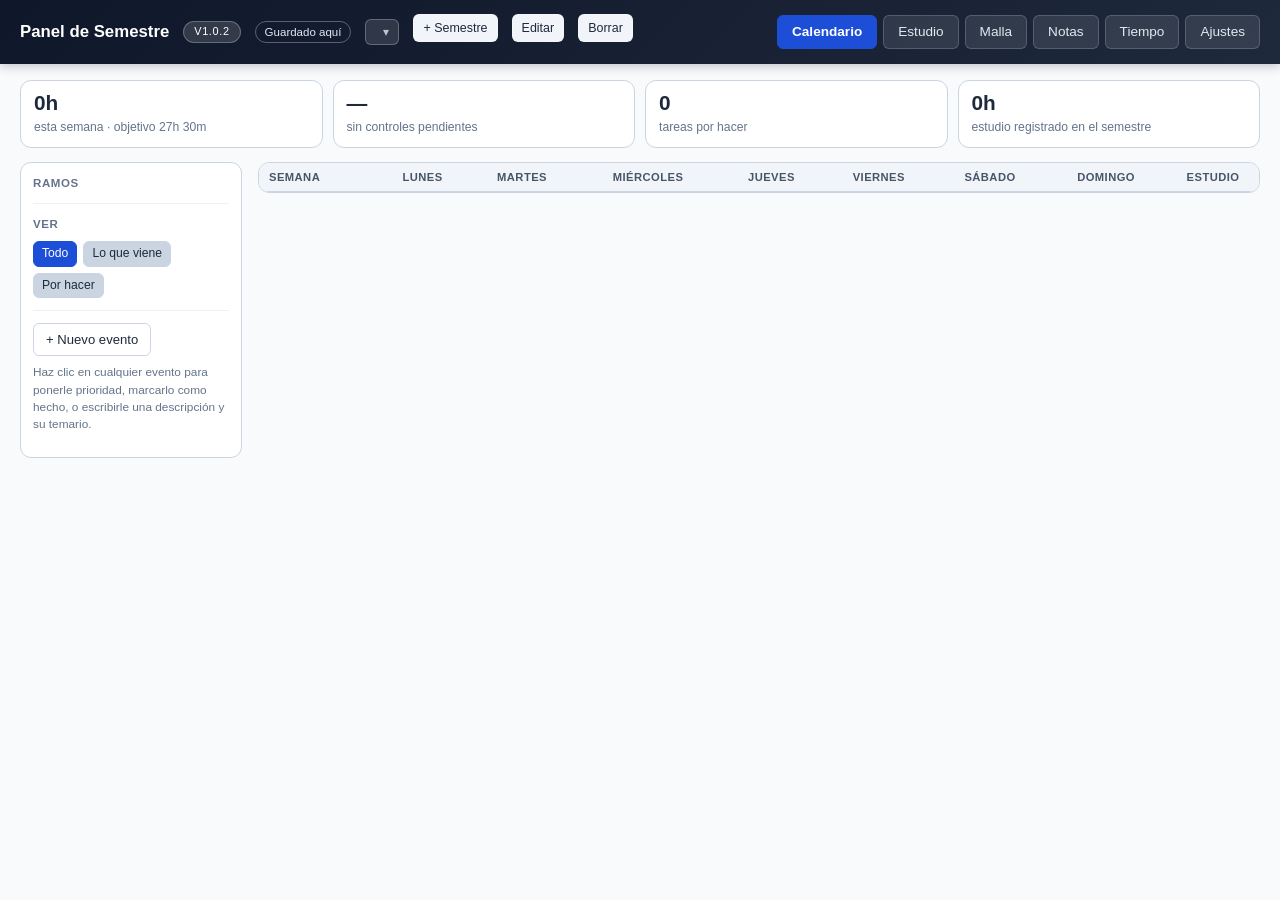
==== index.html @ 249a7498 "Mimo 1.0.2 — panel de semestre universitario App web estatica (HTML/CSS/JS) para malla, notas, calen" ====
<!DOCTYPE html>
<html lang="es">
<head>
<meta charset="utf-8">
<meta name="viewport" content="width=device-width, initial-scale=1">
<title>Panel de Semestre 1.0.2</title>
<!-- El estilo, en dos capas: general.css trae la estructura y la forma (tipografia,
     tamanos, rejillas), y cada tema-*.css trae SOLO la paleta de colores de un tema.
     Se cargan todos los temas y el que manda es la clase que lleva el <body>; asi cambiar
     de tema es instantaneo y no hay que recargar nada. -->
<link rel="stylesheet" href="css/general.css">
<link rel="stylesheet" href="css/tema-clasico.css">
<link rel="stylesheet" href="css/tema-negro.css">
<link rel="stylesheet" href="css/tema-medianoche.css">
<link rel="stylesheet" href="css/tema-deepsea.css">
<!-- Ajustes avanzados: tema, colores de estado, densidad y demas. Lo llena el programa. -->
<style id="av-vars"></style>
</head>
<body>
<noscript>
  <style>.tabs{display:none}main{display:none}</style>
  <div class="sinjs">
    <b>Este panel necesita JavaScript y aquí está bloqueado.</b>
    <p>No es un error del programa: el visor del panel abre los archivos HTML en un marco aislado que no
       ejecuta código, así que nada alcanza a dibujarse.</p>
    <p>Ábrelo en tu navegador y funciona completo:</p>
    <pre>xdg-open panel.html</pre>
    <p>Para verlo acá, usa <b>vista-previa.html</b>: es la misma pantalla ya dibujada, sin los
       controles que se mueven.</p>
  </div>
</noscript>

<header>
  <div class="fila">
    <h1>Panel de Semestre</h1>
    <span class="marca">v1.0.2</span>
    <span class="guardado" id="chip-guardado">Guardado aquí</span>
    <select class="sel" id="sem-activo"></select>
    <button class="btn chico" id="btn-nuevo-sem">+ Semestre</button>
    <button class="btn chico" id="btn-edit-sem" title="Editar semestre activo">Editar</button>
    <button class="btn chico" id="btn-borrar-sem" title="Borrar semestre activo">Borrar</button>
    <div class="tabs">
      <button class="tab on" data-panel="semestre">Calendario</button>
      <button class="tab" data-panel="estudio">Estudio</button>
      <button class="tab" data-panel="malla">Malla</button>
      <button class="tab" data-panel="notas">Notas</button>
      <button class="tab" data-panel="tiempo">Tiempo</button>
      <button class="tab" data-panel="ajustes">Ajustes</button>
    </div>
  </div>
</header>

<div class="banner-remoto" id="banner-remoto">
  <span id="banner-texto"></span>
  <button class="btn chico" id="banner-recargar">Recargar y ver los cambios</button>
  <button class="mini" id="banner-cerrar">Ahora no</button>
</div>

<main>
<!-- ==========================================================================
     semestre.html - la pestana Semestre, entera.

     Es una PIEZA: no se abre sola en el navegador. La mete en su sitio el programa
     construir/index.py, que arma el index.html juntando esta pieza con las demas.
     Para editar esta pestana, edita este archivo y vuelve a armar.
     ========================================================================== -->

<!-- ============ SEMESTRE ============ -->
  <section class="panel on" id="p-semestre">
    <div class="estado" id="estado"></div>
    <div class="layout">
      <aside class="rail">
        <h3>Ramos</h3>
        <div id="f-ramos"></div>
        <hr>
        <h3>Ver</h3>
        <div class="fila" style="gap:6px;flex-wrap:wrap">
          <button class="mini on" id="v-todo">Todo</button>
          <button class="mini" id="v-prox">Lo que viene</button>
          <button class="mini" id="v-pend">Por hacer</button>
        </div>
        <hr>
        <button class="btn" id="nueva-tarea">+ Nuevo evento</button>
        <p class="ayuda">Haz clic en cualquier evento para ponerle prioridad, marcarlo como hecho, o
           escribirle una descripción y su temario.</p>
      </aside>
      <div style="overflow-x:auto">
        <table class="sem">
          <thead><tr><th class="bl">Semana</th>
            <th>Lunes</th><th>Martes</th><th>Miércoles</th><th>Jueves</th><th>Viernes</th>
            <th>Sábado</th><th>Domingo</th><th class="est">Estudio</th></tr></thead>
          <tbody id="cuerpo"></tbody>
        </table>
      </div>
    </div>
  </section>

  <!-- ==========================================================================
     estudio.html - la pestana Estudio, entera.

     Es una PIEZA: no se abre sola en el navegador. La mete en su sitio el programa
     construir/index.py, que arma el index.html juntando esta pieza con las demas.
     Para editar esta pestana, edita este archivo y vuelve a armar.
     ========================================================================== -->

<!-- ============ ESTUDIO ============ -->
  <section class="panel" id="p-estudio">
    <div class="estado" id="estudio-kpis"></div>
    <div id="dedicacion"></div>
    <div class="tarjeta">
      <h2>Tu meta de estudio</h2>
      <div class="sub">La <b>meta base</b> son las horas que quieres estudiar en una semana normal.
        Vale para todas. Y si una semana es distinta —dos pruebas, una entrega, vacaciones—, ponle
        la suya en la columna <b>Meta</b> de la tabla de abajo: <b>esa manda sobre la base</b>, solo
        para esa semana. Déjala en blanco para volver a la base.</div>
      <div class="campo"><span>Meta base (horas por semana)</span>
        <input type="number" id="meta-semanal" min="1" max="120" step="0.5"></div>
      <div class="campo"><label class="llave" style="gap:8px">
        <input type="checkbox" id="meta-maxima"> Mi meta = mi máximo histórico (se actualiza solo)</label>
        <div class="pista">En vez de fijar un número, la meta pasa a ser la semana en la que
        más estudiaste hasta ahora. Si un día superas ese récord, la meta sube sola.</div></div>
      <div id="meta-maxima-info" class="ayuda" style="margin-top:4px"></div>
    </div>
    <div class="tarjeta">
      <h2>Horas de estudio por semana</h2>
      <div class="sub">Cada barra es una semana y cada tramo es un ramo, con las horas que le repartiste.
        Solo se dibuja lo repartido entre ramos, así que ninguna barra queda de relleno. La línea verde
        punteada es la meta que te pusiste.</div>
      <div class="leyenda" id="grafico-leyenda"></div>
      <div class="grafico" id="grafico"></div>
    </div>
    <div class="tarjeta">
      <h2>Lo realizado contra lo objetivo</h2>
      <div class="sub">Los puntos y la línea son las horas que efectivamente estudiaste cada semana; la
        línea verde sólida es tu objetivo semanal.</div>
      <div class="leyenda" id="puntos-leyenda"></div>
      <div id="puntos"></div>
    </div>
    <div class="tarjeta">
      <h2>Horas por ramo, semana a semana</h2>
      <div class="sub">Escribe el tiempo en cada casilla (por ejemplo "2h 30m" o "45m") y el total se
        arma solo. Las horas que registras aquí se suman en las barras y en el calendario.<br>
        <b>¿Estudiaste otro rato del mismo ramo más adelante en la semana?</b> Escribe
        <b>+30m</b> (con el signo <b>+</b> delante) y aprieta <b>Enter</b>: ese rato se
        <b>suma</b> a lo que ya tenías, sin que tengas que calcular el total.
        Si escribes sin el <b>+</b>, se reemplaza lo que había —así puedes corregir un error—.</div>
      <div style="overflow-x:auto"><table class="minutos" id="tabla-minutos"></table></div>
    </div>
  </section>


  <!-- ==========================================================================
     malla.html - la pestana Malla, entera.

     Es una PIEZA: no se abre sola en el navegador. La mete en su sitio el programa
     construir/index.py, que arma el index.html juntando esta pieza con las demas.
     Para editar esta pestana, edita este archivo y vuelve a armar.
     ========================================================================== -->

<!-- ============ MALLA ============ -->
  <section class="panel" id="p-malla">
    <div class="estado" id="malla-kpis"></div>
    <div class="malla-lienzo">
    <aside class="ficha-ramo" id="malla-ficha"></aside>
    <div class="malla-caja">
    <div class="tarjeta">
      <h2>Malla</h2>
      <div id="malla-deshacer"></div>
      <div class="sub"></div>
      <div class="fila malla-tools">
        <input type="text" id="malla-buscar" placeholder="Buscar ramo por código o nombre">
        <label class="llave"><input type="checkbox" id="malla-rapido"> Modo rápido: marcar aprobados con un clic</label>
        <button class="mini" id="malla-limpiar">Quitar selección</button>
        <button class="mini" id="malla-nuevo-ramo">+ Nuevo ramo</button>
        <button class="mini" id="malla-reordenar">Reordenar niveles</button>
        <button class="mini" id="malla-importar">Traer una malla desde un archivo</button>
        <button class="mini" id="malla-simular">Simular toma de ramos</button>
      </div>
      <div class="leyenda-malla" id="malla-leyenda"></div>
      <div class="malla-scroll">
        <div class="malla" id="malla"></div>
      </div>
    </div>
    </div>
    </div>
    <div id="malla-detalle"></div>

    <details class="barra-extraible">
      <summary><span class="izq">Configuración de la malla
        <span class="cuenta">campos de la ficha, colores de los ramos y respaldo</span></span>
        <span class="flecha">&#9654;</span></summary>
      <div class="cuerpo">
        <div class="tarjeta">
          <h2>Campos de la ficha del ramo</h2>
          <div class="sub">La ficha es lo que anotas de cada ramo (de qué se trata, cuánto exige, cómo se
            evalúa). Los campos los defines tú: renómbralos, agrega los que uses o quita los que no. Cada
            campo tiene una clave fija, así que <b>renombrar no pierde lo escrito</b>.</div>
          <div id="aj-malla"></div>
        </div>
        <div class="tarjeta">
          <h2>Colores de los ramos</h2>
          <div class="sub">Mueve el deslizador para recorrer todo el espectro, o usa el selector exacto.
            El color se aplica al instante en el calendario, el gráfico y las notas.</div>
          <div id="colores"></div>
        </div>
        <div class="tarjeta">
          <h2>Respaldo de la malla</h2>
          <div class="sub">Exportar descarga un archivo con la estructura de la malla (ramos, niveles,
            prerrequisitos y créditos), <b>sin nada personal</b>: ni qué ramos tienes aprobados, ni tus
            notas, ni tus horas, ni los alias o colores que elegiste. Sirve para compartir una malla
            corregida con un compañero, o para partir de nuevo sin perder la malla.</div>
          <div class="fila" style="gap:8px">
            <button class="btn" id="malla-exportar">Exportar la malla (.json)</button>
          </div>
        </div>
      </div>
    </details>
  </section>

  <!-- ==========================================================================
     notas.html - la pestana Notas, entera.

     Es una PIEZA: no se abre sola en el navegador. La mete en su sitio el programa
     construir/index.py, que arma el index.html juntando esta pieza con las demas.
     Para editar esta pestana, edita este archivo y vuelve a armar.
     ========================================================================== -->

<!-- ============ NOTAS ============ -->
  <section class="panel" id="p-notas">
    <div class="notas">
      <div class="lista" id="lista-ramos"></div>
      <div id="detalle"></div>
    </div>
  </section>

  <!-- ==========================================================================
     tiempo.html - la pestana Tiempo, entera.

     Es una PIEZA: no se abre sola en el navegador. La mete en su sitio el programa
     construir/index.py, que arma el index.html juntando esta pieza con las demas.
     Para editar esta pestana, edita este archivo y vuelve a armar.
     ========================================================================== -->

<!-- ============ TIEMPO ============ -->
  <section class="panel" id="p-tiempo">
    <div class="tiempo">
      <div class="crono">
        <div class="crono-cab">
          <button class="mini modo on" data-modo="cronometro">Cronómetro</button>
          <button class="mini modo" data-modo="temporizador">Temporizador</button>
        </div>
        <div class="reloj" id="reloj">00:00:00</div>
        <div id="crono-extra"></div>
        <div class="campo"><span>Duración del temporizador (minutos)</span>
          <input type="number" id="crono-objetivo" min="1" max="600" step="1" value="25" style="width:100%"></div>
        <div class="campo"><span>Ramo al que se carga</span><select id="crono-ramo"></select></div>
        <div class="campo"><span>Semana en la que se registra</span><select id="crono-semana"></select></div>
        <div class="fila" style="gap:8px;margin-top:12px">
          <button class="btn primario" id="crono-play">Iniciar</button>
          <button class="btn" id="crono-cero">Poner en cero</button>
          <button class="btn" id="crono-registrar">Registrar en la semana</button>
        </div>
        <p class="ayuda">El cronómetro sigue corriendo aunque cambies de pestaña. Si cierras el archivo,
           al volver a abrirlo el tiempo sigue donde iba.</p>
      </div>
      <div class="sesiones">
        <h3>Sesiones de hoy</h3>
        <div id="lista-sesiones"></div>
      </div>
    </div>
  </section>

  <!-- ==========================================================================
     ajustes.html - la pestana Ajustes, entera.

     Es una PIEZA: no se abre sola en el navegador. La mete en su sitio el programa
     construir/index.py, que arma el index.html juntando esta pieza con las demas.
     Para editar esta pestana, edita este archivo y vuelve a armar.
     ========================================================================== -->

<!-- ============ AJUSTES ============ -->
  <section class="panel" id="p-ajustes">
    <details class="barra-extraible" open>
      <summary><span class="izq">Apariencia
        <span class="cuenta">cómo se ve el panel · se acepta al final de este bloque</span></span>
        <span class="flecha">&#9654;</span></summary>
      <div class="cuerpo">
        <div class="tarjeta">
          <h2>Ajustes avanzados</h2>
          <div class="sub">Cambia cómo <b>se ve</b> el panel: el tema, los colores de los estados de la malla,
            el relleno, la densidad y los detalles de las tarjetas. Nada de esto toca tus datos: son los
            mismos ramos, las mismas notas y las mismas horas, con otra ropa.</div>
          <div id="avanzado"></div>
        </div>
        <div class="tarjeta">
          <h2>Cómo se abrevian los títulos</h2>
          <div class="sub">En la tabla de horas los nombres de los ramos comparten columna con su casilla
            de tiempo, y uno largo no cabe. Elige qué hacer cuando no cabe: el nombre completo está
            siempre en el globito al pasar el mouse por encima.</div>
          <div id="titulos-modo"></div>
        </div>
      </div>
    </details>

    <details class="barra-extraible">
      <summary><span class="izq">Estudio
        <span class="cuenta">cuánto quieres estudiar y para qué · se guarda al escribir</span></span>
        <span class="flecha">&#9654;</span></summary>
      <div class="cuerpo">
        <div class="tarjeta">
          <h2>Vista "Por hacer"</h2>
          <div class="sub">Qué se ve en la lista de tareas del semestre.</div>
          <div class="campo"><span>Mostrar tareas ya realizadas en la vista "Por hacer"</span>
            <input type="checkbox" id="aj-ver-hechas" style="justify-self:end"></div>
        </div>
        <div class="tarjeta">
          <h2>Cómo se muestran las horas</h2>
          <div class="sub">Elige en qué forma quieres ver las horas en los gráficos, la tabla y el
            calendario. Puedes encender más de una: se muestran juntas, separadas por un punto.</div>
          <div id="formatos-hora"></div>
          <div class="campo"><span>Avisar con un sonido cuando el temporizador llegue a cero</span>
            <input type="checkbox" id="aj-sonido" style="justify-self:end"></div>
        </div>
        <div class="tarjeta">
          <h2>Metas por ramo</h2>
          <div class="sub">Horas que quieres dedicarle a cada ramo en una semana, la nota a la que apuntas y
            si lo tienes en curso o ya aprobado.</div>
          <table class="comp" id="tabla-metas-ramo"></table>
        </div>
      </div>
    </details>

    <details class="barra-extraible">
      <summary><span class="izq">Semestres
        <span class="cuenta">cada semestre guarda sus ramos, notas y horas por separado</span></span>
        <span class="flecha">&#9654;</span></summary>
      <div class="cuerpo">
        <div class="tarjeta">
          <p class="ayuda">Cada semestre guarda sus propios ramos, calendario, notas y horas. <b>Para agregar o quitar ramos</b>, anda a la pestaña <b>Malla</b>: haz clic en el ramo y elígelo desde ahí. Al agregarlo queda con sus categorías y componentes en blanco, listo para que le pongas las notas.</p>
          <div id="lista-semestres"></div>
        </div>
      </div>
    </details>

    <details class="barra-extraible">
      <summary><span class="izq">Mis datos
        <span class="cuenta">llevarte todo a otro navegador o a otro computador</span></span>
        <span class="flecha">&#9654;</span></summary>
      <div class="cuerpo">
        <div class="tarjeta">
          <p class="ayuda">Todo lo que edites se guarda en este navegador, no en un servidor. Usa estos
            botones para respaldar o para llevar tus datos a otro computador.</p>
          <div class="fila" style="gap:8px">
            <button class="btn" id="exportar">Descargar mis datos (.json)</button>
            <button class="btn" id="importar">Cargar un archivo</button>
            <button class="btn peligro" id="restablecer">Restablecer todo</button>
          </div>
          <input type="file" id="archivo" accept=".json" style="display:none">
          <p class="ayuda" id="estado-guardado"></p>
        </div>
      </div>
    </details>
    <details class="barra-extraible">
      <summary><span class="izq">Actualización
        <span class="cuenta">comprobar si hay una versión más nueva</span></span>
        <span class="flecha">&#9654;</span></summary>
      <div class="cuerpo">
        <div class="tarjeta">
          <p class="ayuda">La aplicación se actualiza desde GitHub. Si hay una versión más nueva,
            te avisa y te lleva a la página donde bajas el archivo.</p>
          <div class="fila" style="gap:8px;align-items:center">
            <button class="btn" id="btn-actualizar">Buscar actualización</button>
            <a id="enlace-actualizar" href="#" target="_blank" rel="noopener"
               style="display:none" class="btn">Descargar versión nueva</a>
          </div>
          <p class="ayuda" id="caja-actualizar"></p>
        </div>
      </div>
    </details>
  </section>

  <!-- Barra global de cambios sin guardar: aparece al pie de cualquier pestana cuando
       hay ajustes o colores pendientes, para aceptarlos o descartarlos. -->
  <div id="aj-bar" class="aj-bar"></div>
</main>

<div class="modal" id="modal"><div class="modal-caja" id="modal-caja"></div></div>
<div class="modal" id="ayuda"><div class="modal-caja ayuda-caja" id="ayuda-caja"></div></div>
<div class="flotante" id="aviso"></div>

<script id="datos" type="application/json">{
 "catalogo": {},
 "niveles": [],
 "carrera": "",
 "plan": [],
 "equivalentes": {},
 "semestres": [],
 "horario": {
  "franjas": [],
  "bloques": []
 },
 "grafo_resumen": {},
 "limpio": true
}</script>

<!-- La aplicacion, un archivo por tema. El orden esta en js/orden.txt y lo respeta el
     ensamblador: todo el codigo comparte un mismo espacio de nombres, asi que el orden importa.
     pdf.js NO se enlaza aqui: lo carga js/malla/04-pdf.js la primera vez que se importa un PDF,
     porque pesa 700 KB y la mayoria de las veces no hace falta. -->
<script src="js/comun/00-cabecera.js"></script>
<script src="js/ajustes/01-borrador.js"></script>
<script src="js/comun/01-utilidades.js"></script>
<script src="js/comun/02-estado.js"></script>
<script src="js/comun/03-catalogo.js"></script>
<script src="js/comun/04-almacen.js"></script>
<script src="js/notas/01-motor.js"></script>
<script src="js/comun/05-avisos.js"></script>
<script src="js/semestre/01-calendario.js"></script>
<script src="js/estudio/01-estudio.js"></script>
<script src="js/notas/02-notas.js"></script>
<script src="js/ajustes/02-avanzados.js"></script>
<script src="js/tiempo/01-tiempo.js"></script>
<script src="js/ajustes/03-panel.js"></script>
<script src="js/ajustes/05-ayuda.js"></script>
<script src="js/malla/01-importar.js"></script>
<script src="js/ajustes/05-semestres.js"></script>
<script src="js/malla/02-editor-ramos.js"></script>
<script src="js/semestre/02-editor-evento.js"></script>
<script src="js/malla/03-dibujo.js"></script>
<script src="js/malla/04-pdf.js"></script>
<script src="js/malla/05-ficha.js"></script>
<script src="js/malla/06-simulador.js"></script>
<script src="js/comun/07-select.js"></script>
<script src="js/ajustes/06-actualizar.js"></script>
<script src="js/comun/06-arranque.js"></script>
</body>
</html>
---- css/general.css ----
/* ============================================================================
   general.css - Lo que hace que el panel se vea como se ve, en cualquier tema.

   Aqui va la ESTRUCTURA y la FORMA: tipografia, tamanos, margenes, rejillas, botones,
   tarjetas, y las variables de forma (radio, relleno de las tarjetas de la malla, alto de
   linea). Tambien quedan aqui los colores de base escritos dentro de las reglas: son el
   punto de partida, y cada tema los pisa desde su propio archivo.

   Ningun COLOR DE TEMA se define aqui. Para cambiar como se ve el panel usa los
   css/tema-*.css: cada uno trae la paleta completa de su tema.
   ============================================================================ */

:root{
  --radio:9px; --nodo-pad:7px 9px; --nodo-fuente:.78rem; --malla-gap:40px; --col-gap:8px;
  --linea:1.6;

  /* ---- C3: escala de radios con nombre -----------------------------------------------------
     Antes habia 16 valores de radio sueltos y --radio se usaba una sola vez. Con tres nombres
     deja de ser un numero al azar y pasa a ser una decision: el control, la tarjeta y el
     contenedor grande. --radio se conserva como alias de --r-md para no romper lo que lo usa. */
  --r-sm:6px;   /* controles chicos: pastillas, botones de barra, etiquetas */
  --r-md:9px;   /* la tarjeta y el boton de siempre: el valor que ya usaba --radio */
  --r-lg:14px;  /* contenedores grandes: modales, paneles */

  /* ---- C2: anillo de foco ---------------------------------------------------------------
     Dos capas: una del color del fondo y otra del acento. Asi el borde se despega igual sobre
     un tema claro y sobre uno oscuro. */
  --foco:0 0 0 2px var(--sup), 0 0 0 4px var(--ac);

  /* ---- C1: ritmo de las transiciones ----------------------------------------------------
     Una sola duracion y una sola curva para toda la aplicacion. Corta a proposito: esto se usa
     muchas veces por minuto y una animacion larga cansa. */
  --t:.12s;
  --curva:cubic-bezier(.4,0,.2,1);
}
*{box-sizing:border-box}
body{margin:0;font-family:-apple-system,BlinkMacSystemFont,'Segoe UI',Roboto,Helvetica,Arial,sans-serif;
     color:var(--fg);background:var(--bg);line-height:1.45;font-size:14px}
.sinjs{max-width:900px;margin:40px auto;padding:22px 26px;border:2px solid #fcd34d;background:#fffbeb;
       border-radius:12px;color:#78350f;line-height:1.6}
.sinjs pre{background:#fff;border:1px solid #fcd34d;border-radius:var(--r-sm);padding:10px;font-size:.85rem;
           overflow-x:auto}
header{background:linear-gradient(135deg,#0f172a,#1e293b);color:#fff;padding:14px 20px;
       position:sticky;top:0;z-index:30;box-shadow:0 2px 10px rgba(15,23,42,.25)}
.fila{display:flex;align-items:center;gap:14px;flex-wrap:wrap}
h1{margin:0;font-size:1.05rem;font-weight:700}
.marca{background:rgba(255,255,255,.14);border:1px solid rgba(255,255,255,.25);border-radius:999px;
       padding:2px 10px;font-size:.68rem;letter-spacing:.06em;text-transform:uppercase}
.tabs{display:flex;gap:6px;margin-left:auto;flex-wrap:wrap}
.tab{background:rgba(255,255,255,.1);border:1px solid rgba(255,255,255,.18);color:#e2e8f0;
     border-radius:var(--r-sm);padding:6px 14px;font:inherit;font-size:.85rem;cursor:pointer}
.tab.on{background:var(--sup);color:#0f172a;border-color:#fff;font-weight:700}
.periodo{font-size:.85rem;color:#cbd5e1}
main{padding:16px 20px 70px;max-width:1500px;margin:0 auto}
.muestra{background:var(--info-bg);border:1px solid #93c5fd;border-radius:11px;padding:11px 15px;
         font-size:.85rem;margin-bottom:14px}
.panel{display:none}
.panel.on{display:block}
.estado{display:grid;grid-template-columns:repeat(auto-fit,minmax(185px,1fr));gap:10px;margin-bottom:14px}
.kpi{background:var(--sup);border:1px solid var(--line);border-radius:11px;padding:10px 13px}
.kpi b{display:block;font-size:1.3rem;line-height:1.2}
.kpi span{color:var(--muted);font-size:.76rem}
.layout{display:grid;grid-template-columns:222px 1fr;gap:16px;align-items:start}
.rail{background:var(--sup);border:1px solid var(--line);border-radius:11px;padding:12px;position:sticky;top:76px}
.rail h3{margin:0 0 8px;font-size:.72rem;text-transform:uppercase;letter-spacing:.05em;color:var(--muted)}
.rail label{display:flex;align-items:center;gap:7px;font-size:.83rem;padding:3px 0;cursor:pointer}
.rail .cuadro{width:11px;height:11px;border-radius:3px;flex:none}
.rail hr{border:0;border-top:1px solid var(--line2);margin:12px 0}
.mini{background:var(--sup2);border:1px solid var(--line);border-radius:var(--r-sm);padding:3px 8px;font:inherit;
      font-size:.76rem;cursor:pointer}
.mini.on{background:var(--ac);color:#fff;border-color:var(--ac)}
.btn{background:var(--sup);border:1px solid var(--line);border-radius:var(--r-sm);padding:6px 12px;font:inherit;
     font-size:.82rem;cursor:pointer}
.btn.peligro{color:var(--bad);border-color:#fecaca}
.btn.peligro:hover{background:var(--pill-bad-bg)}
.btn.primario{background:var(--ac);color:#fff;border-color:var(--ac)}
table.sem{width:100%;border-collapse:separate;border-spacing:0;background:var(--sup);
          border:1px solid var(--line);border-radius:11px;overflow:hidden}
table.sem th{background:var(--sup2);font-size:.7rem;text-transform:uppercase;letter-spacing:.04em;
             color:var(--muted2);padding:6px;text-align:center;border-bottom:1px solid var(--line)}
table.sem th.bl{width:118px;text-align:left;padding-left:10px}
table.sem th.est{width:92px}
table.sem td{border-bottom:1px solid var(--line2);vertical-align:top;padding:4px}
table.sem td.bl{border-right:1px solid var(--line2);background:var(--sup);padding:6px 8px}
table.sem td.est{border-left:1px solid var(--line2);background:var(--sup);padding:6px 8px}
table.sem tr.actual td.bl{box-shadow:inset 4px 0 0 var(--ac)}
table.sem tr.actual td.bl b{color:var(--ac)}
table.sem tr.pasada{opacity:.5}
table.sem tr.oculta{display:none}
.sm{font-size:.68rem;color:var(--muted);display:block}
.chip{border-radius:var(--r-sm);padding:3px 6px;margin:2px 0;font-size:.72rem;line-height:1.25;cursor:pointer;
      position:relative}
.chip:hover{filter:brightness(.96)}
.chip .tipo{display:block;font-size:.58rem;letter-spacing:.05em;color:var(--muted2)}
.chip.hecha{opacity:.45}
.chip.hecha .txt{text-decoration:line-through}
.chip .pri{font-weight:700;font-size:.62rem;border-radius:4px;padding:0 4px;margin-right:4px;
           display:inline-block;vertical-align:1px}
.pri-alta{background:var(--pri-alta-bg);color:var(--bad)}
.pri-media{background:var(--pri-media-bg);color:var(--warn)}
.pri-baja{background:var(--pri-baja-bg);color:var(--pri-baja-fg)}
.chip .marca-ok{float:right;color:var(--ok);font-weight:700}
.barra{height:6px;background:transparent;border-radius:99px;overflow:hidden;margin-top:3px;display:flex}
.barra i{display:block;height:100%}
.tarjeta{background:var(--sup);border:1px solid var(--line);border-radius:12px;padding:16px;margin-bottom:14px}
.tarjeta h2{margin:0 0 2px;font-size:1.05rem;display:flex;align-items:center;gap:8px}
.sub{color:var(--muted);font-size:.8rem;margin-bottom:12px}
.leyenda{display:flex;gap:14px;flex-wrap:wrap;font-size:.78rem;margin-bottom:10px}
.lg{display:inline-flex;align-items:center;gap:5px}
.lg i{width:10px;height:10px;border-radius:3px;display:inline-block}
.grafico{position:relative;height:360px;padding:18px 0 26px 44px;border-left:1px solid var(--line2);
         border-bottom:1px solid #e2e8f0;overflow-x:auto}
.grafico-in{position:relative;height:100%;display:flex;align-items:flex-end;gap:6px;min-width:max-content}
.grafico .ln{position:absolute;left:0;right:0;border-top:1px dashed #86efac;z-index:2;pointer-events:none}
.grafico .ln span{background:var(--sup);position:absolute;left:2px;top:-9px;font-size:.62rem;background:var(--sup);padding:0 3px;
                  color:var(--pill-ok-fg)}
.semana-col{flex:0 0 46px;display:flex;flex-direction:column;justify-content:flex-end;align-items:center;
            height:100%;position:relative}
.semana-col .pila{width:26px;display:flex;flex-direction:column-reverse;border-radius:3px 3px 0 0;
                  overflow:hidden;background:transparent}
.grafico-vacio{display:flex;align-items:center;justify-content:center;height:100%;padding:0 24px;
               text-align:center;color:var(--muted);font-size:.85rem;line-height:1.5;max-width:520px;margin:0 auto}
.semana-col .seg{width:100%}
.semana-col .etq{position:absolute;bottom:-22px;font-size:.62rem;color:var(--muted);white-space:nowrap}
.semana-col .tot{position:absolute;top:-16px;font-size:.62rem;font-weight:700;color:var(--fg)}
.semana-col.excedida .tot{color:var(--bad)}
/* La tabla de horas por semana.
   table-layout:fixed es lo que hace que las columnas de los ramos midan TODAS LO MISMO: sin el,
   el navegador reparte el ancho segun lo que le entra en cada celda, y quedan columnas anchas
   junto a otras apretadas, con las lineas separadoras a distancias distintas. Se veia descuidado
   y costaba leer de arriba abajo. Con anchos iguales, la vista se recorre de un golpe.
   La primera columna (la semana) si lleva ancho fijo, porque su texto no varia. */
table.minutos{width:100%;table-layout:fixed;border-collapse:collapse;background:var(--sup);
              font-size:.8rem;border:1px solid var(--line);border-radius:10px;overflow:hidden}
table.minutos th{background:var(--sup2);font-size:.7rem;text-transform:uppercase;color:var(--muted2);
                 padding:7px 6px;border-bottom:1px solid var(--line);text-align:center;
                 vertical-align:bottom;line-height:1.25;overflow-wrap:anywhere}
table.minutos th:first-child{text-align:left;width:92px}
table.minutos td{padding:3px 5px;border-bottom:1px solid var(--line2);text-align:right;
                 vertical-align:middle}
table.minutos td:first-child{padding-left:8px;text-align:left;white-space:nowrap}
/* La casilla ocupa su columna entera: asi ninguna se desborda ni queda mas corta que su hueco.
   El ancho se aplica a TODAS las casillas de la tabla; el resto del aspecto solo a las de tiempo
   y a la de la meta, para no pisarle a la nota libre su letra pequena ni su borde punteado. */
table.minutos input{width:100%;box-sizing:border-box;min-width:0}
table.minutos input[data-ramo],
table.minutos input[data-meta]{padding:4px 6px;border:1px solid var(--line2);border-radius:var(--r-sm);
                               font:inherit;font-size:.78rem;text-align:right;background:var(--sup)}
/* El nombre largo se abrevia con puntos suspensivos segun lo que se elija en Ajustes. */
table.minutos th .abrev{display:block;overflow:hidden;text-overflow:ellipsis}
table.minutos th .meta-ramo{display:block;font-weight:400;text-transform:none;color:var(--muted);
                            font-size:.68rem;margin-top:2px}
table.minutos input:focus{outline:2px solid var(--ac);outline-offset:-1px;background:var(--sup)}
table.minutos tr.hoy td{background:var(--info-bg)}
table.minutos td.tot{font-weight:700}
table.minutos td.cero{color:#cbd5e1}
.notas{display:grid;grid-template-columns:250px 1fr;gap:16px;align-items:start}
.lista{background:var(--sup);border:1px solid var(--line);border-radius:11px;overflow:hidden}
.item{display:flex;align-items:center;gap:9px;padding:10px 12px;border-bottom:1px solid var(--line2);cursor:pointer}
.item:last-child{border-bottom:0}
.item.on{background:var(--info-bg)}
.item .pt{width:10px;height:10px;border-radius:3px;flex:none}
.item .nm{flex:1;min-width:0}
.item .nm b{display:block;font-size:.86rem;white-space:nowrap;overflow:hidden;text-overflow:ellipsis}
.item .nm span{font-size:.7rem;color:var(--muted)}
.item .nf{font-weight:700;font-size:.9rem}
table.comp{width:100%;border-collapse:collapse;font-size:.85rem;margin:8px 0}
table.comp th{background:var(--sup3);font-size:.72rem;text-transform:uppercase;color:var(--muted2);
              padding:6px 8px;text-align:left;border-bottom:1px solid var(--line)}
table.comp td{padding:6px 8px;border-bottom:1px solid var(--line2)}
table.comp td.num,
table.comp th.num{text-align:right;font-variant-numeric:tabular-nums}
table.comp input{width:64px;padding:3px 6px;border:1px solid var(--line);border-radius:var(--r-sm);font:inherit;
                 font-size:.82rem;text-align:right}
.reemplazo{color:var(--q);font-size:.72rem}
.grueso{display:grid;grid-template-columns:1fr 1fr;gap:12px;margin-top:10px}
.caja{background:var(--sup3);border:1px solid var(--line);border-radius:10px;padding:10px 12px}
.caja b{display:block;font-size:1.5rem;line-height:1.15}
.caja span{font-size:.75rem;color:var(--muted)}
.pill{display:inline-block;border-radius:999px;padding:1px 9px;font-size:.72rem;font-weight:700}
.pill.ok{background:var(--pill-ok-bg);color:var(--ok);border:1px solid #86efac}
.pill.warn{background:var(--pill-warn-bg);color:var(--warn);border:1px solid #fcd34d}
.pill.bad{background:var(--pill-bad-bg);color:var(--bad);border:1px solid #fecaca}
.pill.n{background:var(--sup2);color:var(--muted2);border:1px solid var(--line)}
.sim{background:var(--sim-bg);border:1px solid #c4b5fd;border-radius:12px;padding:14px 16px;margin-bottom:14px}
.sim h3{margin:0 0 4px;font-size:.95rem;color:var(--q)}
.sim input[type=range]{width:100%;accent-color:var(--q)}
.sim .res{display:grid;grid-template-columns:1fr auto;gap:4px 12px;margin-top:8px;font-size:.88rem}
.sim .res b{font-variant-numeric:tabular-nums}
.conf{background:var(--sup);border:1px solid var(--line);border-radius:12px;padding:14px 16px}
.conf h3{margin:0 0 8px;font-size:.95rem}
.campo{display:grid;grid-template-columns:1fr 120px;gap:10px;align-items:center;
       padding:6px 0;border-bottom:1px solid var(--line2);font-size:.85rem}
.campo:last-child{border-bottom:0}
.campo input[type=number],
.campo input[type=text],
.campo input[type=date],
.campo select{width:100%;
       padding:4px 7px;border:1px solid var(--line);border-radius:var(--r-sm);font:inherit;font-size:.85rem}
.campo input[type=number]{text-align:right}
.ayuda{font-size:.74rem;color:var(--muted);margin-top:8px}
.color-fila{display:grid;grid-template-columns:150px 1fr 74px 54px;gap:12px;align-items:center;
            padding:9px 0;border-bottom:1px solid var(--line2)}
.color-fila:last-child{border-bottom:0}
.color-fila .nm{font-size:.86rem;font-weight:600;display:flex;align-items:center;gap:7px}
.color-fila .pt{width:11px;height:11px;border-radius:3px}
.tono{width:100%;height:20px;border-radius:var(--r-sm);appearance:none;cursor:pointer;
      background:linear-gradient(to right,#ff0000 0%,#ffff00 17%,#00ff00 33%,#00ffff 50%,#0000ff 67%,
      #ff00ff 83%,#ff0000 100%)}
.tono::-webkit-slider-thumb{appearance:none;width:14px;height:20px;border-radius:4px;background:var(--sup);
      border:2px solid #334155;cursor:pointer}
.muestra-color{width:100%;height:30px;border-radius:7px;border:1px solid var(--line)}
.atajos{display:flex;gap:4px}
.atajos button{width:20px;height:20px;border-radius:5px;border:1px solid var(--line);cursor:pointer;padding:0}
.modal{position:fixed;inset:0;background:rgba(15,23,42,.45);display:none;z-index:50;
       align-items:flex-start;justify-content:center;padding:40px 16px;overflow-y:auto}
.modal.on{display:flex}
.modal-caja{background:var(--sup);border-radius:var(--r-lg);max-width:620px;width:100%;padding:20px 22px;
            box-shadow:0 18px 50px rgba(15,23,42,.3)}
.modal-caja h2{margin:0 0 4px;font-size:1.1rem}
.modal-caja .cerrar{float:right;border:0;background:var(--sup2);border-radius:var(--r-sm);padding:4px 10px;
                    cursor:pointer;font:inherit}
textarea{width:100%;min-height:74px;padding:8px 10px;border:1px solid var(--line);border-radius:var(--r-sm);
         font:inherit;font-size:.85rem;resize:vertical}
.prioridades{display:flex;gap:6px}
.prioridades button{flex:1;padding:6px;border:1px solid var(--line);background:var(--sup);border-radius:var(--r-sm);
                    cursor:pointer;font:inherit;font-size:.8rem}
.prioridades button.on{background:var(--fg);color:var(--sup);border-color:var(--fg)}
.flotante{position:fixed;left:50%;bottom:22px;transform:translateX(-50%);background:#0f172a;color:#fff;
          border-radius:999px;padding:8px 18px;font-size:.82rem;opacity:0;transition:opacity .25s;z-index:60}
.flotante.on{opacity:.95}
.mono{font-family:ui-monospace,SFMono-Regular,Menlo,Consolas,monospace;font-size:.8rem}
.sel{background:rgba(255,255,255,.12);color:#fff;border:1px solid rgba(255,255,255,.25);border-radius:var(--r-sm);
     padding:5px 9px;font:inherit;font-size:.85rem}
.sel option{color:var(--fg)}
.btn.chico{padding:4px 9px;font-size:.78rem;background:var(--sup2);color:var(--fg);
           border-color:rgba(255,255,255,.25)}
.btn.chico:hover{filter:brightness(1.12)}
.puntos{position:relative;padding:14px 8px 26px 8px}
.puntos svg{display:block;width:100%;height:250px;overflow:visible}
.puntos .ejex{display:flex;margin-top:2px}
.puntos .ejex span{flex:1;text-align:center;font-size:.6rem;color:var(--muted);white-space:nowrap}
table.cat{width:100%;border-collapse:collapse;font-size:.84rem;margin:6px 0 2px}
table.cat th{background:var(--sup3);font-size:.7rem;text-transform:uppercase;color:var(--muted);padding:5px 8px;
             text-align:left;border-bottom:1px solid var(--line)}
table.cat td{padding:5px 8px;border-bottom:1px solid var(--line2);vertical-align:middle}
table.cat td.num{text-align:right;font-variant-numeric:tabular-nums}
table.cat input[type=text]{width:100%;padding:6px 9px;border:1px solid var(--line);border-radius:var(--r-sm);font:inherit;
                           font-size:.82rem;background:var(--sup);color:var(--fg);
                           transition:border-color var(--t) var(--curva),box-shadow var(--t) var(--curva)}
table.cat input[type=text]:hover{border-color:var(--muted)}
table.cat input[type=text]:focus{outline:none;border-color:var(--ac);box-shadow:0 0 0 3px var(--info-bg)}
table.cat input[type=number]{width:70px;padding:6px 8px;border:1px solid var(--line);border-radius:var(--r-sm);
                             font:inherit;font-size:.82rem;text-align:right;background:var(--sup);color:var(--fg);
                             transition:border-color var(--t) var(--curva),box-shadow var(--t) var(--curva)}
table.cat input[type=number]:hover{border-color:var(--muted)}
table.cat input[type=number]:focus{outline:none;border-color:var(--ac);box-shadow:0 0 0 3px var(--info-bg)}
table.cat input[type=date]{width:auto;padding:5px 8px;border:1px solid var(--line);border-radius:var(--r-sm);font:inherit;
                           font-size:.82rem;background:var(--sup);color:var(--fg);
                           transition:border-color var(--t) var(--curva),box-shadow var(--t) var(--curva)}
table.cat input[type=date]:hover{border-color:var(--muted)}
table.cat input[type=date]:focus{outline:none;border-color:var(--ac);box-shadow:0 0 0 3px var(--info-bg)}
table.cat select{padding:6px 8px;border:1px solid var(--line);border-radius:var(--r-sm);font:inherit;font-size:.82rem;
                 background:var(--sup);color:var(--fg);cursor:pointer;
                 transition:border-color var(--t) var(--curva),box-shadow var(--t) var(--curva)}
table.cat select:hover{border-color:var(--muted)}
table.cat select:focus{outline:none;border-color:var(--ac);box-shadow:0 0 0 3px var(--info-bg)}
.barra-peso{height:7px;border-radius:99px;background:var(--pista);overflow:hidden;margin-top:5px;display:flex}
.barra-peso i{display:block;height:100%}
.cond{display:grid;grid-template-columns:150px 1fr 74px 90px 30px;gap:8px;align-items:center;padding:5px 0;
      border-bottom:1px solid var(--line2)}
.cond select,
.cond input{padding:6px 8px;border:1px solid var(--line);border-radius:var(--r-sm);font:inherit;
                         font-size:.82rem;width:100%;background:var(--sup);color:var(--fg);
                         transition:border-color var(--t) var(--curva),box-shadow var(--t) var(--curva)}
.cond input:hover,.cond select:hover{border-color:var(--muted)}
.cond input:focus,.cond select:focus{outline:none;border-color:var(--ac);box-shadow:0 0 0 3px var(--info-bg)}
.cond input[type=number]{text-align:right}
.quitar{border:0;background:var(--pill-bad-bg);color:var(--bad);border-radius:var(--r-sm);cursor:pointer;font:inherit;
        font-size:.8rem;padding:4px 9px;transition:background-color var(--t) var(--curva),color var(--t) var(--curva)}
.quitar:hover{background:var(--bad);color:#fff}
.vacio{color:var(--muted);font-size:.8rem;padding:6px 0}
.uno-de{display:flex;align-items:center;flex-wrap:wrap;gap:4px;margin-top:6px;
  font-size:.74rem;color:var(--muted)}
.uno-de .o{font-weight:700;padding:0 2px}
.alta{display:flex;gap:8px;align-items:center;flex-wrap:wrap;margin-bottom:8px}
.alta input[type=number]{width:74px;text-align:right;padding:6px 8px;border:1px solid var(--line);
  border-radius:var(--r-sm);font:inherit;font-size:.82rem;background:var(--sup);color:var(--fg);
  transition:border-color var(--t) var(--curva),box-shadow var(--t) var(--curva)}
.alta input[type=number]:hover{border-color:var(--muted)}
.alta input[type=number]:focus{outline:none;border-color:var(--ac);box-shadow:0 0 0 3px var(--info-bg)}
.alta select{flex:1;min-width:130px;padding:6px 8px;border:1px solid var(--line);
  border-radius:var(--r-sm);font:inherit;font-size:.82rem;background:var(--sup);color:var(--fg);
  transition:border-color var(--t) var(--curva),box-shadow var(--t) var(--curva)}
.alta select:hover{border-color:var(--muted)}
.alta select:focus{outline:none;border-color:var(--ac);box-shadow:0 0 0 3px var(--info-bg)}
.chico{display:flex;align-items:center;gap:6px;font-size:.76rem;color:var(--muted);
  margin:0 0 8px;cursor:pointer}
.punto-cat{display:inline-block;width:8px;height:8px;border-radius:2px;margin-right:6px;vertical-align:middle}
table.cat input[type=color]{width:36px;height:26px;padding:0;border:1px solid var(--line);
  border-radius:var(--r-sm);background:none;cursor:pointer;vertical-align:middle;
  transition:border-color var(--t) var(--curva),box-shadow var(--t) var(--curva)}
table.cat input[type=color]:hover{border-color:var(--muted)}
table.cat input[type=color]:focus{outline:none;border-color:var(--ac);box-shadow:0 0 0 3px var(--info-bg)}
.exim{background:var(--pill-ok-bg);border:1px solid #86efac;border-radius:10px;padding:10px 12px;margin:10px 0;
      font-size:.84rem}
.celda-otros{text-align:right;background:var(--sup2)}
/* El numero de "Sin asignar" solo ocupa linea cuando la semana tiene tiempo sin repartir. Sin
   reservarle ese alto, esas filas quedaban 16px mas bajas que las demas y la tabla se veia
   desprolija, con las lineas a alturas distintas. */
.h-otros{display:block;line-height:1.25;min-height:1.25em}
.nota-otros{width:100%;margin-top:3px;font-size:.68rem;border:1px dashed var(--line);
  border-radius:5px;background:transparent;color:var(--muted);padding:1px 4px}
.nota-otros:focus{color:var(--fg);border-style:solid}
.nota-chip{font-size:.66rem;font-weight:700;background:var(--fg);color:var(--bg);
  border-radius:var(--r-sm);padding:0 5px;margin-right:4px;white-space:nowrap}
.grupo-tit{display:flex;align-items:baseline;gap:9px;margin:22px 2px 9px;font-weight:700;font-size:1rem}
.grupo-tit:first-child{margin-top:4px}
.grupo-tit .num{background:var(--ac);color:#fff;border-radius:7px;min-width:21px;height:21px;
  display:inline-flex;align-items:center;justify-content:center;font-size:.75rem;font-weight:700}
.grupo-tit .sm{font-weight:400;font-size:.79rem;color:var(--muted)}
.aj-bar{position:sticky;bottom:10px;z-index:6}
.aj-bar.on .aj-caja{background:var(--sup);border:2px solid var(--ac);border-radius:12px;
  padding:12px 15px;box-shadow:0 10px 30px rgba(0,0,0,.28)}
.aj-caja .aj-tit{display:flex;flex-direction:column;gap:3px;margin-bottom:4px}
.aj-caja .aj-tit b{font-size:.98rem}
.aj-caja .sm{font-weight:400;font-size:.78rem;color:var(--muted)}
.aj-caja ul{margin:7px 0 11px;padding-left:20px;font-size:.83rem;max-height:132px;overflow:auto}
.aj-caja li{margin-bottom:2px}
.exim.no{background:var(--pill-warn-bg);border-color:#fcd34d}
.bloque{border:1px solid var(--line);border-radius:10px;padding:12px 14px;margin-top:12px}
.bloque h4{margin:0 0 8px;font-size:.86rem;text-transform:uppercase;letter-spacing:.04em;color:var(--muted2)}
.tiempo{display:grid;grid-template-columns:1fr 300px;gap:16px;align-items:start}
.crono,
.sesiones{background:var(--sup);border:1px solid var(--line);border-radius:12px;padding:18px 20px}
.crono-cab{display:flex;gap:6px;margin-bottom:12px}
.reloj{font-family:ui-monospace,SFMono-Regular,Menlo,Consolas,monospace;font-size:3.2rem;font-weight:700;
       text-align:center;letter-spacing:.04em;font-variant-numeric:tabular-nums;color:var(--fg)}
.reloj.corriendo{color:var(--ac)}
.reloj.modo-temporizador{color:var(--q)}
/* Los digitos del reloj son editables: se pinchan y se escribe la hora como en Google */
.reloj .rlj{width:1.3em;font-family:inherit;font-size:inherit;font-weight:inherit;
            text-align:center;border:0;border-bottom:2px dashed transparent;background:transparent;
            color:inherit;letter-spacing:.04em;font-variant-numeric:tabular-nums;padding:0;-moz-appearance:textfield}
.reloj .rlj::-webkit-outer-spin-button,.reloj .rlj::-webkit-inner-spin-button{-webkit-appearance:none;margin:0}
.reloj .rlj:hover,.reloj .rlj:focus{border-bottom-color:var(--line);background:var(--sup2);border-radius:6px;outline:none}
.sesiones h3{margin:0 0 10px;font-size:.95rem}
.sesion{display:flex;justify-content:space-between;gap:8px;padding:7px 0;border-bottom:1px solid var(--line2);
        font-size:.83rem}
.sesion:last-child{border-bottom:0}
.sesion .h{font-variant-numeric:tabular-nums;font-weight:700}
.destino{background:var(--info-bg);border:1px solid #93c5fd;border-radius:var(--r-md);padding:8px 11px;font-size:.8rem;
         margin-bottom:10px}
.mini.peligro{color:var(--bad);border-color:#fecaca}
@media(max-width:1000px){.tiempo{grid-template-columns:1fr}}
.lista-ramos{max-height:290px;overflow-y:auto;border:1px solid var(--line);border-radius:var(--r-md);background:var(--sup)}
/* Reordenar malla: filas de columnas y de ramos, con flechas arriba/abajo */
.lista-ord{max-height:320px;overflow-y:auto;border:1px solid var(--line);border-radius:var(--r-md);background:var(--sup)}
.fila-ord{display:flex;align-items:center;gap:9px;padding:7px 11px;border-bottom:1px solid var(--line2);font-size:.82rem}
.fila-ord:last-child{border-bottom:0}
.fila-ord .mono{font-family:ui-monospace,Menlo,Consolas,monospace;font-size:.78rem;min-width:70px}
.fila-ord .nm2{flex:1;white-space:nowrap;overflow:hidden;text-overflow:ellipsis}
.fila-ord .sm{margin:0;color:var(--muted)}
.ord-acciones{display:flex;gap:4px}
.ord-acciones .btn{padding:2px 8px;font-size:.8rem;line-height:1.3}
.opcion{display:grid;grid-template-columns:26px 82px 1fr auto;gap:9px;align-items:center;padding:6px 10px;
        border-bottom:1px solid var(--line2);cursor:pointer;font-size:.83rem}
.opcion:last-child{border-bottom:0}
.opcion:hover{background:var(--sup3)}
.opcion input{margin:0}
.opcion .nm2{white-space:nowrap;overflow:hidden;text-overflow:ellipsis}
.opcion .sm{margin:0}
.malla-tools{margin:10px 0;gap:14px;align-items:center;flex-wrap:wrap}
.malla-tools input[type=text]{padding:6px 10px;border:1px solid var(--line);border-radius:var(--r-sm);font:inherit;
                              font-size:.84rem;min-width:250px}
.llave{display:flex;align-items:center;gap:6px;font-size:.82rem;color:var(--muted2);cursor:pointer}
.leyenda-malla{display:flex;flex-wrap:wrap;gap:14px;margin:8px 0 12px;font-size:.76rem;color:var(--muted2)}
.leyenda-malla i{display:inline-block;width:11px;height:11px;border-radius:3px;margin-right:5px;
                 vertical-align:-1px;border:1px solid rgba(15,23,42,.15)}
.malla-lienzo{display:flex;gap:14px;align-items:flex-start}
.malla-caja{flex:1 1 auto;min-width:0}
.ficha-ramo{flex:0 0 290px;position:sticky;top:76px;display:none;
            background:var(--sup);border:1px solid var(--malla-ficha-bd);
            border-radius:12px;padding:14px 15px}
.ficha-ramo.on{display:block}
body.sin-ficha .ficha-ramo{display:none!important}
.ficha-ramo .ficha-cab{display:flex;align-items:center;justify-content:space-between;gap:8px;margin-bottom:3px}
.ficha-ramo .bloque{margin-top:11px}
.ficha-ramo .bloque h4{margin:0 0 3px;font-size:.68rem;text-transform:uppercase;
                       letter-spacing:.05em;color:var(--muted2);font-weight:700}
.ficha-texto{margin:0;font-size:.83rem;white-space:pre-wrap;word-break:break-word}
.ficha-ramo .vacio{font-size:.82rem;color:var(--muted)}
.ficha-ramo .btn{margin-top:14px}
@media(max-width:1000px){
  .malla-lienzo{display:block}
  .ficha-ramo{position:static;width:auto;margin-bottom:12px}
}
.malla-scroll{position:relative;overflow-x:auto;overflow-y:hidden;padding-bottom:6px}
.malla{display:flex;gap:var(--malla-gap);position:relative;z-index:1;min-width:max-content;padding:4px 2px 10px}
.malla svg{position:absolute;top:0;left:0;pointer-events:none;z-index:0}
.malla-col{display:flex;flex-direction:column;gap:var(--col-gap);width:186px;flex:0 0 186px}
.malla-col .col-tit{font-size:.7rem;text-transform:uppercase;letter-spacing:.05em;color:var(--muted);
                    font-weight:700;padding:2px 0 4px;border-bottom:2px solid var(--line);margin-bottom:4px}
.malla-col .col-cred{font-size:.68rem;color:var(--muted);font-weight:400;text-transform:none;letter-spacing:0}
/* ---- C1: los controles responden, no saltan ---------------------------------------------
   Solo se animan las propiedades que se pintan (fondo, borde, color). No se anima nada que
   obligue al navegador a recalcular la pagina: la app tiene mallas grandes y eso se sentiria. */
.btn,.mini,button,input,select,textarea,.tab,.modo,.pill,.chip{
  transition:background-color var(--t) var(--curva),
             border-color var(--t) var(--curva),
             color var(--t) var(--curva);
}

/* ---- C2: el foco del teclado ------------------------------------------------------------
   :focus-visible es el foco que se llega con TAB, no con el mouse: al hacer clic NO aparece
   el anillo. Asi se arregla la regla que borraba el contorno sin poner nada en su lugar. */
:focus-visible{outline:2px solid var(--ac);outline-offset:2px;box-shadow:var(--foco);border-radius:inherit}

/* ---- C4: si el sistema pide menos movimiento, se le hace caso ---------------------------
   15 de las 20 referencias ya lo respetan. Son cuatro lineas y evita marear a quien lo tiene
   activado por salud. */
@media (prefers-reduced-motion: reduce){
  *,*::before,*::after{
    animation-duration:.01ms !important;animation-iteration-count:1 !important;
    transition-duration:.01ms !important;scroll-behavior:auto !important;
  }
}

.nodo{border-radius:var(--r-md);padding:var(--nodo-pad);font-size:var(--nodo-fuente);line-height:1.25;cursor:pointer;
      border:1px solid;position:relative;background:var(--sup);transition:transform .1s}
.nodo:hover{transform:translateX(2px)}
.nodo b{font-family:ui-monospace,SFMono-Regular,Menlo,Consolas,monospace;font-size:.72rem;display:block;
        opacity:.75;font-weight:600}
.nodo .nm{display:block;margin-top:1px}
.nodo em{font-style:normal;font-size:.68rem;opacity:.7}
.nodo .candado{position:absolute;right:7px;top:6px;font-size:.7rem;opacity:.6}
.nodo.aprobado{background:var(--ap-bg);border-color:var(--ap-bd);color:var(--ap-fg)}
.nodo.curso{background:var(--cu-bg);border-color:var(--cu-bd);color:var(--cu-fg)}
.nodo.disponible{background:var(--di-bg);border-color:var(--di-bd);color:var(--di-fg)}
.nodo.bloqueado{background:var(--bl-bg);border-color:var(--bl-bd);color:var(--bl-fg)}
.nodo.sel{outline:2px solid var(--fg);outline-offset:1px}
.nodo.apagado{opacity:.6}
.nodo.oculto{display:none}
.nodo-h{font-weight:700}
@media(max-width:900px){.malla-col{width:170px;flex:0 0 170px}.malla{gap:34px}}
.nodo.anual{width:calc(200% + var(--malla-gap));max-width:none;z-index:2;
            background:var(--malla-anual-bg);border-color:var(--malla-anual-bd);color:var(--malla-anual-fg)}
.anual-tag{font-size:.6rem;text-transform:uppercase;letter-spacing:.06em;border:1px solid currentColor;
           border-radius:999px;padding:0 5px;margin-left:6px;opacity:.8;font-weight:400}
.nodo.cupo{border-style:dashed}
.nodo.compacto{display:flex;align-items:center;justify-content:space-between;gap:6px;padding:3px 7px;
               font-size:.72rem;line-height:1.2}
.nodo.compacto b{display:inline;font-size:.7rem}
.leyenda-malla i.cupo{background:var(--sup);border-style:dashed;border-color:var(--muted)}
.leyenda-malla i.aprobado{background:var(--ap);border-color:var(--ap)}
.leyenda-malla i.curso{background:var(--cu);border-color:var(--cu)}
.leyenda-malla i.disponible{background:var(--di);border-color:var(--di)}
.leyenda-malla i.bloqueado{background:var(--bl);border-color:var(--bl)}
.kpi,
.rail,
.btn,
table.sem,
.tarjeta,
table.minutos,
.lista,
.conf,
.modal-caja,
.prioridades button,
.nodo,
.item,
.destino,
.muestra,
.caja,
.pill{background:var(--sup)}
.mini{background:var(--line)}
.btn:hover,
table.sem th,
table.minutos th,
.pill.n,
.modal-caja .cerrar,
table.comp th{background:var(--sup2)}
table.sem td.bl,
table.sem td.est,
table.minutos input{background:var(--sup)}
.muestra,
.destino{background:var(--info-bg)}
table.minutos tr.hoy td,
.item.on{background:var(--hoy-bg)}
.pill.ok{background:var(--pill-ok-bg);color:var(--pill-ok-fg)}
.pill.warn{background:var(--pill-warn-bg);color:var(--pill-warn-fg)}
.pill.bad{background:var(--pill-bad-bg);color:var(--pill-bad-fg)}
.tab.on,
.mini.on,
.btn.primario,
.seg button.on,
.btn.acento{background:var(--ac-fuerte);color:#fff;border-color:var(--ac-fuerte)}
.mini.on,
.btn.primario,
.seg button.on{color:var(--ac-txt)}
body.relleno-solido .nodo.aprobado{background:var(--ap);border-color:var(--ap);color:var(--ap-sol)}
body.relleno-solido .nodo.curso{background:var(--cu);border-color:var(--cu);color:var(--cu-sol)}
body.relleno-solido .nodo.disponible{background:var(--di);border-color:var(--di);color:var(--di-sol)}
body.relleno-solido .nodo.bloqueado{background:var(--bl);border-color:var(--bl);color:var(--bl-sol)}
body.relleno-solido .nodo em{opacity:.85}
body.relleno-solido .nodo.sel{outline-color:var(--fg)}
.nodo .mas{position:absolute;right:5px;bottom:4px;width:17px;height:17px;padding:0;border-radius:50%;
  border:1px solid var(--line);background:var(--sup);color:var(--fg);font-size:12px;line-height:1;
  cursor:pointer;opacity:.5;transition:opacity .1s}
.nodo:hover .mas{opacity:1}
.nodo .mas:hover{background:var(--ac);border-color:var(--ac);color:#fff}
.nodo .mas.quitar:hover{background:var(--bad);border-color:var(--bad)}
.nodo .mas:hover::after{content:attr(data-globo);position:absolute;right:20px;bottom:-3px;white-space:nowrap;
  background:#0f172a;color:#fff;font-size:.66rem;padding:3px 7px;border-radius:var(--r-sm);z-index:9}
/* Todos los campos llevan su propio color de letra Y su propio fondo.
   El fondo parece de mas en el tema claro, donde el del navegador ya es blanco, pero las reglas
   de mas abajo (tablas de notas, ajustes, buscador de la malla) solo ponian borde y letra: en los
   temas oscuros el texto salia claro sobre el blanco del navegador y el cuadro quedaba ilegible.
   Va con var(--sup), que es la superficie de cada tema, para no tener que repetir el color en
   cada tema-*.css.
   Los type=color, checkbox, radio y range quedan fuera a proposito: su aspecto nativo (el
   cuadradito de color, el tick) se pierde si se les pinta el fondo. */
button,
input:not([type=color]):not([type=checkbox]):not([type=radio]):not([type=range]),
select,
textarea{color:var(--fg);background:var(--sup)}
.pri-alta{background:var(--pri-alta-bg);color:var(--bad)}
.pri-media{background:var(--pri-media-bg);color:var(--warn)}
.pri-baja{background:var(--pri-baja-bg);color:var(--pri-baja-fg)}
.guardado{font-size:.72rem;border-radius:999px;padding:2px 9px;border:1px solid rgba(255,255,255,.3);
  color:#e2e8f0;white-space:nowrap}
.guardado.bien{background:rgba(74,222,128,.18);border-color:rgba(134,239,172,.5);color:#dcfce7}
.guardado.mal{background:rgba(248,113,113,.2);border-color:rgba(252,165,165,.6);color:#fee2e2}
.banner-remoto{display:none;align-items:center;gap:12px;flex-wrap:wrap;max-width:1500px;margin:12px auto -4px;
  padding:9px 14px;border-radius:10px;background:var(--pill-warn-bg);border:1px solid var(--warn);
  color:var(--pill-warn-fg);font-size:.85rem}
.banner-remoto.on{display:flex}
.av-fila{display:flex;align-items:center;gap:12px;flex-wrap:wrap;padding:8px 0;
  border-bottom:1px dashed var(--line2)}
.aviso-dedicacion{border-left:4px solid var(--warn);margin-bottom:14px}
.aviso-dedicacion h3{margin:0 0 4px;font-size:1rem}
.aviso-fila{display:flex;align-items:center;gap:14px;flex-wrap:wrap;padding:8px 0;
            border-bottom:1px dashed var(--line2)}
.aviso-fila:last-child{border-bottom:0}
.aviso-fila .sm{color:var(--muted)}
.aviso-acciones{margin-left:auto;display:flex;gap:8px;align-items:center;flex-wrap:wrap}
.aviso-acciones input{padding:4px 7px;border:1px solid var(--line);border-radius:7px;font:inherit}
.av-fila:last-child{border-bottom:0}
.av-fila .eti{flex:0 0 185px;font-size:.85rem}
.av-fila .pista{font-size:.74rem;color:var(--muted);flex:1 1 200px;min-width:140px}
.seg{display:inline-flex;border:1px solid var(--line);border-radius:var(--r-sm);overflow:hidden;flex:0 0 auto}
.seg button{border:0;background:transparent;padding:4px 12px;font:inherit;font-size:.79rem;
  cursor:pointer;color:var(--muted)}
.seg button+button{border-left:1px solid var(--line)}
.seg button.on{background:var(--ac);color:var(--ac-txt);font-weight:600}
.av-color{display:inline-flex;align-items:center;gap:6px;font-size:.79rem;color:var(--muted)}
.av-color input[type=color]{width:32px;height:24px;border:1px solid var(--line);border-radius:var(--r-sm);
  padding:0;background:none;cursor:pointer}
.av-muestra{border:1px solid var(--line);border-radius:var(--r-sm);padding:7px 10px;display:flex;gap:8px;
  align-items:center;flex-wrap:wrap;font-size:.76rem;color:var(--muted)}
.av-muestra i{width:52px;height:20px;border-radius:5px;border:1px solid var(--line);display:inline-block}
.tab.on,
.mini.on,
.btn.primario,
.seg button.on,
.btn.acento{
  background:var(--ac-fuerte);color:#fff;border-color:var(--ac-fuerte)}
.ayuda-btn{border:1px solid var(--line);background:var(--sup2);color:var(--muted2);
  width:18px;height:18px;border-radius:50%;font:inherit;font-size:.7rem;font-weight:700;
  line-height:1;cursor:pointer;padding:0;margin-left:6px;vertical-align:1px}
.ayuda-btn:hover{background:var(--ac-fuerte);color:#fff;border-color:var(--ac-fuerte)}
.ayuda-caja{max-width:560px}
.modal-caja .ayuda{color:var(--fg);margin:8px 0 0;max-width:none}
.ayuda-ejemplo{background:var(--info-bg);border:1px solid var(--line);border-radius:var(--r-md);
  padding:10px 12px;margin-top:12px;font-size:.86rem;color:var(--fg)}
.formato{display:flex;align-items:center;gap:9px;padding:5px 0;font-size:.86rem}
.formato .nom{flex:1}
.formato .vale{font-family:ui-monospace,Menlo,Consolas,monospace;color:var(--muted2);
  min-width:52px;text-align:right}

/* Menu que se abre con el boton derecho sobre una casilla de tiempo, para sumar de un clic. */
.menu-suma{position:fixed;z-index:95;min-width:168px;padding:6px;border:1px solid var(--line2);
           border-radius:11px;background:var(--sup);box-shadow:0 12px 32px rgba(0,0,0,.22)}
.menu-suma .ms-titulo{padding:3px 9px 7px;margin-bottom:4px;border-bottom:1px solid var(--line2);
                      font-size:.68rem;text-transform:uppercase;letter-spacing:.05em;color:var(--muted2)}
.menu-suma .ms-op{display:block;width:100%;padding:7px 10px;border:0;border-radius:7px;
                  background:transparent;color:var(--fg);font:inherit;font-size:.82rem;
                  text-align:left;cursor:pointer}
.menu-suma .ms-op:hover,.menu-suma .ms-op:focus{background:var(--sup2);outline:none}

/* La columna Meta de la tabla: la meta de esa semana en concreto.
   En blanco = se usa la meta base, y se ve en gris para que no parezca un dato olvidado. Cuando la
   semana lleva la suya, se marca: asi se distingue de un descuido al mirar la tabla. */
table.minutos td.celda-meta input.meta-casilla{text-align:center;color:var(--muted)}
table.minutos td.celda-meta input.meta-casilla.propia{color:var(--fg);font-weight:700;
  border-color:var(--ac);background:var(--info-bg)}
/* Marca de la meta propia dentro del grafico, para verla sin bajar a la tabla. */
.semana-col .ln-propia{position:absolute;left:0;right:0;height:0;
  border-top:2px solid var(--ac);opacity:.7}

/* ---- Campos de formulario atractivos (un solo estilo en toda la app) ----
   Antes cada input heredaba el borde chato de 1px y quedaba poco acogedor. Ahora todos los
   campos de texto, numero, fecha y select comparten: borde suave, padding generoso, esquinas
   consistentes, una sombra sutil al apuntar y un anillo de foco en el color de acento. */
.campo input[type=text],
.campo input[type=number],
.campo input[type=date],
.campo select,
.ficha-campo input[type=text],
.etiqueta-campo,
.modal-caja input[type=text],
.modal-caja input[type=number],
.modal-caja input[type=date],
.modal-caja select,
.modal-caja textarea{
  width:100%;padding:8px 11px;border:1px solid var(--line);border-radius:var(--r-sm);
  font:inherit;font-size:.86rem;color:var(--fg);background:var(--sup);
  transition:border-color .14s, box-shadow .14s;
}
.campo input[type=number],
.modal-caja input[type=number]{text-align:right}
.campo input:hover,.campo select:hover,
.ficha-campo input:hover,.modal-caja input:hover,.modal-caja select:hover,.modal-caja textarea:hover{
  border-color:var(--muted)
}
.campo input:focus,.campo select:focus,
.ficha-campo input:focus,.modal-caja input:focus,.modal-caja select:focus,.modal-caja textarea:focus{
  outline:none;border-color:var(--ac);box-shadow:0 0 0 3px var(--info-bg)
}
.modal-caja textarea{min-height:84px;resize:vertical}

/* ---- Los campos de la ficha del ramo (renombrar/agregar/quitar) ----
   Cada fila es: flecha de reordenar + campo de texto + boton quitar. El campo es el foco. */
.ficha-campo{display:flex;align-items:center;gap:7px;padding:6px 0;border-bottom:1px solid var(--line2)}
.ficha-campo:last-child{border-bottom:0}
.etiqueta-campo{flex:1}
.ficha-lista{margin-top:4px}

/* ---- Modal de edicion de ramo mas ancho y comodo ----
   El editor de ramos tiene muchos campos; darle mas aire evita que se lea apretado. */
.modal-caja.m-campo{max-width:720px}

/* ---- Barra extraible: el despliegue unico de toda la aplicacion ----
   Hasta ahora cada lista y cada bloque del modal se veian planos, sin un lenguaje comun para
   "esto se abre". Aqui vive el UNICO patron: se usa en el modal de Evento, en la lista de
   semestres, en Ajustes, en Malla y en la ficha. Si aparece otro lugar que despliegue, usa
   este, no uno propio.

   Va sobre <details>/<summary> NATIVO a proposito: el navegador trae la apertura, el foco por
   teclado y el anuncio a lectores de pantalla; no hay que reimplementarlos ni se rompen si el
   JS falla. El estilo solo le pone la ropa de mimo.

   Los colores salen de variables del tema (--sup, --sup2, --info-bg, --ac, --line, --line2),
   asi que funciona en los cuatro temas sin tocar ningun tema-*.css. Nada de color fijo: un
   borde azul escrito a mano desaparece sobre el tema oscuro. */
.barra-extraible{border:1px solid var(--line);border-radius:var(--r-md);background:var(--sup);
  margin-bottom:7px;overflow:hidden;transition:border-color .16s cubic-bezier(.4,0,.2,1),
  box-shadow .16s cubic-bezier(.4,0,.2,1)}
.barra-extraible>summary{list-style:none;cursor:pointer;padding:10px 13px;font-size:.86rem;
  display:flex;align-items:center;justify-content:space-between;gap:9px;
  transition:background-color .16s cubic-bezier(.4,0,.2,1),color .16s cubic-bezier(.4,0,.2,1)}
.barra-extraible>summary::-webkit-details-marker{display:none}
/* el tinte al pasar el mouse: aqui se "siente" que la barra se puede abrir */
.barra-extraible>summary:hover{background:var(--sup2)}
/* abierta: un paso mas marcado, con el acento del tema */
.barra-extraible.abierta{border-color:var(--ac);box-shadow:0 0 0 3px color-mix(in srgb,var(--ac) 12%,transparent)}
.barra-extraible.abierta>summary{background:var(--info-bg);color:var(--ac);font-weight:600;
  border-bottom:1px solid var(--line2)}
.barra-extraible>summary:focus-visible{outline:2px solid var(--ac);outline-offset:-2px}
/* la flecha gira al abrir; es el "baja" que se lee sin explicarlo */
.barra-extraible .flecha{color:var(--muted);font-size:.72rem;flex:none;
  transition:transform .16s cubic-bezier(.4,0,.2,1)}
.barra-extraible.abierta>summary .flecha{transform:rotate(90deg)}
/* El cuerpo entra y sale deslizandose, con la MISMA curva en los dos sentidos.
   Un <details> no anima el cierre: al quitarle 'open' el navegador esconde el contenido en el mismo
   cuadro. Por eso el estado visible NO es 'open' sino la clase .abierta (la pone el JS de
   06-arranque.js), y el alto se anima aqui con max-height, que si transiciona en ambos sentidos.
   El envoltorio cuelga DIRECTO de la barra: colgando del .cuerpo, el alto que reparte el <details>
   impedia que el recorte se viera. */
.barra-extraible > .cuerpo{padding:0 13px;transition:padding .18s cubic-bezier(.4,0,.2,1)}
.barra-extraible.abierta > .cuerpo{padding:11px 13px 13px}
.barra-extraible > .cuerpo-env{overflow:hidden;max-height:0;
  transition:max-height .18s cubic-bezier(.4,0,.2,1)}
.barra-extraible.abierta > .cuerpo-env{max-height:2000px}
/* quien pidio menos movimiento en su sistema, no lo ve moverse */
@media(prefers-reduced-motion:reduce){
  .barra-extraible > .cuerpo,.barra-extraible > .cuerpo-env,
  .barra-extraible>summary,.barra-extraible .flecha{animation:none;transition:none}
}
.barra-extraible .cuerpo .campo{display:grid;grid-template-columns:1fr auto;gap:10px;align-items:center;
  padding:5px 0;border-bottom:1px solid var(--line2);font-size:.85rem;color:var(--fg)}
.barra-extraible .cuerpo .campo:last-child{border-bottom:0}
/* el contador que acompana al titulo: "20 semanas · 5 ramos" */
.barra-extraible .cuenta{color:var(--muted);font-size:.78rem;font-weight:400}
.barra-extraible .izq{display:flex;align-items:center;gap:9px;min-width:0}

/* ---- Select propio: el desplegable con la estetica del proyecto --------------------------
   Reemplaza el menu nativo del <select> (que el navegador dibuja feo y no respeta el tema). El
   select nativo queda oculto dentro y es la fuente de verdad; esto es solo la capa de arriba.
   Un solo patron para toda la app: se cambia aqui y afecta a todos los selects. */
.sel-propio{position:relative;display:block;cursor:pointer;max-width:100%}
.campo .sel-propio,.cond .sel-propio,.alta .sel-propio{width:100%;flex:1}
table.cat .sel-propio{display:inline-block;min-width:120px}
.sel-cara{display:flex;align-items:center;justify-content:space-between;gap:8px;width:100%;
  padding:6px 9px;border:1px solid var(--line);border-radius:var(--r-sm);font:inherit;font-size:.82rem;
  color:var(--fg);background:var(--sup);cursor:pointer;text-align:left;
  transition:border-color var(--t) var(--curva),box-shadow var(--t) var(--curva)}
.sel-cara:hover{border-color:var(--muted)}
.sel-cara:focus-visible{outline:2px solid var(--ac);outline-offset:2px}
.sel-propio.abierto .sel-cara{border-color:var(--ac);box-shadow:0 0 0 3px var(--info-bg)}
.sel-valor{flex:1;min-width:0;overflow:hidden;text-overflow:ellipsis;white-space:nowrap}
.sel-flecha{color:var(--muted);font-size:.78rem;line-height:1;
  transition:transform var(--t) var(--curva)}
.sel-propio.abierto .sel-flecha{transform:rotate(180deg)}
.sel-panel{position:absolute;z-index:9999;
  background:var(--sup);border:1px solid var(--line);border-radius:var(--r-md);
  box-shadow:0 8px 24px rgba(0,0,0,.18);padding:4px;max-height:230px;overflow:auto;
  opacity:0;transform:translateY(-4px);pointer-events:none;
  transition:opacity var(--t) var(--curva),transform var(--t) var(--curva)}
.sel-propio.abierto .sel-panel{opacity:1;transform:translateY(0);pointer-events:auto}
.sel-opcion{padding:6px 9px;border-radius:var(--r-sm);font-size:.82rem;color:var(--fg);cursor:pointer;
  white-space:nowrap}
.sel-opcion:hover{background:var(--sup2)}
.sel-opcion.on{background:var(--info-bg);color:var(--ac-fuerte)}
/* el select del encabezado (cambiar semestre activo) vive sobre el fondo oscuro del header:
   hereda el estilo translucido del .sel original en vez del blanco de los demas */
.sel-propio .sel-cara.sel-cabecera{background:rgba(255,255,255,.12);color:#fff;
  border:1px solid rgba(255,255,255,.25)}
.sel-propio .sel-cara.sel-cabecera .sel-flecha{color:rgba(255,255,255,.7)}
.sel-propio .sel-cara.sel-cabecera:hover{background:rgba(255,255,255,.2);border-color:rgba(255,255,255,.4)}

/* aviso del boton "Buscar actualizacion" (Ajustes > Actualizacion) */
.aviso-act{padding:8px 12px;border-radius:var(--r-sm);font-size:.82rem;margin-top:8px;
  border:1px solid var(--line);background:var(--sup2);color:var(--muted)}
.aviso-act.ok{background:var(--pill-ok-bg);color:var(--pill-ok-fg);border-color:#86efac}
.aviso-act.mal{background:#fef2f2;color:#991b1b;border-color:#fecaca}
.aviso-act.cargando{color:var(--muted)}
---- css/tema-clasico.css ----
/* ============================================================================
   tema-clasico.css - Tema Clasico.

   El de fabrica: fondo claro, azul de acento. Es el que se ve si no se elige ningun otro.

   Solo COLORES. La estructura y la forma estan en general.css; este archivo las viste.
   ============================================================================ */

:root{
  --fg:#1e293b; --muted:#64748b; --line:#cbd5e1; --bg:#f8fafc;
  --ac:#2563eb; --ok:#16a34a; --warn:#b45309; --bad:#b91c1c; --q:#7c3aed;
  --sup:#fff; --sup2:#f1f5f9; --sup3:#f8fafc; --line2:#eef2f7; --pista:#e2e8f0;
  --muted2:#475569; --ac-txt:#fff;
  --info-bg:#eff6ff; --hoy-bg:#eff6ff;
  --pri-alta-bg:#fee2e2; --pri-media-bg:#fef3c7; --pri-baja-bg:#e0e7ff;
  --sim-bg:#f5f3ff; --pri-baja-fg:#3730a3;
  /* Azul de los botones con letra blanca. Tiene que ser mas oscuro que el azul de
     acento: con el acento a secas, la letra blanca queda en 3.77 y no se lee. */
  --ac-fuerte:#1d4ed8;
  --pill-ok-bg:#f0fdf4; --pill-ok-fg:#166534;
  --pill-warn-bg:#fffbeb; --pill-warn-fg:#92400e;
  --pill-bad-bg:#fef2f2; --pill-bad-fg:#991b1b;
  /* Estados de la malla: fuerte (relleno solido), suave (fondo), borde, texto y texto sobre solido.
     Los calcula y los puede cambiar Ajustes avanzados. */
  --ap:#16a34a; --ap-bg:#dcfce7; --ap-bd:#86efac; --ap-fg:#14532d; --ap-sol:#fff;
  --cu:#eab308; --cu-bg:#fefce8; --cu-bd:#fde047; --cu-fg:#713f12; --cu-sol:#101828;
  --di:#2563eb; --di-bg:#dbeafe; --di-bd:#93c5fd; --di-fg:#1e3a8a; --di-sol:#fff;
  --bl:#94a3b8; --bl-bg:#f1f5f9; --bl-bd:#cbd5e1; --bl-fg:#64748b; --bl-sol:#101828;
  /* ---- Lo que pinta la malla --------------------------------------------------------------
     Las lineas de prerrequisito, los recuadros de ramo anual y los bordes de la ficha salen de
     aqui. Estaban escritos a mano DENTRO del JS, y por eso el tema oscuro los dejaba invisibles:
     las lineas fijas en #cbd5e1 desaparecen sobre un fondo #1e1e1e. Un color de la malla no se
     escribe nunca en el JS; se escribe aqui, y aqui se repite en cada tema.
     OJO: van con valor literal en cada tema a proposito. Poniendo --malla-linea:var(--line) se
     resolveria sobre <html> (que es donde vive :root) y ahi --line vale el color claro: el tema
     oscuro no lo cambiaria. */
  --malla-linea:#cbd5e1;      /* linea suelta, sin nada elegido */
  --malla-linea-req:#2563eb;  /* lo que el ramo elegido NECESITA */
  --malla-linea-des:#ea580c;  /* lo que el ramo elegido DESBLOQUEA */
  --malla-anual-bg:#eef2ff;   /* recuadro de un ramo anual, que ocupa dos semestres */
  --malla-anual-bd:#6366f1;
  --malla-anual-fg:#312e81;
  --malla-ficha-bd:#dfe5ec;   /* borde de la ficha lateral y de las cajas suaves */
  --malla-codigo-bg:#f1f5f9;  /* fondo de los bloques de codigo de los modales */
}
---- css/tema-negro.css ----
/* ============================================================================
   tema-negro.css - Tema Negro.

   Paleta de GNOME Adwaita oscuro: fondo de ventana #242424, vista #1e1e1e, acento azul #3584e4.

   Solo COLORES. La estructura y la forma estan en general.css; este archivo las viste.
   ============================================================================ */

body.tema-negro{
  /* Paleta de GNOME Adwaita oscuro: fondo de ventana #242424, vista #1e1e1e, acento azul #3584e4. */
  --fg:#ffffff; --muted:#adaba7; --line:#4d4d4d; --bg:#1e1e1e;
  --sup:#2e2e2e; --sup2:#383838; --sup3:#242424; --line2:#3d3d3d; --pista:#3d3d3d;

  /* ---- C3/C1/C2: radio, ritmo y foco, con el color de ESTE tema ---------------------------
     Van aqui y no en :root a proposito: el anillo de foco se dibuja con el fondo de este
     tema, y heredarlo del :root lo dejaria con el color del tema claro. */
  --r-sm:6px; --r-md:9px; --r-lg:14px;
  --foco:0 0 0 2px #2e2e2e, 0 0 0 4px #3584e4;
  --t:.12s; --curva:cubic-bezier(.4,0,.2,1);
  --muted2:#c0bfbc; --ac-txt:#ffffff;
  --info-bg:#1c2a3a; --hoy-bg:#1c2a3a;
  --pill-ok-bg:#0e2e1e; --pill-ok-fg:#8ff0a4;
  --pill-warn-bg:#3a2c0f; --pill-warn-fg:#f6d32d;
  --pill-bad-bg:#3a1418; --pill-bad-fg:#ff8fa3;
  --ac:#3584e4; --ok:#8ff0a4; --warn:#f6d32d; --bad:#ff8fa3; --q:#dc8add;
  --pri-alta-bg:#3a1418; --pri-media-bg:#3a2c0f; --pri-baja-bg:#1e2350;
  --sim-bg:#2a2438; --pri-baja-fg:#a5b4fc; --ac-fuerte:#1c5aa8;
  --malla-linea:#5c5c5c;
  --malla-linea-req:#62a0ea;
  --malla-linea-des:#ffa348;
  --malla-anual-bg:#26243d;
  --malla-anual-bd:#8b7cf0;
  --malla-anual-fg:#d6d0ff;
  --malla-ficha-bd:#4d4d4d;
  --malla-codigo-bg:#383838;
}
body.tema-negro .celda-otros{background:var(--sup3)}
body.tema-negro header{background:#303030}
body.tema-negro .flotante{background:#383838;border-color:#4d4d4d}
body.tema-negro .tab.on{background:var(--ac-fuerte);color:#fff;border-color:var(--ac-fuerte)}
body.tema-negro input,
body.tema-negro select,
body.tema-negro textarea{color:var(--fg)}
body.tema-negro .nodo.compacto{background:var(--sup2)}
body.tema-negro .nodo .mas.quitar:hover{color:#1e1e1e}
body.tema-negro .btn.peligro{border-color:#5b2529}
body.tema-negro .quitar{background:#3a1418}
body.tema-negro .atajos button,
body.tema-negro .muestra-color{border-color:var(--line)}
---- css/tema-medianoche.css ----
/* ============================================================================
   tema-medianoche.css - Tema Medianoche.

   Fondos casi negros, superficies apenas mas claras y un acento azul claro, mas suave que el azul saturado del tema Negro.

   Solo COLORES. La estructura y la forma estan en general.css; este archivo las viste.
   ============================================================================ */

body.tema-medianoche{
  /* Medianoche: fondos casi negros, superficies apenas mas claras y un acento azul claro, mas
     suave que el azul saturado del tema Negro. */
  --fg:#e3e3e3; --muted:#b0b6bc; --line:#444746; --bg:#131314;
  --sup:#1e1f20; --sup2:#282a2c; --sup3:#1b1c1d; --line2:#303336; --pista:#3c4043;

  /* ---- C3/C1/C2: radio, ritmo y foco, con el color de ESTE tema ---------------------------
     Van aqui y no en :root a proposito: el anillo de foco se dibuja con el fondo de este
     tema, y heredarlo del :root lo dejaria con el color del tema claro. */
  --r-sm:6px; --r-md:9px; --r-lg:14px;
  --foco:0 0 0 2px #1e1f20, 0 0 0 4px #8ab4f8;
  --t:.12s; --curva:cubic-bezier(.4,0,.2,1);
  --muted2:#bdc1c6; --ac-txt:#202124;
  --info-bg:#1f2b3d; --hoy-bg:#1f2b3d;
  --pill-ok-bg:#0f2a1c; --pill-ok-fg:#81c995;
  --pill-warn-bg:#3a2f14; --pill-warn-fg:#fdd663;
  --pill-bad-bg:#3c1f22; --pill-bad-fg:#f28b82;
  --ac:#8ab4f8; --ok:#81c995; --warn:#fdd663; --bad:#f28b82; --q:#c58af9;
  --pri-alta-bg:#3c1f22; --pri-media-bg:#3a2f14; --pri-baja-bg:#1f2b3d;
  --sim-bg:#262a3a; --pri-baja-fg:#a8c7fa; --ac-fuerte:#0b4fa8;
  --malla-linea:#4a4d51;
  --malla-linea-req:#8ab4f8;
  --malla-linea-des:#fcad70;
  --malla-anual-bg:#23253a;
  --malla-anual-bd:#9a8cf5;
  --malla-anual-fg:#d2ccff;
  --malla-ficha-bd:#444746;
  --malla-codigo-bg:#282a2c;
}
body.tema-medianoche .celda-otros{background:var(--sup3)}
body.tema-medianoche header{background:#1e1f20}
body.tema-medianoche .flotante{background:#282a2c;border-color:#444746}
body.tema-medianoche .tab.on{background:var(--ac-fuerte);color:#fff;border-color:var(--ac-fuerte)}
body.tema-medianoche input,
body.tema-medianoche select,
body.tema-medianoche textarea{color:var(--fg)}
body.tema-medianoche .nodo.compacto{background:var(--sup2)}
body.tema-medianoche .nodo .mas.quitar:hover{color:#131314}
body.tema-medianoche .btn.peligro{border-color:#5c2b2f}
body.tema-medianoche .quitar{background:#3c1f22}
body.tema-medianoche .atajos button,
body.tema-medianoche .muestra-color{border-color:var(--line)}
---- css/tema-deepsea.css ----
/* ============================================================================
   tema-deepsea.css - Tema DeepSea.

   Mar profundo: azules muy oscuros con un acento cian. Es el mas frio de los cuatro
   y el de mayor contraste entre el fondo y las tarjetas, para pantallas con mucha luz.

   Solo COLORES. La estructura y la forma estan en general.css; este archivo las viste.

   Para anadir un tema nuevo: copia este archivo, cambia la paleta, y sumalo a la lista
   de TEMAS en js/ajustes/02-avanzados.js. No hay que tocar nada mas.
   ============================================================================ */

body.tema-deepsea{
  --fg:#d6e4f0;
  --muted:#8ba3ba;
  --line:#1e3a52;
  --bg:#071a2b;
  --sup:#0f2a40;

  /* ---- C3/C1/C2: radio, ritmo y foco, con el color de ESTE tema ---------------------------
     Van aqui y no en :root a proposito: el anillo de foco se dibuja con el fondo de este
     tema, y heredarlo del :root lo dejaria con el color del tema claro. */
  --r-sm:6px; --r-md:9px; --r-lg:14px;
  --foco:0 0 0 2px #0f2a40, 0 0 0 4px #22d3ee;
  --t:.12s; --curva:cubic-bezier(.4,0,.2,1);
  --sup2:#16384f;
  --sup3:#0b2135;
  --line2:#17334a;
  --pista:#23455c;
  --muted2:#a8c0d4;
  --ac-txt:#04121e;
  --info-bg:#103650;
  --hoy-bg:#103650;
  --pill-ok-bg:#0b3028;
  --pill-ok-fg:#6ee7c8;
  --pill-warn-bg:#33290f;
  --pill-warn-fg:#fcd34d;
  --pill-bad-bg:#3a1a22;
  --pill-bad-fg:#fca5a5;
  --ac:#22d3ee;
  --ok:#34d399;
  --warn:#fbbf24;
  --bad:#f87171;
  --q:#a78bfa;
  --pri-alta-bg:#3a1a22;
  --pri-media-bg:#33290f;
  --pri-baja-bg:#123a52;
  --sim-bg:#1b2f47;
  --pri-baja-fg:#7dd3fc;
  --ac-fuerte:#0e7490;
  --malla-linea:#2a4a63;
  --malla-linea-req:#38bdf8;
  --malla-linea-des:#fb923c;
  --malla-anual-bg:#14324a;
  --malla-anual-bd:#2dd4bf;
  --malla-anual-fg:#ccfbf1;
  --malla-ficha-bd:#1e3a52;
  --malla-codigo-bg:#16384f;
}
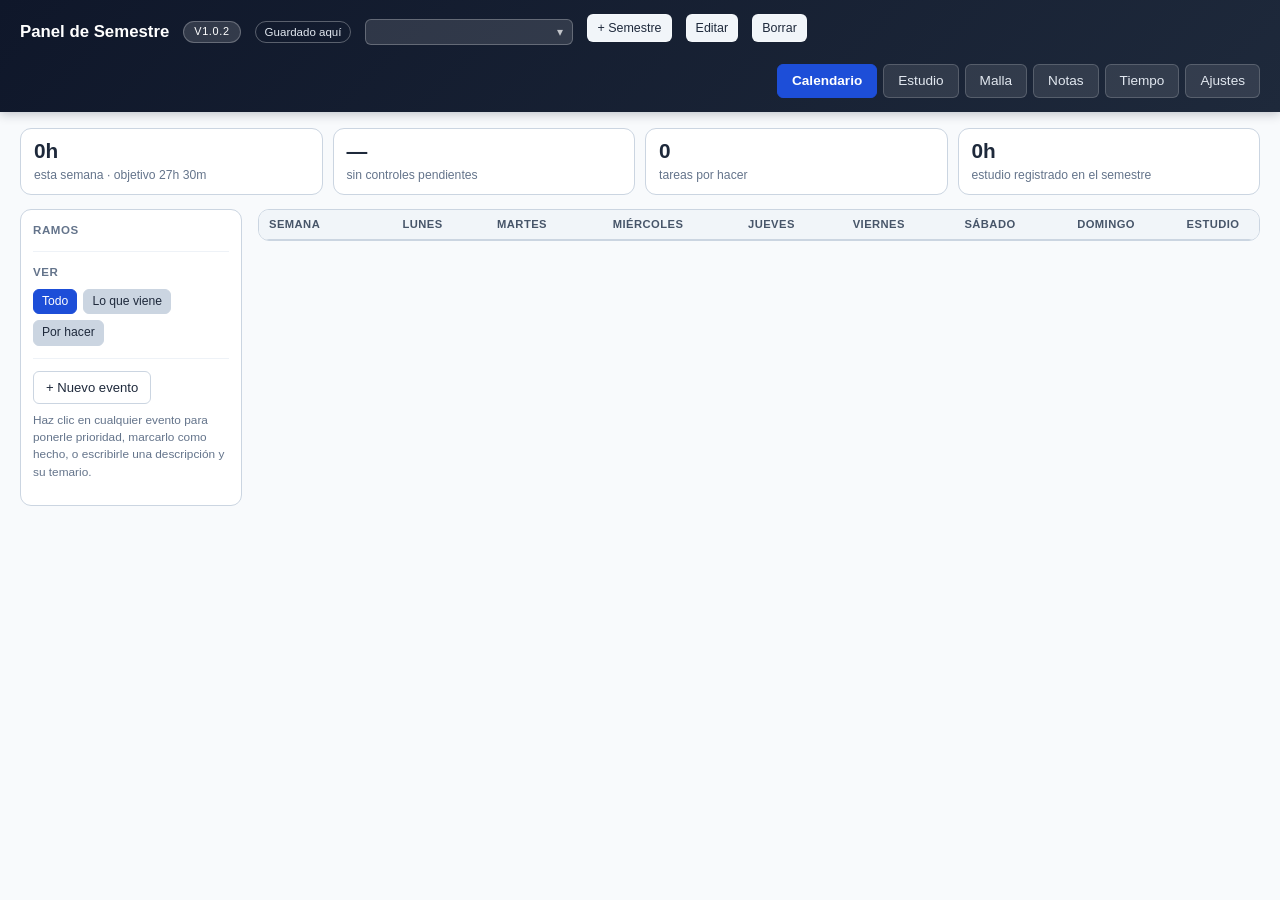
==== commit c923ee6d: "mimo: arreglar importación de respaldo, calendario y permisos" ====
--- a/index.html
+++ b/index.html
@@ -255,6 +255,7 @@
           <input type="number" id="crono-objetivo" min="1" max="600" step="1" value="25" style="width:100%"></div>
         <div class="campo"><span>Ramo al que se carga</span><select id="crono-ramo"></select></div>
         <div class="campo"><span>Semana en la que se registra</span><select id="crono-semana"></select></div>
+        <div class="campo"><span>Día en el que se registra</span><select id="crono-dia"></select></div>
         <div class="fila" style="gap:8px;margin-top:12px">
           <button class="btn primario" id="crono-play">Iniciar</button>
           <button class="btn" id="crono-cero">Poner en cero</button>
@@ -264,7 +265,7 @@
            al volver a abrirlo el tiempo sigue donde iba.</p>
       </div>
       <div class="sesiones">
-        <h3>Sesiones de hoy</h3>
+        <h3>Sesiones por día</h3>
         <div id="lista-sesiones"></div>
       </div>
     </div>
@@ -357,6 +358,23 @@
           </div>
           <input type="file" id="archivo" accept=".json" style="display:none">
           <p class="ayuda" id="estado-guardado"></p>
+        </div>
+      </div>
+    </details>
+    <details class="barra-extraible">
+      <summary><span class="izq">Calendario
+        <span class="cuenta">llevar tus eventos a Google o Apple Calendar</span></span>
+        <span class="flecha">&#9654;</span></summary>
+      <div class="cuerpo">
+        <div class="tarjeta">
+          <p class="ayuda">Exporta tus eventos en formato .ics (iCalendar) e impórtalos en Google
+            Calendar o Apple Calendar, o trae a mimo un calendario .ics que ya tengas.</p>
+          <div class="fila" style="gap:8px">
+            <button class="btn" id="exportar-ical">Exportar calendario (.ics)</button>
+            <button class="btn" id="importar-ical">Importar calendario (.ics)</button>
+          </div>
+          <input type="file" id="archivo-ical" accept=".ics" style="display:none">
+          <p class="ayuda" id="estado-ical"></p>
         </div>
       </div>
     </details>
@@ -432,6 +450,7 @@
 <script src="js/malla/06-simulador.js"></script>
 <script src="js/comun/07-select.js"></script>
 <script src="js/ajustes/06-actualizar.js"></script>
+<script src="js/ajustes/07-ical.js"></script>
 <script src="js/comun/06-arranque.js"></script>
 </body>
 </html>
--- a/css/general.css
+++ b/css/general.css
@@ -233,6 +233,9 @@
 .sel{background:rgba(255,255,255,.12);color:#fff;border:1px solid rgba(255,255,255,.25);border-radius:var(--r-sm);
      padding:5px 9px;font:inherit;font-size:.85rem}
 .sel option{color:var(--fg)}
+/* El selector de semestre activo de la cabecera: un ancho minimo fijo para que no se encoja
+   al ancho del nombre mas corto (quedaba diminuto junto a "+Semestre"). */
+#sem-activo, #sem-activo.sel, .sel-cara.sel-cabecera{min-width:13rem}
 .btn.chico{padding:4px 9px;font-size:.78rem;background:var(--sup2);color:var(--fg);
            border-color:rgba(255,255,255,.25)}
 .btn.chico:hover{filter:brightness(1.12)}
@@ -349,6 +352,12 @@
         font-size:.83rem}
 .sesion:last-child{border-bottom:0}
 .sesion .h{font-variant-numeric:tabular-nums;font-weight:700}
+/* Encabezado de cada dia en "Sesiones por dia" */
+.dia-titulo{margin:10px 0 2px;padding-top:8px;font-size:.78rem;font-weight:700;color:var(--ac-fuerte);
+  text-transform:uppercase;letter-spacing:.05em;border-top:1px solid var(--line2)}
+.dia-titulo:first-of-type{border-top:0;margin-top:0}
+.sesion.total{border-bottom:0;color:var(--muted);font-size:.8rem}
+.sesion.total .h{color:var(--fg)}
 .destino{background:var(--info-bg);border:1px solid #93c5fd;border-radius:var(--r-md);padding:8px 11px;font-size:.8rem;
          margin-bottom:10px}
 .mini.peligro{color:var(--bad);border-color:#fecaca}
@@ -637,7 +646,20 @@
 
 /* ---- Modal de edicion de ramo mas ancho y comodo ----
    El editor de ramos tiene muchos campos; darle mas aire evita que se lea apretado. */
-.modal-caja.m-campo{max-width:720px}
+.modal-caja.m-campo{max-width:960px}
+
+/* Los campos del editor se reparten en dos columnas en pantallas anchas para no formar una
+   columna delgada y vertical. Solo si el modal es el editor de ramos (lleva el boton r-guardar),
+   no el simulador. Los campos anchos cruzan las dos columnas. */
+.modal-caja.m-campo:has(#r-guardar){display:grid;
+  grid-template-columns:repeat(auto-fill,minmax(280px,1fr));gap:8px 18px;align-items:start}
+.modal-caja.m-campo:has(#r-guardar)>h2,
+.modal-caja.m-campo:has(#r-guardar)>.cerrar,
+.modal-caja.m-campo:has(#r-guardar)>.ayuda,
+.modal-caja.m-campo:has(#r-guardar)>#r-error,
+.modal-caja.m-campo:has(#r-guardar)>.campo:has(.pista),
+.modal-caja.m-campo:has(#r-guardar)>.campo:has(select[multiple]),
+.modal-caja.m-campo:has(#r-guardar)>.fila{grid-column:1/-1}
 
 /* ---- Barra extraible: el despliegue unico de toda la aplicacion ----
    Hasta ahora cada lista y cada bloque del modal se veian planos, sin un lenguaje comun para
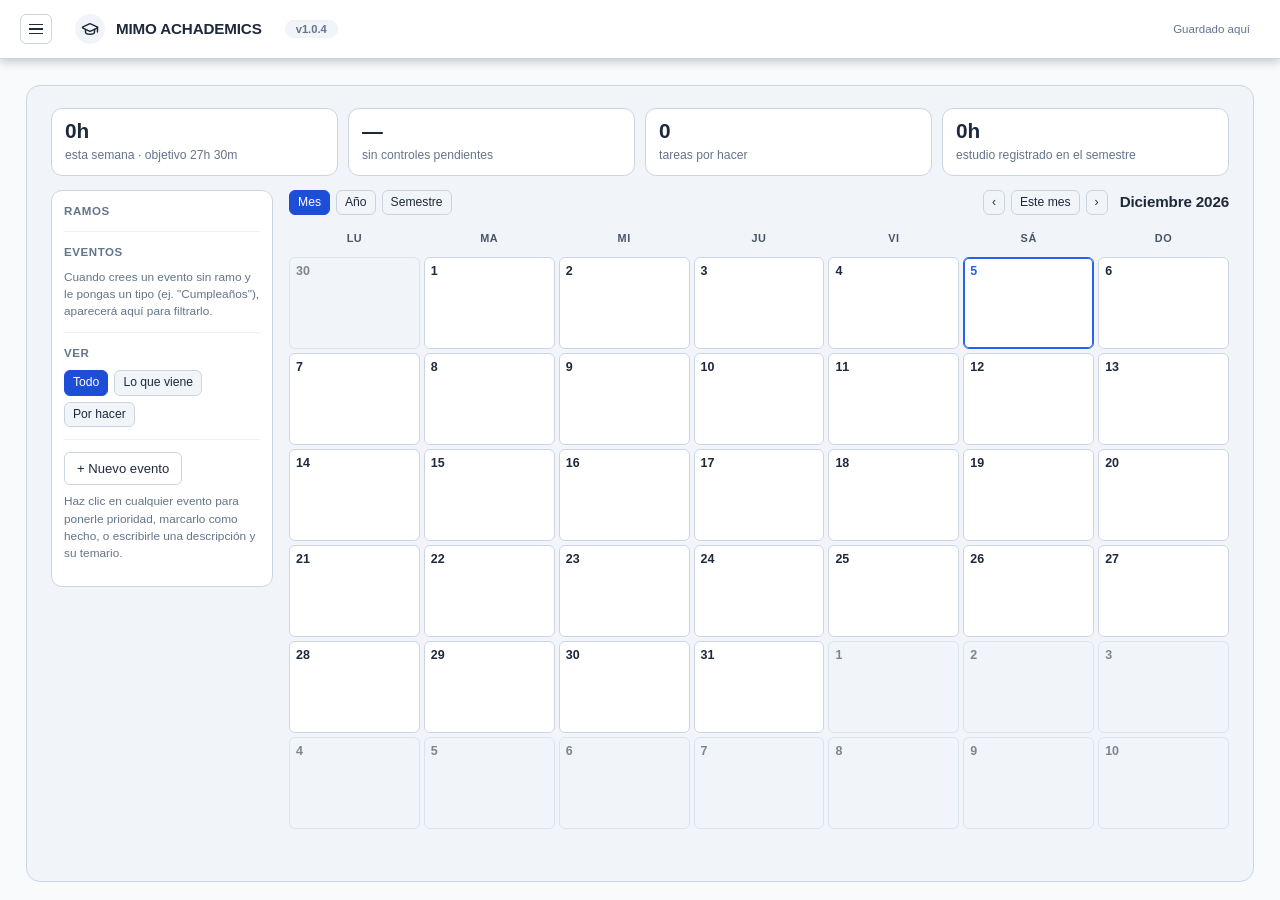
==== commit b6f55227: "Mimo 1.0.4: app limpia (solo lo fundamental) + calendario, tareas y estudio Actualiza el panel de se" ====
--- a/index.html
+++ b/index.html
@@ -3,7 +3,7 @@
 <head>
 <meta charset="utf-8">
 <meta name="viewport" content="width=device-width, initial-scale=1">
-<title>Panel de Semestre 1.0.2</title>
+<title>Panel de Semestre 1.0.4</title>
 <!-- El estilo, en dos capas: general.css trae la estructura y la forma (tipografia,
      tamanos, rejillas), y cada tema-*.css trae SOLO la paleta de colores de un tema.
      Se cargan todos los temas y el que manda es la clase que lleva el <body>; asi cambiar
@@ -13,12 +13,1127 @@
 <link rel="stylesheet" href="css/tema-negro.css">
 <link rel="stylesheet" href="css/tema-medianoche.css">
 <link rel="stylesheet" href="css/tema-deepsea.css">
+<link rel="stylesheet" href="css/tema-bosque.css">
+<link rel="stylesheet" href="css/tema-sepia.css">
+<link rel="stylesheet" href="css/tema-vino.css">
+<link rel="stylesheet" href="css/tema-alto-contraste.css">
 <!-- Ajustes avanzados: tema, colores de estado, densidad y demas. Lo llena el programa. -->
 <style id="av-vars"></style>
 </head>
-<body>
+<body class="tema-clasico">
+<svg xmlns="http://www.w3.org/2000/svg" style="display:none" aria-hidden="true"><symbol id="ACC-01" data-nombre="pencil" viewBox="0 0 24 24" fill="none" stroke="currentColor" stroke-width="2" stroke-linecap="round" stroke-linejoin="round"><path d="M21.174 6.812a1 1 0 0 0-3.986-3.987L3.842 16.174a2 2 0 0 0-.5.83l-1.321 4.352a.5.5 0 0 0 .623.622l4.353-1.32a2 2 0 0 0 .83-.497z" /> <path d="m15 5 4 4" /></symbol>
+<symbol id="ACC-02" data-nombre="copy" viewBox="0 0 24 24" fill="none" stroke="currentColor" stroke-width="2" stroke-linecap="round" stroke-linejoin="round"><rect x="8" y="8" rx="2" ry="2" /> <path d="M4 16c-1.1 0-2-.9-2-2V4c0-1.1.9-2 2-2h10c1.1 0 2 .9 2 2" /></symbol>
+<symbol id="ACC-03" data-nombre="settings" viewBox="0 0 24 24" fill="none" stroke="currentColor" stroke-width="2" stroke-linecap="round" stroke-linejoin="round"><path d="M9.671 4.136a2.34 2.34 0 0 1 4.659 0 2.34 2.34 0 0 0 3.319 1.915 2.34 2.34 0 0 1 2.33 4.033 2.34 2.34 0 0 0 0 3.831 2.34 2.34 0 0 1-2.33 4.033 2.34 2.34 0 0 0-3.319 1.915 2.34 2.34 0 0 1-4.659 0 2.34 2.34 0 0 0-3.32-1.915 2.34 2.34 0 0 1-2.33-4.033 2.34 2.34 0 0 0 0-3.831A2.34 2.34 0 0 1 6.35 6.051a2.34 2.34 0 0 0 3.319-1.915" /> <circle cx="12" cy="12" r="3" /></symbol>
+<symbol id="ACC-04" data-nombre="funnel" viewBox="0 0 24 24" fill="none" stroke="currentColor" stroke-width="2" stroke-linecap="round" stroke-linejoin="round"><path d="M10 20a1 1 0 0 0 .553.895l2 1A1 1 0 0 0 14 21v-7a2 2 0 0 1 .517-1.341L21.74 4.67A1 1 0 0 0 21 3H3a1 1 0 0 0-.742 1.67l7.225 7.989A2 2 0 0 1 10 14z" /></symbol>
+<symbol id="ACC-05" data-nombre="plus" viewBox="0 0 24 24" fill="none" stroke="currentColor" stroke-width="2" stroke-linecap="round" stroke-linejoin="round"><path d="M5 12h14" /> <path d="M12 5v14" /></symbol>
+<symbol id="ACC-06" data-nombre="minus" viewBox="0 0 24 24" fill="none" stroke="currentColor" stroke-width="2" stroke-linecap="round" stroke-linejoin="round"><path d="M5 12h14" /></symbol>
+<symbol id="ACC-07" data-nombre="refresh-cw" viewBox="0 0 24 24" fill="none" stroke="currentColor" stroke-width="2" stroke-linecap="round" stroke-linejoin="round"><path d="M3 12a9 9 0 0 1 9-9 9.75 9.75 0 0 1 6.74 2.74L21 8" /> <path d="M21 3v5h-5" /> <path d="M21 12a9 9 0 0 1-9 9 9.75 9.75 0 0 1-6.74-2.74L3 16" /> <path d="M8 16H3v5" /></symbol>
+<symbol id="ACC-08" data-nombre="share-2" viewBox="0 0 24 24" fill="none" stroke="currentColor" stroke-width="2" stroke-linecap="round" stroke-linejoin="round"><circle cx="18" cy="5" r="3" /> <circle cx="6" cy="12" r="3" /> <circle cx="18" cy="19" r="3" /> <line x1="8.59" x2="15.42" y1="13.51" y2="17.49" /> <line x1="15.41" x2="8.59" y1="6.51" y2="10.49" /></symbol>
+<symbol id="ACC-09" data-nombre="printer" viewBox="0 0 24 24" fill="none" stroke="currentColor" stroke-width="2" stroke-linecap="round" stroke-linejoin="round"><path d="M6 18H4a2 2 0 0 1-2-2v-5a2 2 0 0 1 2-2h16a2 2 0 0 1 2 2v5a2 2 0 0 1-2 2h-2" /> <path d="M6 9V3a1 1 0 0 1 1-1h10a1 1 0 0 1 1 1v6" /> <rect x="6" y="14" rx="1" /></symbol>
+<symbol id="ACC-10" data-nombre="clipboard" viewBox="0 0 24 24" fill="none" stroke="currentColor" stroke-width="2" stroke-linecap="round" stroke-linejoin="round"><rect x="8" y="2" rx="1" ry="1" /> <path d="M16 4h2a2 2 0 0 1 2 2v14a2 2 0 0 1-2 2H6a2 2 0 0 1-2-2V6a2 2 0 0 1 2-2h2" /></symbol>
+<symbol id="ACC-11" data-nombre="scissors" viewBox="0 0 24 24" fill="none" stroke="currentColor" stroke-width="2" stroke-linecap="round" stroke-linejoin="round"><circle cx="6" cy="6" r="3" /> <path d="M8.12 8.12 12 12" /> <path d="M20 4 8.12 15.88" /> <circle cx="6" cy="18" r="3" /> <path d="M14.8 14.8 20 20" /></symbol>
+<symbol id="ACC-12" data-nombre="undo" viewBox="0 0 24 24" fill="none" stroke="currentColor" stroke-width="2" stroke-linecap="round" stroke-linejoin="round"><path d="M3 7v6h6" /> <path d="M21 17a9 9 0 0 0-9-9 9 9 0 0 0-6 2.3L3 13" /></symbol>
+<symbol id="ACC-13" data-nombre="redo" viewBox="0 0 24 24" fill="none" stroke="currentColor" stroke-width="2" stroke-linecap="round" stroke-linejoin="round"><path d="M21 7v6h-6" /> <path d="M3 17a9 9 0 0 1 9-9 9 9 0 0 1 6 2.3l3 2.7" /></symbol>
+<symbol id="ACC-14" data-nombre="lock" viewBox="0 0 24 24" fill="none" stroke="currentColor" stroke-width="2" stroke-linecap="round" stroke-linejoin="round"><rect x="3" y="11" rx="2" ry="2" /> <path d="M7 11V7a5 5 0 0 1 10 0v4" /></symbol>
+<symbol id="ACC-15" data-nombre="lock-open" viewBox="0 0 24 24" fill="none" stroke="currentColor" stroke-width="2" stroke-linecap="round" stroke-linejoin="round"><rect x="3" y="11" rx="2" ry="2" /> <path d="M7 11V7a5 5 0 0 1 9.9-1" /></symbol>
+<symbol id="ARQ-01" data-nombre="folder" viewBox="0 0 24 24" fill="none" stroke="currentColor" stroke-width="2" stroke-linecap="round" stroke-linejoin="round"><path d="M20 20a2 2 0 0 0 2-2V8a2 2 0 0 0-2-2h-7.9a2 2 0 0 1-1.69-.9L9.6 3.9A2 2 0 0 0 7.93 3H4a2 2 0 0 0-2 2v13a2 2 0 0 0 2 2Z" /></symbol>
+<symbol id="ARQ-02" data-nombre="folder-open" viewBox="0 0 24 24" fill="none" stroke="currentColor" stroke-width="2" stroke-linecap="round" stroke-linejoin="round"><path d="m6 14 1.5-2.9A2 2 0 0 1 9.24 10H20a2 2 0 0 1 1.94 2.5l-1.54 6a2 2 0 0 1-1.95 1.5H4a2 2 0 0 1-2-2V5a2 2 0 0 1 2-2h3.9a2 2 0 0 1 1.69.9l.81 1.2a2 2 0 0 0 1.67.9H18a2 2 0 0 1 2 2v2" /></symbol>
+<symbol id="ARQ-03" data-nombre="file-text" viewBox="0 0 24 24" fill="none" stroke="currentColor" stroke-width="2" stroke-linecap="round" stroke-linejoin="round"><path d="M6 22a2 2 0 0 1-2-2V4a2 2 0 0 1 2-2h8a2.4 2.4 0 0 1 1.704.706l3.588 3.588A2.4 2.4 0 0 1 20 8v12a2 2 0 0 1-2 2z" /> <path d="M14 2v5a1 1 0 0 0 1 1h5" /> <path d="M10 9H8" /> <path d="M16 13H8" /> <path d="M16 17H8" /></symbol>
+<symbol id="ARQ-04" data-nombre="image" viewBox="0 0 24 24" fill="none" stroke="currentColor" stroke-width="2" stroke-linecap="round" stroke-linejoin="round"><rect x="3" y="3" rx="2" ry="2" /> <circle cx="9" cy="9" r="2" /> <path d="m21 15-3.086-3.086a2 2 0 0 0-2.828 0L6 21" /></symbol>
+<symbol id="ARQ-05" data-nombre="video" viewBox="0 0 24 24" fill="none" stroke="currentColor" stroke-width="2" stroke-linecap="round" stroke-linejoin="round"><path d="m16 13 5.223 3.482a.5.5 0 0 0 .777-.416V7.87a.5.5 0 0 0-.752-.432L16 10.5" /> <rect x="2" y="6" rx="2" /></symbol>
+<symbol id="ARQ-06" data-nombre="music" viewBox="0 0 24 24" fill="none" stroke="currentColor" stroke-width="2" stroke-linecap="round" stroke-linejoin="round"><path d="M9 18V5l12-2v13" /> <circle cx="6" cy="18" r="3" /> <circle cx="18" cy="16" r="3" /></symbol>
+<symbol id="ARQ-07" data-nombre="download" viewBox="0 0 24 24" fill="none" stroke="currentColor" stroke-width="2" stroke-linecap="round" stroke-linejoin="round"><path d="M12 15V3" /> <path d="M21 15v4a2 2 0 0 1-2 2H5a2 2 0 0 1-2-2v-4" /> <path d="m7 10 5 5 5-5" /></symbol>
+<symbol id="ARQ-08" data-nombre="upload" viewBox="0 0 24 24" fill="none" stroke="currentColor" stroke-width="2" stroke-linecap="round" stroke-linejoin="round"><path d="M12 3v12" /> <path d="m17 8-5-5-5 5" /> <path d="M21 15v4a2 2 0 0 1-2 2H5a2 2 0 0 1-2-2v-4" /></symbol>
+<symbol id="ARQ-09" data-nombre="trash" viewBox="0 0 24 24" fill="none" stroke="currentColor" stroke-width="2" stroke-linecap="round" stroke-linejoin="round"><path d="M10 11v6" /> <path d="M14 11v6" /> <path d="M19 6v14a2 2 0 0 1-2 2H7a2 2 0 0 1-2-2V6" /> <path d="M3 6h18" /> <path d="M8 6V4a2 2 0 0 1 2-2h4a2 2 0 0 1 2 2v2" /></symbol>
+<symbol id="ARQ-10" data-nombre="save" viewBox="0 0 24 24" fill="none" stroke="currentColor" stroke-width="2" stroke-linecap="round" stroke-linejoin="round"><path d="M15.2 3a2 2 0 0 1 1.4.6l3.8 3.8a2 2 0 0 1 .6 1.4V19a2 2 0 0 1-2 2H5a2 2 0 0 1-2-2V5a2 2 0 0 1 2-2z" /> <path d="M17 21v-7a1 1 0 0 0-1-1H8a1 1 0 0 0-1 1v7" /> <path d="M7 3v4a1 1 0 0 0 1 1h7" /></symbol>
+<symbol id="ARQ-11" data-nombre="file-archive" viewBox="0 0 24 24" fill="none" stroke="currentColor" stroke-width="2" stroke-linecap="round" stroke-linejoin="round"><path d="M13.659 22H18a2 2 0 0 0 2-2V8a2.4 2.4 0 0 0-.706-1.706l-3.588-3.588A2.4 2.4 0 0 0 14 2H6a2 2 0 0 0-2 2v11.5" /> <path d="M14 2v5a1 1 0 0 0 1 1h5" /> <path d="M8 12v-1" /> <path d="M8 18v-2" /> <path d="M8 7V6" /> <circle cx="8" cy="20" r="2" /></symbol>
+<symbol id="ARQ-12" data-nombre="table" viewBox="0 0 24 24" fill="none" stroke="currentColor" stroke-width="2" stroke-linecap="round" stroke-linejoin="round"><path d="M12 3v18" /> <rect x="3" y="3" rx="2" /> <path d="M3 9h18" /> <path d="M3 15h18" /></symbol>
+<symbol id="ARQ-13" data-nombre="file" viewBox="0 0 24 24" fill="none" stroke="currentColor" stroke-width="2" stroke-linecap="round" stroke-linejoin="round"><path d="M6 22a2 2 0 0 1-2-2V4a2 2 0 0 1 2-2h8a2.4 2.4 0 0 1 1.704.706l3.588 3.588A2.4 2.4 0 0 1 20 8v12a2 2 0 0 1-2 2z" />
+  <path d="M14 2v5a1 1 0 0 0 1 1h5" /></symbol>
+<symbol id="ARQ-14" data-nombre="files" viewBox="0 0 24 24" fill="none" stroke="currentColor" stroke-width="2" stroke-linecap="round" stroke-linejoin="round"><path d="M15 2h-4a2 2 0 0 0-2 2v11a2 2 0 0 0 2 2h8a2 2 0 0 0 2-2V8" />
+  <path d="M16.706 2.706A2.4 2.4 0 0 0 15 2v5a1 1 0 0 0 1 1h5a2.4 2.4 0 0 0-.706-1.706z" />
+  <path d="M5 7a2 2 0 0 0-2 2v11a2 2 0 0 0 2 2h8a2 2 0 0 0 1.732-1" /></symbol>
+<symbol id="ARQ-15" data-nombre="file-plus" viewBox="0 0 24 24" fill="none" stroke="currentColor" stroke-width="2" stroke-linecap="round" stroke-linejoin="round"><path d="M6 22a2 2 0 0 1-2-2V4a2 2 0 0 1 2-2h8a2.4 2.4 0 0 1 1.704.706l3.588 3.588A2.4 2.4 0 0 1 20 8v12a2 2 0 0 1-2 2z" />
+  <path d="M14 2v5a1 1 0 0 0 1 1h5" />
+  <path d="M9 15h6" />
+  <path d="M12 18v-6" /></symbol>
+<symbol id="ARQ-16" data-nombre="file-check" viewBox="0 0 24 24" fill="none" stroke="currentColor" stroke-width="2" stroke-linecap="round" stroke-linejoin="round"><path d="M6 22a2 2 0 0 1-2-2V4a2 2 0 0 1 2-2h8a2.4 2.4 0 0 1 1.704.706l3.588 3.588A2.4 2.4 0 0 1 20 8v12a2 2 0 0 1-2 2z" />
+  <path d="M14 2v5a1 1 0 0 0 1 1h5" />
+  <path d="m9 15 2 2 4-4" /></symbol>
+<symbol id="ARQ-17" data-nombre="file-x" viewBox="0 0 24 24" fill="none" stroke="currentColor" stroke-width="2" stroke-linecap="round" stroke-linejoin="round"><path d="M6 22a2 2 0 0 1-2-2V4a2 2 0 0 1 2-2h8a2.4 2.4 0 0 1 1.704.706l3.588 3.588A2.4 2.4 0 0 1 20 8v12a2 2 0 0 1-2 2z" />
+  <path d="M14 2v5a1 1 0 0 0 1 1h5" />
+  <path d="m14.5 12.5-5 5" />
+  <path d="m9.5 12.5 5 5" /></symbol>
+<symbol id="ARQ-18" data-nombre="file-clock" viewBox="0 0 24 24" fill="none" stroke="currentColor" stroke-width="2" stroke-linecap="round" stroke-linejoin="round"><path d="M16 22h2a2 2 0 0 0 2-2V8a2.4 2.4 0 0 0-.706-1.706l-3.588-3.588A2.4 2.4 0 0 0 14 2H6a2 2 0 0 0-2 2v2.85" />
+  <path d="M14 2v5a1 1 0 0 0 1 1h5" />
+  <path d="M8 14v2.2l1.6 1" />
+  <circle cx="8" cy="16" r="6" /></symbol>
+<symbol id="ARQ-19" data-nombre="file-search" viewBox="0 0 24 24" fill="none" stroke="currentColor" stroke-width="2" stroke-linecap="round" stroke-linejoin="round"><path d="M6 22a2 2 0 0 1-2-2V4a2 2 0 0 1 2-2h8a2.4 2.4 0 0 1 1.704.706l3.588 3.588A2.4 2.4 0 0 1 20 8v12a2 2 0 0 1-2 2z" />
+  <path d="M14 2v5a1 1 0 0 0 1 1h5" />
+  <circle cx="11.5" cy="14.5" r="2.5" />
+  <path d="M13.3 16.3 15 18" /></symbol>
+<symbol id="ARQ-20" data-nombre="folder-plus" viewBox="0 0 24 24" fill="none" stroke="currentColor" stroke-width="2" stroke-linecap="round" stroke-linejoin="round"><path d="M12 10v6" />
+  <path d="M9 13h6" />
+  <path d="M20 20a2 2 0 0 0 2-2V8a2 2 0 0 0-2-2h-7.9a2 2 0 0 1-1.69-.9L9.6 3.9A2 2 0 0 0 7.93 3H4a2 2 0 0 0-2 2v13a2 2 0 0 0 2 2Z" /></symbol>
+<symbol id="ARQ-21" data-nombre="folder-check" viewBox="0 0 24 24" fill="none" stroke="currentColor" stroke-width="2" stroke-linecap="round" stroke-linejoin="round"><path d="M20 20a2 2 0 0 0 2-2V8a2 2 0 0 0-2-2h-7.9a2 2 0 0 1-1.69-.9L9.6 3.9A2 2 0 0 0 7.93 3H4a2 2 0 0 0-2 2v13a2 2 0 0 0 2 2Z" />
+  <path d="m9 13 2 2 4-4" /></symbol>
+<symbol id="ARQ-22" data-nombre="archive" viewBox="0 0 24 24" fill="none" stroke="currentColor" stroke-width="2" stroke-linecap="round" stroke-linejoin="round"><rect width="20" height="5" x="2" y="3" rx="1" />
+  <path d="M4 8v11a2 2 0 0 0 2 2h12a2 2 0 0 0 2-2V8" />
+  <path d="M10 12h4" /></symbol>
+<symbol id="ARQ-23" data-nombre="copy" viewBox="0 0 24 24" fill="none" stroke="currentColor" stroke-width="2" stroke-linecap="round" stroke-linejoin="round"><rect width="14" height="14" x="8" y="8" rx="2" ry="2" />
+  <path d="M4 16c-1.1 0-2-.9-2-2V4c0-1.1.9-2 2-2h10c1.1 0 2 .9 2 2" /></symbol>
+<symbol id="ARQ-24" data-nombre="clipboard" viewBox="0 0 24 24" fill="none" stroke="currentColor" stroke-width="2" stroke-linecap="round" stroke-linejoin="round"><rect width="8" height="4" x="8" y="2" rx="1" ry="1" />
+  <path d="M16 4h2a2 2 0 0 1 2 2v14a2 2 0 0 1-2 2H6a2 2 0 0 1-2-2V6a2 2 0 0 1 2-2h2" /></symbol>
+<symbol id="ARQ-25" data-nombre="clipboard-list" viewBox="0 0 24 24" fill="none" stroke="currentColor" stroke-width="2" stroke-linecap="round" stroke-linejoin="round"><rect width="8" height="4" x="8" y="2" rx="1" ry="1" />
+  <path d="M16 4h2a2 2 0 0 1 2 2v14a2 2 0 0 1-2 2H6a2 2 0 0 1-2-2V6a2 2 0 0 1 2-2h2" />
+  <path d="M12 11h4" />
+  <path d="M12 16h4" />
+  <path d="M8 11h.01" />
+  <path d="M8 16h.01" /></symbol>
+<symbol id="ARQ-26" data-nombre="clipboard-check" viewBox="0 0 24 24" fill="none" stroke="currentColor" stroke-width="2" stroke-linecap="round" stroke-linejoin="round"><rect width="8" height="4" x="8" y="2" rx="1" ry="1" />
+  <path d="M16 4h2a2 2 0 0 1 2 2v14a2 2 0 0 1-2 2H6a2 2 0 0 1-2-2V6a2 2 0 0 1 2-2h2" />
+  <path d="m9 14 2 2 4-4" /></symbol>
+<symbol id="ARQ-27" data-nombre="printer" viewBox="0 0 24 24" fill="none" stroke="currentColor" stroke-width="2" stroke-linecap="round" stroke-linejoin="round"><path d="M6 18H4a2 2 0 0 1-2-2v-5a2 2 0 0 1 2-2h16a2 2 0 0 1 2 2v5a2 2 0 0 1-2 2h-2" />
+  <path d="M6 9V3a1 1 0 0 1 1-1h10a1 1 0 0 1 1 1v6" />
+  <rect x="6" y="14" width="12" height="8" rx="1" /></symbol>
+<symbol id="BAN-01" data-nombre="flag-triangle-right" viewBox="0 0 24 24" fill="none" stroke="currentColor" stroke-width="2" stroke-linecap="round" stroke-linejoin="round"><path d="M6 22V2.8a.8.8 0 0 1 1.17-.71l11.38 5.69a.8.8 0 0 1 0 1.44L6 15.5" /></symbol>
+<symbol id="BAN-02" data-nombre="flag-off" viewBox="0 0 24 24" fill="none" stroke="currentColor" stroke-width="2" stroke-linecap="round" stroke-linejoin="round"><path d="M16 16c-3 0-5-2-8-2a6 6 0 0 0-4 1.528" />
+  <path d="m2 2 20 20" />
+  <path d="M4 22V4" />
+  <path d="M7.656 2H8c3 0 5 2 7.333 2q2 0 3.067-.8A1 1 0 0 1 20 4v10.347" /></symbol>
+<symbol id="BAN-03" data-nombre="flag-triangle-left" viewBox="0 0 24 24" fill="none" stroke="currentColor" stroke-width="2" stroke-linecap="round" stroke-linejoin="round"><path d="M18 22V2.8a.8.8 0 0 0-1.17-.71L5.45 7.78a.8.8 0 0 0 0 1.44L18 15.5" /></symbol>
+<symbol id="CLI-01" data-nombre="cloud-snow" viewBox="0 0 24 24" fill="none" stroke="currentColor" stroke-width="2" stroke-linecap="round" stroke-linejoin="round"><path d="M4 14.899A7 7 0 1 1 15.71 8h1.79a4.5 4.5 0 0 1 2.5 8.242" />
+  <path d="M8 15h.01" />
+  <path d="M8 19h.01" />
+  <path d="M12 17h.01" />
+  <path d="M12 21h.01" />
+  <path d="M16 15h.01" />
+  <path d="M16 19h.01" /></symbol>
+<symbol id="CLI-02" data-nombre="cloud-lightning" viewBox="0 0 24 24" fill="none" stroke="currentColor" stroke-width="2" stroke-linecap="round" stroke-linejoin="round"><path d="M6 16.326A7 7 0 1 1 15.71 8h1.79a4.5 4.5 0 0 1 .5 8.973" />
+  <path d="m13 12-3 5h4l-3 5" /></symbol>
+<symbol id="CLI-03" data-nombre="cloud-drizzle" viewBox="0 0 24 24" fill="none" stroke="currentColor" stroke-width="2" stroke-linecap="round" stroke-linejoin="round"><path d="M4 14.899A7 7 0 1 1 15.71 8h1.79a4.5 4.5 0 0 1 2.5 8.242" />
+  <path d="M8 19v1" />
+  <path d="M8 14v1" />
+  <path d="M16 19v1" />
+  <path d="M16 14v1" />
+  <path d="M12 21v1" />
+  <path d="M12 16v1" /></symbol>
+<symbol id="CLI-04" data-nombre="cloud-fog" viewBox="0 0 24 24" fill="none" stroke="currentColor" stroke-width="2" stroke-linecap="round" stroke-linejoin="round"><path d="M4 14.899A7 7 0 1 1 15.71 8h1.79a4.5 4.5 0 0 1 2.5 8.242" />
+  <path d="M16 17H7" />
+  <path d="M17 21H9" /></symbol>
+<symbol id="CLI-05" data-nombre="cloud-sun" viewBox="0 0 24 24" fill="none" stroke="currentColor" stroke-width="2" stroke-linecap="round" stroke-linejoin="round"><path d="M12 2v2" />
+  <path d="m4.93 4.93 1.41 1.41" />
+  <path d="M20 12h2" />
+  <path d="m19.07 4.93-1.41 1.41" />
+  <path d="M15.947 12.65a4 4 0 0 0-5.925-4.128" />
+  <path d="M13 22H7a5 5 0 1 1 4.9-6H13a3 3 0 0 1 0 6Z" /></symbol>
+<symbol id="CLI-06" data-nombre="cloud-moon" viewBox="0 0 24 24" fill="none" stroke="currentColor" stroke-width="2" stroke-linecap="round" stroke-linejoin="round"><path d="M13 16a3 3 0 0 1 0 6H7a5 5 0 1 1 4.9-6z" />
+  <path d="M18.376 14.512a6 6 0 0 0 3.461-4.127c.148-.625-.659-.97-1.248-.714a4 4 0 0 1-5.259-5.26c.255-.589-.09-1.395-.716-1.248a6 6 0 0 0-4.594 5.36" /></symbol>
+<symbol id="CLI-07" data-nombre="cloudy" viewBox="0 0 24 24" fill="none" stroke="currentColor" stroke-width="2" stroke-linecap="round" stroke-linejoin="round"><path d="M17.5 12a1 1 0 1 1 0 9H9.006a7 7 0 1 1 6.702-9z" />
+  <path d="M21.832 9A3 3 0 0 0 19 7h-2.207a5.5 5.5 0 0 0-10.72.61" /></symbol>
+<symbol id="CLI-08" data-nombre="thermometer" viewBox="0 0 24 24" fill="none" stroke="currentColor" stroke-width="2" stroke-linecap="round" stroke-linejoin="round"><path d="M14 4v10.54a4 4 0 1 1-4 0V4a2 2 0 0 1 4 0Z" /></symbol>
+<symbol id="CLI-09" data-nombre="thermometer-sun" viewBox="0 0 24 24" fill="none" stroke="currentColor" stroke-width="2" stroke-linecap="round" stroke-linejoin="round"><path d="M12 2v2" />
+  <path d="M12 8a4 4 0 0 0-1.645 7.647" />
+  <path d="M2 12h2" />
+  <path d="M20 14.54a4 4 0 1 1-4 0V4a2 2 0 0 1 4 0z" />
+  <path d="m4.93 4.93 1.41 1.41" />
+  <path d="m6.34 17.66-1.41 1.41" /></symbol>
+<symbol id="CLI-10" data-nombre="thermometer-snowflake" viewBox="0 0 24 24" fill="none" stroke="currentColor" stroke-width="2" stroke-linecap="round" stroke-linejoin="round"><path d="m10 20-1.25-2.5L6 18" />
+  <path d="M10 4 8.75 6.5 6 6" />
+  <path d="M10.585 15H10" />
+  <path d="M2 12h6.5L10 9" />
+  <path d="M20 14.54a4 4 0 1 1-4 0V4a2 2 0 0 1 4 0z" />
+  <path d="m4 10 1.5 2L4 14" />
+  <path d="m7 21 3-6-1.5-3" />
+  <path d="m7 3 3 6h2" /></symbol>
+<symbol id="CLI-11" data-nombre="droplets" viewBox="0 0 24 24" fill="none" stroke="currentColor" stroke-width="2" stroke-linecap="round" stroke-linejoin="round"><path d="M7 16.3c2.2 0 4-1.83 4-4.05 0-1.16-.57-2.26-1.71-3.19S7.29 6.75 7 5.3c-.29 1.45-1.14 2.84-2.29 3.76S3 11.1 3 12.25c0 2.22 1.8 4.05 4 4.05z" />
+  <path d="M12.56 6.6A10.97 10.97 0 0 0 14 3.02c.5 2.5 2 4.9 4 6.5s3 3.5 3 5.5a6.98 6.98 0 0 1-11.91 4.97" /></symbol>
+<symbol id="CLI-12" data-nombre="umbrella" viewBox="0 0 24 24" fill="none" stroke="currentColor" stroke-width="2" stroke-linecap="round" stroke-linejoin="round"><path d="M12 13v7a2 2 0 0 0 4 0" />
+  <path d="M12 2v2" />
+  <path d="M20.992 13a1 1 0 0 0 .97-1.274 10.284 10.284 0 0 0-19.923 0A1 1 0 0 0 3 13z" /></symbol>
+<symbol id="CLI-13" data-nombre="rainbow" viewBox="0 0 24 24" fill="none" stroke="currentColor" stroke-width="2" stroke-linecap="round" stroke-linejoin="round"><path d="M22 17a10 10 0 0 0-20 0" />
+  <path d="M6 17a6 6 0 0 1 12 0" />
+  <path d="M10 17a2 2 0 0 1 4 0" /></symbol>
+<symbol id="CLI-14" data-nombre="tornado" viewBox="0 0 24 24" fill="none" stroke="currentColor" stroke-width="2" stroke-linecap="round" stroke-linejoin="round"><path d="M21 4H3" />
+  <path d="M18 8H6" />
+  <path d="M19 12H9" />
+  <path d="M16 16h-6" />
+  <path d="M11 20H9" /></symbol>
+<symbol id="CLI-15" data-nombre="sun-dim" viewBox="0 0 24 24" fill="none" stroke="currentColor" stroke-width="2" stroke-linecap="round" stroke-linejoin="round"><circle cx="12" cy="12" r="4" />
+  <path d="M12 4h.01" />
+  <path d="M20 12h.01" />
+  <path d="M12 20h.01" />
+  <path d="M4 12h.01" />
+  <path d="M17.657 6.343h.01" />
+  <path d="M17.657 17.657h.01" />
+  <path d="M6.343 17.657h.01" />
+  <path d="M6.343 6.343h.01" /></symbol>
+<symbol id="CLI-16" data-nombre="sun-medium" viewBox="0 0 24 24" fill="none" stroke="currentColor" stroke-width="2" stroke-linecap="round" stroke-linejoin="round"><circle cx="12" cy="12" r="4" />
+  <path d="M12 3v1" />
+  <path d="M12 20v1" />
+  <path d="M3 12h1" />
+  <path d="M20 12h1" />
+  <path d="m18.364 5.636-.707.707" />
+  <path d="m6.343 17.657-.707.707" />
+  <path d="m5.636 5.636.707.707" />
+  <path d="m17.657 17.657.707.707" /></symbol>
+<symbol id="COM-01" data-nombre="shopping-cart" viewBox="0 0 24 24" fill="none" stroke="currentColor" stroke-width="2" stroke-linecap="round" stroke-linejoin="round"><path d="m2.05 2.05 1.099-.028a1 1 0 0 1 1.008.815l2.69 14.347A1 1 0 0 0 7.83 18H18" /> <path d="M4.563 5h16.435a1 1 0 0 1 .981 1.204l-1.026 6.226A2 2 0 0 1 18.962 14H6.25" /> <circle cx="18" cy="20" r="2" /> <circle cx="8" cy="20" r="2" /></symbol>
+<symbol id="COM-02" data-nombre="shopping-bag" viewBox="0 0 24 24" fill="none" stroke="currentColor" stroke-width="2" stroke-linecap="round" stroke-linejoin="round"><path d="M16 10a4 4 0 0 1-8 0" /> <path d="M3.103 6.034h17.794" /> <path d="M3.4 5.467a2 2 0 0 0-.4 1.2V20a2 2 0 0 0 2 2h14a2 2 0 0 0 2-2V6.667a2 2 0 0 0-.4-1.2l-2-2.667A2 2 0 0 0 17 2H7a2 2 0 0 0-1.6.8z" /></symbol>
+<symbol id="COM-03" data-nombre="tag" viewBox="0 0 24 24" fill="none" stroke="currentColor" stroke-width="2" stroke-linecap="round" stroke-linejoin="round"><path d="M12.586 2.586A2 2 0 0 0 11.172 2H4a2 2 0 0 0-2 2v7.172a2 2 0 0 0 .586 1.414l8.704 8.704a2.426 2.426 0 0 0 3.42 0l6.58-6.58a2.426 2.426 0 0 0 0-3.42z" /> <circle cx="7.5" cy="7.5" r=".5" fill="currentColor" /></symbol>
+<symbol id="COM-04" data-nombre="gift" viewBox="0 0 24 24" fill="none" stroke="currentColor" stroke-width="2" stroke-linecap="round" stroke-linejoin="round"><path d="M12 7v14" /> <path d="M20 11v8a2 2 0 0 1-2 2H6a2 2 0 0 1-2-2v-8" /> <path d="M7.5 7a1 1 0 0 1 0-5A4.8 8 0 0 1 12 7a4.8 8 0 0 1 4.5-5 1 1 0 0 1 0 5" /> <rect x="3" y="7" rx="1" /></symbol>
+<symbol id="COM-05" data-nombre="credit-card" viewBox="0 0 24 24" fill="none" stroke="currentColor" stroke-width="2" stroke-linecap="round" stroke-linejoin="round"><rect x="2" y="5" rx="2" /> <line x1="2" x2="22" y1="10" y2="10" /> <path d="M6 14h2" /></symbol>
+<symbol id="COM-06" data-nombre="wallet" viewBox="0 0 24 24" fill="none" stroke="currentColor" stroke-width="2" stroke-linecap="round" stroke-linejoin="round"><path d="M19 7V4a1 1 0 0 0-1-1H5a2 2 0 0 0 0 4h15a1 1 0 0 1 1 1v4h-3a2 2 0 0 0 0 4h3a1 1 0 0 0 1-1v-2a1 1 0 0 0-1-1" /> <path d="M3 5v14a2 2 0 0 0 2 2h15a1 1 0 0 0 1-1v-4" /></symbol>
+<symbol id="COM-07" data-nombre="coins" viewBox="0 0 24 24" fill="none" stroke="currentColor" stroke-width="2" stroke-linecap="round" stroke-linejoin="round"><path d="M13.744 17.736a6 6 0 1 1-7.48-7.48" /> <path d="M15 6h1v4" /> <path d="m6.134 14.768.866-.5 2 3.464" /> <circle cx="16" cy="8" r="6" /></symbol>
+<symbol id="COM-08" data-nombre="dollar-sign" viewBox="0 0 24 24" fill="none" stroke="currentColor" stroke-width="2" stroke-linecap="round" stroke-linejoin="round"><line x1="12" x2="12" y1="2" y2="22" /> <path d="M17 5H9.5a3.5 3.5 0 0 0 0 7h5a3.5 3.5 0 0 1 0 7H6" /></symbol>
+<symbol id="COM-09" data-nombre="receipt" viewBox="0 0 24 24" fill="none" stroke="currentColor" stroke-width="2" stroke-linecap="round" stroke-linejoin="round"><path d="M12 17V7" /> <path d="M16 8h-6a2 2 0 0 0 0 4h4a2 2 0 0 1 0 4H8" /> <path d="M4 3a1 1 0 0 1 1-1 1.3 1.3 0 0 1 .7.2l.933.6a1.3 1.3 0 0 0 1.4 0l.934-.6a1.3 1.3 0 0 1 1.4 0l.933.6a1.3 1.3 0 0 0 1.4 0l.933-.6a1.3 1.3 0 0 1 1.4 0l.934.6a1.3 1.3 0 0 0 1.4 0l.933-.6A1.3 1.3 0 0 1 19 2a1 1 0 0 1 1 1v18a1 1 0 0 1-1 1 1.3 1.3 0 0 1-.7-.2l-.933-.6a1.3 1.3 0 0 0-1.4 0l-.934.6a1.3 1.3 0 0 1-1.4 0l-.933-.6a1.3 1.3 0 0 0-1.4 0l-.933.6a1.3 1.3 0 0 1-1.4 0l-.934-.6a1.3 1.3 0 0 0-1.4 0l-.933.6a1.3 1.3 0 0 1-.7.2 1 1 0 0 1-1-1z" /></symbol>
+<symbol id="COM-10" data-nombre="percent" viewBox="0 0 24 24" fill="none" stroke="currentColor" stroke-width="2" stroke-linecap="round" stroke-linejoin="round"><line x1="19" x2="5" y1="5" y2="19" /> <circle cx="6.5" cy="6.5" r="2.5" /> <circle cx="17.5" cy="17.5" r="2.5" /></symbol>
+<symbol id="COM-11" data-nombre="truck" viewBox="0 0 24 24" fill="none" stroke="currentColor" stroke-width="2" stroke-linecap="round" stroke-linejoin="round"><path d="M14 18V6a2 2 0 0 0-2-2H4a2 2 0 0 0-2 2v11a1 1 0 0 0 1 1h2" /> <path d="M15 18H9" /> <path d="M19 18h2a1 1 0 0 0 1-1v-3.65a1 1 0 0 0-.22-.624l-3.48-4.35A1 1 0 0 0 17.52 8H14" /> <circle cx="17" cy="18" r="2" /> <circle cx="7" cy="18" r="2" /></symbol>
+<symbol id="COM-12" data-nombre="package" viewBox="0 0 24 24" fill="none" stroke="currentColor" stroke-width="2" stroke-linecap="round" stroke-linejoin="round"><path d="M11 21.73a2 2 0 0 0 2 0l7-4A2 2 0 0 0 21 16V8a2 2 0 0 0-1-1.73l-7-4a2 2 0 0 0-2 0l-7 4A2 2 0 0 0 3 8v8a2 2 0 0 0 1 1.73z" /> <path d="M12 22V12" /> <polyline points="3.29 7 12 12 20.71 7" /> <path d="m7.5 4.27 9 5.15" /></symbol>
+<symbol id="COM-13" data-nombre="shopping-basket" viewBox="0 0 24 24" fill="none" stroke="currentColor" stroke-width="2" stroke-linecap="round" stroke-linejoin="round"><path d="m15 11-1 9" />
+  <path d="m19 11-4-7" />
+  <path d="M2 11h20" />
+  <path d="m3.5 11 1.6 7.4a2 2 0 0 0 2 1.6h9.8a2 2 0 0 0 2-1.6l1.7-7.4" />
+  <path d="M4.5 15.5h15" />
+  <path d="m5 11 4-7" />
+  <path d="m9 11 1 9" /></symbol>
+<symbol id="COM-14" data-nombre="tags" viewBox="0 0 24 24" fill="none" stroke="currentColor" stroke-width="2" stroke-linecap="round" stroke-linejoin="round"><path d="M13.172 2a2 2 0 0 1 1.414.586l6.71 6.71a2.4 2.4 0 0 1 0 3.408l-4.592 4.592a2.4 2.4 0 0 1-3.408 0l-6.71-6.71A2 2 0 0 1 6 9.172V3a1 1 0 0 1 1-1z" />
+  <path d="M2 7v6.172a2 2 0 0 0 .586 1.414l6.71 6.71a2.4 2.4 0 0 0 3.191.193" />
+  <circle cx="10.5" cy="6.5" r=".5" fill="currentColor" /></symbol>
+<symbol id="COM-15" data-nombre="package-check" viewBox="0 0 24 24" fill="none" stroke="currentColor" stroke-width="2" stroke-linecap="round" stroke-linejoin="round"><path d="M12 22V12" />
+  <path d="m16 17 2 2 4-4" />
+  <path d="M21 11.127V8a2 2 0 0 0-1-1.73l-7-4a2 2 0 0 0-2 0l-7 4A2 2 0 0 0 3 8v8a2 2 0 0 0 1 1.729l7 4a2 2 0 0 0 2 .001l1.32-.753" />
+  <path d="M3.29 7 12 12l8.71-5" />
+  <path d="m7.5 4.27 8.997 5.148" /></symbol>
+<symbol id="COM-16" data-nombre="package-x" viewBox="0 0 24 24" fill="none" stroke="currentColor" stroke-width="2" stroke-linecap="round" stroke-linejoin="round"><path d="M12 22V12" />
+  <path d="m16.5 14.5 5 5" />
+  <path d="m16.5 19.5 5-5" />
+  <path d="M21 10.5V8a2 2 0 0 0-1-1.73l-7-4a2 2 0 0 0-2 0l-7 4A2 2 0 0 0 3 8v8a2 2 0 0 0 1 1.729l7 4a2 2 0 0 0 2 .001l.13-.074" />
+  <path d="M3.29 7 12 12l8.71-5" />
+  <path d="m7.5 4.27 8.997 5.148" /></symbol>
+<symbol id="COM-17" data-nombre="package-plus" viewBox="0 0 24 24" fill="none" stroke="currentColor" stroke-width="2" stroke-linecap="round" stroke-linejoin="round"><path d="M12 22V12" />
+  <path d="M16 17h6" />
+  <path d="M19 14v6" />
+  <path d="M21 10.535V8a2 2 0 0 0-1-1.73l-7-4a2 2 0 0 0-2 0l-7 4A2 2 0 0 0 3 8v8a2 2 0 0 0 1 1.729l7 4a2 2 0 0 0 2 .001l1.675-.955" />
+  <path d="M3.29 7 12 12l8.71-5" />
+  <path d="m7.5 4.27 8.997 5.148" /></symbol>
+<symbol id="DES-01" data-nombre="key" viewBox="0 0 24 24" fill="none" stroke="currentColor" stroke-width="2" stroke-linecap="round" stroke-linejoin="round"><path d="m2 21 9.6-9.6" /> <path d="m7.5 15.5 2.3 2.3a1 1 0 0 1 0 1.4l-2.1 2.1a1 1 0 0 1-1.4 0L4 19" /> <circle cx="15.5" cy="7.5" r="5.5" /></symbol>
+<symbol id="DES-02" data-nombre="database" viewBox="0 0 24 24" fill="none" stroke="currentColor" stroke-width="2" stroke-linecap="round" stroke-linejoin="round"><ellipse cx="12" cy="5" rx="9" ry="3" /> <path d="M3 5V19A9 3 0 0 0 21 19V5" /> <path d="M3 12A9 3 0 0 0 21 12" /></symbol>
+<symbol id="DES-03" data-nombre="server" viewBox="0 0 24 24" fill="none" stroke="currentColor" stroke-width="2" stroke-linecap="round" stroke-linejoin="round"><rect x="2" y="2" rx="2" ry="2" /> <rect x="2" y="14" rx="2" ry="2" /> <line x1="6" x2="6.01" y1="6" y2="6" /> <line x1="6" x2="6.01" y1="18" y2="18" /></symbol>
+<symbol id="DES-04" data-nombre="cloud-upload" viewBox="0 0 24 24" fill="none" stroke="currentColor" stroke-width="2" stroke-linecap="round" stroke-linejoin="round"><path d="M12 13v8" /> <path d="M4 14.899A7 7 0 1 1 15.71 8h1.79a4.5 4.5 0 0 1 2.5 8.242" /> <path d="m8 17 4-4 4 4" /></symbol>
+<symbol id="DES-05" data-nombre="cloud-download" viewBox="0 0 24 24" fill="none" stroke="currentColor" stroke-width="2" stroke-linecap="round" stroke-linejoin="round"><path d="M12 13v8l-4-4" /> <path d="m12 21 4-4" /> <path d="M4.393 15.269A7 7 0 1 1 15.71 8h1.79a4.5 4.5 0 0 1 2.436 8.284" /></symbol>
+<symbol id="DES-06" data-nombre="git-branch" viewBox="0 0 24 24" fill="none" stroke="currentColor" stroke-width="2" stroke-linecap="round" stroke-linejoin="round"><path d="M15 6a9 9 0 0 0-9 9V3" /> <circle cx="18" cy="6" r="3" /> <circle cx="6" cy="18" r="3" /></symbol>
+<symbol id="DES-07" data-nombre="git-merge" viewBox="0 0 24 24" fill="none" stroke="currentColor" stroke-width="2" stroke-linecap="round" stroke-linejoin="round"><circle cx="18" cy="18" r="3" /> <circle cx="6" cy="6" r="3" /> <path d="M6 21V9a9 9 0 0 0 9 9" /></symbol>
+<symbol id="DES-08" data-nombre="bug" viewBox="0 0 24 24" fill="none" stroke="currentColor" stroke-width="2" stroke-linecap="round" stroke-linejoin="round"><path d="M12 20v-9" /> <path d="M14 7a4 4 0 0 1 4 4v3a6 6 0 0 1-12 0v-3a4 4 0 0 1 4-4z" /> <path d="M14.12 3.88 16 2" /> <path d="M21 21a4 4 0 0 0-3.81-4" /> <path d="M21 5a4 4 0 0 1-3.55 3.97" /> <path d="M22 13h-4" /> <path d="M3 21a4 4 0 0 1 3.81-4" /> <path d="M3 5a4 4 0 0 0 3.55 3.97" /> <path d="M6 13H2" /> <path d="m8 2 1.88 1.88" /> <path d="M9 7.13V6a3 3 0 1 1 6 0v1.13" /></symbol>
+<symbol id="DES-09" data-nombre="wrench" viewBox="0 0 24 24" fill="none" stroke="currentColor" stroke-width="2" stroke-linecap="round" stroke-linejoin="round"><path d="M14.7 6.3a1 1 0 0 0 0 1.4l1.6 1.6a1 1 0 0 0 1.4 0l3.106-3.105c.32-.322.863-.22.983.218a6 6 0 0 1-8.259 7.057l-7.91 7.91a1 1 0 0 1-2.999-3l7.91-7.91a6 6 0 0 1 7.057-8.259c.438.12.54.662.219.984z" /></symbol>
+<symbol id="DES-10" data-nombre="cpu" viewBox="0 0 24 24" fill="none" stroke="currentColor" stroke-width="2" stroke-linecap="round" stroke-linejoin="round"><path d="M12 20v2" /> <path d="M12 2v2" /> <path d="M17 20v2" /> <path d="M17 2v2" /> <path d="M2 12h2" /> <path d="M2 17h2" /> <path d="M2 7h2" /> <path d="M20 12h2" /> <path d="M20 17h2" /> <path d="M20 7h2" /> <path d="M7 20v2" /> <path d="M7 2v2" /> <rect x="4" y="4" rx="2" /> <rect x="8" y="8" rx="1" /></symbol>
+<symbol id="DES-11" data-nombre="hard-drive" viewBox="0 0 24 24" fill="none" stroke="currentColor" stroke-width="2" stroke-linecap="round" stroke-linejoin="round"><path d="M10 16h.01" /> <path d="M2.212 11.577a2 2 0 0 0-.212.896V18a2 2 0 0 0 2 2h16a2 2 0 0 0 2-2v-5.527a2 2 0 0 0-.212-.896L18.55 5.11A2 2 0 0 0 16.76 4H7.24a2 2 0 0 0-1.79 1.11z" /> <path d="M21.946 12.013H2.054" /> <path d="M6 16h.01" /></symbol>
+<symbol id="DES-12" data-nombre="memory-stick" viewBox="0 0 24 24" fill="none" stroke="currentColor" stroke-width="2" stroke-linecap="round" stroke-linejoin="round"><path d="M12 12v-2" /> <path d="M12 18v-2" /> <path d="M16 12v-2" /> <path d="M16 18v-2" /> <path d="M2 11h1.5" /> <path d="M20 18v-2" /> <path d="M20.5 11H22" /> <path d="M4 18v-2" /> <path d="M8 12v-2" /> <path d="M8 18v-2" /> <rect x="2" y="6" rx="2" /></symbol>
+<symbol id="DES-13" data-nombre="code-xml" viewBox="0 0 24 24" fill="none" stroke="currentColor" stroke-width="2" stroke-linecap="round" stroke-linejoin="round"><path d="m18 16 4-4-4-4" />
+  <path d="m6 8-4 4 4 4" />
+  <path d="m14.5 4-5 16" /></symbol>
+<symbol id="DES-14" data-nombre="terminal" viewBox="0 0 24 24" fill="none" stroke="currentColor" stroke-width="2" stroke-linecap="round" stroke-linejoin="round"><path d="M12 19h8" />
+  <path d="m4 17 6-6-6-6" /></symbol>
+<symbol id="DES-15" data-nombre="git-pull-request" viewBox="0 0 24 24" fill="none" stroke="currentColor" stroke-width="2" stroke-linecap="round" stroke-linejoin="round"><circle cx="18" cy="18" r="3" />
+  <circle cx="6" cy="6" r="3" />
+  <path d="M13 6h3a2 2 0 0 1 2 2v7" />
+  <line x1="6" x2="6" y1="9" y2="21" /></symbol>
+<symbol id="DES-16" data-nombre="server" viewBox="0 0 24 24" fill="none" stroke="currentColor" stroke-width="2" stroke-linecap="round" stroke-linejoin="round"><rect width="20" height="8" x="2" y="2" rx="2" ry="2" />
+  <rect width="20" height="8" x="2" y="14" rx="2" ry="2" />
+  <line x1="6" x2="6.01" y1="6" y2="6" />
+  <line x1="6" x2="6.01" y1="18" y2="18" /></symbol>
+<symbol id="DES-17" data-nombre="webhook" viewBox="0 0 24 24" fill="none" stroke="currentColor" stroke-width="2" stroke-linecap="round" stroke-linejoin="round"><path d="M18 16.98h-5.99c-1.1 0-1.95.94-2.48 1.9A4 4 0 0 1 2 17c.01-.7.2-1.4.57-2" />
+  <path d="m6 17 3.13-5.78c.53-.97.1-2.18-.5-3.1a4 4 0 1 1 6.89-4.06" />
+  <path d="m12 6 3.13 5.73C15.66 12.7 16.9 13 18 13a4 4 0 0 1 0 8" /></symbol>
+<symbol id="DES-18" data-nombre="braces" viewBox="0 0 24 24" fill="none" stroke="currentColor" stroke-width="2" stroke-linecap="round" stroke-linejoin="round"><path d="M8 3H7a2 2 0 0 0-2 2v5a2 2 0 0 1-2 2 2 2 0 0 1 2 2v5c0 1.1.9 2 2 2h1" />
+  <path d="M16 21h1a2 2 0 0 0 2-2v-5c0-1.1.9-2 2-2a2 2 0 0 1-2-2V5a2 2 0 0 0-2-2h-1" /></symbol>
+<symbol id="DES-19" data-nombre="binary" viewBox="0 0 24 24" fill="none" stroke="currentColor" stroke-width="2" stroke-linecap="round" stroke-linejoin="round"><rect x="14" y="14" width="4" height="6" rx="2" />
+  <rect x="6" y="4" width="4" height="6" rx="2" />
+  <path d="M6 20h4" />
+  <path d="M14 10h4" />
+  <path d="M6 14h2v6" />
+  <path d="M14 4h2v6" /></symbol>
+<symbol id="DES-20" data-nombre="cpu" viewBox="0 0 24 24" fill="none" stroke="currentColor" stroke-width="2" stroke-linecap="round" stroke-linejoin="round"><path d="M12 20v2" />
+  <path d="M12 2v2" />
+  <path d="M17 20v2" />
+  <path d="M17 2v2" />
+  <path d="M2 12h2" />
+  <path d="M2 17h2" />
+  <path d="M2 7h2" />
+  <path d="M20 12h2" />
+  <path d="M20 17h2" />
+  <path d="M20 7h2" />
+  <path d="M7 20v2" />
+  <path d="M7 2v2" />
+  <rect x="4" y="4" width="16" height="16" rx="2" />
+  <rect x="8" y="8" width="8" height="8" rx="1" /></symbol>
+<symbol id="DES-21" data-nombre="memory-stick" viewBox="0 0 24 24" fill="none" stroke="currentColor" stroke-width="2" stroke-linecap="round" stroke-linejoin="round"><path d="M12 12v-2" />
+  <path d="M12 18v-2" />
+  <path d="M16 12v-2" />
+  <path d="M16 18v-2" />
+  <path d="M2 11h1.5" />
+  <path d="M20 18v-2" />
+  <path d="M20.5 11H22" />
+  <path d="M4 18v-2" />
+  <path d="M8 12v-2" />
+  <path d="M8 18v-2" />
+  <rect x="2" y="6" width="20" height="10" rx="2" /></symbol>
+<symbol id="DES-22" data-nombre="network" viewBox="0 0 24 24" fill="none" stroke="currentColor" stroke-width="2" stroke-linecap="round" stroke-linejoin="round"><rect x="16" y="16" width="6" height="6" rx="1" />
+  <rect x="2" y="16" width="6" height="6" rx="1" />
+  <rect x="9" y="2" width="6" height="6" rx="1" />
+  <path d="M5 16v-3a1 1 0 0 1 1-1h12a1 1 0 0 1 1 1v3" />
+  <path d="M12 12V8" /></symbol>
+<symbol id="DES-23" data-nombre="router" viewBox="0 0 24 24" fill="none" stroke="currentColor" stroke-width="2" stroke-linecap="round" stroke-linejoin="round"><rect width="20" height="8" x="2" y="14" rx="2" />
+  <path d="M6.01 18H6" />
+  <path d="M10.01 18H10" />
+  <path d="M15 10v4" />
+  <path d="M17.84 7.17a4 4 0 0 0-5.66 0" />
+  <path d="M20.66 4.34a8 8 0 0 0-11.31 0" /></symbol>
+<symbol id="DES-24" data-nombre="blocks" viewBox="0 0 24 24" fill="none" stroke="currentColor" stroke-width="2" stroke-linecap="round" stroke-linejoin="round"><path d="M10 22V7a1 1 0 0 0-1-1H4a2 2 0 0 0-2 2v12a2 2 0 0 0 2 2h12a2 2 0 0 0 2-2v-5a1 1 0 0 0-1-1H2" />
+  <rect x="14" y="2" width="8" height="8" rx="1" /></symbol>
+<symbol id="DES-25" data-nombre="workflow" viewBox="0 0 24 24" fill="none" stroke="currentColor" stroke-width="2" stroke-linecap="round" stroke-linejoin="round"><rect width="8" height="8" x="3" y="3" rx="2" />
+  <path d="M7 11v4a2 2 0 0 0 2 2h4" />
+  <rect width="8" height="8" x="13" y="13" rx="2" /></symbol>
+<symbol id="DIN-01" data-nombre="euro" viewBox="0 0 24 24" fill="none" stroke="currentColor" stroke-width="2" stroke-linecap="round" stroke-linejoin="round"><path d="M4 10h12" />
+  <path d="M4 14h9" />
+  <path d="M19 6a7.7 7.7 0 0 0-5.2-2A7.9 7.9 0 0 0 6 12c0 4.4 3.5 8 7.8 8 2 0 3.8-.8 5.2-2" /></symbol>
+<symbol id="DIN-02" data-nombre="japanese-yen" viewBox="0 0 24 24" fill="none" stroke="currentColor" stroke-width="2" stroke-linecap="round" stroke-linejoin="round"><path d="M12 9.5V21m0-11.5L6 3m6 6.5L18 3" />
+  <path d="M6 15h12" />
+  <path d="M6 11h12" /></symbol>
+<symbol id="DIN-03" data-nombre="pound-sterling" viewBox="0 0 24 24" fill="none" stroke="currentColor" stroke-width="2" stroke-linecap="round" stroke-linejoin="round"><path d="M18 7c0-5.333-8-5.333-8 0" />
+  <path d="M10 7v14" />
+  <path d="M6 21h12" />
+  <path d="M6 13h10" /></symbol>
+<symbol id="DIN-04" data-nombre="bitcoin" viewBox="0 0 24 24" fill="none" stroke="currentColor" stroke-width="2" stroke-linecap="round" stroke-linejoin="round"><path d="M11.767 19.089c4.924.868 6.14-6.025 1.216-6.894m-1.216 6.894L5.86 18.047m5.908 1.042-.347 1.97m1.563-8.864c4.924.869 6.14-6.025 1.215-6.893m-1.215 6.893-3.94-.694m5.155-6.2L8.29 4.26m5.908 1.042.348-1.97M7.48 20.364l3.126-17.727" /></symbol>
+<symbol id="DIN-05" data-nombre="banknote" viewBox="0 0 24 24" fill="none" stroke="currentColor" stroke-width="2" stroke-linecap="round" stroke-linejoin="round"><rect width="20" height="12" x="2" y="6" rx="2" />
+  <circle cx="12" cy="12" r="2" />
+  <path d="M6 12h.01M18 12h.01" /></symbol>
+<symbol id="DIN-06" data-nombre="credit-card" viewBox="0 0 24 24" fill="none" stroke="currentColor" stroke-width="2" stroke-linecap="round" stroke-linejoin="round"><rect width="20" height="14" x="2" y="5" rx="2" />
+  <line x1="2" x2="22" y1="10" y2="10" />
+  <path d="M6 14h2" /></symbol>
+<symbol id="DIN-07" data-nombre="receipt-text" viewBox="0 0 24 24" fill="none" stroke="currentColor" stroke-width="2" stroke-linecap="round" stroke-linejoin="round"><path d="M13 16H8" />
+  <path d="M14 8H8" />
+  <path d="M16 12H8" />
+  <path d="M4 3a1 1 0 0 1 1-1 1.3 1.3 0 0 1 .7.2l.933.6a1.3 1.3 0 0 0 1.4 0l.934-.6a1.3 1.3 0 0 1 1.4 0l.933.6a1.3 1.3 0 0 0 1.4 0l.933-.6a1.3 1.3 0 0 1 1.4 0l.934.6a1.3 1.3 0 0 0 1.4 0l.933-.6A1.3 1.3 0 0 1 19 2a1 1 0 0 1 1 1v18a1 1 0 0 1-1 1 1.3 1.3 0 0 1-.7-.2l-.933-.6a1.3 1.3 0 0 0-1.4 0l-.934.6a1.3 1.3 0 0 1-1.4 0l-.933-.6a1.3 1.3 0 0 0-1.4 0l-.933.6a1.3 1.3 0 0 1-1.4 0l-.934-.6a1.3 1.3 0 0 0-1.4 0l-.933.6a1.3 1.3 0 0 1-.7.2 1 1 0 0 1-1-1z" /></symbol>
+<symbol id="DIN-08" data-nombre="calculator" viewBox="0 0 24 24" fill="none" stroke="currentColor" stroke-width="2" stroke-linecap="round" stroke-linejoin="round"><rect width="16" height="20" x="4" y="2" rx="2" />
+  <line x1="8" x2="16" y1="6" y2="6" />
+  <line x1="16" x2="16" y1="14" y2="18" />
+  <path d="M16 10h.01" />
+  <path d="M12 10h.01" />
+  <path d="M8 10h.01" />
+  <path d="M12 14h.01" />
+  <path d="M8 14h.01" />
+  <path d="M12 18h.01" />
+  <path d="M8 18h.01" /></symbol>
+<symbol id="DIN-09" data-nombre="trending-up" viewBox="0 0 24 24" fill="none" stroke="currentColor" stroke-width="2" stroke-linecap="round" stroke-linejoin="round"><path d="M16 7h6v6" />
+  <path d="m22 7-8.5 8.5-5-5L2 17" /></symbol>
+<symbol id="DIN-10" data-nombre="trending-down" viewBox="0 0 24 24" fill="none" stroke="currentColor" stroke-width="2" stroke-linecap="round" stroke-linejoin="round"><path d="M16 17h6v-6" />
+  <path d="m22 17-8.5-8.5-5 5L2 7" /></symbol>
+<symbol id="DIN-11" data-nombre="chart-column" viewBox="0 0 24 24" fill="none" stroke="currentColor" stroke-width="2" stroke-linecap="round" stroke-linejoin="round"><path d="M3 3v16a2 2 0 0 0 2 2h16" />
+  <path d="M18 17V9" />
+  <path d="M13 17V5" />
+  <path d="M8 17v-3" /></symbol>
+<symbol id="DIN-12" data-nombre="scale" viewBox="0 0 24 24" fill="none" stroke="currentColor" stroke-width="2" stroke-linecap="round" stroke-linejoin="round"><path d="M12 3v18" />
+  <path d="m19 8 3 8a5 5 0 0 1-6 0zV7" />
+  <path d="M3 7h1a17 17 0 0 0 8-2 17 17 0 0 0 8 2h1" />
+  <path d="m5 8 3 8a5 5 0 0 1-6 0zV7" />
+  <path d="M7 21h10" /></symbol>
+<symbol id="DIN-13" data-nombre="landmark" viewBox="0 0 24 24" fill="none" stroke="currentColor" stroke-width="2" stroke-linecap="round" stroke-linejoin="round"><path d="M10 18v-7" />
+  <path d="M11.119 2.205a2 2 0 0 1 1.762 0l7.84 3.846A.5.5 0 0 1 20.5 7h-17a.5.5 0 0 1-.22-.949z" />
+  <path d="M14 18v-7" />
+  <path d="M18 18v-7" />
+  <path d="M3 22h18" />
+  <path d="M6 18v-7" /></symbol>
+<symbol id="DIN-14" data-nombre="badge-percent" viewBox="0 0 24 24" fill="none" stroke="currentColor" stroke-width="2" stroke-linecap="round" stroke-linejoin="round"><path d="M3.85 8.62a4 4 0 0 1 4.78-4.77 4 4 0 0 1 6.74 0 4 4 0 0 1 4.78 4.78 4 4 0 0 1 0 6.74 4 4 0 0 1-4.77 4.78 4 4 0 0 1-6.75 0 4 4 0 0 1-4.78-4.77 4 4 0 0 1 0-6.76Z" />
+  <path d="m15 9-6 6" />
+  <path d="M9 9h.01" />
+  <path d="M15 15h.01" /></symbol>
+<symbol id="DIN-15" data-nombre="hand-coins" viewBox="0 0 24 24" fill="none" stroke="currentColor" stroke-width="2" stroke-linecap="round" stroke-linejoin="round"><path d="M11 15h2a2 2 0 1 0 0-4h-3c-.6 0-1.1.2-1.4.6L3 17" />
+  <path d="m7 21 1.6-1.4c.3-.4.8-.6 1.4-.6h4c1.1 0 2.1-.4 2.8-1.2l4.6-4.4a2 2 0 0 0-2.75-2.91l-4.2 3.9" />
+  <path d="m2 16 6 6" />
+  <circle cx="16" cy="9" r="2.9" />
+  <circle cx="6" cy="5" r="3" /></symbol>
+<symbol id="DIN-16" data-nombre="piggy-bank" viewBox="0 0 24 24" fill="none" stroke="currentColor" stroke-width="2" stroke-linecap="round" stroke-linejoin="round"><path d="M11 17h3v2a1 1 0 0 0 1 1h2a1 1 0 0 0 1-1v-3a3.16 3.16 0 0 0 2-2h1a1 1 0 0 0 1-1v-2a1 1 0 0 0-1-1h-1a5 5 0 0 0-2-4V3a4 4 0 0 0-3.2 1.6l-.3.4H11a6 6 0 0 0-6 6v1a5 5 0 0 0 2 4v3a1 1 0 0 0 1 1h2a1 1 0 0 0 1-1z" />
+  <path d="M16 10h.01" />
+  <path d="M2 8v1a2 2 0 0 0 2 2h1" /></symbol>
+<symbol id="EDI-01" data-nombre="book" viewBox="0 0 24 24" fill="none" stroke="currentColor" stroke-width="2" stroke-linecap="round" stroke-linejoin="round"><path d="M4 19.5v-15A2.5 2.5 0 0 1 6.5 2H19a1 1 0 0 1 1 1v18a1 1 0 0 1-1 1H6.5a1 1 0 0 1 0-5H20" /></symbol>
+<symbol id="EDI-02" data-nombre="book-open" viewBox="0 0 24 24" fill="none" stroke="currentColor" stroke-width="2" stroke-linecap="round" stroke-linejoin="round"><path d="M12 5v16" /> <path d="M20.001 19A2 2 0 0022 17V5a2 2 0 00-1.999-2L16 3.002A5 5 0 0012 5a5 5 0 00-4-2H4a2 2 0 00-2 2v12a2 2 0 001.999 2H8a5 5 0 014 2 5 5 0 014-2z" /></symbol>
+<symbol id="EDI-03" data-nombre="highlighter" viewBox="0 0 24 24" fill="none" stroke="currentColor" stroke-width="2" stroke-linecap="round" stroke-linejoin="round"><path d="m9 11-6 6v3h9l3-3" /> <path d="m22 12-4.6 4.6a2 2 0 0 1-2.8 0l-5.2-5.2a2 2 0 0 1 0-2.8L14 4" /></symbol>
+<symbol id="EDI-04" data-nombre="notebook-pen" viewBox="0 0 24 24" fill="none" stroke="currentColor" stroke-width="2" stroke-linecap="round" stroke-linejoin="round"><path d="M13.4 2H6a2 2 0 0 0-2 2v16a2 2 0 0 0 2 2h12a2 2 0 0 0 2-2v-7.4" /> <path d="M2 6h4" /> <path d="M2 10h4" /> <path d="M2 14h4" /> <path d="M2 18h4" /> <path d="M21.378 5.626a1 1 0 1 0-3.004-3.004l-5.01 5.012a2 2 0 0 0-.506.854l-.837 2.87a.5.5 0 0 0 .62.62l2.87-.837a2 2 0 0 0 .854-.506z" /></symbol>
+<symbol id="EDI-05" data-nombre="presentation" viewBox="0 0 24 24" fill="none" stroke="currentColor" stroke-width="2" stroke-linecap="round" stroke-linejoin="round"><path d="M2 3h20" /> <path d="M21 3v11a2 2 0 0 1-2 2H5a2 2 0 0 1-2-2V3" /> <path d="m7 21 5-5 5 5" /></symbol>
+<symbol id="EDI-06" data-nombre="clipboard-list" viewBox="0 0 24 24" fill="none" stroke="currentColor" stroke-width="2" stroke-linecap="round" stroke-linejoin="round"><rect x="8" y="2" rx="1" ry="1" /> <path d="M16 4h2a2 2 0 0 1 2 2v14a2 2 0 0 1-2 2H6a2 2 0 0 1-2-2V6a2 2 0 0 1 2-2h2" /> <path d="M12 11h4" /> <path d="M12 16h4" /> <path d="M8 11h.01" /> <path d="M8 16h.01" /></symbol>
+<symbol id="EDI-07" data-nombre="graduation-cap" viewBox="0 0 24 24" fill="none" stroke="currentColor" stroke-width="2" stroke-linecap="round" stroke-linejoin="round"><path d="M21.42 10.922a1 1 0 0 0-.019-1.838L12.83 5.18a2 2 0 0 0-1.66 0L2.6 9.08a1 1 0 0 0 0 1.832l8.57 3.908a2 2 0 0 0 1.66 0z" /> <path d="M22 10v6" /> <path d="M6 12.5V16a6 3 0 0 0 12 0v-3.5" /></symbol>
+<symbol id="EDI-08" data-nombre="ruler" viewBox="0 0 24 24" fill="none" stroke="currentColor" stroke-width="2" stroke-linecap="round" stroke-linejoin="round"><path d="M21.3 15.3a2.4 2.4 0 0 1 0 3.4l-2.6 2.6a2.4 2.4 0 0 1-3.4 0L2.7 8.7a2.41 2.41 0 0 1 0-3.4l2.6-2.6a2.41 2.41 0 0 1 3.4 0Z" /> <path d="m14.5 12.5 2-2" /> <path d="m11.5 9.5 2-2" /> <path d="m8.5 6.5 2-2" /> <path d="m17.5 15.5 2-2" /></symbol>
+<symbol id="EDI-09" data-nombre="paintbrush" viewBox="0 0 24 24" fill="none" stroke="currentColor" stroke-width="2" stroke-linecap="round" stroke-linejoin="round"><path d="m14.622 17.897-10.68-2.913" /> <path d="M18.376 2.622a1 1 0 1 1 3.002 3.002L17.36 9.643a.5.5 0 0 0 0 .707l.944.944a2.41 2.41 0 0 1 0 3.408l-.944.944a.5.5 0 0 1-.707 0L8.354 7.348a.5.5 0 0 1 0-.707l.944-.944a2.41 2.41 0 0 1 3.408 0l.944.944a.5.5 0 0 0 .707 0z" /> <path d="M9 8c-1.804 2.71-3.97 3.46-6.583 3.948a.507.507 0 0 0-.302.819l7.32 8.883a1 1 0 0 0 1.185.204C12.735 20.405 16 16.792 16 15" /></symbol>
+<symbol id="EDI-10" data-nombre="palette" viewBox="0 0 24 24" fill="none" stroke="currentColor" stroke-width="2" stroke-linecap="round" stroke-linejoin="round"><path d="M12 22a1 1 0 0 1 0-20 10 9 0 0 1 10 9 5 5 0 0 1-5 5h-2.25a1.75 1.75 0 0 0-1.4 2.8l.3.4a1.75 1.75 0 0 1-1.4 2.8z" /> <circle cx="13.5" cy="6.5" r=".5" fill="currentColor" /> <circle cx="17.5" cy="10.5" r=".5" fill="currentColor" /> <circle cx="6.5" cy="12.5" r=".5" fill="currentColor" /> <circle cx="8.5" cy="7.5" r=".5" fill="currentColor" /></symbol>
+<symbol id="EST-01" data-nombre="check" viewBox="0 0 24 24" fill="none" stroke="currentColor" stroke-width="2" stroke-linecap="round" stroke-linejoin="round"><path d="M20 6 9 17l-5-5" /></symbol>
+<symbol id="EST-02" data-nombre="circle-check" viewBox="0 0 24 24" fill="none" stroke="currentColor" stroke-width="2" stroke-linecap="round" stroke-linejoin="round"><circle cx="12" cy="12" r="10" /> <path d="m16 9-5.5 5.5L8 12" /></symbol>
+<symbol id="EST-03" data-nombre="triangle-alert" viewBox="0 0 24 24" fill="none" stroke="currentColor" stroke-width="2" stroke-linecap="round" stroke-linejoin="round"><path d="m21.73 18-8-14a2 2 0 0 0-3.48 0l-8 14A2 2 0 0 0 4 21h16a2 2 0 0 0 1.73-3" /> <path d="M12 9v4" /> <path d="M12 17h.01" /></symbol>
+<symbol id="EST-04" data-nombre="circle-alert" viewBox="0 0 24 24" fill="none" stroke="currentColor" stroke-width="2" stroke-linecap="round" stroke-linejoin="round"><circle cx="12" cy="12" r="10" /> <line x1="12" x2="12" y1="8" y2="12" /> <line x1="12" x2="12.01" y1="16" y2="16" /></symbol>
+<symbol id="EST-05" data-nombre="info" viewBox="0 0 24 24" fill="none" stroke="currentColor" stroke-width="2" stroke-linecap="round" stroke-linejoin="round"><circle cx="12" cy="12" r="10" /> <path d="M12 16v-4" /> <path d="M12 8h.01" /></symbol>
+<symbol id="EST-06" data-nombre="clock" viewBox="0 0 24 24" fill="none" stroke="currentColor" stroke-width="2" stroke-linecap="round" stroke-linejoin="round"><circle cx="12" cy="12" r="10" /> <path d="M12 6v6l4 2" /></symbol>
+<symbol id="EST-07" data-nombre="loader" viewBox="0 0 24 24" fill="none" stroke="currentColor" stroke-width="2" stroke-linecap="round" stroke-linejoin="round"><path d="M12 2v4" /> <path d="m16.2 7.8 2.9-2.9" /> <path d="M18 12h4" /> <path d="m16.2 16.2 2.9 2.9" /> <path d="M12 18v4" /> <path d="m4.9 19.1 2.9-2.9" /> <path d="M2 12h4" /> <path d="m4.9 4.9 2.9 2.9" /></symbol>
+<symbol id="EST-08" data-nombre="star" viewBox="0 0 24 24" fill="none" stroke="currentColor" stroke-width="2" stroke-linecap="round" stroke-linejoin="round"><path d="M11.525 2.295a.53.53 0 0 1 .95 0l2.31 4.679a2.123 2.123 0 0 0 1.595 1.16l5.166.756a.53.53 0 0 1 .294.904l-3.736 3.638a2.123 2.123 0 0 0-.611 1.878l.882 5.14a.53.53 0 0 1-.771.56l-4.618-2.428a2.122 2.122 0 0 0-1.973 0L6.396 21.01a.53.53 0 0 1-.77-.56l.881-5.139a2.122 2.122 0 0 0-.611-1.879L2.16 9.795a.53.53 0 0 1 .294-.906l5.165-.755a2.122 2.122 0 0 0 1.597-1.16z" /></symbol>
+<symbol id="EST-09" data-nombre="heart" viewBox="0 0 24 24" fill="none" stroke="currentColor" stroke-width="2" stroke-linecap="round" stroke-linejoin="round"><path d="M2 9.5a5.5 5.5 0 0 1 9.591-3.676.56.56 0 0 0 .818 0A5.49 5.49 0 0 1 22 9.5c0 2.29-1.5 4-3 5.5l-5.492 5.313a2 2 0 0 1-3 .019L5 15c-1.5-1.5-3-3.2-3-5.5" /></symbol>
+<symbol id="EST-10" data-nombre="bookmark" viewBox="0 0 24 24" fill="none" stroke="currentColor" stroke-width="2" stroke-linecap="round" stroke-linejoin="round"><path d="M17 3a2 2 0 0 1 2 2v15a1 1 0 0 1-1.496.868l-4.512-2.578a2 2 0 0 0-1.984 0l-4.512 2.578A1 1 0 0 1 5 20V5a2 2 0 0 1 2-2z" /></symbol>
+<symbol id="EST-11" data-nombre="eye" viewBox="0 0 24 24" fill="none" stroke="currentColor" stroke-width="2" stroke-linecap="round" stroke-linejoin="round"><path d="M2.062 12.348a1 1 0 0 1 0-.696 10.75 10.75 0 0 1 19.876 0 1 1 0 0 1 0 .696 10.75 10.75 0 0 1-19.876 0" /> <circle cx="12" cy="12" r="3" /></symbol>
+<symbol id="EST-12" data-nombre="eye-off" viewBox="0 0 24 24" fill="none" stroke="currentColor" stroke-width="2" stroke-linecap="round" stroke-linejoin="round"><path d="M10.733 5.076a10.744 10.744 0 0 1 11.205 6.575 1 1 0 0 1 0 .696 10.747 10.747 0 0 1-1.444 2.49" /> <path d="M14.084 14.158a3 3 0 0 1-4.242-4.242" /> <path d="M17.479 17.499a10.75 10.75 0 0 1-15.417-5.151 1 1 0 0 1 0-.696 10.75 10.75 0 0 1 4.446-5.143" /> <path d="m2 2 20 20" /></symbol>
+<symbol id="EST-13" data-nombre="shield" viewBox="0 0 24 24" fill="none" stroke="currentColor" stroke-width="2" stroke-linecap="round" stroke-linejoin="round"><path d="M20 13c0 5-3.5 7.5-7.66 8.95a1 1 0 0 1-.67-.01C7.5 20.5 4 18 4 13V6a1 1 0 0 1 1-1c2 0 4.5-1.2 6.24-2.72a1.17 1.17 0 0 1 1.52 0C14.51 3.81 17 5 19 5a1 1 0 0 1 1 1z" /></symbol>
+<symbol id="EST-14" data-nombre="shield-check" viewBox="0 0 24 24" fill="none" stroke="currentColor" stroke-width="2" stroke-linecap="round" stroke-linejoin="round"><path d="M20 13c0 5-3.5 7.5-7.66 8.95a1 1 0 0 1-.67-.01C7.5 20.5 4 18 4 13V6a1 1 0 0 1 1-1c2 0 4.5-1.2 6.24-2.72a1.17 1.17 0 0 1 1.52 0C14.51 3.81 17 5 19 5a1 1 0 0 1 1 1z" /> <path d="m9 12 2 2 4-4" /></symbol>
+<symbol id="EST-15" data-nombre="check-check" viewBox="0 0 24 24" fill="none" stroke="currentColor" stroke-width="2" stroke-linecap="round" stroke-linejoin="round"><path d="M18 6 7 17l-5-5" />
+  <path d="m22 10-7.5 7.5L13 16" /></symbol>
+<symbol id="EST-16" data-nombre="circle-check-big" viewBox="0 0 24 24" fill="none" stroke="currentColor" stroke-width="2" stroke-linecap="round" stroke-linejoin="round"><path d="M21.801 10A10 10 0 1 1 17 3.335" />
+  <path d="m9 11 3 3L22 4" /></symbol>
+<symbol id="EST-17" data-nombre="circle-x" viewBox="0 0 24 24" fill="none" stroke="currentColor" stroke-width="2" stroke-linecap="round" stroke-linejoin="round"><circle cx="12" cy="12" r="10" />
+  <path d="m15 9-6 6" />
+  <path d="m9 9 6 6" /></symbol>
+<symbol id="EST-18" data-nombre="octagon-alert" viewBox="0 0 24 24" fill="none" stroke="currentColor" stroke-width="2" stroke-linecap="round" stroke-linejoin="round"><path d="M12 16h.01" />
+  <path d="M12 8v4" />
+  <path d="M15.312 2a2 2 0 0 1 1.414.586l4.688 4.688A2 2 0 0 1 22 8.688v6.624a2 2 0 0 1-.586 1.414l-4.688 4.688a2 2 0 0 1-1.414.586H8.688a2 2 0 0 1-1.414-.586l-4.688-4.688A2 2 0 0 1 2 15.312V8.688a2 2 0 0 1 .586-1.414l4.688-4.688A2 2 0 0 1 8.688 2z" /></symbol>
+<symbol id="EST-19" data-nombre="ban" viewBox="0 0 24 24" fill="none" stroke="currentColor" stroke-width="2" stroke-linecap="round" stroke-linejoin="round"><circle cx="12" cy="12" r="10" />
+  <path d="M4.929 4.929 19.07 19.071" /></symbol>
+<symbol id="EST-20" data-nombre="star-half" viewBox="0 0 24 24" fill="none" stroke="currentColor" stroke-width="2" stroke-linecap="round" stroke-linejoin="round"><path d="M12 18.338a2.1 2.1 0 0 0-.987.244L6.396 21.01a.53.53 0 0 1-.77-.56l.881-5.139a2.12 2.12 0 0 0-.611-1.879L2.16 9.795a.53.53 0 0 1 .294-.906l5.165-.755a2.12 2.12 0 0 0 1.597-1.16l2.309-4.679A.53.53 0 0 1 12 2" /></symbol>
+<symbol id="EST-21" data-nombre="heart-crack" viewBox="0 0 24 24" fill="none" stroke="currentColor" stroke-width="2" stroke-linecap="round" stroke-linejoin="round"><path d="M12.409 5.824c-.702.792-1.15 1.496-1.415 2.166l2.153 2.156a.5.5 0 0 1 0 .707l-2.293 2.293a.5.5 0 0 0 0 .707L12 15" />
+  <path d="M13.508 20.313a2 2 0 0 1-3 .019L5 15c-1.5-1.5-3-3.2-3-5.5a5.5 5.5 0 0 1 9.591-3.677.6.6 0 0 0 .818.001A5.5 5.5 0 0 1 22 9.5c0 2.29-1.5 4-3 5.5z" /></symbol>
+<symbol id="EST-22" data-nombre="loader-circle" viewBox="0 0 24 24" fill="none" stroke="currentColor" stroke-width="2" stroke-linecap="round" stroke-linejoin="round"><path d="M21 12a9 9 0 1 1-6.219-8.56" /></symbol>
+<symbol id="EST-23" data-nombre="activity" viewBox="0 0 24 24" fill="none" stroke="currentColor" stroke-width="2" stroke-linecap="round" stroke-linejoin="round"><path d="M22 12h-2.48a2 2 0 0 0-1.93 1.46l-2.35 8.36a.25.25 0 0 1-.48 0L9.24 2.18a.25.25 0 0 0-.48 0l-2.35 8.36A2 2 0 0 1 4.49 12H2" /></symbol>
+<symbol id="EST-24" data-nombre="signal" viewBox="0 0 24 24" fill="none" stroke="currentColor" stroke-width="2" stroke-linecap="round" stroke-linejoin="round"><path d="M2 20h.01" />
+  <path d="M7 20v-4" />
+  <path d="M12 20v-8" />
+  <path d="M17 20V8" />
+  <path d="M22 4v16" /></symbol>
+<symbol id="EST-25" data-nombre="wifi-off" viewBox="0 0 24 24" fill="none" stroke="currentColor" stroke-width="2" stroke-linecap="round" stroke-linejoin="round"><path d="M12 20h.01" />
+  <path d="M8.5 16.429a5 5 0 0 1 7 0" />
+  <path d="M5 12.859a10 10 0 0 1 5.17-2.69" />
+  <path d="M19 12.859a10 10 0 0 0-2.007-1.523" />
+  <path d="M2 8.82a15 15 0 0 1 4.177-2.643" />
+  <path d="M22 8.82a15 15 0 0 0-11.288-3.764" />
+  <path d="m2 2 20 20" /></symbol>
+<symbol id="EST-26" data-nombre="battery" viewBox="0 0 24 24" fill="none" stroke="currentColor" stroke-width="2" stroke-linecap="round" stroke-linejoin="round"><path d="M 22 14 L 22 10" />
+  <rect x="2" y="6" width="16" height="12" rx="2" /></symbol>
+<symbol id="EST-27" data-nombre="battery-low" viewBox="0 0 24 24" fill="none" stroke="currentColor" stroke-width="2" stroke-linecap="round" stroke-linejoin="round"><path d="M22 14v-4" />
+  <path d="M6 14v-4" />
+  <rect x="2" y="6" width="16" height="12" rx="2" /></symbol>
+<symbol id="EST-28" data-nombre="battery-full" viewBox="0 0 24 24" fill="none" stroke="currentColor" stroke-width="2" stroke-linecap="round" stroke-linejoin="round"><path d="M10 10v4" />
+  <path d="M14 10v4" />
+  <path d="M22 14v-4" />
+  <path d="M6 10v4" />
+  <rect x="2" y="6" width="16" height="12" rx="2" /></symbol>
+<symbol id="EST-29" data-nombre="power" viewBox="0 0 24 24" fill="none" stroke="currentColor" stroke-width="2" stroke-linecap="round" stroke-linejoin="round"><path d="M12 2v10" />
+  <path d="M18.4 6.6a9 9 0 1 1-12.77.04" /></symbol>
+<symbol id="HRR-01" data-nombre="drafting-compass" viewBox="0 0 24 24" fill="none" stroke="currentColor" stroke-width="2" stroke-linecap="round" stroke-linejoin="round"><path d="m12.99 6.74 1.93 3.44" />
+  <path d="M19.136 12a10 10 0 0 1-14.271 0" />
+  <path d="m21 21-2.16-3.84" />
+  <path d="m3 21 8.02-14.26" />
+  <circle cx="12" cy="5" r="2" /></symbol>
+<symbol id="HRR-02" data-nombre="pencil-ruler" viewBox="0 0 24 24" fill="none" stroke="currentColor" stroke-width="2" stroke-linecap="round" stroke-linejoin="round"><path d="M13 7 8.7 2.7a2.41 2.41 0 0 0-3.4 0L2.7 5.3a2.41 2.41 0 0 0 0 3.4L7 13" />
+  <path d="m8 6 2-2" />
+  <path d="m18 16 2-2" />
+  <path d="m17 11 4.3 4.3c.94.94.94 2.46 0 3.4l-2.6 2.6c-.94.94-2.46.94-3.4 0L11 17" />
+  <path d="M21.174 6.812a1 1 0 0 0-3.986-3.987L3.842 16.174a2 2 0 0 0-.5.83l-1.321 4.352a.5.5 0 0 0 .623.622l4.353-1.32a2 2 0 0 0 .83-.497z" />
+  <path d="m15 5 4 4" /></symbol>
+<symbol id="HRR-03" data-nombre="crop" viewBox="0 0 24 24" fill="none" stroke="currentColor" stroke-width="2" stroke-linecap="round" stroke-linejoin="round"><path d="M6 2v14a2 2 0 0 0 2 2h14" />
+  <path d="M18 22V8a2 2 0 0 0-2-2H2" /></symbol>
+<symbol id="HRR-04" data-nombre="construction" viewBox="0 0 24 24" fill="none" stroke="currentColor" stroke-width="2" stroke-linecap="round" stroke-linejoin="round"><rect x="2" y="6" width="20" height="8" rx="1" />
+  <path d="M17 14v7" />
+  <path d="M7 14v7" />
+  <path d="M17 3v3" />
+  <path d="M7 3v3" />
+  <path d="M10 14 2.3 6.3" />
+  <path d="m14 6 7.7 7.7" />
+  <path d="m8 6 8 8" /></symbol>
+<symbol id="HRR-05" data-nombre="pickaxe" viewBox="0 0 24 24" fill="none" stroke="currentColor" stroke-width="2" stroke-linecap="round" stroke-linejoin="round"><path d="m14 13-8.381 8.38a1 1 0 0 1-3.001-3L11 9.999" />
+  <path d="M15.973 4.027A13 13 0 0 0 5.902 2.373c-1.398.342-1.092 2.158.277 2.601a19.9 19.9 0 0 1 5.822 3.024" />
+  <path d="M16.001 11.999a19.9 19.9 0 0 1 3.024 5.824c.444 1.369 2.26 1.676 2.603.278A13 13 0 0 0 20 8.069" />
+  <path d="M18.352 3.352a1.205 1.205 0 0 0-1.704 0l-5.296 5.296a1.205 1.205 0 0 0 0 1.704l2.296 2.296a1.205 1.205 0 0 0 1.704 0l5.296-5.296a1.205 1.205 0 0 0 0-1.704z" /></symbol>
+<symbol id="HRR-06" data-nombre="shovel" viewBox="0 0 24 24" fill="none" stroke="currentColor" stroke-width="2" stroke-linecap="round" stroke-linejoin="round"><path d="M21.56 4.56a1.5 1.5 0 0 1 0 2.122l-.47.47a3 3 0 0 1-4.212-.03 3 3 0 0 1 0-4.243l.44-.44a1.5 1.5 0 0 1 2.121 0z" />
+  <path d="M3 22a1 1 0 0 1-1-1v-3.586a1 1 0 0 1 .293-.707l3.355-3.355a1.205 1.205 0 0 1 1.704 0l3.296 3.296a1.205 1.205 0 0 1 0 1.704l-3.355 3.355a1 1 0 0 1-.707.293z" />
+  <path d="m9 15 7.879-7.878" /></symbol>
+<symbol id="HRR-07" data-nombre="nut" viewBox="0 0 24 24" fill="none" stroke="currentColor" stroke-width="2" stroke-linecap="round" stroke-linejoin="round"><path d="M12 4V2" />
+  <path d="M5 10v4a7.004 7.004 0 0 0 5.277 6.787c.412.104.802.292 1.102.592L12 22l.621-.621c.3-.3.69-.488 1.102-.592A7.003 7.003 0 0 0 19 14v-4" />
+  <path d="M12 4C8 4 4.5 6 4 8c-.243.97-.919 1.952-2 3 1.31-.082 1.972-.29 3-1 .54.92.982 1.356 2 2 1.452-.647 1.954-1.098 2.5-2 .595.995 1.151 1.427 2.5 2 1.31-.621 1.862-1.058 2.5-2 .629.977 1.162 1.423 2.5 2 1.209-.548 1.68-.967 2-2 1.032.916 1.683 1.157 3 1-1.297-1.036-1.758-2.03-2-3-.5-2-4-4-8-4Z" /></symbol>
+<symbol id="HRR-08" data-nombre="cog" viewBox="0 0 24 24" fill="none" stroke="currentColor" stroke-width="2" stroke-linecap="round" stroke-linejoin="round"><path d="M11 10.27 7 3.34" />
+  <path d="m11 13.73-4 6.93" />
+  <path d="M12 22v-2" />
+  <path d="M12 2v2" />
+  <path d="M14 12h8" />
+  <path d="m17 20.66-1-1.73" />
+  <path d="m17 3.34-1 1.73" />
+  <path d="M2 12h2" />
+  <path d="m20.66 17-1.73-1" />
+  <path d="m20.66 7-1.73 1" />
+  <path d="m3.34 17 1.73-1" />
+  <path d="m3.34 7 1.73 1" />
+  <circle cx="12" cy="12" r="2" />
+  <circle cx="12" cy="12" r="8" /></symbol>
+<symbol id="HRR-09" data-nombre="settings-2" viewBox="0 0 24 24" fill="none" stroke="currentColor" stroke-width="2" stroke-linecap="round" stroke-linejoin="round"><path d="M14 17H5" />
+  <path d="M19 7h-9" />
+  <circle cx="17" cy="17" r="3" />
+  <circle cx="7" cy="7" r="3" /></symbol>
+<symbol id="HRR-10" data-nombre="sliders-vertical" viewBox="0 0 24 24" fill="none" stroke="currentColor" stroke-width="2" stroke-linecap="round" stroke-linejoin="round"><path d="M10 8h4" />
+  <path d="M12 21v-9" />
+  <path d="M12 8V3" />
+  <path d="M17 16h4" />
+  <path d="M19 12V3" />
+  <path d="M19 21v-5" />
+  <path d="M3 14h4" />
+  <path d="M5 10V3" />
+  <path d="M5 21v-7" /></symbol>
+<symbol id="IND-01" data-nombre="factory" viewBox="0 0 24 24" fill="none" stroke="currentColor" stroke-width="2" stroke-linecap="round" stroke-linejoin="round"><path d="M12 16h.01" />
+  <path d="M16 16h.01" />
+  <path d="M3 19a2 2 0 0 0 2 2h14a2 2 0 0 0 2-2V8.5a.5.5 0 0 0-.769-.422l-4.462 2.844A.5.5 0 0 1 15 10.5v-2a.5.5 0 0 0-.769-.422L9.77 10.922A.5.5 0 0 1 9 10.5V5a2 2 0 0 0-2-2H5a2 2 0 0 0-2 2z" />
+  <path d="M8 16h.01" /></symbol>
+<symbol id="IND-02" data-nombre="warehouse" viewBox="0 0 24 24" fill="none" stroke="currentColor" stroke-width="2" stroke-linecap="round" stroke-linejoin="round"><path d="M18 21V10a1 1 0 0 0-1-1H7a1 1 0 0 0-1 1v11" />
+  <path d="M22 19a2 2 0 0 1-2 2H4a2 2 0 0 1-2-2V8a2 2 0 0 1 1.132-1.803l7.95-3.974a2 2 0 0 1 1.837 0l7.948 3.974A2 2 0 0 1 22 8z" />
+  <path d="M6 13h12" />
+  <path d="M6 17h12" /></symbol>
+<symbol id="IND-03" data-nombre="container" viewBox="0 0 24 24" fill="none" stroke="currentColor" stroke-width="2" stroke-linecap="round" stroke-linejoin="round"><path d="M22 7.7c0-.6-.4-1.2-.8-1.5l-6.3-3.9a1.72 1.72 0 0 0-1.7 0l-10.3 6c-.5.2-.9.8-.9 1.4v6.6c0 .5.4 1.2.8 1.5l6.3 3.9a1.72 1.72 0 0 0 1.7 0l10.3-6c.5-.3.9-1 .9-1.5Z" />
+  <path d="M10 21.9V14L2.1 9.1" />
+  <path d="m10 14 11.9-6.9" />
+  <path d="M14 19.8v-8.1" />
+  <path d="M18 17.5V9.4" /></symbol>
+<symbol id="IND-04" data-nombre="forklift" viewBox="0 0 24 24" fill="none" stroke="currentColor" stroke-width="2" stroke-linecap="round" stroke-linejoin="round"><path d="M12 12H5a2 2 0 0 0-2 2v5" />
+  <path d="M15 19h7" />
+  <path d="M16 19V2" />
+  <path d="M6 12V7a2 2 0 0 1 2-2h2.172a2 2 0 0 1 1.414.586l3.828 3.828A2 2 0 0 1 16 10.828" />
+  <path d="M7 19h4" />
+  <circle cx="13" cy="19" r="2" />
+  <circle cx="5" cy="19" r="2" /></symbol>
+<symbol id="IND-05" data-nombre="hard-hat" viewBox="0 0 24 24" fill="none" stroke="currentColor" stroke-width="2" stroke-linecap="round" stroke-linejoin="round"><path d="M10 10V5a1 1 0 0 1 1-1h2a1 1 0 0 1 1 1v5" />
+  <path d="M14 6a6 6 0 0 1 6 6v3" />
+  <path d="M4 15v-3a6 6 0 0 1 6-6" />
+  <rect x="2" y="15" width="20" height="4" rx="1" /></symbol>
+<symbol id="IND-06" data-nombre="hammer" viewBox="0 0 24 24" fill="none" stroke="currentColor" stroke-width="2" stroke-linecap="round" stroke-linejoin="round"><path d="m15 12-9.373 9.373a1 1 0 0 1-3.001-3L12 9" />
+  <path d="m18 15 4-4" />
+  <path d="m21.5 11.5-1.914-1.914A2 2 0 0 1 19 8.172v-.344a2 2 0 0 0-.586-1.414l-1.657-1.657A6 6 0 0 0 12.516 3H9l1.243 1.243A6 6 0 0 1 12 8.485V10l2 2h1.172a2 2 0 0 1 1.414.586L18.5 14.5" /></symbol>
+<symbol id="IND-07" data-nombre="drill" viewBox="0 0 24 24" fill="none" stroke="currentColor" stroke-width="2" stroke-linecap="round" stroke-linejoin="round"><path d="M10 18a1 1 0 0 1 1 1v2a1 1 0 0 1-1 1H5a3 3 0 0 1-3-3 1 1 0 0 1 1-1z" />
+  <path d="M13 10H4a2 2 0 0 1-2-2V4a2 2 0 0 1 2-2h9a1 1 0 0 1 1 1v6a1 1 0 0 1-1 1l-.81 3.242a1 1 0 0 1-.97.758H8" />
+  <path d="M14 4h3a1 1 0 0 1 1 1v2a1 1 0 0 1-1 1h-3" />
+  <path d="M18 6h4" />
+  <path d="m5 10-2 8" />
+  <path d="m7 18 2-8" /></symbol>
+<symbol id="IND-08" data-nombre="anvil" viewBox="0 0 24 24" fill="none" stroke="currentColor" stroke-width="2" stroke-linecap="round" stroke-linejoin="round"><path d="M7 10H6a4 4 0 0 1-4-4 1 1 0 0 1 1-1h4" />
+  <path d="M7 5a1 1 0 0 1 1-1h13a1 1 0 0 1 1 1 7 7 0 0 1-7 7H8a1 1 0 0 1-1-1z" />
+  <path d="M9 12v5" />
+  <path d="M15 12v5" />
+  <path d="M5 20a3 3 0 0 1 3-3h8a3 3 0 0 1 3 3 1 1 0 0 1-1 1H6a1 1 0 0 1-1-1" /></symbol>
+<symbol id="IND-09" data-nombre="package-open" viewBox="0 0 24 24" fill="none" stroke="currentColor" stroke-width="2" stroke-linecap="round" stroke-linejoin="round"><path d="M12 22v-9" />
+  <path d="M15.17 2.21a1.67 1.67 0 0 1 1.63 0L21 4.57a1.93 1.93 0 0 1 0 3.36L8.82 14.79a1.655 1.655 0 0 1-1.64 0L3 12.43a1.93 1.93 0 0 1 0-3.36z" />
+  <path d="M20 13v3.87a2.06 2.06 0 0 1-1.11 1.83l-6 3.08a1.93 1.93 0 0 1-1.78 0l-6-3.08A2.06 2.06 0 0 1 4 16.87V13" />
+  <path d="M21 12.43a1.93 1.93 0 0 0 0-3.36L8.83 2.2a1.64 1.64 0 0 0-1.63 0L3 4.57a1.93 1.93 0 0 0 0 3.36l12.18 6.86a1.636 1.636 0 0 0 1.63 0z" /></symbol>
+<symbol id="IND-10" data-nombre="boxes" viewBox="0 0 24 24" fill="none" stroke="currentColor" stroke-width="2" stroke-linecap="round" stroke-linejoin="round"><path d="M2.97 12.92A2 2 0 0 0 2 14.63v3.24a2 2 0 0 0 .97 1.71l3 1.8a2 2 0 0 0 2.06 0L12 19v-5.5l-5-3-4.03 2.42Z" />
+  <path d="m7 16.5-4.74-2.85" />
+  <path d="m7 16.5 5-3" />
+  <path d="M7 16.5v5.17" />
+  <path d="M12 13.5V19l3.97 2.38a2 2 0 0 0 2.06 0l3-1.8a2 2 0 0 0 .97-1.71v-3.24a2 2 0 0 0-.97-1.71L17 10.5l-5 3Z" />
+  <path d="m17 16.5-5-3" />
+  <path d="m17 16.5 4.74-2.85" />
+  <path d="M17 16.5v5.17" />
+  <path d="M7.97 4.42A2 2 0 0 0 7 6.13v4.37l5 3 5-3V6.13a2 2 0 0 0-.97-1.71l-3-1.8a2 2 0 0 0-2.06 0l-3 1.8Z" />
+  <path d="M12 8 7.26 5.15" />
+  <path d="m12 8 4.74-2.85" />
+  <path d="M12 13.5V8" /></symbol>
+<symbol id="IND-11" data-nombre="truck-electric" viewBox="0 0 24 24" fill="none" stroke="currentColor" stroke-width="2" stroke-linecap="round" stroke-linejoin="round"><path d="M14 19V7a2 2 0 0 0-2-2H9" />
+  <path d="M15 19H9" />
+  <path d="M19 19h2a1 1 0 0 0 1-1v-3.65a1 1 0 0 0-.22-.62L18.3 9.38a1 1 0 0 0-.78-.38H14" />
+  <path d="M2 13v5a1 1 0 0 0 1 1h2" />
+  <path d="M4 3 2.15 5.15a.495.495 0 0 0 .35.86h2.15a.47.47 0 0 1 .35.86L3 9.02" />
+  <circle cx="17" cy="19" r="2" />
+  <circle cx="7" cy="19" r="2" /></symbol>
+<symbol id="IND-12" data-nombre="bus" viewBox="0 0 24 24" fill="none" stroke="currentColor" stroke-width="2" stroke-linecap="round" stroke-linejoin="round"><path d="M8 6v6" />
+  <path d="M15 6v6" />
+  <path d="M2 12h19.6" />
+  <path d="M18 18h3s.5-1.7.8-2.8c.1-.4.2-.8.2-1.2 0-.4-.1-.8-.2-1.2l-1.4-5C20.1 6.8 19.1 6 18 6H4a2 2 0 0 0-2 2v10h3" />
+  <circle cx="7" cy="18" r="2" />
+  <path d="M9 18h5" />
+  <circle cx="16" cy="18" r="2" /></symbol>
+<symbol id="IND-13" data-nombre="ship" viewBox="0 0 24 24" fill="none" stroke="currentColor" stroke-width="2" stroke-linecap="round" stroke-linejoin="round"><path d="M12 2v2" />
+  <path d="M12 9.189V13" />
+  <path d="M19 12V6a2 2 0 00-2-2H7a2 2 0 00-2 2v6" />
+  <path d="M19.38 19A11.6 11.6 0 0021 13l-8.188-3.639a2 2 0 00-1.624 0L3 13.001a11.6 11.6 0 002.81 7.76" />
+  <path d="M2 20c.6.5 1.2 1 2.5 1 2.5 0 2.5-2 5-2 1.3 0 1.9.5 2.5 1s1.2 1 2.5 1c2.5 0 2.5-2 5-2 1.3 0 1.9.5 2.5 1" /></symbol>
+<symbol id="INT-01" data-nombre="layout-grid" viewBox="0 0 24 24" fill="none" stroke="currentColor" stroke-width="2" stroke-linecap="round" stroke-linejoin="round"><rect x="3" y="3" rx="1" /> <rect x="14" y="3" rx="1" /> <rect x="14" y="14" rx="1" /> <rect x="3" y="14" rx="1" /></symbol>
+<symbol id="INT-02" data-nombre="list" viewBox="0 0 24 24" fill="none" stroke="currentColor" stroke-width="2" stroke-linecap="round" stroke-linejoin="round"><path d="M3 5h.01" /> <path d="M3 12h.01" /> <path d="M3 19h.01" /> <path d="M8 5h13" /> <path d="M8 12h13" /> <path d="M8 19h13" /></symbol>
+<symbol id="INT-03" data-nombre="panel-left" viewBox="0 0 24 24" fill="none" stroke="currentColor" stroke-width="2" stroke-linecap="round" stroke-linejoin="round"><rect x="3" y="3" rx="2" /> <path d="M9 3v18" /></symbol>
+<symbol id="INT-04" data-nombre="app-window" viewBox="0 0 24 24" fill="none" stroke="currentColor" stroke-width="2" stroke-linecap="round" stroke-linejoin="round"><rect x="2" y="4" rx="2" /> <path d="M10 4v4" /> <path d="M2 8h20" /> <path d="M6 4v4" /></symbol>
+<symbol id="INT-05" data-nombre="layout-template" viewBox="0 0 24 24" fill="none" stroke="currentColor" stroke-width="2" stroke-linecap="round" stroke-linejoin="round"><rect x="3" y="3" rx="1" /> <rect x="3" y="14" rx="1" /> <rect x="16" y="14" rx="1" /></symbol>
+<symbol id="INT-06" data-nombre="layers" viewBox="0 0 24 24" fill="none" stroke="currentColor" stroke-width="2" stroke-linecap="round" stroke-linejoin="round"><path d="M12.83 2.18a2 2 0 0 0-1.66 0L2.6 6.08a1 1 0 0 0 0 1.83l8.58 3.91a2 2 0 0 0 1.66 0l8.58-3.9a1 1 0 0 0 0-1.83z" /> <path d="M2 12a1 1 0 0 0 .58.91l8.6 3.91a2 2 0 0 0 1.65 0l8.58-3.9A1 1 0 0 0 22 12" /> <path d="M2 17a1 1 0 0 0 .58.91l8.6 3.91a2 2 0 0 0 1.65 0l8.58-3.9A1 1 0 0 0 22 17" /></symbol>
+<symbol id="INT-07" data-nombre="move" viewBox="0 0 24 24" fill="none" stroke="currentColor" stroke-width="2" stroke-linecap="round" stroke-linejoin="round"><path d="M12 2v20" /> <path d="m15 19-3 3-3-3" /> <path d="m19 9 3 3-3 3" /> <path d="M2 12h20" /> <path d="m5 9-3 3 3 3" /> <path d="m9 5 3-3 3 3" /></symbol>
+<symbol id="INT-08" data-nombre="maximize-2" viewBox="0 0 24 24" fill="none" stroke="currentColor" stroke-width="2" stroke-linecap="round" stroke-linejoin="round"><path d="M15 3h6v6" /> <path d="m21 3-7 7" /> <path d="m3 21 7-7" /> <path d="M9 21H3v-6" /></symbol>
+<symbol id="INT-09" data-nombre="minimize-2" viewBox="0 0 24 24" fill="none" stroke="currentColor" stroke-width="2" stroke-linecap="round" stroke-linejoin="round"><path d="m14 10 7-7" /> <path d="M20 10h-6V4" /> <path d="m3 21 7-7" /> <path d="M4 14h6v6" /></symbol>
+<symbol id="INT-10" data-nombre="pin" viewBox="0 0 24 24" fill="none" stroke="currentColor" stroke-width="2" stroke-linecap="round" stroke-linejoin="round"><path d="M12 17v5" /> <path d="M9 10.76a2 2 0 0 1-1.11 1.79l-1.78.9A2 2 0 0 0 5 15.24V16a1 1 0 0 0 1 1h12a1 1 0 0 0 1-1v-.76a2 2 0 0 0-1.11-1.79l-1.78-.9A2 2 0 0 1 15 10.76V7a1 1 0 0 1 1-1 2 2 0 0 0 0-4H8a2 2 0 0 0 0 4 1 1 0 0 1 1 1z" /></symbol>
+<symbol id="INT-11" data-nombre="bell" viewBox="0 0 24 24" fill="none" stroke="currentColor" stroke-width="2" stroke-linecap="round" stroke-linejoin="round"><path d="M10.268 21a2 2 0 0 0 3.464 0" /> <path d="M3.262 15.326A1 1 0 0 0 4 17h16a1 1 0 0 0 .74-1.673C19.41 13.956 18 12.499 18 8A6 6 0 0 0 6 8c0 4.499-1.411 5.956-2.738 7.326" /></symbol>
+<symbol id="INT-12" data-nombre="toggle-left" viewBox="0 0 24 24" fill="none" stroke="currentColor" stroke-width="2" stroke-linecap="round" stroke-linejoin="round"><circle cx="9" cy="12" r="3" /> <rect x="2" y="5" rx="7" /></symbol>
+<symbol id="INT-13" data-nombre="sliders-horizontal" viewBox="0 0 24 24" fill="none" stroke="currentColor" stroke-width="2" stroke-linecap="round" stroke-linejoin="round"><path d="M10 5H3" /> <path d="M12 19H3" /> <path d="M14 3v4" /> <path d="M16 17v4" /> <path d="M21 12h-9" /> <path d="M21 19h-5" /> <path d="M21 5h-7" /> <path d="M8 10v4" /> <path d="M8 12H3" /></symbol>
+<symbol id="INT-14" data-nombre="monitor" viewBox="0 0 24 24" fill="none" stroke="currentColor" stroke-width="2" stroke-linecap="round" stroke-linejoin="round"><rect x="2" y="3" rx="2" /> <line x1="8" x2="16" y1="21" y2="21" /> <line x1="12" x2="12" y1="17" y2="21" /></symbol>
+<symbol id="INT-15" data-nombre="tablet" viewBox="0 0 24 24" fill="none" stroke="currentColor" stroke-width="2" stroke-linecap="round" stroke-linejoin="round"><rect x="4" y="2" rx="2" ry="2" /> <line x1="12" x2="12.01" y1="18" y2="18" /></symbol>
+<symbol id="INT-16" data-nombre="keyboard" viewBox="0 0 24 24" fill="none" stroke="currentColor" stroke-width="2" stroke-linecap="round" stroke-linejoin="round"><path d="M10 8h.01" /> <path d="M12 12h.01" /> <path d="M14 8h.01" /> <path d="M16 12h.01" /> <path d="M18 8h.01" /> <path d="M6 8h.01" /> <path d="M7 16h10" /> <path d="M8 12h.01" /> <rect x="2" y="4" rx="2" /></symbol>
+<symbol id="INT-17" data-nombre="layout-dashboard" viewBox="0 0 24 24" fill="none" stroke="currentColor" stroke-width="2" stroke-linecap="round" stroke-linejoin="round"><rect width="7" height="9" x="3" y="3" rx="1" />
+  <rect width="7" height="5" x="14" y="3" rx="1" />
+  <rect width="7" height="9" x="14" y="12" rx="1" />
+  <rect width="7" height="5" x="3" y="16" rx="1" /></symbol>
+<symbol id="INT-18" data-nombre="layout-grid" viewBox="0 0 24 24" fill="none" stroke="currentColor" stroke-width="2" stroke-linecap="round" stroke-linejoin="round"><rect width="7" height="7" x="3" y="3" rx="1" />
+  <rect width="7" height="7" x="14" y="3" rx="1" />
+  <rect width="7" height="7" x="14" y="14" rx="1" />
+  <rect width="7" height="7" x="3" y="14" rx="1" /></symbol>
+<symbol id="INT-19" data-nombre="layout-list" viewBox="0 0 24 24" fill="none" stroke="currentColor" stroke-width="2" stroke-linecap="round" stroke-linejoin="round"><rect width="7" height="7" x="3" y="3" rx="1" />
+  <rect width="7" height="7" x="3" y="14" rx="1" />
+  <path d="M14 4h7" />
+  <path d="M14 9h7" />
+  <path d="M14 15h7" />
+  <path d="M14 20h7" /></symbol>
+<symbol id="INT-20" data-nombre="panel-right" viewBox="0 0 24 24" fill="none" stroke="currentColor" stroke-width="2" stroke-linecap="round" stroke-linejoin="round"><rect width="18" height="18" x="3" y="3" rx="2" />
+  <path d="M15 3v18" /></symbol>
+<symbol id="INT-21" data-nombre="maximize" viewBox="0 0 24 24" fill="none" stroke="currentColor" stroke-width="2" stroke-linecap="round" stroke-linejoin="round"><path d="M8 3H5a2 2 0 0 0-2 2v3" />
+  <path d="M21 8V5a2 2 0 0 0-2-2h-3" />
+  <path d="M3 16v3a2 2 0 0 0 2 2h3" />
+  <path d="M16 21h3a2 2 0 0 0 2-2v-3" /></symbol>
+<symbol id="INT-22" data-nombre="minimize" viewBox="0 0 24 24" fill="none" stroke="currentColor" stroke-width="2" stroke-linecap="round" stroke-linejoin="round"><path d="M8 3v3a2 2 0 0 1-2 2H3" />
+  <path d="M21 8h-3a2 2 0 0 1-2-2V3" />
+  <path d="M3 16h3a2 2 0 0 1 2 2v3" />
+  <path d="M16 21v-3a2 2 0 0 1 2-2h3" /></symbol>
+<symbol id="INT-23" data-nombre="expand" viewBox="0 0 24 24" fill="none" stroke="currentColor" stroke-width="2" stroke-linecap="round" stroke-linejoin="round"><path d="m15 15 6 6" />
+  <path d="m15 9 6-6" />
+  <path d="M21 16v5h-5" />
+  <path d="M21 8V3h-5" />
+  <path d="M3 16v5h5" />
+  <path d="m3 21 6-6" />
+  <path d="M3 8V3h5" />
+  <path d="M9 9 3 3" /></symbol>
+<symbol id="INT-24" data-nombre="shrink" viewBox="0 0 24 24" fill="none" stroke="currentColor" stroke-width="2" stroke-linecap="round" stroke-linejoin="round"><path d="m15 15 6 6m-6-6v4.8m0-4.8h4.8" />
+  <path d="M9 19.8V15m0 0H4.2M9 15l-6 6" />
+  <path d="M15 4.2V9m0 0h4.8M15 9l6-6" />
+  <path d="M9 4.2V9m0 0H4.2M9 9 3 3" /></symbol>
+<symbol id="INT-25" data-nombre="mouse-pointer" viewBox="0 0 24 24" fill="none" stroke="currentColor" stroke-width="2" stroke-linecap="round" stroke-linejoin="round"><path d="M12.586 12.586 19 19" />
+  <path d="M3.688 3.037a.497.497 0 0 0-.651.651l6.5 15.999a.501.501 0 0 0 .947-.062l1.569-6.083a2 2 0 0 1 1.448-1.479l6.124-1.579a.5.5 0 0 0 .063-.947z" /></symbol>
+<symbol id="INT-26" data-nombre="toggle-left" viewBox="0 0 24 24" fill="none" stroke="currentColor" stroke-width="2" stroke-linecap="round" stroke-linejoin="round"><circle cx="9" cy="12" r="3" />
+  <rect width="20" height="14" x="2" y="5" rx="7" /></symbol>
+<symbol id="INT-27" data-nombre="toggle-right" viewBox="0 0 24 24" fill="none" stroke="currentColor" stroke-width="2" stroke-linecap="round" stroke-linejoin="round"><circle cx="15" cy="12" r="3" />
+  <rect width="20" height="14" x="2" y="5" rx="7" /></symbol>
+<symbol id="INT-28" data-nombre="grid-3x3" viewBox="0 0 24 24" fill="none" stroke="currentColor" stroke-width="2" stroke-linecap="round" stroke-linejoin="round"><rect width="18" height="18" x="3" y="3" rx="2" />
+  <path d="M3 9h18" />
+  <path d="M3 15h18" />
+  <path d="M9 3v18" />
+  <path d="M15 3v18" /></symbol>
+<symbol id="INT-29" data-nombre="table" viewBox="0 0 24 24" fill="none" stroke="currentColor" stroke-width="2" stroke-linecap="round" stroke-linejoin="round"><path d="M12 3v18" />
+  <rect width="18" height="18" x="3" y="3" rx="2" />
+  <path d="M3 9h18" />
+  <path d="M3 15h18" /></symbol>
+<symbol id="INT-30" data-nombre="columns-3" viewBox="0 0 24 24" fill="none" stroke="currentColor" stroke-width="2" stroke-linecap="round" stroke-linejoin="round"><rect width="18" height="18" x="3" y="3" rx="2" />
+  <path d="M9 3v18" />
+  <path d="M15 3v18" /></symbol>
+<symbol id="INT-31" data-nombre="rows-3" viewBox="0 0 24 24" fill="none" stroke="currentColor" stroke-width="2" stroke-linecap="round" stroke-linejoin="round"><rect width="18" height="18" x="3" y="3" rx="2" />
+  <path d="M21 9H3" />
+  <path d="M21 15H3" /></symbol>
+<symbol id="INT-32" data-nombre="square" viewBox="0 0 24 24" fill="none" stroke="currentColor" stroke-width="2" stroke-linecap="round" stroke-linejoin="round"><rect width="18" height="18" x="3" y="3" rx="2" /></symbol>
+<symbol id="INT-33" data-nombre="circle" viewBox="0 0 24 24" fill="none" stroke="currentColor" stroke-width="2" stroke-linecap="round" stroke-linejoin="round"><circle cx="12" cy="12" r="10" /></symbol>
+<symbol id="INT-34" data-nombre="grip-vertical" viewBox="0 0 24 24" fill="none" stroke="currentColor" stroke-width="2" stroke-linecap="round" stroke-linejoin="round"><circle cx="9" cy="12" r="1" />
+  <circle cx="9" cy="5" r="1" />
+  <circle cx="9" cy="19" r="1" />
+  <circle cx="15" cy="12" r="1" />
+  <circle cx="15" cy="5" r="1" />
+  <circle cx="15" cy="19" r="1" /></symbol>
+<symbol id="INT-35" data-nombre="chevron-up" viewBox="0 0 24 24" fill="none" stroke="currentColor" stroke-width="2" stroke-linecap="round" stroke-linejoin="round"><path d="m18 15-6-6-6 6" /></symbol>
+<symbol id="INT-36" data-nombre="chevron-left" viewBox="0 0 24 24" fill="none" stroke="currentColor" stroke-width="2" stroke-linecap="round" stroke-linejoin="round"><path d="m15 18-6-6 6-6" /></symbol>
+<symbol id="INT-37" data-nombre="rotate-cw" viewBox="0 0 24 24" fill="none" stroke="currentColor" stroke-width="2" stroke-linecap="round" stroke-linejoin="round"><path d="M21 12a9 9 0 1 1-9-9c2.52 0 4.93 1 6.74 2.74L21 8" />
+  <path d="M21 3v5h-5" /></symbol>
+<symbol id="INT-38" data-nombre="zoom-in" viewBox="0 0 24 24" fill="none" stroke="currentColor" stroke-width="2" stroke-linecap="round" stroke-linejoin="round"><circle cx="11" cy="11" r="8" />
+  <line x1="21" x2="16.65" y1="21" y2="16.65" />
+  <line x1="11" x2="11" y1="8" y2="14" />
+  <line x1="8" x2="14" y1="11" y2="11" /></symbol>
+<symbol id="INT-39" data-nombre="zoom-out" viewBox="0 0 24 24" fill="none" stroke="currentColor" stroke-width="2" stroke-linecap="round" stroke-linejoin="round"><circle cx="11" cy="11" r="8" />
+  <line x1="21" x2="16.65" y1="21" y2="16.65" />
+  <line x1="8" x2="14" y1="11" y2="11" /></symbol>
+<symbol id="LUG-01" data-nombre="map" viewBox="0 0 24 24" fill="none" stroke="currentColor" stroke-width="2" stroke-linecap="round" stroke-linejoin="round"><path d="M14.106 5.553a2 2 0 0 0 1.788 0l3.659-1.83A1 1 0 0 1 21 4.619v12.764a1 1 0 0 1-.553.894l-4.553 2.277a2 2 0 0 1-1.788 0l-4.212-2.106a2 2 0 0 0-1.788 0l-3.659 1.83A1 1 0 0 1 3 19.381V6.618a1 1 0 0 1 .553-.894l4.553-2.277a2 2 0 0 1 1.788 0z" /> <path d="M15 5.764v15" /> <path d="M9 3.236v15" /></symbol>
+<symbol id="LUG-02" data-nombre="map-pin" viewBox="0 0 24 24" fill="none" stroke="currentColor" stroke-width="2" stroke-linecap="round" stroke-linejoin="round"><path d="M20 10c0 4.993-5.539 10.193-7.399 11.799a1 1 0 0 1-1.202 0C9.539 20.193 4 14.993 4 10a8 8 0 0 1 16 0" /> <circle cx="12" cy="10" r="3" /></symbol>
+<symbol id="LUG-03" data-nombre="compass" viewBox="0 0 24 24" fill="none" stroke="currentColor" stroke-width="2" stroke-linecap="round" stroke-linejoin="round"><circle cx="12" cy="12" r="10" /> <path d="m16.24 7.76-1.804 5.411a2 2 0 0 1-1.265 1.265L7.76 16.24l1.804-5.411a2 2 0 0 1 1.265-1.265z" /></symbol>
+<symbol id="LUG-04" data-nombre="globe" viewBox="0 0 24 24" fill="none" stroke="currentColor" stroke-width="2" stroke-linecap="round" stroke-linejoin="round"><circle cx="12" cy="12" r="10" /> <path d="M12 2a14.5 14.5 0 0 0 0 20 14.5 14.5 0 0 0 0-20" /> <path d="M2 12h20" /></symbol>
+<symbol id="LUG-05" data-nombre="plane" viewBox="0 0 24 24" fill="none" stroke="currentColor" stroke-width="2" stroke-linecap="round" stroke-linejoin="round"><path d="M17.8 19.2 16 11l3.5-3.5C21 6 21.5 4 21 3c-1-.5-3 0-4.5 1.5L13 8 4.8 6.2c-.5-.1-.9.1-1.1.5l-.3.5c-.2.5-.1 1 .3 1.3L9 12l-2 3H4l-1 1 3 2 2 3 1-1v-3l3-2 3.5 5.3c.3.4.8.5 1.3.3l.5-.2c.4-.3.6-.7.5-1.2z" /></symbol>
+<symbol id="LUG-06" data-nombre="car" viewBox="0 0 24 24" fill="none" stroke="currentColor" stroke-width="2" stroke-linecap="round" stroke-linejoin="round"><path d="M19 17h2c.6 0 1-.4 1-1v-3c0-.9-.7-1.7-1.5-1.9C18.7 10.6 16 10 16 10s-1.3-1.4-2.2-2.3c-.5-.4-1.1-.7-1.8-.7H5c-.6 0-1.1.4-1.4.9l-1.4 2.9A3.7 3.7 0 0 0 2 12v4c0 .6.4 1 1 1h2" /> <circle cx="7" cy="17" r="2" /> <path d="M9 17h6" /> <circle cx="17" cy="17" r="2" /></symbol>
+<symbol id="LUG-07" data-nombre="bike" viewBox="0 0 24 24" fill="none" stroke="currentColor" stroke-width="2" stroke-linecap="round" stroke-linejoin="round"><circle cx="18.5" cy="17.5" r="3.5" /> <circle cx="5.5" cy="17.5" r="3.5" /> <circle cx="15" cy="5" r="1" /> <path d="M12 17.5V14l-3-3 4-3 2 3h2" /></symbol>
+<symbol id="LUG-08" data-nombre="train-front" viewBox="0 0 24 24" fill="none" stroke="currentColor" stroke-width="2" stroke-linecap="round" stroke-linejoin="round"><path d="M8 3.1V7a4 4 0 0 0 8 0V3.1" /> <path d="m9 15-1-1" /> <path d="m15 15 1-1" /> <path d="M9 19c-2.8 0-5-2.2-5-5v-4a8 8 0 0 1 16 0v4c0 2.8-2.2 5-5 5Z" /> <path d="m8 19-2 3" /> <path d="m16 19 2 3" /></symbol>
+<symbol id="LUG-09" data-nombre="flag" viewBox="0 0 24 24" fill="none" stroke="currentColor" stroke-width="2" stroke-linecap="round" stroke-linejoin="round"><path d="M4 22V4a1 1 0 0 1 .4-.8A6 6 0 0 1 8 2c3 0 5 2 7.333 2q2 0 3.067-.8A1 1 0 0 1 20 4v10a1 1 0 0 1-.4.8A6 6 0 0 1 16 16c-3 0-5-2-8-2a6 6 0 0 0-4 1.528" /></symbol>
+<symbol id="LUG-10" data-nombre="building" viewBox="0 0 24 24" fill="none" stroke="currentColor" stroke-width="2" stroke-linecap="round" stroke-linejoin="round"><path d="M12 10h.01" /> <path d="M12 14h.01" /> <path d="M12 6h.01" /> <path d="M16 10h.01" /> <path d="M16 14h.01" /> <path d="M16 6h.01" /> <path d="M8 10h.01" /> <path d="M8 14h.01" /> <path d="M8 6h.01" /> <path d="M9 22v-3a1 1 0 0 1 1-1h4a1 1 0 0 1 1 1v3" /> <rect x="4" y="2" rx="2" /></symbol>
+<symbol id="LUG-11" data-nombre="building" viewBox="0 0 24 24" fill="none" stroke="currentColor" stroke-width="2" stroke-linecap="round" stroke-linejoin="round"><path d="M12 10h.01" />
+  <path d="M12 14h.01" />
+  <path d="M12 6h.01" />
+  <path d="M16 10h.01" />
+  <path d="M16 14h.01" />
+  <path d="M16 6h.01" />
+  <path d="M8 10h.01" />
+  <path d="M8 14h.01" />
+  <path d="M8 6h.01" />
+  <path d="M9 22v-3a1 1 0 0 1 1-1h4a1 1 0 0 1 1 1v3" />
+  <rect x="4" y="2" width="16" height="20" rx="2" /></symbol>
+<symbol id="LUG-12" data-nombre="map-pinned" viewBox="0 0 24 24" fill="none" stroke="currentColor" stroke-width="2" stroke-linecap="round" stroke-linejoin="round"><path d="M18 8c0 3.613-3.869 7.429-5.393 8.795a1 1 0 01-1.214 0C9.87 15.429 6 11.613 6 8a6 6 0 0112 0" />
+  <path d="M4.474 15h-.197a1 1 0 00-.969.753l-1.097 4.35a1.5 1.5 0 001.444 1.898L20.344 22a1.5 1.5 0 001.446-1.897l-1.098-4.35a1 1 0 00-.969-.753h-.197" />
+  <circle cx="12" cy="8" r="2" /></symbol>
+<symbol id="LUG-13" data-nombre="earth" viewBox="0 0 24 24" fill="none" stroke="currentColor" stroke-width="2" stroke-linecap="round" stroke-linejoin="round"><path d="M21.54 15H17a2 2 0 0 0-2 2v4.54" />
+  <path d="M7 3.34V5a3 3 0 0 0 3 3a2 2 0 0 1 2 2c0 1.1.9 2 2 2a2 2 0 0 0 2-2c0-1.1.9-2 2-2h3.17" />
+  <path d="M11 21.95V18a2 2 0 0 0-2-2a2 2 0 0 1-2-2v-1a2 2 0 0 0-2-2H2.05" />
+  <circle cx="12" cy="12" r="10" /></symbol>
+<symbol id="LUG-14" data-nombre="navigation" viewBox="0 0 24 24" fill="none" stroke="currentColor" stroke-width="2" stroke-linecap="round" stroke-linejoin="round"><polygon points="3 11 22 2 13 21 11 13 3 11" /></symbol>
+<symbol id="LUG-15" data-nombre="route" viewBox="0 0 24 24" fill="none" stroke="currentColor" stroke-width="2" stroke-linecap="round" stroke-linejoin="round"><circle cx="6" cy="19" r="3" />
+  <path d="M9 19h8.5a3.5 3.5 0 0 0 0-7h-11a3.5 3.5 0 0 1 0-7H15" />
+  <circle cx="18" cy="5" r="3" /></symbol>
+<symbol id="LUG-16" data-nombre="signpost" viewBox="0 0 24 24" fill="none" stroke="currentColor" stroke-width="2" stroke-linecap="round" stroke-linejoin="round"><path d="M12 13v8" />
+  <path d="M12 3v3" />
+  <path d="M2.354 10.354a1.207 1.207 0 0 1 0-1.708l2.06-2.06A2 2 0 0 1 5.828 6h12.344a2 2 0 0 1 1.414.586l2.06 2.06a1.207 1.207 0 0 1 0 1.708l-2.06 2.06a2 2 0 0 1-1.414.586H5.828a2 2 0 0 1-1.414-.586z" /></symbol>
+<symbol id="LUG-17" data-nombre="store" viewBox="0 0 24 24" fill="none" stroke="currentColor" stroke-width="2" stroke-linecap="round" stroke-linejoin="round"><path d="M15 21v-5a1 1 0 0 0-1-1h-4a1 1 0 0 0-1 1v5" />
+  <path d="M17.774 10.31a1.12 1.12 0 0 0-1.549 0 2.5 2.5 0 0 1-3.451 0 1.12 1.12 0 0 0-1.548 0 2.5 2.5 0 0 1-3.452 0 1.12 1.12 0 0 0-1.549 0 2.5 2.5 0 0 1-3.77-3.248l2.889-4.184A2 2 0 0 1 7 2h10a2 2 0 0 1 1.653.873l2.895 4.192a2.5 2.5 0 0 1-3.774 3.244" />
+  <path d="M4 10.95V19a2 2 0 0 0 2 2h12a2 2 0 0 0 2-2v-8.05" /></symbol>
+<symbol id="LUG-18" data-nombre="land-plot" viewBox="0 0 24 24" fill="none" stroke="currentColor" stroke-width="2" stroke-linecap="round" stroke-linejoin="round"><path d="m12 8 6-3-6-3v10" />
+  <path d="m8 11.99-5.5 3.14a1 1 0 0 0 0 1.74l8.5 4.86a2 2 0 0 0 2 0l8.5-4.86a1 1 0 0 0 0-1.74L16 12" />
+  <path d="m6.49 12.85 11.02 6.3" />
+  <path d="M17.51 12.85 6.5 19.15" /></symbol>
+<symbol id="LUG-19" data-nombre="fence" viewBox="0 0 24 24" fill="none" stroke="currentColor" stroke-width="2" stroke-linecap="round" stroke-linejoin="round"><path d="M4 3 2 5v15c0 .6.4 1 1 1h2c.6 0 1-.4 1-1V5Z" />
+  <path d="M6 8h4" />
+  <path d="M6 18h4" />
+  <path d="m12 3-2 2v15c0 .6.4 1 1 1h2c.6 0 1-.4 1-1V5Z" />
+  <path d="M14 8h4" />
+  <path d="M14 18h4" />
+  <path d="m20 3-2 2v15c0 .6.4 1 1 1h2c.6 0 1-.4 1-1V5Z" /></symbol>
+<symbol id="MED-01" data-nombre="play" viewBox="0 0 24 24" fill="none" stroke="currentColor" stroke-width="2" stroke-linecap="round" stroke-linejoin="round"><path d="M5 5a2 2 0 0 1 3.008-1.728l11.997 6.998a2 2 0 0 1 .003 3.458l-12 7A2 2 0 0 1 5 19z" /></symbol>
+<symbol id="MED-02" data-nombre="pause" viewBox="0 0 24 24" fill="none" stroke="currentColor" stroke-width="2" stroke-linecap="round" stroke-linejoin="round"><rect x="14" y="3" rx="1" /> <rect x="5" y="3" rx="1" /></symbol>
+<symbol id="MED-03" data-nombre="square" viewBox="0 0 24 24" fill="none" stroke="currentColor" stroke-width="2" stroke-linecap="round" stroke-linejoin="round"><rect x="3" y="3" rx="2" /></symbol>
+<symbol id="MED-04" data-nombre="skip-forward" viewBox="0 0 24 24" fill="none" stroke="currentColor" stroke-width="2" stroke-linecap="round" stroke-linejoin="round"><path d="M21 4v16" /> <path d="M6.029 4.285A2 2 0 0 0 3 6v12a2 2 0 0 0 3.029 1.715l9.997-5.998a2 2 0 0 0 .003-3.432z" /></symbol>
+<symbol id="MED-05" data-nombre="skip-back" viewBox="0 0 24 24" fill="none" stroke="currentColor" stroke-width="2" stroke-linecap="round" stroke-linejoin="round"><path d="M17.971 4.285A2 2 0 0 1 21 6v12a2 2 0 0 1-3.029 1.715l-9.997-5.998a2 2 0 0 1-.003-3.432z" /> <path d="M3 20V4" /></symbol>
+<symbol id="MED-06" data-nombre="volume-2" viewBox="0 0 24 24" fill="none" stroke="currentColor" stroke-width="2" stroke-linecap="round" stroke-linejoin="round"><path d="M11 4.702a.705.705 0 0 0-1.203-.498L6.413 7.587A1.4 1.4 0 0 1 5.416 8H3a1 1 0 0 0-1 1v6a1 1 0 0 0 1 1h2.416a1.4 1.4 0 0 1 .997.413l3.383 3.384A.705.705 0 0 0 11 19.298z" /> <path d="M16 9a5 5 0 0 1 0 6" /> <path d="M19.364 18.364a9 9 0 0 0 0-12.728" /></symbol>
+<symbol id="MED-07" data-nombre="volume-x" viewBox="0 0 24 24" fill="none" stroke="currentColor" stroke-width="2" stroke-linecap="round" stroke-linejoin="round"><path d="M11 4.702a.7.7 0 0 0-1.203-.498L6.413 7.587A1.4 1.4 0 0 1 5.416 8H3a1 1 0 0 0-1 1v6a1 1 0 0 0 1 1h2.416a1.4 1.4 0 0 1 .997.413l3.383 3.384A.7.7 0 0 0 11 19.298z" /> <path d="m16.5 14.5 5-5" /> <path d="m16.5 9.5 5 5" /></symbol>
+<symbol id="MED-08" data-nombre="mic" viewBox="0 0 24 24" fill="none" stroke="currentColor" stroke-width="2" stroke-linecap="round" stroke-linejoin="round"><path d="M12 19v3" /> <path d="M19 10v2a7 7 0 0 1-14 0v-2" /> <rect x="9" y="2" rx="3" /></symbol>
+<symbol id="MED-09" data-nombre="camera" viewBox="0 0 24 24" fill="none" stroke="currentColor" stroke-width="2" stroke-linecap="round" stroke-linejoin="round"><path d="M13.997 4a2 2 0 0 1 1.76 1.05l.486.9A2 2 0 0 0 18.003 7H20a2 2 0 0 1 2 2v9a2 2 0 0 1-2 2H4a2 2 0 0 1-2-2V9a2 2 0 0 1 2-2h1.997a2 2 0 0 0 1.759-1.048l.489-.904A2 2 0 0 1 10.004 4z" /> <circle cx="12" cy="13" r="3" /></symbol>
+<symbol id="MED-10" data-nombre="radio" viewBox="0 0 24 24" fill="none" stroke="currentColor" stroke-width="2" stroke-linecap="round" stroke-linejoin="round"><path d="M16.247 7.761a6 6 0 0 1 0 8.478" /> <path d="M19.075 4.933a10 10 0 0 1 0 14.134" /> <path d="M4.925 19.067a10 10 0 0 1 0-14.134" /> <path d="M7.753 16.239a6 6 0 0 1 0-8.478" /> <circle cx="12" cy="12" r="2" /></symbol>
+<symbol id="MED-11" data-nombre="fullscreen" viewBox="0 0 24 24" fill="none" stroke="currentColor" stroke-width="2" stroke-linecap="round" stroke-linejoin="round"><path d="M3 7V5a2 2 0 0 1 2-2h2" /> <path d="M17 3h2a2 2 0 0 1 2 2v2" /> <path d="M21 17v2a2 2 0 0 1-2 2h-2" /> <path d="M7 21H5a2 2 0 0 1-2-2v-2" /> <rect x="7" y="8" rx="1" /></symbol>
+<symbol id="MED-12" data-nombre="wifi" viewBox="0 0 24 24" fill="none" stroke="currentColor" stroke-width="2" stroke-linecap="round" stroke-linejoin="round"><path d="M12 20h.01" /> <path d="M2 8.82a15 15 0 0 1 20 0" /> <path d="M5 12.859a10 10 0 0 1 14 0" /> <path d="M8.5 16.429a5 5 0 0 1 7 0" /></symbol>
+<symbol id="MED-13" data-nombre="image" viewBox="0 0 24 24" fill="none" stroke="currentColor" stroke-width="2" stroke-linecap="round" stroke-linejoin="round"><rect width="18" height="18" x="3" y="3" rx="2" ry="2" />
+  <circle cx="9" cy="9" r="2" />
+  <path d="m21 15-3.086-3.086a2 2 0 0 0-2.828 0L6 21" /></symbol>
+<symbol id="MED-14" data-nombre="images" viewBox="0 0 24 24" fill="none" stroke="currentColor" stroke-width="2" stroke-linecap="round" stroke-linejoin="round"><path d="m22 11-1.296-1.296a2.4 2.4 0 0 0-3.408 0L11 16" />
+  <path d="M4 8a2 2 0 0 0-2 2v10a2 2 0 0 0 2 2h10a2 2 0 0 0 2-2" />
+  <circle cx="13" cy="7" r="1" fill="currentColor" />
+  <rect x="8" y="2" width="14" height="14" rx="2" /></symbol>
+<symbol id="MED-15" data-nombre="video" viewBox="0 0 24 24" fill="none" stroke="currentColor" stroke-width="2" stroke-linecap="round" stroke-linejoin="round"><path d="m16 13 5.223 3.482a.5.5 0 0 0 .777-.416V7.87a.5.5 0 0 0-.752-.432L16 10.5" />
+  <rect x="2" y="6" width="14" height="12" rx="2" /></symbol>
+<symbol id="MED-16" data-nombre="film" viewBox="0 0 24 24" fill="none" stroke="currentColor" stroke-width="2" stroke-linecap="round" stroke-linejoin="round"><rect width="18" height="18" x="3" y="3" rx="2" />
+  <path d="M7 3v18" />
+  <path d="M3 7.5h4" />
+  <path d="M3 12h18" />
+  <path d="M3 16.5h4" />
+  <path d="M17 3v18" />
+  <path d="M17 7.5h4" />
+  <path d="M17 16.5h4" /></symbol>
+<symbol id="MED-17" data-nombre="music-2" viewBox="0 0 24 24" fill="none" stroke="currentColor" stroke-width="2" stroke-linecap="round" stroke-linejoin="round"><circle cx="8" cy="18" r="4" />
+  <path d="M12 18V2l7 4" /></symbol>
+<symbol id="MED-18" data-nombre="headphones" viewBox="0 0 24 24" fill="none" stroke="currentColor" stroke-width="2" stroke-linecap="round" stroke-linejoin="round"><path d="M3 14h3a2 2 0 0 1 2 2v3a2 2 0 0 1-2 2H5a2 2 0 0 1-2-2v-7a9 9 0 0 1 18 0v7a2 2 0 0 1-2 2h-1a2 2 0 0 1-2-2v-3a2 2 0 0 1 2-2h3" /></symbol>
+<symbol id="MED-19" data-nombre="speaker" viewBox="0 0 24 24" fill="none" stroke="currentColor" stroke-width="2" stroke-linecap="round" stroke-linejoin="round"><rect width="16" height="20" x="4" y="2" rx="2" />
+  <path d="M12 6h.01" />
+  <circle cx="12" cy="14" r="4" />
+  <path d="M12 14h.01" /></symbol>
+<symbol id="MED-20" data-nombre="pause" viewBox="0 0 24 24" fill="none" stroke="currentColor" stroke-width="2" stroke-linecap="round" stroke-linejoin="round"><rect x="14" y="3" width="5" height="18" rx="1" />
+  <rect x="5" y="3" width="5" height="18" rx="1" /></symbol>
+<symbol id="MED-21" data-nombre="mic" viewBox="0 0 24 24" fill="none" stroke="currentColor" stroke-width="2" stroke-linecap="round" stroke-linejoin="round"><path d="M12 19v3" />
+  <path d="M19 10v2a7 7 0 0 1-14 0v-2" />
+  <rect x="9" y="2" width="6" height="13" rx="3" /></symbol>
+<symbol id="MED-22" data-nombre="tv" viewBox="0 0 24 24" fill="none" stroke="currentColor" stroke-width="2" stroke-linecap="round" stroke-linejoin="round"><path d="m17 2-5 5-5-5" />
+  <rect width="20" height="15" x="2" y="7" rx="2" /></symbol>
+<symbol id="MED-23" data-nombre="monitor" viewBox="0 0 24 24" fill="none" stroke="currentColor" stroke-width="2" stroke-linecap="round" stroke-linejoin="round"><rect width="20" height="14" x="2" y="3" rx="2" />
+  <line x1="8" x2="16" y1="21" y2="21" />
+  <line x1="12" x2="12" y1="17" y2="21" /></symbol>
+<symbol id="MED-24" data-nombre="laptop" viewBox="0 0 24 24" fill="none" stroke="currentColor" stroke-width="2" stroke-linecap="round" stroke-linejoin="round"><path d="M18 5a2 2 0 0 1 2 2v8.526a2 2 0 0 0 .212.897l1.068 2.127a1 1 0 0 1-.9 1.45H3.62a1 1 0 0 1-.9-1.45l1.068-2.127A2 2 0 0 0 4 15.526V7a2 2 0 0 1 2-2z" />
+  <path d="M20.054 15.987H3.946" /></symbol>
+<symbol id="NAT-01" data-nombre="sun" viewBox="0 0 24 24" fill="none" stroke="currentColor" stroke-width="2" stroke-linecap="round" stroke-linejoin="round"><circle cx="12" cy="12" r="4" /> <path d="M12 2v2" /> <path d="M12 20v2" /> <path d="m4.93 4.93 1.41 1.41" /> <path d="m17.66 17.66 1.41 1.41" /> <path d="M2 12h2" /> <path d="M20 12h2" /> <path d="m6.34 17.66-1.41 1.41" /> <path d="m19.07 4.93-1.41 1.41" /></symbol>
+<symbol id="NAT-02" data-nombre="moon" viewBox="0 0 24 24" fill="none" stroke="currentColor" stroke-width="2" stroke-linecap="round" stroke-linejoin="round"><path d="M20.985 12.486a9 9 0 1 1-9.473-9.472c.405-.022.617.46.402.803a6 6 0 0 0 8.268 8.268c.344-.215.825-.004.803.401" /></symbol>
+<symbol id="NAT-03" data-nombre="cloud" viewBox="0 0 24 24" fill="none" stroke="currentColor" stroke-width="2" stroke-linecap="round" stroke-linejoin="round"><path d="M17.5 19H9a7 7 0 1 1 6.71-9h1.79a4.5 4.5 0 1 1 0 9Z" /></symbol>
+<symbol id="NAT-04" data-nombre="cloud-rain" viewBox="0 0 24 24" fill="none" stroke="currentColor" stroke-width="2" stroke-linecap="round" stroke-linejoin="round"><path d="M4 14.899A7 7 0 1 1 15.71 8h1.79a4.5 4.5 0 0 1 2.5 8.242" /> <path d="M16 14v6" /> <path d="M8 14v6" /> <path d="M12 16v6" /></symbol>
+<symbol id="NAT-05" data-nombre="snowflake" viewBox="0 0 24 24" fill="none" stroke="currentColor" stroke-width="2" stroke-linecap="round" stroke-linejoin="round"><path d="m10 20-1.25-2.5L6 18" /> <path d="M10 4 8.75 6.5 6 6" /> <path d="m14 20 1.25-2.5L18 18" /> <path d="m14 4 1.25 2.5L18 6" /> <path d="m17 21-3-6h-4" /> <path d="m17 3-3 6 1.5 3" /> <path d="M2 12h6.5L10 9" /> <path d="m20 10-1.5 2 1.5 2" /> <path d="M22 12h-6.5L14 15" /> <path d="m4 10 1.5 2L4 14" /> <path d="m7 21 3-6-1.5-3" /> <path d="m7 3 3 6h4" /></symbol>
+<symbol id="NAT-06" data-nombre="zap" viewBox="0 0 24 24" fill="none" stroke="currentColor" stroke-width="2" stroke-linecap="round" stroke-linejoin="round"><path d="M15.914 4a1.5 1.5 0 00-2.474-1.561l-9 9A1.5 1.5 0 005.5 14h4.002a.5.5 0 01.471.666L8.086 20a1.5 1.5 0 002.475 1.56l9-9A1.5 1.5 0 0018.5 10h-3.997a.5.5 0 01-.472-.667z" /></symbol>
+<symbol id="NAT-07" data-nombre="flame" viewBox="0 0 24 24" fill="none" stroke="currentColor" stroke-width="2" stroke-linecap="round" stroke-linejoin="round"><path d="M12 3q1 4 4 6.5t3 5.5a1 1 0 0 1-14 0 5 5 0 0 1 1-3 1 1 0 0 0 5 0c0-2-1.5-3-1.5-5q0-2 2.5-4" /></symbol>
+<symbol id="NAT-08" data-nombre="leaf" viewBox="0 0 24 24" fill="none" stroke="currentColor" stroke-width="2" stroke-linecap="round" stroke-linejoin="round"><path d="M11 20a10 10 0 0010-10 25.9 25.9 0 00-1.04-7.281 1 1 0 00-1.755-.325C15.833 5.5 13 5.5 9.8 6.1A7 7 0 0011 20" /> <path d="M2 21a5 5 0 012.911-4.544C7.613 15.212 8.351 15.24 11 13" /></symbol>
+<symbol id="NAT-09" data-nombre="trees" viewBox="0 0 24 24" fill="none" stroke="currentColor" stroke-width="2" stroke-linecap="round" stroke-linejoin="round"><path d="M10 10v.2A3 3 0 0 1 8.9 16H5a3 3 0 0 1-1-5.8V10a3 3 0 0 1 6 0Z" /> <path d="M7 16v6" /> <path d="M13 19v3" /> <path d="M12 19h8.3a1 1 0 0 0 .7-1.7L18 14h.3a1 1 0 0 0 .7-1.7L16 9h.2a1 1 0 0 0 .8-1.7L13 3l-1.4 1.5" /></symbol>
+<symbol id="NAT-10" data-nombre="droplet" viewBox="0 0 24 24" fill="none" stroke="currentColor" stroke-width="2" stroke-linecap="round" stroke-linejoin="round"><path d="M12 22a7 7 0 0 0 7-7c0-2-1-3.9-3-5.5s-3.5-4-4-6.5c-.5 2.5-2 4.9-4 6.5C6 11.1 5 13 5 15a7 7 0 0 0 7 7z" /></symbol>
+<symbol id="NAT-11" data-nombre="wind" viewBox="0 0 24 24" fill="none" stroke="currentColor" stroke-width="2" stroke-linecap="round" stroke-linejoin="round"><path d="M12.8 19.6A2 2 0 1 0 14 16H2" /> <path d="M17.5 8a2.5 2.5 0 1 1 2 4H2" /> <path d="M9.8 4.4A2 2 0 1 1 11 8H2" /></symbol>
+<symbol id="NAT-12" data-nombre="mountain" viewBox="0 0 24 24" fill="none" stroke="currentColor" stroke-width="2" stroke-linecap="round" stroke-linejoin="round"><path d="m8 3 4 8 5-5 5 15H2L8 3z" /></symbol>
+<symbol id="NAT-13" data-nombre="tree-pine" viewBox="0 0 24 24" fill="none" stroke="currentColor" stroke-width="2" stroke-linecap="round" stroke-linejoin="round"><path d="m17 14 3 3.3a1 1 0 0 1-.7 1.7H4.7a1 1 0 0 1-.7-1.7L7 14h-.3a1 1 0 0 1-.7-1.7L9 9h-.2A1 1 0 0 1 8 7.3L12 3l4 4.3a1 1 0 0 1-.8 1.7H15l3 3.3a1 1 0 0 1-.7 1.7H17Z" />
+  <path d="M12 22v-3" /></symbol>
+<symbol id="NAT-14" data-nombre="tree-deciduous" viewBox="0 0 24 24" fill="none" stroke="currentColor" stroke-width="2" stroke-linecap="round" stroke-linejoin="round"><path d="M8 19a4 4 0 0 1-2.24-7.32A3.5 3.5 0 0 1 9 6.03V6a3 3 0 1 1 6 0v.04a3.5 3.5 0 0 1 3.24 5.65A4 4 0 0 1 16 19Z" />
+  <path d="M12 19v3" /></symbol>
+<symbol id="NAT-15" data-nombre="flower" viewBox="0 0 24 24" fill="none" stroke="currentColor" stroke-width="2" stroke-linecap="round" stroke-linejoin="round"><circle cx="12" cy="12" r="3" />
+  <path d="M12 16.5A4.5 4.5 0 1 1 7.5 12 4.5 4.5 0 1 1 12 7.5a4.5 4.5 0 1 1 4.5 4.5 4.5 4.5 0 1 1-4.5 4.5" />
+  <path d="M12 7.5V9" />
+  <path d="M7.5 12H9" />
+  <path d="M16.5 12H15" />
+  <path d="M12 16.5V15" />
+  <path d="m8 8 1.88 1.88" />
+  <path d="M14.12 9.88 16 8" />
+  <path d="m8 16 1.88-1.88" />
+  <path d="M14.12 14.12 16 16" /></symbol>
+<symbol id="NAT-16" data-nombre="flower-2" viewBox="0 0 24 24" fill="none" stroke="currentColor" stroke-width="2" stroke-linecap="round" stroke-linejoin="round"><path d="M12 5a3 3 0 1 1 3 3m-3-3a3 3 0 1 0-3 3m3-3v1M9 8a3 3 0 1 0 3 3M9 8h1m5 0a3 3 0 1 1-3 3m3-3h-1m-2 3v-1" />
+  <circle cx="12" cy="8" r="2" />
+  <path d="M12 10v12" />
+  <path d="M12 22c4.2 0 7-1.667 7-5-4.2 0-7 1.667-7 5Z" />
+  <path d="M12 22c-4.2 0-7-1.667-7-5 4.2 0 7 1.667 7 5Z" /></symbol>
+<symbol id="NAT-17" data-nombre="sprout" viewBox="0 0 24 24" fill="none" stroke="currentColor" stroke-width="2" stroke-linecap="round" stroke-linejoin="round"><path d="M14 9.536V7a4 4 0 0 1 4-4h1.5a.5.5 0 0 1 .5.5V5a4 4 0 0 1-4 4 4 4 0 0 0-4 4c0 2 1 3 1 5a5 5 0 0 1-1 3" />
+  <path d="M4 9a5 5 0 0 1 8 4 5 5 0 0 1-8-4" />
+  <path d="M5 21h14" /></symbol>
+<symbol id="NAT-18" data-nombre="mountain-snow" viewBox="0 0 24 24" fill="none" stroke="currentColor" stroke-width="2" stroke-linecap="round" stroke-linejoin="round"><path d="m8 3 4 8 5-5 5 15H2L8 3z" />
+  <path d="M4.14 15.08c2.62-1.57 5.24-1.43 7.86.42 2.74 1.94 5.49 2 8.23.19" /></symbol>
+<symbol id="NAT-19" data-nombre="bird" viewBox="0 0 24 24" fill="none" stroke="currentColor" stroke-width="2" stroke-linecap="round" stroke-linejoin="round"><path d="M16 7h.01" />
+  <path d="M3.4 18H12a8 8 0 0 0 8-8V7a4 4 0 0 0-7.28-2.3L2 20" />
+  <path d="m20 7 2 .5-2 .5" />
+  <path d="M10 18v3" />
+  <path d="M14 17.75V21" />
+  <path d="M7 18a6 6 0 0 0 3.84-10.61" /></symbol>
+<symbol id="NAT-20" data-nombre="fish" viewBox="0 0 24 24" fill="none" stroke="currentColor" stroke-width="2" stroke-linecap="round" stroke-linejoin="round"><path d="M6.5 12c.94-3.46 4.94-6 8.5-6 3.56 0 6.06 2.54 7 6-.94 3.47-3.44 6-7 6s-7.56-2.53-8.5-6Z" />
+  <path d="M18 12v.5" />
+  <path d="M16 17.93a9.77 9.77 0 0 1 0-11.86" />
+  <path d="M7 10.67C7 8 5.58 5.97 2.73 5.5c-1 1.5-1 5 .23 6.5-1.24 1.5-1.24 5-.23 6.5C5.58 18.03 7 16 7 13.33" />
+  <path d="M10.46 7.26C10.2 5.88 9.17 4.24 8 3h5.8a2 2 0 0 1 1.98 1.67l.23 1.4" />
+  <path d="m16.01 17.93-.23 1.4A2 2 0 0 1 13.8 21H9.5a5.96 5.96 0 0 0 1.49-3.98" /></symbol>
+<symbol id="NAT-21" data-nombre="dog" viewBox="0 0 24 24" fill="none" stroke="currentColor" stroke-width="2" stroke-linecap="round" stroke-linejoin="round"><path d="M11.25 16.25h1.5L12 17z" />
+  <path d="M16 14v.5" />
+  <path d="M4.42 11.247A13.152 13.152 0 0 0 4 14.556C4 18.728 7.582 21 12 21s8-2.272 8-6.444a11.702 11.702 0 0 0-.493-3.309" />
+  <path d="M8 14v.5" />
+  <path d="M8.5 8.5c-.384 1.05-1.083 2.028-2.344 2.5-1.931.722-3.576-.297-3.656-1-.113-.994 1.177-6.53 4-7 1.923-.321 3.651.845 3.651 2.235A7.497 7.497 0 0 1 14 5.277c0-1.39 1.844-2.598 3.767-2.277 2.823.47 4.113 6.006 4 7-.08.703-1.725 1.722-3.656 1-1.261-.472-1.855-1.45-2.239-2.5" /></symbol>
+<symbol id="NAT-22" data-nombre="cat" viewBox="0 0 24 24" fill="none" stroke="currentColor" stroke-width="2" stroke-linecap="round" stroke-linejoin="round"><path d="M12 5c.67 0 1.35.09 2 .26 1.78-2 5.03-2.84 6.42-2.26 1.4.58-.42 7-.42 7 .57 1.07 1 2.24 1 3.44C21 17.9 16.97 21 12 21s-9-3-9-7.56c0-1.25.5-2.4 1-3.44 0 0-1.89-6.42-.5-7 1.39-.58 4.72.23 6.5 2.23A9.04 9.04 0 0 1 12 5Z" />
+  <path d="M8 14v.5" />
+  <path d="M16 14v.5" />
+  <path d="M11.25 16.25h1.5L12 17l-.75-.75Z" /></symbol>
+<symbol id="NAT-23" data-nombre="rabbit" viewBox="0 0 24 24" fill="none" stroke="currentColor" stroke-width="2" stroke-linecap="round" stroke-linejoin="round"><path d="M13 16a3 3 0 0 1 2.24 5" />
+  <path d="M18 12h.01" />
+  <path d="M18 21h-8a4 4 0 0 1-4-4 7 7 0 0 1 7-7h.2L9.6 6.4a1 1 0 1 1 2.8-2.8L15.8 7h.2c3.3 0 6 2.7 6 6v1a2 2 0 0 1-2 2h-1a3 3 0 0 0-3 3" />
+  <path d="M20 8.54V4a2 2 0 1 0-4 0v3" />
+  <path d="M7.612 12.524a3 3 0 1 0-1.6 4.3" /></symbol>
+<symbol id="NAT-24" data-nombre="squirrel" viewBox="0 0 24 24" fill="none" stroke="currentColor" stroke-width="2" stroke-linecap="round" stroke-linejoin="round"><path d="M15.236 22a3 3 0 0 0-2.2-5" />
+  <path d="M16 20a3 3 0 0 1 3-3h1a2 2 0 0 0 2-2v-2a4 4 0 0 0-4-4V4" />
+  <path d="M18 13h.01" />
+  <path d="M18 6a4 4 0 0 0-4 4 7 7 0 0 0-7 7c0-5 4-5 4-10.5a4.5 4.5 0 1 0-9 0 2.5 2.5 0 0 0 5 0C7 10 3 11 3 17c0 2.8 2.2 5 5 5h10" /></symbol>
+<symbol id="NAT-25" data-nombre="turtle" viewBox="0 0 24 24" fill="none" stroke="currentColor" stroke-width="2" stroke-linecap="round" stroke-linejoin="round"><path d="m12 10 2 4v3a1 1 0 0 0 1 1h2a1 1 0 0 0 1-1v-3a8 8 0 1 0-16 0v3a1 1 0 0 0 1 1h2a1 1 0 0 0 1-1v-3l2-4h4Z" />
+  <path d="M4.82 7.9 8 10" />
+  <path d="M15.18 7.9 12 10" />
+  <path d="M16.93 10H20a2 2 0 0 1 0 4H2" /></symbol>
+<symbol id="NAT-26" data-nombre="paw-print" viewBox="0 0 24 24" fill="none" stroke="currentColor" stroke-width="2" stroke-linecap="round" stroke-linejoin="round"><circle cx="11" cy="4" r="2" />
+  <circle cx="18" cy="8" r="2" />
+  <circle cx="20" cy="16" r="2" />
+  <path d="M9 10a5 5 0 0 1 5 5v3.5a3.5 3.5 0 0 1-6.84 1.045Q6.52 17.48 4.46 16.84A3.5 3.5 0 0 1 5.5 10Z" /></symbol>
+<symbol id="NAT-27" data-nombre="recycle" viewBox="0 0 24 24" fill="none" stroke="currentColor" stroke-width="2" stroke-linecap="round" stroke-linejoin="round"><path d="M7 19H4.815a1.83 1.83 0 0 1-1.57-.881 1.785 1.785 0 0 1-.004-1.784L7.196 9.5" />
+  <path d="M11 19h8.203a1.83 1.83 0 0 0 1.556-.89 1.784 1.784 0 0 0 0-1.775l-1.226-2.12" />
+  <path d="m14 16-3 3 3 3" />
+  <path d="M8.293 13.596 7.196 9.5 3.1 10.598" />
+  <path d="m9.344 5.811 1.093-1.892A1.83 1.83 0 0 1 11.985 3a1.784 1.784 0 0 1 1.546.888l3.943 6.843" />
+  <path d="m13.378 9.633 4.096 1.098 1.097-4.096" /></symbol>
+<symbol id="NAV-01" data-nombre="house" viewBox="0 0 24 24" fill="none" stroke="currentColor" stroke-width="2" stroke-linecap="round" stroke-linejoin="round"><path d="M15 21v-8a1 1 0 0 0-1-1h-4a1 1 0 0 0-1 1v8" /> <path d="M3 10a2 2 0 0 1 .709-1.528l7-6a2 2 0 0 1 2.582 0l7 6A2 2 0 0 1 21 10v9a2 2 0 0 1-2 2H5a2 2 0 0 1-2-2z" /></symbol>
+<symbol id="NAV-02" data-nombre="menu" viewBox="0 0 24 24" fill="none" stroke="currentColor" stroke-width="2" stroke-linecap="round" stroke-linejoin="round"><path d="M4 5h16" /> <path d="M4 12h16" /> <path d="M4 19h16" /></symbol>
+<symbol id="NAV-03" data-nombre="x" viewBox="0 0 24 24" fill="none" stroke="currentColor" stroke-width="2" stroke-linecap="round" stroke-linejoin="round"><path d="M18 6 6 18" /> <path d="m6 6 12 12" /></symbol>
+<symbol id="NAV-04" data-nombre="arrow-up" viewBox="0 0 24 24" fill="none" stroke="currentColor" stroke-width="2" stroke-linecap="round" stroke-linejoin="round"><path d="m5 12 7-7 7 7" /> <path d="M12 19V5" /></symbol>
+<symbol id="NAV-05" data-nombre="arrow-down" viewBox="0 0 24 24" fill="none" stroke="currentColor" stroke-width="2" stroke-linecap="round" stroke-linejoin="round"><path d="M12 5v14" /> <path d="m19 12-7 7-7-7" /></symbol>
+<symbol id="NAV-06" data-nombre="arrow-right" viewBox="0 0 24 24" fill="none" stroke="currentColor" stroke-width="2" stroke-linecap="round" stroke-linejoin="round"><path d="M5 12h14" /> <path d="m12 5 7 7-7 7" /></symbol>
+<symbol id="NAV-07" data-nombre="arrow-left" viewBox="0 0 24 24" fill="none" stroke="currentColor" stroke-width="2" stroke-linecap="round" stroke-linejoin="round"><path d="m12 19-7-7 7-7" /> <path d="M19 12H5" /></symbol>
+<symbol id="NAV-08" data-nombre="chevron-right" viewBox="0 0 24 24" fill="none" stroke="currentColor" stroke-width="2" stroke-linecap="round" stroke-linejoin="round"><path d="m9 18 6-6-6-6" /></symbol>
+<symbol id="NAV-09" data-nombre="chevron-down" viewBox="0 0 24 24" fill="none" stroke="currentColor" stroke-width="2" stroke-linecap="round" stroke-linejoin="round"><path d="m6 9 6 6 6-6" /></symbol>
+<symbol id="NAV-10" data-nombre="search" viewBox="0 0 24 24" fill="none" stroke="currentColor" stroke-width="2" stroke-linecap="round" stroke-linejoin="round"><path d="m21 21-4.34-4.34" /> <circle cx="11" cy="11" r="8" /></symbol>
+<symbol id="NAV-11" data-nombre="external-link" viewBox="0 0 24 24" fill="none" stroke="currentColor" stroke-width="2" stroke-linecap="round" stroke-linejoin="round"><path d="M15 3h6v6" /> <path d="M10 14 21 3" /> <path d="M18 13v6a2 2 0 0 1-2 2H5a2 2 0 0 1-2-2V8a2 2 0 0 1 2-2h6" /></symbol>
+<symbol id="PER-01" data-nombre="user" viewBox="0 0 24 24" fill="none" stroke="currentColor" stroke-width="2" stroke-linecap="round" stroke-linejoin="round"><path d="M19 21v-2a4 4 0 0 0-4-4H9a4 4 0 0 0-4 4v2" /> <circle cx="12" cy="7" r="4" /></symbol>
+<symbol id="PER-02" data-nombre="users" viewBox="0 0 24 24" fill="none" stroke="currentColor" stroke-width="2" stroke-linecap="round" stroke-linejoin="round"><path d="M16 21v-2a4 4 0 0 0-4-4H6a4 4 0 0 0-4 4v2" /> <path d="M16 3.128a4 4 0 0 1 0 7.744" /> <path d="M22 21v-2a4 4 0 0 0-3-3.87" /> <circle cx="9" cy="7" r="4" /></symbol>
+<symbol id="PER-03" data-nombre="mail" viewBox="0 0 24 24" fill="none" stroke="currentColor" stroke-width="2" stroke-linecap="round" stroke-linejoin="round"><path d="m22 7-8.991 5.727a2 2 0 0 1-2.009 0L2 7" /> <rect x="2" y="4" rx="2" /></symbol>
+<symbol id="PER-04" data-nombre="phone" viewBox="0 0 24 24" fill="none" stroke="currentColor" stroke-width="2" stroke-linecap="round" stroke-linejoin="round"><path d="M13.832 16.568a1 1 0 0 0 1.213-.303l.355-.465A2 2 0 0 1 17 15h3a2 2 0 0 1 2 2v3a2 2 0 0 1-2 2A18 18 0 0 1 2 4a2 2 0 0 1 2-2h3a2 2 0 0 1 2 2v3a2 2 0 0 1-.8 1.6l-.468.351a1 1 0 0 0-.292 1.233 14 14 0 0 0 6.392 6.384" /></symbol>
+<symbol id="PER-05" data-nombre="smartphone" viewBox="0 0 24 24" fill="none" stroke="currentColor" stroke-width="2" stroke-linecap="round" stroke-linejoin="round"><rect x="5" y="2" rx="2" ry="2" /> <path d="M12 18h.01" /></symbol>
+<symbol id="PER-06" data-nombre="message-circle" viewBox="0 0 24 24" fill="none" stroke="currentColor" stroke-width="2" stroke-linecap="round" stroke-linejoin="round"><path d="M2.992 16.342a2 2 0 0 1 .094 1.167l-1.065 3.29a1 1 0 0 0 1.236 1.168l3.413-.998a2 2 0 0 1 1.099.092 10 10 0 1 0-4.777-4.719" /></symbol>
+<symbol id="PER-07" data-nombre="message-square" viewBox="0 0 24 24" fill="none" stroke="currentColor" stroke-width="2" stroke-linecap="round" stroke-linejoin="round"><path d="M22 17a2 2 0 0 1-2 2H6.828a2 2 0 0 0-1.414.586l-2.202 2.202A.71.71 0 0 1 2 21.286V5a2 2 0 0 1 2-2h16a2 2 0 0 1 2 2z" /></symbol>
+<symbol id="PER-08" data-nombre="link" viewBox="0 0 24 24" fill="none" stroke="currentColor" stroke-width="2" stroke-linecap="round" stroke-linejoin="round"><path d="M10 13a5 5 0 0 0 7.54.54l3-3a5 5 0 0 0-7.07-7.07l-1.72 1.71" /> <path d="M14 11a5 5 0 0 0-7.54-.54l-3 3a5 5 0 0 0 7.07 7.07l1.71-1.71" /></symbol>
+<symbol id="PER-09" data-nombre="at-sign" viewBox="0 0 24 24" fill="none" stroke="currentColor" stroke-width="2" stroke-linecap="round" stroke-linejoin="round"><circle cx="12" cy="12" r="4" /> <path d="M16 8v5a3 3 0 0 0 6 0v-1a10 10 0 1 0-4 8" /></symbol>
+<symbol id="PER-10" data-nombre="contact" viewBox="0 0 24 24" fill="none" stroke="currentColor" stroke-width="2" stroke-linecap="round" stroke-linejoin="round"><path d="M16 2v2" /> <path d="M7 21v-2a2 2 0 012-2h6a2 2 0 012 2v2" /> <path d="M8 2v2" /> <circle cx="12" cy="10" r="3" /> <rect x="3" y="3" rx="2" /></symbol>
+<symbol id="PER-11" data-nombre="user-check" viewBox="0 0 24 24" fill="none" stroke="currentColor" stroke-width="2" stroke-linecap="round" stroke-linejoin="round"><path d="m16 11 2 2 4-4" /> <path d="M16 21v-2a4 4 0 0 0-4-4H6a4 4 0 0 0-4 4v2" /> <circle cx="9" cy="7" r="4" /></symbol>
+<symbol id="PER-12" data-nombre="user-x" viewBox="0 0 24 24" fill="none" stroke="currentColor" stroke-width="2" stroke-linecap="round" stroke-linejoin="round"><path d="M16 21v-2a4 4 0 0 0-4-4H6a4 4 0 0 0-4 4v2" />
+  <circle cx="9" cy="7" r="4" />
+  <line x1="17" x2="22" y1="8" y2="13" />
+  <line x1="22" x2="17" y1="8" y2="13" /></symbol>
+<symbol id="PER-13" data-nombre="user-minus" viewBox="0 0 24 24" fill="none" stroke="currentColor" stroke-width="2" stroke-linecap="round" stroke-linejoin="round"><path d="M16 21v-2a4 4 0 0 0-4-4H6a4 4 0 0 0-4 4v2" />
+  <circle cx="9" cy="7" r="4" />
+  <line x1="22" x2="16" y1="11" y2="11" /></symbol>
+<symbol id="PER-14" data-nombre="user-cog" viewBox="0 0 24 24" fill="none" stroke="currentColor" stroke-width="2" stroke-linecap="round" stroke-linejoin="round"><path d="M10 15H6a4 4 0 0 0-4 4v2" />
+  <path d="m14.305 16.53.923-.382" />
+  <path d="m15.228 13.852-.923-.383" />
+  <path d="m16.852 12.228-.383-.923" />
+  <path d="m16.852 17.772-.383.924" />
+  <path d="m19.148 12.228.383-.923" />
+  <path d="m19.53 18.696-.382-.924" />
+  <path d="m20.772 13.852.924-.383" />
+  <path d="m20.772 16.148.924.383" />
+  <circle cx="18" cy="15" r="3" />
+  <circle cx="9" cy="7" r="4" /></symbol>
+<symbol id="PER-15" data-nombre="contact" viewBox="0 0 24 24" fill="none" stroke="currentColor" stroke-width="2" stroke-linecap="round" stroke-linejoin="round"><path d="M16 2v2" />
+  <path d="M7 21v-2a2 2 0 012-2h6a2 2 0 012 2v2" />
+  <path d="M8 2v2" />
+  <circle cx="12" cy="10" r="3" />
+  <rect x="3" y="3" width="18" height="18" rx="2" /></symbol>
+<symbol id="PER-16" data-nombre="contact-round" viewBox="0 0 24 24" fill="none" stroke="currentColor" stroke-width="2" stroke-linecap="round" stroke-linejoin="round"><path d="M16 2v2" />
+  <path d="M17.915 21a6 6 0 10-12 0" />
+  <path d="M8 2v2" />
+  <circle cx="12" cy="11" r="4" />
+  <rect x="3" y="3" width="18" height="18" rx="2" /></symbol>
+<symbol id="PER-17" data-nombre="id-card" viewBox="0 0 24 24" fill="none" stroke="currentColor" stroke-width="2" stroke-linecap="round" stroke-linejoin="round"><path d="M13 19a4 4 0 00-8 0" />
+  <path d="M16 10h2" />
+  <path d="M16 14h2" />
+  <circle cx="9" cy="12" r="3" />
+  <rect x="2" y="5" width="20" height="14" rx="2" /></symbol>
+<symbol id="PER-18" data-nombre="briefcase" viewBox="0 0 24 24" fill="none" stroke="currentColor" stroke-width="2" stroke-linecap="round" stroke-linejoin="round"><path d="M16 20V4a2 2 0 0 0-2-2h-4a2 2 0 0 0-2 2v16" />
+  <rect width="20" height="14" x="2" y="6" rx="2" /></symbol>
+<symbol id="PER-19" data-nombre="briefcase-business" viewBox="0 0 24 24" fill="none" stroke="currentColor" stroke-width="2" stroke-linecap="round" stroke-linejoin="round"><path d="M12 12h.01" />
+  <path d="M16 6V4a2 2 0 0 0-2-2h-4a2 2 0 0 0-2 2v2" />
+  <path d="M22 13a18.15 18.15 0 0 1-20 0" />
+  <rect width="20" height="14" x="2" y="6" rx="2" /></symbol>
+<symbol id="PER-20" data-nombre="handshake" viewBox="0 0 24 24" fill="none" stroke="currentColor" stroke-width="2" stroke-linecap="round" stroke-linejoin="round"><path d="m11 17 2 2a1 1 0 1 0 3-3" />
+  <path d="m14 14 2.5 2.5a1 1 0 1 0 3-3l-3.88-3.88a3 3 0 0 0-4.24 0l-.88.88a1 1 0 1 1-3-3l2.81-2.81a5.79 5.79 0 0 1 7.06-.87l.47.28a2 2 0 0 0 1.42.25L21 4" />
+  <path d="m21 3 1 11h-2" />
+  <path d="M3 3 2 14l6.5 6.5a1 1 0 1 0 3-3" />
+  <path d="M3 4h8" /></symbol>
+<symbol id="PER-21" data-nombre="phone-call" viewBox="0 0 24 24" fill="none" stroke="currentColor" stroke-width="2" stroke-linecap="round" stroke-linejoin="round"><path d="M13 2a9 9 0 0 1 9 9" />
+  <path d="M13 6a5 5 0 0 1 5 5" />
+  <path d="M13.832 16.568a1 1 0 0 0 1.213-.303l.355-.465A2 2 0 0 1 17 15h3a2 2 0 0 1 2 2v3a2 2 0 0 1-2 2A18 18 0 0 1 2 4a2 2 0 0 1 2-2h3a2 2 0 0 1 2 2v3a2 2 0 0 1-.8 1.6l-.468.351a1 1 0 0 0-.292 1.233 14 14 0 0 0 6.392 6.384" /></symbol>
+<symbol id="PER-22" data-nombre="smartphone" viewBox="0 0 24 24" fill="none" stroke="currentColor" stroke-width="2" stroke-linecap="round" stroke-linejoin="round"><rect width="14" height="20" x="5" y="2" rx="2" ry="2" />
+  <path d="M12 18h.01" /></symbol>
+<symbol id="PER-23" data-nombre="mail" viewBox="0 0 24 24" fill="none" stroke="currentColor" stroke-width="2" stroke-linecap="round" stroke-linejoin="round"><path d="m22 7-8.991 5.727a2 2 0 0 1-2.009 0L2 7" />
+  <rect x="2" y="4" width="20" height="16" rx="2" /></symbol>
+<symbol id="SEG-01" data-nombre="key-round" viewBox="0 0 24 24" fill="none" stroke="currentColor" stroke-width="2" stroke-linecap="round" stroke-linejoin="round"><path d="M2.586 17.414A2 2 0 0 0 2 18.828V21a1 1 0 0 0 1 1h3a1 1 0 0 0 1-1v-1a1 1 0 0 1 1-1h1a1 1 0 0 0 1-1v-1a1 1 0 0 1 1-1h.172a2 2 0 0 0 1.414-.586l.814-.814a6.5 6.5 0 1 0-4-4z" /> <circle cx="16.5" cy="7.5" r=".5" fill="currentColor" /></symbol>
+<symbol id="SEG-02" data-nombre="fingerprint-pattern" viewBox="0 0 24 24" fill="none" stroke="currentColor" stroke-width="2" stroke-linecap="round" stroke-linejoin="round"><path d="M12 10a2 2 0 0 0-2 2c0 1.02-.1 2.51-.26 4" /> <path d="M14 13.12c0 2.38 0 6.38-1 8.88" /> <path d="M17.29 21.02c.12-.6.43-2.3.5-3.02" /> <path d="M2 12a10 10 0 0 1 18-6" /> <path d="M2 16h.01" /> <path d="M21.8 16c.2-2 .131-5.354 0-6" /> <path d="M5 19.5C5.5 18 6 15 6 12a6 6 0 0 1 .34-2" /> <path d="M8.65 22c.21-.66.45-1.32.57-2" /> <path d="M9 6.8a6 6 0 0 1 9 5.2v2" /></symbol>
+<symbol id="SEG-03" data-nombre="scan-line" viewBox="0 0 24 24" fill="none" stroke="currentColor" stroke-width="2" stroke-linecap="round" stroke-linejoin="round"><path d="M3 7V5a2 2 0 0 1 2-2h2" /> <path d="M17 3h2a2 2 0 0 1 2 2v2" /> <path d="M21 17v2a2 2 0 0 1-2 2h-2" /> <path d="M7 21H5a2 2 0 0 1-2-2v-2" /> <path d="M7 12h10" /></symbol>
+<symbol id="SEG-04" data-nombre="shield-half" viewBox="0 0 24 24" fill="none" stroke="currentColor" stroke-width="2" stroke-linecap="round" stroke-linejoin="round"><path d="M20 13c0 5-3.5 7.5-7.66 8.95a1 1 0 0 1-.67-.01C7.5 20.5 4 18 4 13V6a1 1 0 0 1 1-1c2 0 4.5-1.2 6.24-2.72a1.17 1.17 0 0 1 1.52 0C14.51 3.81 17 5 19 5a1 1 0 0 1 1 1z" /> <path d="M12 22V2" /></symbol>
+<symbol id="SEG-05" data-nombre="shield-alert" viewBox="0 0 24 24" fill="none" stroke="currentColor" stroke-width="2" stroke-linecap="round" stroke-linejoin="round"><path d="M20 13c0 5-3.5 7.5-7.66 8.95a1 1 0 0 1-.67-.01C7.5 20.5 4 18 4 13V6a1 1 0 0 1 1-1c2 0 4.5-1.2 6.24-2.72a1.17 1.17 0 0 1 1.52 0C14.51 3.81 17 5 19 5a1 1 0 0 1 1 1z" /> <path d="M12 8v4" /> <path d="M12 16h.01" /></symbol>
+<symbol id="SEG-06" data-nombre="key-square" viewBox="0 0 24 24" fill="none" stroke="currentColor" stroke-width="2" stroke-linecap="round" stroke-linejoin="round"><path d="M12.4 2.7a2.5 2.5 0 0 1 3.4 0l5.5 5.5a2.5 2.5 0 0 1 0 3.4l-3.7 3.7a2.5 2.5 0 0 1-3.4 0L8.7 9.8a2.5 2.5 0 0 1 0-3.4z" /> <path d="m14 7 3 3" /> <path d="m9.4 10.6-6.814 6.814A2 2 0 0 0 2 18.828V21a1 1 0 0 0 1 1h3a1 1 0 0 0 1-1v-1a1 1 0 0 1 1-1h1a1 1 0 0 0 1-1v-1a1 1 0 0 1 1-1h.172a2 2 0 0 0 1.414-.586l.814-.814" /></symbol>
+<symbol id="SEG-07" data-nombre="shield-x" viewBox="0 0 24 24" fill="none" stroke="currentColor" stroke-width="2" stroke-linecap="round" stroke-linejoin="round"><path d="M20 13c0 5-3.5 7.5-7.66 8.95a1 1 0 0 1-.67-.01C7.5 20.5 4 18 4 13V6a1 1 0 0 1 1-1c2 0 4.5-1.2 6.24-2.72a1.17 1.17 0 0 1 1.52 0C14.51 3.81 17 5 19 5a1 1 0 0 1 1 1z" />
+  <path d="m14.5 9.5-5 5" />
+  <path d="m9.5 9.5 5 5" /></symbol>
+<symbol id="SEG-08" data-nombre="lock" viewBox="0 0 24 24" fill="none" stroke="currentColor" stroke-width="2" stroke-linecap="round" stroke-linejoin="round"><rect width="18" height="11" x="3" y="11" rx="2" ry="2" />
+  <path d="M7 11V7a5 5 0 0 1 10 0v4" /></symbol>
+<symbol id="SEG-09" data-nombre="lock-open" viewBox="0 0 24 24" fill="none" stroke="currentColor" stroke-width="2" stroke-linecap="round" stroke-linejoin="round"><rect width="18" height="11" x="3" y="11" rx="2" ry="2" />
+  <path d="M7 11V7a5 5 0 0 1 9.9-1" /></symbol>
+<symbol id="SEG-10" data-nombre="scan-face" viewBox="0 0 24 24" fill="none" stroke="currentColor" stroke-width="2" stroke-linecap="round" stroke-linejoin="round"><path d="M3 7V5a2 2 0 0 1 2-2h2" />
+  <path d="M17 3h2a2 2 0 0 1 2 2v2" />
+  <path d="M21 17v2a2 2 0 0 1-2 2h-2" />
+  <path d="M7 21H5a2 2 0 0 1-2-2v-2" />
+  <path d="M8 14s1.5 2 4 2 4-2 4-2" />
+  <path d="M9 9h.01" />
+  <path d="M15 9h.01" /></symbol>
+<symbol id="SEG-11" data-nombre="file-badge" viewBox="0 0 24 24" fill="none" stroke="currentColor" stroke-width="2" stroke-linecap="round" stroke-linejoin="round"><path d="M13 22h5a2 2 0 0 0 2-2V8a2.4 2.4 0 0 0-.706-1.706l-3.588-3.588A2.4 2.4 0 0 0 14 2H6a2 2 0 0 0-2 2v3.3" />
+  <path d="M14 2v5a1 1 0 0 0 1 1h5" />
+  <path d="m7.69 16.479 1.29 4.88a.5.5 0 0 1-.698.591l-1.843-.849a1 1 0 0 0-.879.001l-1.846.85a.5.5 0 0 1-.692-.593l1.29-4.88" />
+  <circle cx="6" cy="14" r="3" /></symbol>
+<symbol id="SEG-12" data-nombre="badge-check" viewBox="0 0 24 24" fill="none" stroke="currentColor" stroke-width="2" stroke-linecap="round" stroke-linejoin="round"><path d="M3.85 8.62a4 4 0 0 1 4.78-4.77 4 4 0 0 1 6.74 0 4 4 0 0 1 4.78 4.78 4 4 0 0 1 0 6.74 4 4 0 0 1-4.77 4.78 4 4 0 0 1-6.75 0 4 4 0 0 1-4.78-4.77 4 4 0 0 1 0-6.76Z" />
+  <path d="m16 9-5.5 5.5L8 12" /></symbol>
+<symbol id="SEG-13" data-nombre="badge-x" viewBox="0 0 24 24" fill="none" stroke="currentColor" stroke-width="2" stroke-linecap="round" stroke-linejoin="round"><path d="M3.85 8.62a4 4 0 0 1 4.78-4.77 4 4 0 0 1 6.74 0 4 4 0 0 1 4.78 4.78 4 4 0 0 1 0 6.74 4 4 0 0 1-4.77 4.78 4 4 0 0 1-6.75 0 4 4 0 0 1-4.78-4.77 4 4 0 0 1 0-6.76Z" />
+  <line x1="15" x2="9" y1="9" y2="15" />
+  <line x1="9" x2="15" y1="9" y2="15" /></symbol>
+<symbol id="SEG-14" data-nombre="badge-alert" viewBox="0 0 24 24" fill="none" stroke="currentColor" stroke-width="2" stroke-linecap="round" stroke-linejoin="round"><path d="M3.85 8.62a4 4 0 0 1 4.78-4.77 4 4 0 0 1 6.74 0 4 4 0 0 1 4.78 4.78 4 4 0 0 1 0 6.74 4 4 0 0 1-4.77 4.78 4 4 0 0 1-6.75 0 4 4 0 0 1-4.78-4.77 4 4 0 0 1 0-6.76Z" />
+  <line x1="12" x2="12" y1="8" y2="12" />
+  <line x1="12" x2="12.01" y1="16" y2="16" /></symbol>
+<symbol id="SEG-15" data-nombre="siren" viewBox="0 0 24 24" fill="none" stroke="currentColor" stroke-width="2" stroke-linecap="round" stroke-linejoin="round"><path d="M7 18v-6a5 5 0 1 1 10 0v6" />
+  <path d="M5 21a1 1 0 0 0 1 1h12a1 1 0 0 0 1-1v-1a2 2 0 0 0-2-2H7a2 2 0 0 0-2 2z" />
+  <path d="M21 12h1" />
+  <path d="M18.5 4.5 18 5" />
+  <path d="M2 12h1" />
+  <path d="M12 2v1" />
+  <path d="m4.929 4.929.707.707" />
+  <path d="M12 12v6" /></symbol>
+<symbol id="SEG-16" data-nombre="scan" viewBox="0 0 24 24" fill="none" stroke="currentColor" stroke-width="2" stroke-linecap="round" stroke-linejoin="round"><path d="M3 7V5a2 2 0 0 1 2-2h2" />
+  <path d="M17 3h2a2 2 0 0 1 2 2v2" />
+  <path d="M21 17v2a2 2 0 0 1-2 2h-2" />
+  <path d="M7 21H5a2 2 0 0 1-2-2v-2" /></symbol>
+<symbol id="SOC-01" data-nombre="thumbs-up" viewBox="0 0 24 24" fill="none" stroke="currentColor" stroke-width="2" stroke-linecap="round" stroke-linejoin="round"><path d="M15 5.88 14 10h5.83a2 2 0 0 1 1.92 2.56l-2.33 8A2 2 0 0 1 17.5 22H4a2 2 0 0 1-2-2v-8a2 2 0 0 1 2-2h2.76a2 2 0 0 0 1.79-1.11L12 2a3.13 3.13 0 0 1 3 3.88Z" /> <path d="M7 10v12" /></symbol>
+<symbol id="SOC-02" data-nombre="thumbs-down" viewBox="0 0 24 24" fill="none" stroke="currentColor" stroke-width="2" stroke-linecap="round" stroke-linejoin="round"><path d="M9 18.12 10 14H4.17a2 2 0 0 1-1.92-2.56l2.33-8A2 2 0 0 1 6.5 2H20a2 2 0 0 1 2 2v8a2 2 0 0 1-2 2h-2.76a2 2 0 0 0-1.79 1.11L12 22a3.13 3.13 0 0 1-3-3.88Z" /> <path d="M17 14V2" /></symbol>
+<symbol id="SOC-03" data-nombre="share" viewBox="0 0 24 24" fill="none" stroke="currentColor" stroke-width="2" stroke-linecap="round" stroke-linejoin="round"><path d="M12 2v13" /> <path d="m16 6-4-4-4 4" /> <path d="M4 12v8a2 2 0 0 0 2 2h12a2 2 0 0 0 2-2v-8" /></symbol>
+<symbol id="SOC-04" data-nombre="send" viewBox="0 0 24 24" fill="none" stroke="currentColor" stroke-width="2" stroke-linecap="round" stroke-linejoin="round"><path d="M14.536 21.686a.5.5 0 0 0 .937-.024l6.5-19a.496.496 0 0 0-.635-.635l-19 6.5a.5.5 0 0 0-.024.937l7.93 3.18a2 2 0 0 1 1.112 1.11z" /> <path d="m21.854 2.147-10.94 10.939" /></symbol>
+<symbol id="SOC-05" data-nombre="user-plus" viewBox="0 0 24 24" fill="none" stroke="currentColor" stroke-width="2" stroke-linecap="round" stroke-linejoin="round"><path d="M16 21v-2a4 4 0 0 0-4-4H6a4 4 0 0 0-4 4v2" /> <circle cx="9" cy="7" r="4" /> <line x1="19" x2="19" y1="8" y2="14" /> <line x1="22" x2="16" y1="11" y2="11" /></symbol>
+<symbol id="SOC-06" data-nombre="bell-off" viewBox="0 0 24 24" fill="none" stroke="currentColor" stroke-width="2" stroke-linecap="round" stroke-linejoin="round"><path d="M10.268 21a2 2 0 0 0 3.464 0" /> <path d="M17 17H4a1 1 0 0 1-.74-1.673C4.59 13.956 6 12.499 6 8a6 6 0 0 1 .258-1.742" /> <path d="m2 2 20 20" /> <path d="M8.668 3.01A6 6 0 0 1 18 8c0 2.687.77 4.653 1.707 6.05" /></symbol>
+<symbol id="SOC-07" data-nombre="messages-square" viewBox="0 0 24 24" fill="none" stroke="currentColor" stroke-width="2" stroke-linecap="round" stroke-linejoin="round"><path d="M16 10a2 2 0 0 1-2 2H6.828a2 2 0 0 0-1.414.586l-2.202 2.202A.71.71 0 0 1 2 14.286V4a2 2 0 0 1 2-2h10a2 2 0 0 1 2 2z" /> <path d="M20 9a2 2 0 0 1 2 2v10.286a.71.71 0 0 1-1.212.502l-2.202-2.202A2 2 0 0 0 17.172 19H10a2 2 0 0 1-2-2v-1" /></symbol>
+<symbol id="SOC-09" data-nombre="radio-tower" viewBox="0 0 24 24" fill="none" stroke="currentColor" stroke-width="2" stroke-linecap="round" stroke-linejoin="round"><path d="M4.9 16.1C1 12.2 1 5.8 4.9 1.9" /> <path d="M7.8 4.7a6.14 6.14 0 0 0-.8 7.5" /> <circle cx="12" cy="9" r="2" /> <path d="M16.2 4.8c2 2 2.26 5.11.8 7.47" /> <path d="M19.1 1.9a9.96 9.96 0 0 1 0 14.1" /> <path d="M9.5 18h5" /> <path d="m8 22 4-11 4 11" /></symbol>
+<symbol id="SOC-10" data-nombre="face-slightly-smiling" viewBox="0 0 24 24" fill="none" stroke="currentColor" stroke-width="2" stroke-linecap="round" stroke-linejoin="round"><path d="M15 10V9" /> <path d="M16.472 15a6 6 0 01-8.943 0" /> <path d="M9 10V9" /> <circle cx="12" cy="12" r="10" /></symbol>
+<symbol id="TEX-01" data-nombre="bold" viewBox="0 0 24 24" fill="none" stroke="currentColor" stroke-width="2" stroke-linecap="round" stroke-linejoin="round"><path d="M6 12h9a4 4 0 0 1 0 8H7a1 1 0 0 1-1-1V5a1 1 0 0 1 1-1h7a4 4 0 0 1 0 8" /></symbol>
+<symbol id="TEX-02" data-nombre="italic" viewBox="0 0 24 24" fill="none" stroke="currentColor" stroke-width="2" stroke-linecap="round" stroke-linejoin="round"><line x1="19" x2="10" y1="4" y2="4" /> <line x1="14" x2="5" y1="20" y2="20" /> <line x1="15" x2="9" y1="4" y2="20" /></symbol>
+<symbol id="TEX-03" data-nombre="underline" viewBox="0 0 24 24" fill="none" stroke="currentColor" stroke-width="2" stroke-linecap="round" stroke-linejoin="round"><path d="M6 4v6a6 6 0 0 0 12 0V4" /> <line x1="4" x2="20" y1="20" y2="20" /></symbol>
+<symbol id="TEX-04" data-nombre="heading" viewBox="0 0 24 24" fill="none" stroke="currentColor" stroke-width="2" stroke-linecap="round" stroke-linejoin="round"><path d="M6 12h12" /> <path d="M6 20V4" /> <path d="M18 20V4" /></symbol>
+<symbol id="TEX-05" data-nombre="list-ordered" viewBox="0 0 24 24" fill="none" stroke="currentColor" stroke-width="2" stroke-linecap="round" stroke-linejoin="round"><path d="M11 5h10" /> <path d="M11 12h10" /> <path d="M11 19h10" /> <path d="M4 4h1v5" /> <path d="M4 9h2" /> <path d="M6.5 20H3.4c0-1 2.6-1.925 2.6-3.5a1.5 1.5 0 0 0-2.6-1.02" /></symbol>
+<symbol id="TEX-06" data-nombre="list-indent-increase" viewBox="0 0 24 24" fill="none" stroke="currentColor" stroke-width="2" stroke-linecap="round" stroke-linejoin="round"><path d="M21 5H11" /> <path d="M21 12H11" /> <path d="M21 19H11" /> <path d="m3 8 4 4-4 4" /></symbol>
+<symbol id="TEX-07" data-nombre="quote" viewBox="0 0 24 24" fill="none" stroke="currentColor" stroke-width="2" stroke-linecap="round" stroke-linejoin="round"><path d="M16 3a2 2 0 0 0-2 2v6a2 2 0 0 0 2 2 1 1 0 0 1 1 1v1a2 2 0 0 1-2 2 1 1 0 0 0-1 1v2a1 1 0 0 0 1 1 6 6 0 0 0 6-6V5a2 2 0 0 0-2-2z" /> <path d="M5 3a2 2 0 0 0-2 2v6a2 2 0 0 0 2 2 1 1 0 0 1 1 1v1a2 2 0 0 1-2 2 1 1 0 0 0-1 1v2a1 1 0 0 0 1 1 6 6 0 0 0 6-6V5a2 2 0 0 0-2-2z" /></symbol>
+<symbol id="TEX-08" data-nombre="code" viewBox="0 0 24 24" fill="none" stroke="currentColor" stroke-width="2" stroke-linecap="round" stroke-linejoin="round"><path d="m16 18 6-6-6-6" /> <path d="m8 6-6 6 6 6" /></symbol>
+<symbol id="TEX-09" data-nombre="square-terminal" viewBox="0 0 24 24" fill="none" stroke="currentColor" stroke-width="2" stroke-linecap="round" stroke-linejoin="round"><path d="m7 11 2-2-2-2" /> <path d="M11 13h4" /> <rect x="3" y="3" rx="2" ry="2" /></symbol>
+<symbol id="TEX-10" data-nombre="link-2" viewBox="0 0 24 24" fill="none" stroke="currentColor" stroke-width="2" stroke-linecap="round" stroke-linejoin="round"><path d="M9 17H7A5 5 0 0 1 7 7h2" /> <path d="M15 7h2a5 5 0 1 1 0 10h-2" /> <line x1="8" x2="16" y1="12" y2="12" /></symbol>
+<symbol id="TEX-11" data-nombre="type" viewBox="0 0 24 24" fill="none" stroke="currentColor" stroke-width="2" stroke-linecap="round" stroke-linejoin="round"><path d="M12 4v16" />
+  <path d="M4 7V5a1 1 0 0 1 1-1h14a1 1 0 0 1 1 1v2" />
+  <path d="M9 20h6" /></symbol>
+<symbol id="TEX-12" data-nombre="strikethrough" viewBox="0 0 24 24" fill="none" stroke="currentColor" stroke-width="2" stroke-linecap="round" stroke-linejoin="round"><path d="M16 4H9a3 3 0 0 0-2.83 4" />
+  <path d="M14 12a4 4 0 0 1 0 8H6" />
+  <line x1="4" x2="20" y1="12" y2="12" /></symbol>
+<symbol id="TEX-13" data-nombre="list-check" viewBox="0 0 24 24" fill="none" stroke="currentColor" stroke-width="2" stroke-linecap="round" stroke-linejoin="round"><path d="M16 5H3" />
+  <path d="M16 12H3" />
+  <path d="M11 19H3" />
+  <path d="m15 18 2 2 4-4" /></symbol>
+<symbol id="TEX-14" data-nombre="heading-1" viewBox="0 0 24 24" fill="none" stroke="currentColor" stroke-width="2" stroke-linecap="round" stroke-linejoin="round"><path d="M4 12h8" />
+  <path d="M4 18V6" />
+  <path d="M12 18V6" />
+  <path d="m17 12 3-2v8" /></symbol>
+<symbol id="TEX-15" data-nombre="heading-2" viewBox="0 0 24 24" fill="none" stroke="currentColor" stroke-width="2" stroke-linecap="round" stroke-linejoin="round"><path d="M4 12h8" />
+  <path d="M4 18V6" />
+  <path d="M12 18V6" />
+  <path d="M21 18h-4c0-4 4-3 4-6 0-1.5-2-2.5-4-1" /></symbol>
+<symbol id="TEX-16" data-nombre="unlink" viewBox="0 0 24 24" fill="none" stroke="currentColor" stroke-width="2" stroke-linecap="round" stroke-linejoin="round"><path d="m18.84 12.25 1.72-1.71h-.02a5.004 5.004 0 0 0-.12-7.07 5.006 5.006 0 0 0-6.95 0l-1.72 1.71" />
+  <path d="m5.17 11.75-1.71 1.71a5.004 5.004 0 0 0 .12 7.07 5.006 5.006 0 0 0 6.95 0l1.71-1.71" />
+  <line x1="8" x2="8" y1="2" y2="5" />
+  <line x1="2" x2="5" y1="8" y2="8" />
+  <line x1="16" x2="16" y1="19" y2="22" />
+  <line x1="19" x2="22" y1="16" y2="16" /></symbol>
+<symbol id="TEX-17" data-nombre="eraser" viewBox="0 0 24 24" fill="none" stroke="currentColor" stroke-width="2" stroke-linecap="round" stroke-linejoin="round"><path d="M21 21H8a2 2 0 0 1-1.42-.587l-3.994-3.999a2 2 0 0 1 0-2.828l10-10a2 2 0 0 1 2.829 0l5.999 6a2 2 0 0 1 0 2.828L12.834 21" />
+  <path d="m5.082 11.09 8.828 8.828" /></symbol>
+<symbol id="TEX-18" data-nombre="pen" viewBox="0 0 24 24" fill="none" stroke="currentColor" stroke-width="2" stroke-linecap="round" stroke-linejoin="round"><path d="M21.174 6.812a1 1 0 0 0-3.986-3.987L3.842 16.174a2 2 0 0 0-.5.83l-1.321 4.352a.5.5 0 0 0 .623.622l4.353-1.32a2 2 0 0 0 .83-.497z" /></symbol>
+<symbol id="TEX-19" data-nombre="pen-line" viewBox="0 0 24 24" fill="none" stroke="currentColor" stroke-width="2" stroke-linecap="round" stroke-linejoin="round"><path d="M13 21h8" />
+  <path d="M21.174 6.812a1 1 0 0 0-3.986-3.987L3.842 16.174a2 2 0 0 0-.5.83l-1.321 4.352a.5.5 0 0 0 .623.622l4.353-1.32a2 2 0 0 0 .83-.497z" /></symbol>
+<symbol id="TEX-20" data-nombre="pilcrow" viewBox="0 0 24 24" fill="none" stroke="currentColor" stroke-width="2" stroke-linecap="round" stroke-linejoin="round"><path d="M13 4v16" />
+  <path d="M17 4v16" />
+  <path d="M19 4H9.5a4.5 4.5 0 0 0 0 9H13" /></symbol>
+<symbol id="TEX-21" data-nombre="subscript" viewBox="0 0 24 24" fill="none" stroke="currentColor" stroke-width="2" stroke-linecap="round" stroke-linejoin="round"><path d="m4 5 8 8" />
+  <path d="m12 5-8 8" />
+  <path d="M20 19h-4c0-1.5.44-2 1.5-2.5S20 15.33 20 14c0-.47-.17-.93-.48-1.29a2.11 2.11 0 0 0-2.62-.44c-.42.24-.74.62-.9 1.07" /></symbol>
+<symbol id="TEX-22" data-nombre="superscript" viewBox="0 0 24 24" fill="none" stroke="currentColor" stroke-width="2" stroke-linecap="round" stroke-linejoin="round"><path d="m4 19 8-8" />
+  <path d="m12 19-8-8" />
+  <path d="M20 12h-4c0-1.5.442-2 1.5-2.5S20 8.334 20 7.002c0-.472-.17-.93-.484-1.29a2.105 2.105 0 0 0-2.617-.436c-.42.239-.738.614-.899 1.06" /></symbol>
+<symbol id="TIE-01" data-nombre="calendar" viewBox="0 0 24 24" fill="none" stroke="currentColor" stroke-width="2" stroke-linecap="round" stroke-linejoin="round"><path d="M8 2v3" /> <path d="M16 2v3" /> <rect x="3" y="3" rx="2" /> <path d="M3 9h18" /></symbol>
+<symbol id="TIE-02" data-nombre="alarm-clock" viewBox="0 0 24 24" fill="none" stroke="currentColor" stroke-width="2" stroke-linecap="round" stroke-linejoin="round"><circle cx="12" cy="13" r="8" /> <path d="M12 9v4l2 2" /> <path d="M5 3 2 6" /> <path d="m22 6-3-3" /> <path d="M6.38 18.7 4 21" /> <path d="M17.64 18.67 20 21" /></symbol>
+<symbol id="TIE-03" data-nombre="timer" viewBox="0 0 24 24" fill="none" stroke="currentColor" stroke-width="2" stroke-linecap="round" stroke-linejoin="round"><line x1="10" x2="14" y1="2" y2="2" /> <line x1="12" x2="15" y1="14" y2="11" /> <circle cx="12" cy="14" r="8" /></symbol>
+<symbol id="TIE-04" data-nombre="watch" viewBox="0 0 24 24" fill="none" stroke="currentColor" stroke-width="2" stroke-linecap="round" stroke-linejoin="round"><path d="M12 10v2.2l1.6 1" /> <path d="m16.13 7.66-.81-4.05a2 2 0 0 0-2-1.61h-2.68a2 2 0 0 0-2 1.61l-.78 4.05" /> <path d="m7.88 16.36.8 4a2 2 0 0 0 2 1.61h2.72a2 2 0 0 0 2-1.61l.81-4.05" /> <circle cx="12" cy="12" r="6" /></symbol>
+<symbol id="TIE-05" data-nombre="clock-arrow-down" viewBox="0 0 24 24" fill="none" stroke="currentColor" stroke-width="2" stroke-linecap="round" stroke-linejoin="round"><path d="M12 6v6l2 1" /> <path d="M12.337 21.994a10 10 0 1 1 9.588-8.767" /> <path d="m14 18 4 4 4-4" /> <path d="M18 14v8" /></symbol>
+<symbol id="TIE-06" data-nombre="chart-line" viewBox="0 0 24 24" fill="none" stroke="currentColor" stroke-width="2" stroke-linecap="round" stroke-linejoin="round"><path d="M3 3v16a2 2 0 0 0 2 2h16" /> <path d="m19 9-5 5-4-4-3 3" /></symbol>
+<symbol id="TIE-07" data-nombre="chart-bar" viewBox="0 0 24 24" fill="none" stroke="currentColor" stroke-width="2" stroke-linecap="round" stroke-linejoin="round"><path d="M3 3v16a2 2 0 0 0 2 2h16" /> <path d="M7 16h8" /> <path d="M7 11h12" /> <path d="M7 6h3" /></symbol>
+<symbol id="TIE-08" data-nombre="chart-pie" viewBox="0 0 24 24" fill="none" stroke="currentColor" stroke-width="2" stroke-linecap="round" stroke-linejoin="round"><path d="M21 12c.552 0 1.005-.449.95-.998a10 10 0 0 0-8.953-8.951c-.55-.055-.998.398-.998.95v8a1 1 0 0 0 1 1z" /> <path d="M21.21 15.89A10 10 0 1 1 8 2.83" /></symbol>
+<symbol id="TIE-09" data-nombre="clock-1" viewBox="0 0 24 24" fill="none" stroke="currentColor" stroke-width="2" stroke-linecap="round" stroke-linejoin="round"><circle cx="12" cy="12" r="10" />
+  <path d="M12 6v6l2-4" /></symbol>
+<symbol id="TIE-10" data-nombre="clock-2" viewBox="0 0 24 24" fill="none" stroke="currentColor" stroke-width="2" stroke-linecap="round" stroke-linejoin="round"><circle cx="12" cy="12" r="10" />
+  <path d="M12 6v6l4-2" /></symbol>
+<symbol id="TIE-11" data-nombre="clock-3" viewBox="0 0 24 24" fill="none" stroke="currentColor" stroke-width="2" stroke-linecap="round" stroke-linejoin="round"><circle cx="12" cy="12" r="10" />
+  <path d="M12 6v6h4" /></symbol>
+<symbol id="TIE-12" data-nombre="clock-5" viewBox="0 0 24 24" fill="none" stroke="currentColor" stroke-width="2" stroke-linecap="round" stroke-linejoin="round"><circle cx="12" cy="12" r="10" />
+  <path d="M12 6v6l2 4" /></symbol>
+<symbol id="TIE-13" data-nombre="clock-6" viewBox="0 0 24 24" fill="none" stroke="currentColor" stroke-width="2" stroke-linecap="round" stroke-linejoin="round"><circle cx="12" cy="12" r="10" />
+  <path d="M12 6v10" /></symbol>
+<symbol id="TIE-14" data-nombre="clock-7" viewBox="0 0 24 24" fill="none" stroke="currentColor" stroke-width="2" stroke-linecap="round" stroke-linejoin="round"><circle cx="12" cy="12" r="10" />
+  <path d="M12 6v6l-2 4" /></symbol>
+<symbol id="TIE-15" data-nombre="clock-8" viewBox="0 0 24 24" fill="none" stroke="currentColor" stroke-width="2" stroke-linecap="round" stroke-linejoin="round"><circle cx="12" cy="12" r="10" />
+  <path d="M12 6v6l-4 2" /></symbol>
+<symbol id="TIE-16" data-nombre="clock-9" viewBox="0 0 24 24" fill="none" stroke="currentColor" stroke-width="2" stroke-linecap="round" stroke-linejoin="round"><circle cx="12" cy="12" r="10" />
+  <path d="M12 6v6H8" /></symbol>
+<symbol id="TIE-17" data-nombre="clock-10" viewBox="0 0 24 24" fill="none" stroke="currentColor" stroke-width="2" stroke-linecap="round" stroke-linejoin="round"><circle cx="12" cy="12" r="10" />
+  <path d="M12 6v6l-4-2" /></symbol>
+<symbol id="TIE-18" data-nombre="clock-11" viewBox="0 0 24 24" fill="none" stroke="currentColor" stroke-width="2" stroke-linecap="round" stroke-linejoin="round"><circle cx="12" cy="12" r="10" />
+  <path d="M12 6v6l-2-4" /></symbol>
+<symbol id="TIE-19" data-nombre="clock-12" viewBox="0 0 24 24" fill="none" stroke="currentColor" stroke-width="2" stroke-linecap="round" stroke-linejoin="round"><circle cx="12" cy="12" r="10" />
+  <path d="M12 6v6" /></symbol>
+<symbol id="TIE-20" data-nombre="alarm-clock-check" viewBox="0 0 24 24" fill="none" stroke="currentColor" stroke-width="2" stroke-linecap="round" stroke-linejoin="round"><circle cx="12" cy="13" r="8" />
+  <path d="M5 3 2 6" />
+  <path d="m22 6-3-3" />
+  <path d="M6.38 18.7 4 21" />
+  <path d="M17.64 18.67 20 21" />
+  <path d="m9 13 2 2 4-4" /></symbol>
+<symbol id="TIE-21" data-nombre="alarm-clock-minus" viewBox="0 0 24 24" fill="none" stroke="currentColor" stroke-width="2" stroke-linecap="round" stroke-linejoin="round"><circle cx="12" cy="13" r="8" />
+  <path d="M5 3 2 6" />
+  <path d="m22 6-3-3" />
+  <path d="M6.38 18.7 4 21" />
+  <path d="M17.64 18.67 20 21" />
+  <path d="M9 13h6" /></symbol>
+<symbol id="TIE-22" data-nombre="alarm-clock-off" viewBox="0 0 24 24" fill="none" stroke="currentColor" stroke-width="2" stroke-linecap="round" stroke-linejoin="round"><path d="M6.87 6.87a8 8 0 1 0 11.26 11.26" />
+  <path d="M19.9 14.25a8 8 0 0 0-9.15-9.15" />
+  <path d="m22 6-3-3" />
+  <path d="M6.26 18.67 4 21" />
+  <path d="m2 2 20 20" />
+  <path d="M4 4 2 6" /></symbol>
+<symbol id="TIE-23" data-nombre="alarm-clock-plus" viewBox="0 0 24 24" fill="none" stroke="currentColor" stroke-width="2" stroke-linecap="round" stroke-linejoin="round"><circle cx="12" cy="13" r="8" />
+  <path d="M5 3 2 6" />
+  <path d="m22 6-3-3" />
+  <path d="M6.38 18.7 4 21" />
+  <path d="M17.64 18.67 20 21" />
+  <path d="M12 10v6" />
+  <path d="M9 13h6" /></symbol>
+<symbol id="TIE-24" data-nombre="timer-off" viewBox="0 0 24 24" fill="none" stroke="currentColor" stroke-width="2" stroke-linecap="round" stroke-linejoin="round"><path d="M10 2h4" />
+  <path d="M4.6 11a8 8 0 0 0 1.7 8.7 8 8 0 0 0 8.7 1.7" />
+  <path d="M7.4 7.4a8 8 0 0 1 10.3 1 8 8 0 0 1 .9 10.2" />
+  <path d="m2 2 20 20" />
+  <path d="M12 12v-2" /></symbol>
+<symbol id="TIE-25" data-nombre="timer-reset" viewBox="0 0 24 24" fill="none" stroke="currentColor" stroke-width="2" stroke-linecap="round" stroke-linejoin="round"><path d="M10 2h4" />
+  <path d="M12 14v-4" />
+  <path d="M4 13a8 8 0 0 1 8-7 8 8 0 1 1-5.3 14L4 17.6" />
+  <path d="M9 17H4v5" /></symbol>
+<symbol id="TIE-26" data-nombre="hourglass" viewBox="0 0 24 24" fill="none" stroke="currentColor" stroke-width="2" stroke-linecap="round" stroke-linejoin="round"><path d="M5 22h14" />
+  <path d="M5 2h14" />
+  <path d="M17 22v-4.172a2 2 0 0 0-.586-1.414L12 12l-4.414 4.414A2 2 0 0 0 7 17.828V22" />
+  <path d="M7 2v4.172a2 2 0 0 0 .586 1.414L12 12l4.414-4.414A2 2 0 0 0 17 6.172V2" /></symbol>
+<symbol id="TIE-27" data-nombre="calendar" viewBox="0 0 24 24" fill="none" stroke="currentColor" stroke-width="2" stroke-linecap="round" stroke-linejoin="round"><path d="M8 2v3" />
+  <path d="M16 2v3" />
+  <rect x="3" y="3" width="18" height="18" rx="2" />
+  <path d="M3 9h18" /></symbol>
+<symbol id="TIE-28" data-nombre="calendar-days" viewBox="0 0 24 24" fill="none" stroke="currentColor" stroke-width="2" stroke-linecap="round" stroke-linejoin="round"><path d="M8 2v3" />
+  <path d="M16 2v3" />
+  <rect x="3" y="3" width="18" height="18" rx="2" />
+  <path d="M3 9h18" />
+  <path d="M8 13h.01" />
+  <path d="M12 13h.01" />
+  <path d="M16 13h.01" />
+  <path d="M8 17h.01" />
+  <path d="M12 17h.01" />
+  <path d="M16 17h.01" /></symbol>
+<symbol id="TIE-29" data-nombre="calendar-clock" viewBox="0 0 24 24" fill="none" stroke="currentColor" stroke-width="2" stroke-linecap="round" stroke-linejoin="round"><path d="M16 14v2.2l1.6 1" />
+  <path d="M16 2v3" />
+  <path d="M21 7.338V5a2 2 0 00-2-2H5a2 2 0 00-2 2v14a2 2 0 002 2h2.338" />
+  <path d="M3 9h5.859" />
+  <path d="M8 2v3" />
+  <circle cx="16" cy="16" r="6" /></symbol>
+<symbol id="TIE-30" data-nombre="calendar-check" viewBox="0 0 24 24" fill="none" stroke="currentColor" stroke-width="2" stroke-linecap="round" stroke-linejoin="round"><path d="M8 2v3" />
+  <path d="M16 2v3" />
+  <rect x="3" y="3" width="18" height="18" rx="2" />
+  <path d="M3 9h18" />
+  <path d="m9 15 2 2 4-4" /></symbol>
+<symbol id="TIE-31" data-nombre="calendar-x" viewBox="0 0 24 24" fill="none" stroke="currentColor" stroke-width="2" stroke-linecap="round" stroke-linejoin="round"><path d="M8 2v3" />
+  <path d="M16 2v3" />
+  <rect x="3" y="3" width="18" height="18" rx="2" />
+  <path d="M3 9h18" />
+  <path d="m14 13-4 4" />
+  <path d="m10 13 4 4" /></symbol>
+<symbol id="TIE-32" data-nombre="calendar-plus" viewBox="0 0 24 24" fill="none" stroke="currentColor" stroke-width="2" stroke-linecap="round" stroke-linejoin="round"><path d="M16 18h6" />
+  <path d="M16 2v3" />
+  <path d="M19 15v6" />
+  <path d="M21 11.5V5a2 2 0 00-2-2H5a2 2 0 00-2 2v14a2 2 0 002 2h8.3" />
+  <path d="M3 9h18" />
+  <path d="M8 2v3" /></symbol>
+<symbol id="TIE-33" data-nombre="calendar-minus" viewBox="0 0 24 24" fill="none" stroke="currentColor" stroke-width="2" stroke-linecap="round" stroke-linejoin="round"><path d="M16 18h6" />
+  <path d="M16 2v3" />
+  <path d="M21 14V5a2 2 0 00-2-2H5a2 2 0 00-2 2v14a2 2 0 002 2h8.3" />
+  <path d="M3 9h18" />
+  <path d="M8 2v3" /></symbol>
+<symbol id="TIE-34" data-nombre="calendar-range" viewBox="0 0 24 24" fill="none" stroke="currentColor" stroke-width="2" stroke-linecap="round" stroke-linejoin="round"><rect x="3" y="3" width="18" height="18" rx="2" />
+  <path d="M16 2v3" />
+  <path d="M3 9h18" />
+  <path d="M8 2v3" />
+  <path d="M17 13h-6" />
+  <path d="M13 17H7" />
+  <path d="M7 13h.01" />
+  <path d="M17 17h.01" /></symbol>
+<symbol id="TIE-35" data-nombre="sunrise" viewBox="0 0 24 24" fill="none" stroke="currentColor" stroke-width="2" stroke-linecap="round" stroke-linejoin="round"><path d="M12 2v8" />
+  <path d="m4.93 10.93 1.41 1.41" />
+  <path d="M2 18h2" />
+  <path d="M20 18h2" />
+  <path d="m19.07 10.93-1.41 1.41" />
+  <path d="M22 22H2" />
+  <path d="m8 6 4-4 4 4" />
+  <path d="M16 18a4 4 0 0 0-8 0" /></symbol>
+<symbol id="TIE-36" data-nombre="sunset" viewBox="0 0 24 24" fill="none" stroke="currentColor" stroke-width="2" stroke-linecap="round" stroke-linejoin="round"><path d="M12 10V2" />
+  <path d="m4.93 10.93 1.41 1.41" />
+  <path d="M2 18h2" />
+  <path d="M20 18h2" />
+  <path d="m19.07 10.93-1.41 1.41" />
+  <path d="M22 22H2" />
+  <path d="m16 6-4 4-4-4" />
+  <path d="M16 18a4 4 0 0 0-8 0" /></symbol>
+<symbol id="ic-play" viewBox="0 0 24 24" fill="none" stroke="currentColor" stroke-width="2" stroke-linecap="round" stroke-linejoin="round"><polygon points="6 3 20 12 6 21 6 3"/></symbol>
+<symbol id="ic-pausa" viewBox="0 0 24 24" fill="none" stroke="currentColor" stroke-width="2" stroke-linecap="round" stroke-linejoin="round"><rect x="14" y="4" width="4" height="16" rx="1"/><rect x="6" y="4" width="4" height="16" rx="1"/></symbol>
+<symbol id="ic-stop" viewBox="0 0 24 24" fill="none" stroke="currentColor" stroke-width="2" stroke-linecap="round" stroke-linejoin="round"><rect x="5" y="5" width="14" height="14" rx="2"/></symbol>
+</svg>
 <noscript>
-  <style>.tabs{display:none}main{display:none}</style>
+  <style>.marco,main{display:none}</style>
   <div class="sinjs">
     <b>Este panel necesita JavaScript y aquí está bloqueado.</b>
     <p>No es un error del programa: el visor del panel abre los archivos HTML en un marco aislado que no
@@ -30,33 +1145,46 @@
   </div>
 </noscript>
 
-<header>
-  <div class="fila">
-    <h1>Panel de Semestre</h1>
-    <span class="marca">v1.0.2</span>
+<!-- Marco G1: barra lateral retractil. La navegacion entre secciones vive en la
+     columna izquierda, y esa columna se repliega de tres maneras (elegidas en Ajustes):
+     manual (boton de menu), automatica (al acercar el cursor) o fija. Los botones de
+     seccion conservan la clase .nav y el data-seccion que usa el motor G1: lo que
+     cambio es SOLO donde viven y como se ven. -->
+<div class="marco g1 modo-manual replegada">
+
+  <header class="b1">
+    <button class="btn-menu" id="btn-menu" title="Mostrar u ocultar el menú">
+      <i></i><i></i><i></i>
+    </button>
+    <div class="marca"><svg class="ic marca-ic" aria-hidden="true"><use href="#EDI-07"></use></svg>Mimo Achademics</div>
+    <button class="tag-version" id="bv-tag" title="Comprobar si estás al día">v…</button>
     <span class="guardado" id="chip-guardado">Guardado aquí</span>
-    <select class="sel" id="sem-activo"></select>
-    <button class="btn chico" id="btn-nuevo-sem">+ Semestre</button>
-    <button class="btn chico" id="btn-edit-sem" title="Editar semestre activo">Editar</button>
-    <button class="btn chico" id="btn-borrar-sem" title="Borrar semestre activo">Borrar</button>
-    <div class="tabs">
-      <button class="tab on" data-panel="semestre">Calendario</button>
-      <button class="tab" data-panel="estudio">Estudio</button>
-      <button class="tab" data-panel="malla">Malla</button>
-      <button class="tab" data-panel="notas">Notas</button>
-      <button class="tab" data-panel="tiempo">Tiempo</button>
-      <button class="tab" data-panel="ajustes">Ajustes</button>
+  </header>
+
+  <aside class="lateral">
+    <nav class="navs">
+      <button class="nav on" data-seccion="calendario"><svg class="ic" aria-hidden="true"><use href="#TIE-28"></use></svg>Calendario</button>
+      <button class="nav" data-seccion="estudio"><svg class="ic" aria-hidden="true"><use href="#EDI-03"></use></svg>Estudio</button>
+      <button class="nav" data-seccion="malla"><svg class="ic" aria-hidden="true"><use href="#INT-28"></use></svg>Malla</button>
+      <button class="nav" data-seccion="notas"><svg class="ic" aria-hidden="true"><use href="#EDI-02"></use></svg>Ramos</button>
+      <button class="nav" data-seccion="tiempo"><svg class="ic" aria-hidden="true"><use href="#TIE-03"></use></svg>Tiempo</button>
+      <button class="nav" data-seccion="tareas"><svg class="ic" aria-hidden="true"><use href="#INT-02"></use></svg>Tareas</button>
+      <button class="nav" data-seccion="ajustes"><svg class="ic" aria-hidden="true"><use href="#ACC-03"></use></svg>Ajustes</button>
+    </nav>
+    <div class="acciones">
+      <button class="btn acc primario" id="btn-nuevo-sem">+ Semestre</button>
+      <button class="btn chico" id="btn-edit-sem" title="Editar semestre activo">Editar</button>
+      <button class="btn chico" id="btn-borrar-sem" title="Borrar semestre activo">Borrar</button>
+      <select class="sel" id="sem-activo"></select>
     </div>
-  </div>
-</header>
-
-<div class="banner-remoto" id="banner-remoto">
-  <span id="banner-texto"></span>
-  <button class="btn chico" id="banner-recargar">Recargar y ver los cambios</button>
-  <button class="mini" id="banner-cerrar">Ahora no</button>
-</div>
-
-<main>
+  </aside>
+
+  <main class="contenido">
+    <div class="banner-remoto" id="banner-remoto">
+      <span id="banner-texto"></span>
+      <button class="btn chico" id="banner-recargar">Recargar y ver los cambios</button>
+      <button class="mini" id="banner-cerrar">Ahora no</button>
+    </div>
 <!-- ==========================================================================
      semestre.html - la pestana Semestre, entera.
 
@@ -66,36 +1194,61 @@
      ========================================================================== -->
 
 <!-- ============ SEMESTRE ============ -->
-  <section class="panel on" id="p-semestre">
-    <div class="estado" id="estado"></div>
+  <section class="seccion on" data-seccion="calendario" id="p-semestre">
+    <div class="estado" id="cl-estado"></div>
     <div class="layout">
       <aside class="rail">
         <h3>Ramos</h3>
-        <div id="f-ramos"></div>
+        <div id="cl-ramos"></div>
+        <hr>
+        <h3>Eventos</h3>
+        <div id="cl-eventos"></div>
         <hr>
         <h3>Ver</h3>
         <div class="fila" style="gap:6px;flex-wrap:wrap">
-          <button class="mini on" id="v-todo">Todo</button>
-          <button class="mini" id="v-prox">Lo que viene</button>
-          <button class="mini" id="v-pend">Por hacer</button>
+          <button class="mini on" id="cl-ver-todo">Todo</button>
+          <button class="mini" id="cl-ver-prox">Lo que viene</button>
+          <button class="mini" id="cl-ver-pend">Por hacer</button>
         </div>
         <hr>
-        <button class="btn" id="nueva-tarea">+ Nuevo evento</button>
+        <button class="btn" id="cl-nuevo">+ Nuevo evento</button>
         <p class="ayuda">Haz clic en cualquier evento para ponerle prioridad, marcarlo como hecho, o
            escribirle una descripción y su temario.</p>
       </aside>
-      <div style="overflow-x:auto">
-        <table class="sem">
-          <thead><tr><th class="bl">Semana</th>
-            <th>Lunes</th><th>Martes</th><th>Miércoles</th><th>Jueves</th><th>Viernes</th>
-            <th>Sábado</th><th>Domingo</th><th class="est">Estudio</th></tr></thead>
-          <tbody id="cuerpo"></tbody>
-        </table>
+      <div class="cal-wrap">
+        <!-- Barra de navegacion del calendario: selector de vista + periodo + hoy -->
+        <div class="cal-barra">
+          <div class="cal-vistas">
+            <button class="mini on" id="cl-vista-mes">Mes</button>
+            <button class="mini" id="cl-vista-anio">Año</button>
+            <button class="mini" id="cl-vista-sem">Semestre</button>
+          </div>
+          <div class="cal-nav">
+            <button class="mini" id="cl-ant" title="anterior">‹</button>
+            <button class="mini" id="cl-hoy" title="Ir al periodo actual">Hoy</button>
+            <button class="mini" id="cl-sig" title="siguiente">›</button>
+            <span class="cal-periodo" id="cl-periodo"></span>
+          </div>
+        </div>
+
+        <!-- Vista MES: grilla de un mes, tipo calendario comercial -->
+        <div id="cl-mes"></div>
+        <!-- Vista AÑO: los 12 meses -->
+        <div id="cl-anio" style="display:none"></div>
+        <!-- Vista SEMESTRE: la tabla semanal academica (la clasica) -->
+        <div id="cl-semestre" style="overflow-x:auto">
+          <table class="sem">
+            <thead><tr><th class="bl">Semana</th>
+              <th>Lunes</th><th>Martes</th><th>Miércoles</th><th>Jueves</th><th>Viernes</th>
+              <th>Sábado</th><th>Domingo</th><th class="est">Estudio</th></tr></thead>
+            <tbody id="cl-cuerpo"></tbody>
+          </table>
+        </div>
       </div>
     </div>
   </section>
 
-  <!-- ==========================================================================
+    <!-- ==========================================================================
      estudio.html - la pestana Estudio, entera.
 
      Es una PIEZA: no se abre sola en el navegador. La mete en su sitio el programa
@@ -104,9 +1257,9 @@
      ========================================================================== -->
 
 <!-- ============ ESTUDIO ============ -->
-  <section class="panel" id="p-estudio">
-    <div class="estado" id="estudio-kpis"></div>
-    <div id="dedicacion"></div>
+  <section class="seccion" data-seccion="estudio" id="p-estudio">
+    <div class="estado" id="es-kpis"></div>
+    <div id="es-dedicacion"></div>
     <div class="tarjeta">
       <h2>Tu meta de estudio</h2>
       <div class="sub">La <b>meta base</b> son las horas que quieres estudiar en una semana normal.
@@ -114,27 +1267,27 @@
         la suya en la columna <b>Meta</b> de la tabla de abajo: <b>esa manda sobre la base</b>, solo
         para esa semana. Déjala en blanco para volver a la base.</div>
       <div class="campo"><span>Meta base (horas por semana)</span>
-        <input type="number" id="meta-semanal" min="1" max="120" step="0.5"></div>
+        <input type="number" id="es-meta" min="1" max="120" step="0.5"></div>
       <div class="campo"><label class="llave" style="gap:8px">
-        <input type="checkbox" id="meta-maxima"> Mi meta = mi máximo histórico (se actualiza solo)</label>
+        <input type="checkbox" id="es-meta-max"> Mi meta = mi máximo histórico (se actualiza solo)</label>
         <div class="pista">En vez de fijar un número, la meta pasa a ser la semana en la que
         más estudiaste hasta ahora. Si un día superas ese récord, la meta sube sola.</div></div>
-      <div id="meta-maxima-info" class="ayuda" style="margin-top:4px"></div>
+      <div id="es-meta-max-info" class="ayuda" style="margin-top:4px"></div>
     </div>
     <div class="tarjeta">
       <h2>Horas de estudio por semana</h2>
       <div class="sub">Cada barra es una semana y cada tramo es un ramo, con las horas que le repartiste.
         Solo se dibuja lo repartido entre ramos, así que ninguna barra queda de relleno. La línea verde
         punteada es la meta que te pusiste.</div>
-      <div class="leyenda" id="grafico-leyenda"></div>
-      <div class="grafico" id="grafico"></div>
+      <div class="leyenda" id="es-grafico-leyenda"></div>
+      <div class="grafico" id="es-grafico"></div>
     </div>
     <div class="tarjeta">
       <h2>Lo realizado contra lo objetivo</h2>
       <div class="sub">Los puntos y la línea son las horas que efectivamente estudiaste cada semana; la
         línea verde sólida es tu objetivo semanal.</div>
-      <div class="leyenda" id="puntos-leyenda"></div>
-      <div id="puntos"></div>
+      <div class="leyenda" id="es-puntos-leyenda"></div>
+      <div id="es-puntos"></div>
     </div>
     <div class="tarjeta">
       <h2>Horas por ramo, semana a semana</h2>
@@ -144,12 +1297,12 @@
         <b>+30m</b> (con el signo <b>+</b> delante) y aprieta <b>Enter</b>: ese rato se
         <b>suma</b> a lo que ya tenías, sin que tengas que calcular el total.
         Si escribes sin el <b>+</b>, se reemplaza lo que había —así puedes corregir un error—.</div>
-      <div style="overflow-x:auto"><table class="minutos" id="tabla-minutos"></table></div>
+      <div style="overflow-x:auto"><table class="minutos" id="es-tabla"></table></div>
     </div>
   </section>
 
 
-  <!-- ==========================================================================
+    <!-- ==========================================================================
      malla.html - la pestana Malla, entera.
 
      Es una PIEZA: no se abre sola en el navegador. La mete en su sitio el programa
@@ -158,10 +1311,9 @@
      ========================================================================== -->
 
 <!-- ============ MALLA ============ -->
-  <section class="panel" id="p-malla">
+  <section class="seccion" data-seccion="malla" id="p-malla">
     <div class="estado" id="malla-kpis"></div>
     <div class="malla-lienzo">
-    <aside class="ficha-ramo" id="malla-ficha"></aside>
     <div class="malla-caja">
     <div class="tarjeta">
       <h2>Malla</h2>
@@ -187,21 +1339,15 @@
 
     <details class="barra-extraible">
       <summary><span class="izq">Configuración de la malla
-        <span class="cuenta">campos de la ficha, colores de los ramos y respaldo</span></span>
+        <span class="cuenta">secciones y respaldo</span></span>
         <span class="flecha">&#9654;</span></summary>
       <div class="cuerpo">
         <div class="tarjeta">
-          <h2>Campos de la ficha del ramo</h2>
-          <div class="sub">La ficha es lo que anotas de cada ramo (de qué se trata, cuánto exige, cómo se
-            evalúa). Los campos los defines tú: renómbralos, agrega los que uses o quita los que no. Cada
-            campo tiene una clave fija, así que <b>renombrar no pierde lo escrito</b>.</div>
-          <div id="aj-malla"></div>
-        </div>
-        <div class="tarjeta">
-          <h2>Colores de los ramos</h2>
-          <div class="sub">Mueve el deslizador para recorrer todo el espectro, o usa el selector exacto.
-            El color se aplica al instante en el calendario, el gráfico y las notas.</div>
-          <div id="colores"></div>
+          <h2>Secciones de la carrera</h2>
+          <div class="sub">Agrupa los semestres en categorías (Plan común, Licenciatura, Especialidad...).
+            Cada sección tiene un nombre, una sigla corta y un color, y se asigna a un rango de semestres
+            o ramo a ramo en su editor. Viaja con la malla al exportar o importar.</div>
+          <div id="secciones-malla"></div>
         </div>
         <div class="tarjeta">
           <h2>Respaldo de la malla</h2>
@@ -217,7 +1363,7 @@
     </details>
   </section>
 
-  <!-- ==========================================================================
+    <!-- ==========================================================================
      notas.html - la pestana Notas, entera.
 
      Es una PIEZA: no se abre sola en el navegador. La mete en su sitio el programa
@@ -226,14 +1372,14 @@
      ========================================================================== -->
 
 <!-- ============ NOTAS ============ -->
-  <section class="panel" id="p-notas">
+  <section class="seccion" data-seccion="notas" id="p-notas">
     <div class="notas">
-      <div class="lista" id="lista-ramos"></div>
-      <div id="detalle"></div>
+      <div class="lista" id="ev-lista"></div>
+      <div id="ev-detalle"></div>
     </div>
   </section>
 
-  <!-- ==========================================================================
+    <!-- ==========================================================================
      tiempo.html - la pestana Tiempo, entera.
 
      Es una PIEZA: no se abre sola en el navegador. La mete en su sitio el programa
@@ -242,165 +1388,565 @@
      ========================================================================== -->
 
 <!-- ============ TIEMPO ============ -->
-  <section class="panel" id="p-tiempo">
+  <section class="seccion" data-seccion="tiempo" id="p-tiempo">
     <div class="tiempo">
       <div class="crono">
         <div class="crono-cab">
           <button class="mini modo on" data-modo="cronometro">Cronómetro</button>
           <button class="mini modo" data-modo="temporizador">Temporizador</button>
+          <button class="mini modo" data-modo="pomodoro">Pomodoro</button>
+          <button class="mini modo" data-modo="recordatorios">Recordatorios</button>
         </div>
-        <div class="reloj" id="reloj">00:00:00</div>
+        <div class="reloj" id="crono-reloj">00:00:00</div>
         <div id="crono-extra"></div>
         <div class="campo"><span>Duración del temporizador (minutos)</span>
           <input type="number" id="crono-objetivo" min="1" max="600" step="1" value="25" style="width:100%"></div>
+
+        <!-- Configuracion del pomodoro: visible solo en ese modo. -->
+        <div class="pomo-config" id="pomo-config" hidden>
+          <div class="pomo-fila">
+            <div class="campo"><span>Trabajo (min)</span>
+              <input type="number" id="pomo-trabajo" min="1" max="120" step="1" value="25"></div>
+            <div class="campo"><span>Descanso corto (min)</span>
+              <input type="number" id="pomo-corto" min="1" max="60" step="1" value="5"></div>
+          </div>
+          <div class="pomo-fila">
+            <div class="campo"><span>Descanso largo (min)</span>
+              <input type="number" id="pomo-largo" min="1" max="120" step="1" value="15"></div>
+            <div class="campo"><span>Largo cada N trabajos</span>
+              <input type="number" id="pomo-cada" min="1" max="12" step="1" value="4"></div>
+          </div>
+          <p class="ayuda">Al terminar cada bloque suena la alarma y sigue el siguiente solo: trabajo →
+            descanso corto → trabajo…, y cada N trabajos, un descanso largo.</p>
+        </div>
+
         <div class="campo"><span>Ramo al que se carga</span><select id="crono-ramo"></select></div>
         <div class="campo"><span>Semana en la que se registra</span><select id="crono-semana"></select></div>
         <div class="campo"><span>Día en el que se registra</span><select id="crono-dia"></select></div>
-        <div class="fila" style="gap:8px;margin-top:12px">
-          <button class="btn primario" id="crono-play">Iniciar</button>
-          <button class="btn" id="crono-cero">Poner en cero</button>
-          <button class="btn" id="crono-registrar">Registrar en la semana</button>
+        <div class="controles">
+          <button class="btn-control btn-play" id="crono-play">
+            <svg class="ic"><use href="#ic-play"></use></svg>Play</button>
+          <button class="btn-control btn-pausa" id="crono-pausa" disabled>
+            <svg class="ic"><use href="#ic-pausa"></use></svg>Pausa</button>
+          <button class="btn-control btn-parar" id="crono-parar" disabled>
+            <svg class="ic"><use href="#ic-stop"></use></svg>Parar</button>
+        </div>
+        <div class="aviso-registro" id="crono-aviso" hidden>
+          <div class="pregunta" id="crono-aviso-texto"></div>
+          <div class="acciones">
+            <button class="btn-si" id="crono-aviso-si">Registrar</button>
+            <button class="btn-no" id="crono-aviso-no">Descartar</button>
+          </div>
         </div>
         <p class="ayuda">El cronómetro sigue corriendo aunque cambies de pestaña. Si cierras el archivo,
            al volver a abrirlo el tiempo sigue donde iba.</p>
+
+        <!-- ===== Recordatorios (cuarto modo) ===== -->
+        <div class="recordatorios" id="rec-panel" hidden>
+          <div class="campo"><span>Tipo</span>
+            <div class="rec-tipo">
+              <button class="mini rec-tipo-btn on" data-tipo="una" id="rec-tipo-una">Una vez</button>
+              <button class="mini rec-tipo-btn" data-tipo="prog" id="rec-tipo-prog">Programado</button>
+            </div></div>
+
+          <div class="rec-fila">
+            <div class="campo" id="rec-campo-fecha"><span>Día (si es una vez)</span>
+              <input type="date" id="rec-fecha"></div>
+            <div class="campo"><span>Horas (separadas por coma)</span>
+              <input type="text" id="rec-horas" placeholder="ej. 22:00 o 10:00,22:00"></div>
+          </div>
+
+          <div class="campo" id="rec-campo-dias"><span>Días (programado)</span>
+            <div class="rec-dias" id="rec-dias">
+              <button class="mini rec-dia" data-dia="0">L</button>
+              <button class="mini rec-dia" data-dia="1">M</button>
+              <button class="mini rec-dia" data-dia="2">X</button>
+              <button class="mini rec-dia" data-dia="3">J</button>
+              <button class="mini rec-dia" data-dia="4">V</button>
+              <button class="mini rec-dia" data-dia="5">S</button>
+              <button class="mini rec-dia" data-dia="6">D</button>
+            </div></div>
+
+          <div class="campo"><span>Qué recuerdo</span>
+            <input type="text" id="rec-texto" placeholder="ej. tomar el remedio"></div>
+
+          <div class="campo"><span>Sonido del aviso</span>
+            <div class="rec-sonido">
+              <button class="mini rec-son-btn on" data-sonido="propia">Alarma de mimo</button>
+              <button class="mini rec-son-btn" data-sonido="sistema">Del navegador</button>
+              <button class="mini rec-son-btn" data-sonido="subida">Timbre propio</button>
+            </div></div>
+
+          <div class="campo rec-campo-archivo" id="rec-campo-archivo" hidden>
+            <span>Tu timbre (un archivo de audio)</span>
+            <div class="rec-archivo-fila">
+              <button class="rec-bitacora" id="rec-bitacora" title="Importar una alarma propia">
+                <svg viewBox="0 0 24 24" width="18" height="18" aria-hidden="true" fill="none" stroke="currentColor" stroke-width="2" stroke-linecap="round" stroke-linejoin="round"><path d="M9 18V5l12-2v13"/><circle cx="6" cy="18" r="3"/><circle cx="18" cy="16" r="3"/></svg>
+              </button>
+              <span class="rec-archivo-nom" id="rec-archivo-nom">Ningún archivo elegido</span>
+            </div>
+            <input type="file" id="rec-archivo" accept="audio/*" style="display:none">
+          </div>
+
+          <button class="btn rec-agregar" id="rec-agregar">+ Agregar recordatorio</button>
+          <div class="rec-lista" id="rec-lista"></div>
+        </div>
+        <!-- ===== /Recordatorios ===== -->
       </div>
       <div class="sesiones">
         <h3>Sesiones por día</h3>
-        <div id="lista-sesiones"></div>
+        <div id="crono-sesiones"></div>
       </div>
     </div>
   </section>
 
-  <!-- ==========================================================================
-     ajustes.html - la pestana Ajustes, entera.
-
-     Es una PIEZA: no se abre sola en el navegador. La mete en su sitio el programa
-     construir/index.py, que arma el index.html juntando esta pieza con las demas.
-     Para editar esta pestana, edita este archivo y vuelve a armar.
+    <!-- ==========================================================================
+     tareas.html - la pestaña Tareas, entera. (propuesta v3, aprobada 2026-09-21)
+
+     Es una PIEZA: no se abre sola. La mete en su sitio el programa
+     construir/index.py, que arma el index.html juntando esta pieza con las demás.
+     El CSS vive en general.css (bloque final "Tareas"), entre las marcas INICIO/FIN.
      ========================================================================== -->
 
-<!-- ============ AJUSTES ============ -->
-  <section class="panel" id="p-ajustes">
-    <details class="barra-extraible" open>
-      <summary><span class="izq">Apariencia
-        <span class="cuenta">cómo se ve el panel · se acepta al final de este bloque</span></span>
-        <span class="flecha">&#9654;</span></summary>
-      <div class="cuerpo">
-        <div class="tarjeta">
-          <h2>Ajustes avanzados</h2>
-          <div class="sub">Cambia cómo <b>se ve</b> el panel: el tema, los colores de los estados de la malla,
-            el relleno, la densidad y los detalles de las tarjetas. Nada de esto toca tus datos: son los
-            mismos ramos, las mismas notas y las mismas horas, con otra ropa.</div>
-          <div id="avanzado"></div>
-        </div>
-        <div class="tarjeta">
-          <h2>Cómo se abrevian los títulos</h2>
-          <div class="sub">En la tabla de horas los nombres de los ramos comparten columna con su casilla
-            de tiempo, y uno largo no cabe. Elige qué hacer cuando no cabe: el nombre completo está
-            siempre en el globito al pasar el mouse por encima.</div>
-          <div id="titulos-modo"></div>
+  <section class="seccion" data-seccion="tareas" id="p-tareas">
+    <div class="zona-g2">
+
+      <div class="encabezado">
+        <h1>Tareas</h1>
+        <p class="apoyo">Todo lo pendiente, unido y vinculado a tus ramos y calendario.</p>
+      </div>
+
+      <div class="ta-barra">
+        <button class="btn" id="ta-nueva">＋ Nueva tarea</button>
+        <div class="ta-filtros">
+          <button class="chip on" data-filtro="todas" id="ta-ch-todas">Todas <span class="n">0</span></button>
+          <button class="chip" data-filtro="pendientes" id="ta-ch-pendientes">Pendientes <span class="n">0</span></button>
+          <button class="chip" data-filtro="hoy" id="ta-ch-hoy">Hoy <span class="n">0</span></button>
+          <button class="chip" data-filtro="ramos" id="ta-ch-ramos">Ramos <span class="n">0</span></button>
+          <button class="chip" data-filtro="personal" id="ta-ch-personal">Personales <span class="n">0</span></button>
         </div>
       </div>
-    </details>
-
-    <details class="barra-extraible">
-      <summary><span class="izq">Estudio
-        <span class="cuenta">cuánto quieres estudiar y para qué · se guarda al escribir</span></span>
-        <span class="flecha">&#9654;</span></summary>
-      <div class="cuerpo">
-        <div class="tarjeta">
-          <h2>Vista "Por hacer"</h2>
-          <div class="sub">Qué se ve en la lista de tareas del semestre.</div>
-          <div class="campo"><span>Mostrar tareas ya realizadas en la vista "Por hacer"</span>
-            <input type="checkbox" id="aj-ver-hechas" style="justify-self:end"></div>
+
+      <div class="ta-resumen">
+        <div class="ta-kpis">
+          <div class="kpi"><b id="ta-kpi-pend">0</b><span>pendientes</span></div>
+          <div class="kpi"><b id="ta-kpi-hoy">0</b><span>para hoy</span></div>
+          <div class="kpi"><b id="ta-kpi-personal">0</b><span>personales</span></div>
+          <div class="kpi"><b id="ta-kpi-ramo">0</b><span>vinculadas a ramo</span></div>
         </div>
-        <div class="tarjeta">
-          <h2>Cómo se muestran las horas</h2>
-          <div class="sub">Elige en qué forma quieres ver las horas en los gráficos, la tabla y el
-            calendario. Puedes encender más de una: se muestran juntas, separadas por un punto.</div>
-          <div id="formatos-hora"></div>
-          <div class="campo"><span>Avisar con un sonido cuando el temporizador llegue a cero</span>
-            <input type="checkbox" id="aj-sonido" style="justify-self:end"></div>
-        </div>
-        <div class="tarjeta">
-          <h2>Metas por ramo</h2>
-          <div class="sub">Horas que quieres dedicarle a cada ramo en una semana, la nota a la que apuntas y
-            si lo tienes en curso o ya aprobado.</div>
-          <table class="comp" id="tabla-metas-ramo"></table>
+        <div class="ta-anillo">
+          <svg width="108" height="108" viewBox="0 0 120 120" id="ta-anillo"></svg>
+          <div class="ta-ley">
+            <p class="tit">Esta semana</p>
+            <div class="leg"><i style="background:var(--ok)"></i><span><span class="num" id="ta-ley-hechas">0</span> hechas</span></div>
+            <div class="leg"><i style="background:var(--fg)"></i><span><span class="num" id="ta-ley-pend">0</span> pendientes</span></div>
+            <div class="leg"><i style="background:var(--pista)"></i><span>de <span class="num" id="ta-ley-total">0</span> en total</span></div>
+          </div>
         </div>
       </div>
-    </details>
-
-    <details class="barra-extraible">
-      <summary><span class="izq">Semestres
-        <span class="cuenta">cada semestre guarda sus ramos, notas y horas por separado</span></span>
-        <span class="flecha">&#9654;</span></summary>
-      <div class="cuerpo">
-        <div class="tarjeta">
-          <p class="ayuda">Cada semestre guarda sus propios ramos, calendario, notas y horas. <b>Para agregar o quitar ramos</b>, anda a la pestaña <b>Malla</b>: haz clic en el ramo y elígelo desde ahí. Al agregarlo queda con sus categorías y componentes en blanco, listo para que le pongas las notas.</p>
-          <div id="lista-semestres"></div>
+
+      <div class="ta-rejilla">
+        <div class="ta-col">
+          <p class="col-tit"><span class="punto" style="background:var(--bad)"></span>Hoy</p>
+          <div id="ta-col-hoy"></div>
+        </div>
+        <div class="ta-col">
+          <p class="col-tit"><span class="punto" style="background:var(--ac)"></span>Esta semana</p>
+          <div id="ta-col-semana"></div>
+        </div>
+        <div class="ta-col">
+          <p class="col-tit"><span class="punto" style="background:var(--ok)"></span>Hechas esta semana</p>
+          <div id="ta-col-hechas"></div>
         </div>
       </div>
-    </details>
-
-    <details class="barra-extraible">
-      <summary><span class="izq">Mis datos
-        <span class="cuenta">llevarte todo a otro navegador o a otro computador</span></span>
-        <span class="flecha">&#9654;</span></summary>
-      <div class="cuerpo">
-        <div class="tarjeta">
-          <p class="ayuda">Todo lo que edites se guarda en este navegador, no en un servidor. Usa estos
-            botones para respaldar o para llevar tus datos a otro computador.</p>
-          <div class="fila" style="gap:8px">
-            <button class="btn" id="exportar">Descargar mis datos (.json)</button>
-            <button class="btn" id="importar">Cargar un archivo</button>
-            <button class="btn peligro" id="restablecer">Restablecer todo</button>
+
+    </div>
+  </section>
+
+    <!-- ==========================================================================
+     ajustes.html - pestana Ajustes. CARA = propuesta G2 (boceto aprobado).
+     LOGICA = motor de mimo, oculto detras; el puente (08-g2-puente.js) copia
+     el estado en las dos direcciones. No se reescribe la cara.
+     ========================================================================== -->
+  <section class="seccion ajustes" data-seccion="ajustes" id="p-ajustes">
+<div class="zona-g2">
+
+      <div class="encabezado">
+        <h1>Ajustes</h1>
+        <span class="apoyo">lo que cambies acá se guarda solo, en este navegador</span>
+      </div>
+
+      <div class="rejilla">
+
+        <!-- ============ APARIENCIA (ancho completo) ============
+             Antes esta categoria era "Tema de color" y nada mas, y arriba de
+             todo iba suelto el semaforo de version. El semaforo ES un ajuste
+             de apariencia (te dice de que version sos y te ofrece el cambio),
+             asi que se mudo adentro, como tarjeta de estado. -->
+        <section class="grupo ancho">
+          <div class="g-cab">
+            <svg class="ic"><use href="#EDI-10"></use></svg>
+            <h2>Apariencia</h2>
+            <span class="g-conteo">6 opciones</span>
           </div>
-          <input type="file" id="archivo" accept=".json" style="display:none">
-          <p class="ayuda" id="estado-guardado"></p>
-        </div>
+          <div class="g-cuerpo">
+
+            <div class="ren">
+              <div class="ren-txt">
+                <div class="ren-tit">Tema de color</div>
+                <div class="ren-nota">El tema cambia los colores, las medidas y el movimiento a la vez. El elegido queda marcado.</div>
+              </div>
+            </div>
+
+            <div class="temas" data-av="tema" style="padding-bottom:4px">
+              <button class="tema on" aria-pressed="true" data-val="clasico">
+                <span class="tm-muestra" style="background:linear-gradient(135deg,#fff 55%,#2563eb)"></span>
+                <span class="tm-nom">Clásico</span><span class="tm-marca" aria-hidden="true"></span>
+              </button>
+              <button class="tema" aria-pressed="false" data-val="negro">
+                <span class="tm-muestra" style="background:linear-gradient(135deg,#1e1e1e 55%,#3584e4)"></span>
+                <span class="tm-nom">Negro</span><span class="tm-marca" aria-hidden="true"></span>
+              </button>
+              <button class="tema" aria-pressed="false" data-val="medianoche">
+                <span class="tm-muestra" style="background:linear-gradient(135deg,#131314 55%,#8ab4f8)"></span>
+                <span class="tm-nom">Medianoche</span><span class="tm-marca" aria-hidden="true"></span>
+              </button>
+              <button class="tema" aria-pressed="false" data-val="deepsea">
+                <span class="tm-muestra" style="background:linear-gradient(135deg,#071a2b 55%,#22d3ee)"></span>
+                <span class="tm-nom">Deepsea</span><span class="tm-marca" aria-hidden="true"></span>
+              </button>
+              <button class="tema" aria-pressed="false" data-val="bosque">
+                <span class="tm-muestra" style="background:linear-gradient(135deg,#eef4ee 55%,#1f7a4d)"></span>
+                <span class="tm-nom">Bosque</span><span class="tm-marca" aria-hidden="true"></span>
+              </button>
+              <button class="tema" aria-pressed="false" data-val="sepia">
+                <span class="tm-muestra" style="background:linear-gradient(135deg,#f6efe2 55%,#a1683a)"></span>
+                <span class="tm-nom">Sepia</span><span class="tm-marca" aria-hidden="true"></span>
+              </button>
+              <button class="tema" aria-pressed="false" data-val="vino">
+                <span class="tm-muestra" style="background:linear-gradient(135deg,#fbf3f4 55%,#8e2f43)"></span>
+                <span class="tm-nom">Vino</span><span class="tm-marca" aria-hidden="true"></span>
+              </button>
+              <button class="tema" aria-pressed="false" data-val="alto-contraste">
+                <span class="tm-muestra" style="background:linear-gradient(135deg,#fff 50%,#000 50%)"></span>
+                <span class="tm-nom">Alto contraste</span><span class="tm-marca" aria-hidden="true"></span>
+              </button>
+              <button class="tema" aria-pressed="false" data-val="sistema">
+                <span class="tm-muestra" style="background:linear-gradient(90deg,#f8fafc 50%,#131314 50%)"></span>
+                <span class="tm-nom">Según el sistema</span><span class="tm-marca" aria-hidden="true"></span>
+              </button>
+            </div>
+
+            <div class="ren" style="margin-top:14px;border-top:1px solid #f2f4f7">
+              <div class="ren-txt">
+                <div class="ren-tit">Ajustes avanzados</div>
+                <div class="ren-nota">Colores de los estados de la malla, relleno, densidad y detalles de las tarjetas. Nada de esto toca tus datos.</div>
+              </div>
+              <div class="ren-ctl"><span class="av-abrir"></span></div>
+            </div>
+            <details class="plegable" id="det-avanzados">
+              <summary><span class="pl-izq">Ajustes avanzados                <span class="pl-cuenta">relleno, colores de estado, densidad y más</span></span>                <span class="pl-flecha">▸</span></summary>
+              <div class="pl-cuerpo"><div id="avanzado"></div></div>
+            </details>
+            <div id="av-tema" style="display:none"></div>
+
+            <!-- El semaforo, mudado aqui: es una tarjeta de estado, no una barra.
+                 Los ID son los MISMOS que usa ajustes.js (bv-punto, bv-ver, bv-etq,
+                 bv-nota, bv-buscar, bv-bajar, bv-ver-cambios, bv-cambios): el motor
+                 no se toca, solo cambia donde vive y como se ve. -->
+            <div id="datos-version" data-local="1.0.4" data-repo="billibu-n/mimo"
+                 style="display:none"></div>
+
+            <div class="ren">
+              <div class="ren-txt">
+                <div class="ren-tit">Versión de la aplicación</div>
+                <div class="ren-nota">Se comprueba contra GitHub. Solo avisa: no descarga ni reemplaza nada.</div>
+              </div>
+            </div>
+            <div class="semaforo" id="barra-version">
+              <span class="sf-punto" id="bv-punto" title="estado"></span>
+              <span class="sf-txt">
+                <span class="sf-tit" id="bv-etq">comprobando</span>
+                <span class="sf-sub" id="bv-nota">se comprueba contra GitHub</span>
+              </span>
+              <span class="sf-ver" id="bv-ver">v1.0.4</span>
+            </div>
+            <div class="sf-acciones">
+              <button class="mini" id="bv-buscar">Buscar actualización</button>
+              <a class="mini" id="bv-bajar" href="#" target="_blank" rel="noopener"
+                 style="display:none">Descargar</a>
+                <button class="btn" id="btn-actualizar" style="display:none">Buscar actualización</button>
+                <a id="enlace-actualizar" href="#" target="_blank" rel="noopener" style="display:none">Descargar</a>
+                <p class="ayuda" id="caja-actualizar"></p>
+            </div>
+
+          </div>
+        </section>
+
+        <!-- ============ GENERAL ============
+             Antes: dos tarjetas de cuatro casillas y dos filas de filtros, todo
+             en renglones de una linea sin explicacion. Ahora cada ajuste dice
+             que hace, y el estado se lee en la pastilla. -->
+        <section class="grupo">
+          <div class="g-cab">
+            <svg class="ic"><use href="#ACC-03"></use></svg>
+            <h2>General</h2>
+            <span class="g-conteo">7 ajustes</span>
+          </div>
+          <div class="g-cuerpo">
+
+            <div class="ren">
+              <div class="ren-txt">
+                <div class="ren-tit">Tildes en los títulos</div>
+                <div class="ren-nota">Si lo apagas, los nombres se escriben sin acento.</div>
+              </div>
+              <button class="pastilla ren-ctl" id="aj-tildes-pastilla" aria-pressed="true"><span class="bola"></span><span>Sí</span></button>
+            </div>
+            <div class="oculto-para-el-motor"><input type="checkbox" id="aj-tildes" checked></div>
+
+            <div class="ren">
+              <div class="ren-txt">
+                <div class="ren-tit">Modo compacto</div>
+                <div class="ren-nota">Menos aire entre filas: entra más en pantalla.</div>
+              </div>
+              <button class="pastilla ren-ctl" id="aj-compacto-pastilla" aria-pressed="false"><span class="bola"></span><span>No</span></button>
+            </div>
+            <div class="oculto-para-el-motor"><input type="checkbox" id="aj-compacto"></div>
+
+            <div class="ren">
+              <div class="ren-txt">
+                <div class="ren-tit">En "Por hacer", mostrar lo ya hecho</div>
+                <div class="ren-nota">Deja a la vista las tareas terminadas en vez de esconderlas.</div>
+              </div>
+              <button class="pastilla ren-ctl" id="aj-hechas-pastilla" aria-pressed="false"><span class="bola"></span><span>No</span></button>
+            </div>
+            <div class="oculto-para-el-motor"><input type="checkbox" id="aj-ver-hechas"></div>
+
+            <div class="ren">
+              <div class="ren-txt">
+                <div class="ren-tit">Sonido al terminar el tiempo</div>
+                <div class="ren-nota">Suena una vez cuando el temporizador llega a cero.</div>
+              </div>
+              <button class="pastilla ren-ctl" id="aj-sonido-pastilla" aria-pressed="false"><span class="bola"></span><span>No</span></button>
+            </div>
+            <div class="oculto-para-el-motor"><input type="checkbox" id="aj-sonido"></div>
+
+            <div class="ren">
+              <div class="ren-txt">
+                <div class="ren-tit">Formato de las horas</div>
+                <div class="ren-nota">Puedes encender más de uno: se muestran juntos, separados por un punto.</div>
+              </div>
+            </div>
+            <div class="ren" style="border-top:0;padding-top:0">
+              <div class="ren-txt"></div>
+              <div class="ren-ctl filtros">
+                <button class="mini" data-formato="hm">1h 30m</button>
+                <button class="mini" data-formato="hdec">1,5 h</button>
+                <button class="mini" data-formato="min">90 min</button>
+              </div>
+            <div id="formatos-hora" style="display:none"></div>
+            </div>
+
+            <!-- Abreviacion de los titulos: es formato, como las horas, asi que
+                 vive en General y no en Apariencia (que es color y temas). -->
+            <div class="ren">
+              <div class="ren-txt">
+                <div class="ren-tit">Cómo se abrevian los títulos</div>
+                <div class="ren-nota">En la tabla de horas el nombre comparte columna con su casilla. El completo está siempre en el globito.</div>
+              </div>
+              <div class="ren-ctl filtros">
+                <button class="mini" data-titulo="envuelto">Completo</button>
+                <button class="mini" data-titulo="puntos">Recortado</button>
+                <button class="mini" data-titulo="iniciales">Iniciales</button>
+              </div>
+            <div id="titulos-modo" style="display:none"></div>
+            </div>
+
+          </div>
+        </section>
+
+        <!-- ============ NAVEGACIÓN ============
+             Antes: un desplegable propio para elegir el modo. Habia que abrirlo
+             para recordar cual estaba puesto. Ahora los tres modos se ven a la
+             vez y el elegido se marca. -->
+        <section class="grupo">
+          <div class="g-cab">
+            <svg class="ic"><use href="#INT-25"></use></svg>
+            <h2>Navegación</h2>
+            <span class="g-conteo">4 ajustes</span>
+          </div>
+          <div class="g-cuerpo">
+
+            <div class="ren" style="border-top:0">
+              <div class="ren-txt">
+                <div class="ren-tit">Barra de secciones</div>
+                <div class="ren-nota">Dónde va el menú de secciones y cómo se abre.</div>
+              </div>
+            </div>
+
+            <div class="modos">
+              <button class="modo on" data-barra="manual"><span class="md-visto"></span>
+                <span class="md-nom">Manual</span>
+                <span class="md-nota">se abre con el botón ☰</span></button>
+              <button class="modo" data-barra="automatico"><span class="md-visto"></span>
+                <span class="md-nom">Automática</span>
+                <span class="md-nota">sale al acercar el cursor al borde</span></button>
+              <button class="modo" data-barra="fijo"><span class="md-visto"></span>
+                <span class="md-nom">Fija</span>
+                <span class="md-nota">siempre visible</span></button>
+            </div>
+
+            <div class="ren" style="margin-top:12px">
+              <div class="ren-txt">
+                <div class="ren-tit">Posición del menú</div>
+                <div class="ren-nota">Dónde colocas la barra de secciones.</div>
+              </div>
+            </div>
+            <div class="modos">
+              <button class="modo on" data-pos="izquierda"><span class="md-visto"></span>
+                <span class="md-nom">Izquierda</span>
+                <span class="md-nota">columna a la izquierda</span></button>
+              <button class="modo" data-pos="derecha"><span class="md-visto"></span>
+                <span class="md-nom">Derecha</span>
+                <span class="md-nota">columna a la derecha</span></button>
+              <button class="modo" data-pos="arriba"><span class="md-visto"></span>
+                <span class="md-nom">Arriba</span>
+                <span class="md-nota">barra horizontal, como la 1.0.0</span></button>
+            </div>
+
+            <div class="ren" style="margin-top:12px">
+              <div class="ren-txt">
+                <div class="ren-tit">Estilo del menú</div>
+                <div class="ren-nota">La forma de los botones de sección.</div>
+              </div>
+            </div>
+            <div class="modos">
+              <button class="modo on" data-estilo="clasica"><span class="md-visto"></span>
+                <span class="md-nom">Clásica</span>
+                <span class="md-nota">el fondo del tema</span></button>
+              <button class="modo" data-estilo="compacta"><span class="md-visto"></span>
+                <span class="md-nom">Compacta</span>
+                <span class="md-nota">más pequeña</span></button>
+              <button class="modo" data-estilo="pastillas"><span class="md-visto"></span>
+                <span class="md-nom">Pastillas</span>
+                <span class="md-nota">redondeada, resalta la activa</span></button>
+            </div>
+
+            <div class="ren" style="margin-top:12px">
+              <div class="ren-txt">
+                <div class="ren-tit">Recordar cómo la dejé</div>
+                <div class="ren-nota">Al volver a abrir, la barra aparece como la dejaste.</div>
+              </div>
+              <button class="pastilla ren-ctl" id="aj-recordar-pastilla" aria-pressed="true"><span class="bola"></span><span>Sí</span></button>
+            </div>
+            <div class="oculto-para-el-motor"><input type="checkbox" id="aj-recordar" checked></div>
+
+          </div>
+        </section>
+
+        <!-- ============ MIS DATOS ============
+             Tercera carta de la fila, junto a General y Navegacion. Son pocos
+             botones, asi que caben sin apretar y la fila queda pareja en vez de
+             dejar un hueco al lado. Los dos bloques siguen plegables: nadie
+             respalda todos los dias, pero escondidos no estorban. -->
+        <section class="grupo">
+          <div class="g-cab">
+            <svg class="ic"><use href="#INT-06"></use></svg>
+            <h2>Mis datos</h2>
+            <span class="g-conteo">2 bloques</span>
+          </div>
+          <div class="g-cuerpo">
+
+            <details class="plegable" open>
+              <summary>
+                <svg class="ic"><use href="#ARQ-07"></use></svg>
+                <span class="pl-izq">Respaldo
+                  <span class="pl-cuenta">llevarte todo a otro navegador o a otro computador</span></span>
+                <span class="pl-flecha">▸</span>
+              </summary>
+              <div class="pl-cuerpo">
+                <p class="ayuda">Todo se guarda en este navegador, no en un servidor. Usa estos botones
+                  para respaldar o para llevar tus datos a otro computador.</p>
+                <div class="filtros apilados" style="padding-top:10px">
+                  <button class="btn" id="exportar">Descargar mis datos (.json)</button>
+                  <button class="btn suave" id="importar">Cargar un archivo</button>
+                  <button class="btn suave" id="restablecer"><svg class="ic"><use href="#ACC-07"></use></svg>Restablecer todo</button>
+                </div>
+                <input type="file" id="archivo" accept=".json" style="display:none">
+                <p class="ayuda" id="estado-guardado"></p>
+              </div>
+            </details>
+
+            <details class="plegable">
+              <summary>
+                <svg class="ic"><use href="#TIE-28"></use></svg>
+                <span class="pl-izq">Calendario
+                  <span class="pl-cuenta">llevar tus eventos a Google o Apple Calendar</span></span>
+                <span class="pl-flecha">▸</span>
+              </summary>
+              <div class="pl-cuerpo">
+                <p class="ayuda">Exporta tus eventos en formato .ics e impórtalos en Google Calendar o
+                  Apple Calendar, o trae a mimo un calendario .ics que ya tengas.</p>
+                <div class="filtros apilados" style="padding-top:10px">
+                  <button class="btn" id="exportar-ical">Exportar calendario (.ics)</button>
+                  <button class="btn suave" id="importar-ical">Importar calendario (.ics)</button>
+                </div>
+                <input type="file" id="archivo-ical" accept=".ics" style="display:none">
+                <p class="ayuda" id="estado-ical"></p>
+              </div>
+            </details>
+
+          </div>
+        </section>
+
+        <!-- ============ SEMESTRE (ancho completo) ============
+             Las dos tarjetas van lado a lado: antes ya estaban en dos columnas,
+             pero dentro de una caja que las apretaba contra el borde. -->
+        <section class="grupo ancho">
+          <div class="g-cab">
+            <svg class="ic"><use href="#EDI-07"></use></svg>
+            <h2>Semestre</h2>
+            <span class="g-conteo">2 semestres · 5 metas</span>
+          </div>
+          <div class="g-cuerpo">
+            <div class="rejilla" style="grid-template-columns:repeat(auto-fit,minmax(300px,1fr))">
+
+              <div>
+                <div class="ren" style="border-top:0">
+                  <div class="ren-txt">
+                    <div class="ren-tit">Semestres guardados</div>
+                    <div class="ren-nota">Cada semestre guarda sus ramos, calendario, notas y horas. Para agregar ramos, anda a Malla.</div>
+                  </div>
+                </div>
+                <div id="lista-semestres"></div>
+              </div>
+
+              <div>
+                <div class="ren" style="border-top:0">
+                  <div class="ren-txt">
+                    <div class="ren-tit">Metas por ramo</div>
+                    <div class="ren-nota">Horas semanales que quieres dedicarle a cada ramo.</div>
+                  </div>
+                </div>
+                <div class="env-tabla"><table class="comp" id="tabla-metas-ramo"></table></div>
+              </div>
+
+            </div>
+          </div>
+        </section>
+
+
       </div>
-    </details>
-    <details class="barra-extraible">
-      <summary><span class="izq">Calendario
-        <span class="cuenta">llevar tus eventos a Google o Apple Calendar</span></span>
-        <span class="flecha">&#9654;</span></summary>
-      <div class="cuerpo">
-        <div class="tarjeta">
-          <p class="ayuda">Exporta tus eventos en formato .ics (iCalendar) e impórtalos en Google
-            Calendar o Apple Calendar, o trae a mimo un calendario .ics que ya tengas.</p>
-          <div class="fila" style="gap:8px">
-            <button class="btn" id="exportar-ical">Exportar calendario (.ics)</button>
-            <button class="btn" id="importar-ical">Importar calendario (.ics)</button>
-          </div>
-          <input type="file" id="archivo-ical" accept=".ics" style="display:none">
-          <p class="ayuda" id="estado-ical"></p>
-        </div>
-      </div>
-    </details>
-    <details class="barra-extraible">
-      <summary><span class="izq">Actualización
-        <span class="cuenta">comprobar si hay una versión más nueva</span></span>
-        <span class="flecha">&#9654;</span></summary>
-      <div class="cuerpo">
-        <div class="tarjeta">
-          <p class="ayuda">La aplicación se actualiza desde GitHub. Si hay una versión más nueva,
-            te avisa y te lleva a la página donde bajas el archivo.</p>
-          <div class="fila" style="gap:8px;align-items:center">
-            <button class="btn" id="btn-actualizar">Buscar actualización</button>
-            <a id="enlace-actualizar" href="#" target="_blank" rel="noopener"
-               style="display:none" class="btn">Descargar versión nueva</a>
-          </div>
-          <p class="ayuda" id="caja-actualizar"></p>
-        </div>
-      </div>
-    </details>
+    </div>
   </section>
 
-  <!-- Barra global de cambios sin guardar: aparece al pie de cualquier pestana cuando
-       hay ajustes o colores pendientes, para aceptarlos o descartarlos. -->
-  <div id="aj-bar" class="aj-bar"></div>
-</main>
+    <!-- Barra global de cambios sin guardar -->
+    <div id="aj-bar" class="aj-bar"></div>
+  </main>
+
+</div>
+
+<div class="zona-caliente" id="zona-caliente" title="acerca el cursor acá"></div>
 
 <div class="modal" id="modal"><div class="modal-caja" id="modal-caja"></div></div>
 <div class="modal" id="ayuda"><div class="modal-caja ayuda-caja" id="ayuda-caja"></div></div>
@@ -444,13 +1990,16 @@
 <script src="js/ajustes/05-semestres.js"></script>
 <script src="js/malla/02-editor-ramos.js"></script>
 <script src="js/semestre/02-editor-evento.js"></script>
+<script src="js/semestre/03-calendario.js"></script>
 <script src="js/malla/03-dibujo.js"></script>
 <script src="js/malla/04-pdf.js"></script>
-<script src="js/malla/05-ficha.js"></script>
 <script src="js/malla/06-simulador.js"></script>
+<script src="js/tareas/01-tareas.js"></script>
 <script src="js/comun/07-select.js"></script>
 <script src="js/ajustes/06-actualizar.js"></script>
 <script src="js/ajustes/07-ical.js"></script>
 <script src="js/comun/06-arranque.js"></script>
+<script src="js/comun/08-barra.js"></script>
+<script src="js/ajustes/08-g2-puente.js"></script>
 </body>
 </html>
--- a/css/general.css
+++ b/css/general.css
@@ -46,16 +46,13 @@
 h1{margin:0;font-size:1.05rem;font-weight:700}
 .marca{background:rgba(255,255,255,.14);border:1px solid rgba(255,255,255,.25);border-radius:999px;
        padding:2px 10px;font-size:.68rem;letter-spacing:.06em;text-transform:uppercase}
-.tabs{display:flex;gap:6px;margin-left:auto;flex-wrap:wrap}
-.tab{background:rgba(255,255,255,.1);border:1px solid rgba(255,255,255,.18);color:#e2e8f0;
-     border-radius:var(--r-sm);padding:6px 14px;font:inherit;font-size:.85rem;cursor:pointer}
-.tab.on{background:var(--sup);color:#0f172a;border-color:#fff;font-weight:700}
 .periodo{font-size:.85rem;color:#cbd5e1}
 main{padding:16px 20px 70px;max-width:1500px;margin:0 auto}
 .muestra{background:var(--info-bg);border:1px solid #93c5fd;border-radius:11px;padding:11px 15px;
          font-size:.85rem;margin-bottom:14px}
-.panel{display:none}
-.panel.on{display:block}
+.seccion{display:none}
+.seccion.on{display:block}
+.seccion[hidden]{display:none}
 .estado{display:grid;grid-template-columns:repeat(auto-fit,minmax(185px,1fr));gap:10px;margin-bottom:14px}
 .kpi{background:var(--sup);border:1px solid var(--line);border-radius:11px;padding:10px 13px}
 .kpi b{display:block;font-size:1.3rem;line-height:1.2}
@@ -68,28 +65,31 @@
 .rail hr{border:0;border-top:1px solid var(--line2);margin:12px 0}
 .mini{background:var(--sup2);border:1px solid var(--line);border-radius:var(--r-sm);padding:3px 8px;font:inherit;
       font-size:.76rem;cursor:pointer}
-.mini.on{background:var(--ac);color:#fff;border-color:var(--ac)}
+.mini.on{background:var(--ac);color:var(--ac-txt);border-color:var(--ac)}
 .btn{background:var(--sup);border:1px solid var(--line);border-radius:var(--r-sm);padding:6px 12px;font:inherit;
      font-size:.82rem;cursor:pointer}
 .btn.peligro{color:var(--bad);border-color:#fecaca}
 .btn.peligro:hover{background:var(--pill-bad-bg)}
-.btn.primario{background:var(--ac);color:#fff;border-color:var(--ac)}
-table.sem{width:100%;border-collapse:separate;border-spacing:0;background:var(--sup);
+.btn.primario{background:var(--ac);color:var(--ac-txt);border-color:var(--ac)}
+table.sem{width:100%;table-layout:fixed;border-collapse:collapse;background:var(--sup);
           border:1px solid var(--line);border-radius:11px;overflow:hidden}
 table.sem th{background:var(--sup2);font-size:.7rem;text-transform:uppercase;letter-spacing:.04em;
-             color:var(--muted2);padding:6px;text-align:center;border-bottom:1px solid var(--line)}
+             color:var(--muted2);padding:8px 10px;text-align:center;border-bottom:1px solid var(--line)}
 table.sem th.bl{width:118px;text-align:left;padding-left:10px}
 table.sem th.est{width:92px}
-table.sem td{border-bottom:1px solid var(--line2);vertical-align:top;padding:4px}
-table.sem td.bl{border-right:1px solid var(--line2);background:var(--sup);padding:6px 8px}
-table.sem td.est{border-left:1px solid var(--line2);background:var(--sup);padding:6px 8px}
+/* Las 7 columnas de dia se reparten IGUAL (table-layout:fixed y los <th> como unica guia): el
+   ancho de dia es constante, lo manda el encabezado ("Miércoles" es el mas largo), y un evento no
+   quiebra la columna, se ADAPTA al hueco. El padding mayor da el espaciado horizontal pedido. */
+table.sem td{border-bottom:1px solid var(--line2);vertical-align:top;padding:8px 10px}
+table.sem td.bl{border-right:1px solid var(--line2);background:var(--sup);padding:6px 10px}
+table.sem td.est{border-left:1px solid var(--line2);background:var(--sup);padding:6px 10px}
 table.sem tr.actual td.bl{box-shadow:inset 4px 0 0 var(--ac)}
 table.sem tr.actual td.bl b{color:var(--ac)}
 table.sem tr.pasada{opacity:.5}
 table.sem tr.oculta{display:none}
 .sm{font-size:.68rem;color:var(--muted);display:block}
 .chip{border-radius:var(--r-sm);padding:3px 6px;margin:2px 0;font-size:.72rem;line-height:1.25;cursor:pointer;
-      position:relative}
+      position:relative;overflow-wrap:anywhere}
 .chip:hover{filter:brightness(.96)}
 .chip .tipo{display:block;font-size:.58rem;letter-spacing:.05em;color:var(--muted2)}
 .chip.hecha{opacity:.45}
@@ -103,6 +103,14 @@
 .barra{height:6px;background:transparent;border-radius:99px;overflow:hidden;margin-top:3px;display:flex}
 .barra i{display:block;height:100%}
 .tarjeta{background:var(--sup);border:1px solid var(--line);border-radius:12px;padding:16px;margin-bottom:14px}
+
+/* ---- Ajustes: el reparto en dos columnas (redistribucion 2026-09-21) ----
+   Dentro de una categoria, sus tarjetas pueden ir lado a lado. Se usa en Estudio,
+   donde a la izquierda van los ajustes de uso diario y a la derecha las metas.
+   Los colores y las medidas salen de variables del tema: nada fijo, o la mitad
+   deja de verse sobre los temas oscuros. */
+.dos-col{display:grid;grid-template-columns:1fr 1fr;gap:0 14px;align-items:start}
+@media(max-width:900px){.dos-col{grid-template-columns:1fr}}
 .tarjeta h2{margin:0 0 2px;font-size:1.05rem;display:flex;align-items:center;gap:8px}
 .sub{color:var(--muted);font-size:.8rem;margin-bottom:12px}
 .leyenda{display:flex;gap:14px;flex-wrap:wrap;font-size:.78rem;margin-bottom:10px}
@@ -198,7 +206,40 @@
 .campo select{width:100%;
        padding:4px 7px;border:1px solid var(--line);border-radius:var(--r-sm);font:inherit;font-size:.85rem}
 .campo input[type=number]{text-align:right}
+/* El nombre del evento ocupa el ancho entero: es el titulo del modal, no un dato corto. */
+.m-nombre-caja{grid-template-columns:1fr;gap:4px;align-items:stretch}
+.m-nombre-caja input[type=text]{font-size:.95rem;font-weight:600;padding:6px 9px}
 .ayuda{font-size:.74rem;color:var(--muted);margin-top:8px}
+/* Recuadro de texto moderno, unico para los campos de formulario sueltos (no los que ya tienen
+   su contexto: .campo, table.cat, .cond...). Borde suave, fondo sutil y anillo de foco con el
+   color de acento, el mismo lenguaje que los botones. */
+.entrada{padding:7px 10px;border:1px solid var(--line);border-radius:var(--r-sm);font:inherit;
+         font-size:.85rem;color:var(--fg);background:var(--sup2);min-width:0}
+.entrada::placeholder{color:var(--muted)}
+.entrada:hover{border-color:var(--muted)}
+.entrada:focus{outline:none;border-color:var(--ac);box-shadow:0 0 0 3px color-mix(in srgb,var(--ac) 22%,transparent)}
+/* Ficha ampliada del ramo (2026-09-21): titulos de bloque y controles nuevos. */
+.bloque-tit{margin:16px 0 6px;font-size:.72rem;text-transform:uppercase;letter-spacing:.04em;
+            color:var(--muted);border-bottom:1px solid var(--line2);padding-bottom:4px}
+.escala{display:flex;align-items:center;gap:6px}
+.escala-punto{width:18px;height:18px;border-radius:50%;border:1px solid var(--line);background:var(--sup);
+              cursor:pointer;padding:0;transition:background-color var(--t) var(--curva)}
+.escala-punto:hover{background:var(--sup2)}
+.escala-punto.on{background:var(--ac);border-color:var(--ac)}
+.escala-txt{font-size:.78rem;color:var(--muted)}
+.chip-req{display:inline-flex;align-items:center;gap:5px;padding:3px 8px;border:1px solid var(--line);
+          border-radius:999px;font-size:.78rem;background:var(--sup2);font-family:var(--mono,inherit)}
+.chip-req .ch-req-quita{border:none;background:none;color:var(--muted);cursor:pointer;font-size:.85rem;
+          line-height:1;padding:0 2px}
+.chip-req .ch-req-quita:hover{color:var(--bad)}
+.req-lista{display:flex;flex-direction:column;gap:2px;max-height:180px;overflow:auto;margin-top:4px;
+           border:1px solid var(--line);border-radius:var(--r-sm);padding:4px}
+.req-opcion{display:flex;align-items:center;gap:8px;padding:5px 8px;border:none;background:none;
+            cursor:pointer;text-align:left;font:inherit;font-size:.82rem;border-radius:var(--r-sm)}
+.req-opcion:hover{background:var(--sup2)}
+.req-opcion .mono{font-weight:600}
+.req-opcion .nm2{flex:1;min-width:0;overflow:hidden;text-overflow:ellipsis;white-space:nowrap;color:var(--muted)}
+.req-opcion .sm{font-size:.72rem;color:var(--muted)}
 .color-fila{display:grid;grid-template-columns:150px 1fr 74px 54px;gap:12px;align-items:center;
             padding:9px 0;border-bottom:1px solid var(--line2)}
 .color-fila:last-child{border-bottom:0}
@@ -213,7 +254,8 @@
 .atajos{display:flex;gap:4px}
 .atajos button{width:20px;height:20px;border-radius:5px;border:1px solid var(--line);cursor:pointer;padding:0}
 .modal{position:fixed;inset:0;background:rgba(15,23,42,.45);display:none;z-index:50;
-       align-items:flex-start;justify-content:center;padding:40px 16px;overflow-y:auto}
+       align-items:flex-start;justify-content:center;
+       padding:var(--modal-top,40px) 16px 40px;overflow-y:auto}
 .modal.on{display:flex}
 .modal-caja{background:var(--sup);border-radius:var(--r-lg);max-width:620px;width:100%;padding:20px 22px;
             box-shadow:0 18px 50px rgba(15,23,42,.3)}
@@ -281,7 +323,7 @@
 .cond input[type=number]{text-align:right}
 .quitar{border:0;background:var(--pill-bad-bg);color:var(--bad);border-radius:var(--r-sm);cursor:pointer;font:inherit;
         font-size:.8rem;padding:4px 9px;transition:background-color var(--t) var(--curva),color var(--t) var(--curva)}
-.quitar:hover{background:var(--bad);color:#fff}
+.quitar:hover{background:var(--bad);color:var(--bg)}
 .vacio{color:var(--muted);font-size:.8rem;padding:6px 0}
 .uno-de{display:flex;align-items:center;flex-wrap:wrap;gap:4px;margin-top:6px;
   font-size:.74rem;color:var(--muted)}
@@ -319,7 +361,7 @@
   border-radius:var(--r-sm);padding:0 5px;margin-right:4px;white-space:nowrap}
 .grupo-tit{display:flex;align-items:baseline;gap:9px;margin:22px 2px 9px;font-weight:700;font-size:1rem}
 .grupo-tit:first-child{margin-top:4px}
-.grupo-tit .num{background:var(--ac);color:#fff;border-radius:7px;min-width:21px;height:21px;
+.grupo-tit .num{background:var(--ac);color:var(--ac-txt);border-radius:7px;min-width:21px;height:21px;
   display:inline-flex;align-items:center;justify-content:center;font-size:.75rem;font-weight:700}
 .grupo-tit .sm{font-weight:400;font-size:.79rem;color:var(--muted)}
 .aj-bar{position:sticky;bottom:10px;z-index:6}
@@ -333,9 +375,19 @@
 .exim.no{background:var(--pill-warn-bg);border-color:#fcd34d}
 .bloque{border:1px solid var(--line);border-radius:10px;padding:12px 14px;margin-top:12px}
 .bloque h4{margin:0 0 8px;font-size:.86rem;text-transform:uppercase;letter-spacing:.04em;color:var(--muted2)}
-.tiempo{display:grid;grid-template-columns:1fr 300px;gap:16px;align-items:start}
+.tiempo{display:grid;grid-template-columns:minmax(0,1fr) 300px;gap:16px;align-items:start;width:100%;max-width:100%}
 .crono,
-.sesiones{background:var(--sup);border:1px solid var(--line);border-radius:12px;padding:18px 20px}
+.sesiones{background:var(--sup);border:1px solid var(--line);border-radius:12px;padding:18px 20px;min-width:0}
+/* El ancho del recuadro es CONSTANTE entre las cuatro categorias: minmax(0,1fr) deja que la
+   columna del crono ceda en vez de estirarse por su contenido, y min-width:0 en las dos cajas
+   permite que lo de adentro (campos, pomo-config, rec-panel) se adapte al hueco. Sin esto, al
+   pasar de Cronometro (788px) a Pomodoro/Recordatorios el contenido ancho empujaba el recuadro
+   de 1104px a 1204px. */
+/* El recuadro de Tiempo mantiene su altura constante entre las cuatro categorias: manda la mas
+   alta (Recordatorios, ~913px con su formulario completo). Sin esto, al pasar de Cronometro a
+   Recordatorios el recuadro se estira de golpe. En los modos cortos queda aire abajo, que es lo
+   buscado: el recuadro no salta. */
+.crono{min-height:920px}
 .crono-cab{display:flex;gap:6px;margin-bottom:12px}
 .reloj{font-family:ui-monospace,SFMono-Regular,Menlo,Consolas,monospace;font-size:3.2rem;font-weight:700;
        text-align:center;letter-spacing:.04em;font-variant-numeric:tabular-nums;color:var(--fg)}
@@ -347,6 +399,72 @@
             color:inherit;letter-spacing:.04em;font-variant-numeric:tabular-nums;padding:0;-moz-appearance:textfield}
 .reloj .rlj::-webkit-outer-spin-button,.reloj .rlj::-webkit-inner-spin-button{-webkit-appearance:none;margin:0}
 .reloj .rlj:hover,.reloj .rlj:focus{border-bottom-color:var(--line);background:var(--sup2);border-radius:6px;outline:none}
+/* Los tres controles del cronometro/temporizador: Play / Pausa / Parar */
+.controles{display:flex;gap:8px;margin-top:12px}
+.btn-control{flex:1;display:flex;align-items:center;justify-content:center;gap:7px;
+  padding:9px 12px;border-radius:10px;font:inherit;font-size:.86rem;font-weight:650;
+  cursor:pointer;border:1px solid transparent}
+.btn-control .ic{width:16px;height:16px}
+.btn-play{background:var(--ok);color:var(--bg)}
+.btn-pausa{background:var(--warn);color:var(--bg)}
+.btn-parar{background:var(--sup);color:var(--bad);border-color:var(--bad)}
+.btn-control:disabled{opacity:.4;cursor:default}
+/* El aviso "¿registrar estos X min?" que sale al parar con tiempo sin anotar */
+.aviso-registro{margin-top:12px;padding:12px;border:1px solid var(--warn);background:var(--sup2);
+  border-radius:10px;font-size:.82rem}
+.aviso-registro[hidden]{display:none}
+.aviso-registro .pregunta{font-weight:650;margin-bottom:8px}
+.aviso-registro .acciones{display:flex;gap:8px}
+.aviso-registro button{flex:1;padding:7px 0;border-radius:8px;font:inherit;font-size:.82rem;font-weight:650;cursor:pointer}
+.aviso-registro .btn-si{background:var(--ok);color:var(--bg);border:1px solid transparent}
+.aviso-registro .btn-no{background:var(--sup);color:var(--muted);border:1px solid var(--line)}
+
+/* ---- Configuracion del pomodoro (cuatro valores en dos filas) ---- */
+.pomo-config{margin-top:4px}
+.pomo-config[hidden]{display:none}
+.pomo-config .pomo-fila{display:flex;gap:12px;flex-wrap:wrap}
+.pomo-config .pomo-fila .campo{flex:1 1 0;min-width:0}
+
+/* ---- Recordatorios (cuarto modo de Tiempo) ---- */
+.recordatorios{margin-top:12px}
+.recordatorios[hidden]{display:none}
+.recordatorios .rec-tipo{display:flex;gap:6px}
+.recordatorios .rec-tipo-btn{padding:6px 14px}
+.recordatorios .rec-tipo-btn.on{background:var(--ac);color:var(--ac-txt);border-color:var(--ac)}
+.recordatorios .rec-dias{display:flex;gap:5px;flex-wrap:wrap}
+.recordatorios .rec-dia{width:34px;height:34px;padding:0;border-radius:999px;display:grid;place-items:center}
+.recordatorios .rec-dia.on{background:var(--ac);color:var(--ac-txt);border-color:var(--ac);font-weight:700}
+.recordatorios .rec-fila{display:flex;gap:12px;flex-wrap:wrap}
+.recordatorios .rec-fila .campo{flex:1 1 0;min-width:0}
+/* Los campos que llevan un GRUPO de botones (tipo, sonido, dias) no caben en la columna fija de
+   120px del .campo generico: el grupo de botones se Salia del bloque 44px a la derecha. Se les da
+   display:block (etiqueta arriba, control abajo a todo el ancho) y el grupo se envuelve. */
+.recordatorios .campo:has(.rec-tipo),
+.recordatorios .campo:has(.rec-sonido),
+.recordatorios .campo:has(.rec-dias){display:block}
+.recordatorios .campo:has(.rec-tipo) > span,
+.recordatorios .campo:has(.rec-sonido) > span,
+.recordatorios .campo:has(.rec-dias) > span{display:block;margin-bottom:6px}
+.recordatorios .rec-tipo{display:flex;gap:6px;flex-wrap:wrap}
+.recordatorios .rec-sonido{display:flex;gap:6px;flex-wrap:wrap}
+.recordatorios .rec-son-btn{padding:5px 11px}
+.recordatorios .rec-son-btn.on{background:var(--ac);color:var(--ac-txt);border-color:var(--ac)}
+.recordatorios .rec-archivo-fila{display:flex;align-items:center;gap:10px}
+.recordatorios .rec-bitacora{width:44px;height:44px;flex:0 0 auto;border-radius:999px;cursor:pointer;
+  display:grid;place-items:center;background:var(--sup2);border:1px solid var(--line);
+  color:var(--ac-fuerte, var(--ac));transition:border-color .14s, transform .14s}
+.recordatorios .rec-bitacora:hover{border-color:var(--ac);transform:scale(1.05)}
+.recordatorios .rec-archivo-nom{font-size:.8rem;color:var(--muted);overflow:hidden;text-overflow:ellipsis;white-space:nowrap}
+.recordatorios .rec-agregar{margin-top:12px}
+.recordatorios .rec-lista{margin-top:14px;display:flex;flex-direction:column;gap:8px}
+.rec-item{display:flex;align-items:center;gap:12px;background:var(--sup2);border:1px solid var(--line2);
+  border-radius:var(--r-md);padding:10px 14px;font-size:.86rem}
+.rec-item .rec-hora{font-weight:700;font-variant-numeric:tabular-nums;white-space:nowrap}
+.rec-item .rec-txt{flex:1}
+.rec-item .rec-det{font-size:.72rem;color:var(--muted);white-space:nowrap}
+.rec-item .rec-quitar{background:var(--sup);border:1px solid var(--line);border-radius:var(--r-sm);
+  width:26px;height:26px;color:var(--bad);font-weight:700;cursor:pointer}
+
 .sesiones h3{margin:0 0 10px;font-size:.95rem}
 .sesion{display:flex;justify-content:space-between;gap:8px;padding:7px 0;border-bottom:1px solid var(--line2);
         font-size:.83rem}
@@ -405,16 +523,29 @@
   .ficha-ramo{position:static;width:auto;margin-bottom:12px}
 }
 .malla-scroll{position:relative;overflow-x:auto;overflow-y:hidden;padding-bottom:6px}
-.malla{display:flex;gap:var(--malla-gap);position:relative;z-index:1;min-width:max-content;padding:4px 2px 10px}
 .malla svg{position:absolute;top:0;left:0;pointer-events:none;z-index:0}
 .malla-col{display:flex;flex-direction:column;gap:var(--col-gap);width:186px;flex:0 0 186px}
 .malla-col .col-tit{font-size:.7rem;text-transform:uppercase;letter-spacing:.05em;color:var(--muted);
                     font-weight:700;padding:2px 0 4px;border-bottom:2px solid var(--line);margin-bottom:4px}
 .malla-col .col-cred{font-size:.68rem;color:var(--muted);font-weight:400;text-transform:none;letter-spacing:0}
+/* Secciones de la carrera: cada seccion es un bloque con su titulo centrado sobre sus columnas,
+   un fondo suave (del color de la seccion) y una linea vertical que la separa de la siguiente. */
+.malla{display:flex;gap:0;position:relative;z-index:1;min-width:max-content;padding:4px 2px 10px}
+.seccion-bloque{display:flex;flex-direction:column;padding:8px 14px 12px;background:color-mix(in srgb,var(--sec-color,#f6f7f9) 9%,transparent)}
+.seccion-bloque + .seccion-bloque{border-left:1px solid var(--line)}
+.seccion-bloque .sec-titulo{text-align:center;font-size:.72rem;font-weight:700;letter-spacing:.04em;
+  text-transform:uppercase;color:var(--fg);margin-bottom:8px;padding-bottom:4px;
+  border-bottom:2px solid var(--sec-color,var(--line));white-space:nowrap}
+.seccion-bloque .sec-titulo .sigla{color:var(--sec-color,var(--muted));margin-right:5px}
+.seccion-bloque .columnas{display:flex;gap:var(--malla-gap)}
+/* el editor de secciones usa las clases de la casa (.campo, .fila, .btn); aca solo el puntito
+   redondo que muestra el color de cada seccion. */
+.pt-seccion{width:12px;height:12px;border-radius:50%;flex:0 0 auto;display:inline-block;
+  border:1px solid var(--line)}
 /* ---- C1: los controles responden, no saltan ---------------------------------------------
    Solo se animan las propiedades que se pintan (fondo, borde, color). No se anima nada que
    obligue al navegador a recalcular la pagina: la app tiene mallas grandes y eso se sentiria. */
-.btn,.mini,button,input,select,textarea,.tab,.modo,.pill,.chip{
+.btn,.mini,button,input,select,textarea,.nav,.modo,.pill,.chip{
   transition:background-color var(--t) var(--curva),
              border-color var(--t) var(--curva),
              color var(--t) var(--curva);
@@ -443,10 +574,10 @@
 .nodo .nm{display:block;margin-top:1px}
 .nodo em{font-style:normal;font-size:.68rem;opacity:.7}
 .nodo .candado{position:absolute;right:7px;top:6px;font-size:.7rem;opacity:.6}
-.nodo.aprobado{background:var(--ap-bg);border-color:var(--ap-bd);color:var(--ap-fg)}
-.nodo.curso{background:var(--cu-bg);border-color:var(--cu-bd);color:var(--cu-fg)}
-.nodo.disponible{background:var(--di-bg);border-color:var(--di-bd);color:var(--di-fg)}
-.nodo.bloqueado{background:var(--bl-bg);border-color:var(--bl-bd);color:var(--bl-fg)}
+.nodo.aprobado{background:var(--malla-aprobado-bg);border-color:var(--malla-aprobado-bd);color:var(--malla-aprobado-fg)}
+.nodo.curso{background:var(--malla-curso-bg);border-color:var(--malla-curso-bd);color:var(--malla-curso-fg)}
+.nodo.disponible{background:var(--malla-disponible-bg);border-color:var(--malla-disponible-bd);color:var(--malla-disponible-fg)}
+.nodo.bloqueado{background:var(--malla-bloqueado-bg);border-color:var(--malla-bloqueado-bd);color:var(--malla-bloqueado-fg)}
 .nodo.sel{outline:2px solid var(--fg);outline-offset:1px}
 .nodo.apagado{opacity:.6}
 .nodo.oculto{display:none}
@@ -461,10 +592,10 @@
                font-size:.72rem;line-height:1.2}
 .nodo.compacto b{display:inline;font-size:.7rem}
 .leyenda-malla i.cupo{background:var(--sup);border-style:dashed;border-color:var(--muted)}
-.leyenda-malla i.aprobado{background:var(--ap);border-color:var(--ap)}
-.leyenda-malla i.curso{background:var(--cu);border-color:var(--cu)}
-.leyenda-malla i.disponible{background:var(--di);border-color:var(--di)}
-.leyenda-malla i.bloqueado{background:var(--bl);border-color:var(--bl)}
+.leyenda-malla i.aprobado{background:var(--malla-aprobado);border-color:var(--malla-aprobado)}
+.leyenda-malla i.curso{background:var(--malla-curso);border-color:var(--malla-curso)}
+.leyenda-malla i.disponible{background:var(--malla-disponible);border-color:var(--malla-disponible)}
+.leyenda-malla i.bloqueado{background:var(--malla-bloqueado);border-color:var(--malla-bloqueado)}
 .kpi,
 .rail,
 .btn,
@@ -481,7 +612,6 @@
 .muestra,
 .caja,
 .pill{background:var(--sup)}
-.mini{background:var(--line)}
 .btn:hover,
 table.sem th,
 table.minutos th,
@@ -498,25 +628,22 @@
 .pill.ok{background:var(--pill-ok-bg);color:var(--pill-ok-fg)}
 .pill.warn{background:var(--pill-warn-bg);color:var(--pill-warn-fg)}
 .pill.bad{background:var(--pill-bad-bg);color:var(--pill-bad-fg)}
-.tab.on,
+.nav.on,
 .mini.on,
 .btn.primario,
 .seg button.on,
-.btn.acento{background:var(--ac-fuerte);color:#fff;border-color:var(--ac-fuerte)}
-.mini.on,
-.btn.primario,
-.seg button.on{color:var(--ac-txt)}
-body.relleno-solido .nodo.aprobado{background:var(--ap);border-color:var(--ap);color:var(--ap-sol)}
-body.relleno-solido .nodo.curso{background:var(--cu);border-color:var(--cu);color:var(--cu-sol)}
-body.relleno-solido .nodo.disponible{background:var(--di);border-color:var(--di);color:var(--di-sol)}
-body.relleno-solido .nodo.bloqueado{background:var(--bl);border-color:var(--bl);color:var(--bl-sol)}
+.btn.acento{background:var(--ac-fuerte);color:var(--ac-txt-fuerte);border-color:var(--ac-fuerte)}
+body.relleno-solido .nodo.aprobado{background:var(--malla-aprobado);border-color:var(--malla-aprobado);color:var(--malla-aprobado-sol)}
+body.relleno-solido .nodo.curso{background:var(--malla-curso);border-color:var(--malla-curso);color:var(--malla-curso-sol)}
+body.relleno-solido .nodo.disponible{background:var(--malla-disponible);border-color:var(--malla-disponible);color:var(--malla-disponible-sol)}
+body.relleno-solido .nodo.bloqueado{background:var(--malla-bloqueado);border-color:var(--malla-bloqueado);color:var(--malla-bloqueado-sol)}
 body.relleno-solido .nodo em{opacity:.85}
 body.relleno-solido .nodo.sel{outline-color:var(--fg)}
 .nodo .mas{position:absolute;right:5px;bottom:4px;width:17px;height:17px;padding:0;border-radius:50%;
   border:1px solid var(--line);background:var(--sup);color:var(--fg);font-size:12px;line-height:1;
   cursor:pointer;opacity:.5;transition:opacity .1s}
 .nodo:hover .mas{opacity:1}
-.nodo .mas:hover{background:var(--ac);border-color:var(--ac);color:#fff}
+.nodo .mas:hover{background:var(--ac);border-color:var(--ac);color:var(--ac-txt)}
 .nodo .mas.quitar:hover{background:var(--bad);border-color:var(--bad)}
 .nodo .mas:hover::after{content:attr(data-globo);position:absolute;right:20px;bottom:-3px;white-space:nowrap;
   background:#0f172a;color:#fff;font-size:.66rem;padding:3px 7px;border-radius:var(--r-sm);z-index:9}
@@ -556,6 +683,9 @@
 .av-fila:last-child{border-bottom:0}
 .av-fila .eti{flex:0 0 185px;font-size:.85rem}
 .av-fila .pista{font-size:.74rem;color:var(--muted);flex:1 1 200px;min-width:140px}
+.av-fila .ayuda-ico{display:inline-grid;place-items:center;width:16px;height:16px;font-size:.7rem;
+  font-weight:700;color:var(--muted);background:var(--sup2);border:1px solid var(--line);
+  border-radius:999px;cursor:help;margin-left:-8px;flex:0 0 auto}
 .seg{display:inline-flex;border:1px solid var(--line);border-radius:var(--r-sm);overflow:hidden;flex:0 0 auto}
 .seg button{border:0;background:transparent;padding:4px 12px;font:inherit;font-size:.79rem;
   cursor:pointer;color:var(--muted)}
@@ -567,16 +697,16 @@
 .av-muestra{border:1px solid var(--line);border-radius:var(--r-sm);padding:7px 10px;display:flex;gap:8px;
   align-items:center;flex-wrap:wrap;font-size:.76rem;color:var(--muted)}
 .av-muestra i{width:52px;height:20px;border-radius:5px;border:1px solid var(--line);display:inline-block}
-.tab.on,
+.nav.on,
 .mini.on,
 .btn.primario,
 .seg button.on,
 .btn.acento{
-  background:var(--ac-fuerte);color:#fff;border-color:var(--ac-fuerte)}
+  background:var(--ac-fuerte);color:var(--ac-txt-fuerte);border-color:var(--ac-fuerte)}
 .ayuda-btn{border:1px solid var(--line);background:var(--sup2);color:var(--muted2);
   width:18px;height:18px;border-radius:50%;font:inherit;font-size:.7rem;font-weight:700;
   line-height:1;cursor:pointer;padding:0;margin-left:6px;vertical-align:1px}
-.ayuda-btn:hover{background:var(--ac-fuerte);color:#fff;border-color:var(--ac-fuerte)}
+.ayuda-btn:hover{background:var(--ac-fuerte);color:var(--ac-txt-fuerte);border-color:var(--ac-fuerte)}
 .ayuda-caja{max-width:560px}
 .modal-caja .ayuda{color:var(--fg);margin:8px 0 0;max-width:none}
 .ayuda-ejemplo{background:var(--info-bg);border:1px solid var(--line);border-radius:var(--r-md);
@@ -657,9 +787,25 @@
 .modal-caja.m-campo:has(#r-guardar)>.cerrar,
 .modal-caja.m-campo:has(#r-guardar)>.ayuda,
 .modal-caja.m-campo:has(#r-guardar)>#r-error,
-.modal-caja.m-campo:has(#r-guardar)>.campo:has(.pista),
-.modal-caja.m-campo:has(#r-guardar)>.campo:has(select[multiple]),
 .modal-caja.m-campo:has(#r-guardar)>.fila{grid-column:1/-1}
+/* Dentro del editor de ramo, cada .campo deja el grid de DOS columnas (etiqueta|120px, pensado
+   para formularios simples) y se APILA: etiqueta arriba, control abajo a lo ancho. Sin esto, los
+   controles anchos (buscadores, escalas, filas de select+input) se comprimen en 120px y los
+   botones se salen del recuadro. El span del .campo (la etiqueta) sube a su propia fila. */
+.modal-caja.m-campo:has(#r-guardar) .campo{
+  grid-template-columns:1fr;
+  gap:4px;
+  align-items:stretch;
+}
+.modal-caja.m-campo:has(#r-guardar) .campo>span:first-child{
+  font-size:.78rem;color:var(--muted);margin-bottom:2px;
+}
+.modal-caja.m-campo:has(#r-guardar) .campo .fila{flex-wrap:wrap}
+.modal-caja.m-campo:has(#r-guardar) .campo .pista{margin-top:4px}
+/* Los dos campos grandes (Prerrequisitos y Ramos equivalentes) llevan un buscador ancho adentro:
+   cruzan las columnas para no comprimirse en una celda de 280px. */
+.modal-caja.m-campo:has(#r-guardar) .campo:has(#r-req),
+.modal-caja.m-campo:has(#r-guardar) .campo:has(#r-equi){grid-column:1/-1}
 
 /* ---- Barra extraible: el despliegue unico de toda la aplicacion ----
    Hasta ahora cada lista y cada bloque del modal se veian planos, sin un lenguaje comun para
@@ -698,14 +844,16 @@
    06-arranque.js), y el alto se anima aqui con max-height, que si transiciona en ambos sentidos.
    El envoltorio cuelga DIRECTO de la barra: colgando del .cuerpo, el alto que reparte el <details>
    impedia que el recorte se viera. */
-.barra-extraible > .cuerpo{padding:0 13px;transition:padding .18s cubic-bezier(.4,0,.2,1)}
-.barra-extraible.abierta > .cuerpo{padding:11px 13px 13px}
+/* .cuerpo queda DENTRO de .cuerpo-env, asi que no es hijo directo de la barra: con '>' el padding
+   no se aplicaba. El descendiente vale envuelto (normal) y sin envolver (si el JS no corre). */
+.barra-extraible .cuerpo{padding:0 13px;transition:padding .18s cubic-bezier(.4,0,.2,1)}
+.barra-extraible.abierta .cuerpo{padding:11px 13px 13px}
 .barra-extraible > .cuerpo-env{overflow:hidden;max-height:0;
   transition:max-height .18s cubic-bezier(.4,0,.2,1)}
 .barra-extraible.abierta > .cuerpo-env{max-height:2000px}
 /* quien pidio menos movimiento en su sistema, no lo ve moverse */
 @media(prefers-reduced-motion:reduce){
-  .barra-extraible > .cuerpo,.barra-extraible > .cuerpo-env,
+  .barra-extraible .cuerpo,.barra-extraible > .cuerpo-env,
   .barra-extraible>summary,.barra-extraible .flecha{animation:none;transition:none}
 }
 .barra-extraible .cuerpo .campo{display:grid;grid-template-columns:1fr auto;gap:10px;align-items:center;
@@ -757,3 +905,526 @@
 .aviso-act.mal{background:#fef2f2;color:#991b1b;border-color:#fecaca}
 .aviso-act.cargando{color:var(--muted)}
 
+
+/* ============================================================================
+   MARCO G1 -- barra lateral retractil (1.0.3)
+   ----------------------------------------------------------------------------
+   La navegacion deja el header oscuro y las pestanas horizontales, y pasa a una
+   barra lateral a la izquierda con las seis secciones. La barra se repliega de
+   tres maneras (manual, automatica, fija), elegidas en Ajustes.
+
+   SE CONSERVA el motor de mimo: los botones siguen teniendo la clase .tab y el
+   data-panel, asi que 06-arranque.js alterna .panel sin un solo cambio. Lo que
+   cambia es SOLO donde viven y como se ven.
+
+   Las reglas de abajo PISAN a las del header oscuro de arriba (estan al final a
+   proposito): el header ahora es claro y las pestanas van en una columna.
+   ============================================================================ */
+
+/* ---- el armazon: rejilla de cabecera + lateral + contenido ----------------- */
+.marco.g1{
+  display:grid;
+  grid-template-columns:var(--ancho-barra,176px) minmax(0,1fr);
+  grid-template-rows:auto 1fr;
+  grid-template-areas:"cabecera cabecera" "lateral contenido";
+  height:100vh;
+  overflow:hidden;
+  transition:grid-template-columns 220ms cubic-bezier(.22,1,.36,1);
+}
+.marco.g1.replegada{grid-template-columns:0 minmax(0,1fr)}
+
+/* ---- cabecera clara, con la hamburguesa y la marca ------------------------- */
+.g1 .b1{
+  grid-area:cabecera;
+  display:flex;align-items:center;gap:12px;
+  padding:11px 20px;border-bottom:1px solid var(--line);background:var(--sup);
+  color:var(--fg);
+}
+.g1 .b1 .guardado{margin-left:auto;color:var(--muted)}
+.marca{display:flex;align-items:center;font-weight:650;font-size:.95rem;letter-spacing:-.01em}
+.tag-version{font-size:.7rem;font-weight:650;border-radius:999px;padding:2px 10px;cursor:pointer;
+  border:1px solid var(--line2);background:var(--sup2);color:var(--muted);white-space:nowrap;
+  transition:background 140ms ease-out,color 140ms ease-out,border-color 140ms ease-out}
+.tag-version:hover{border-color:var(--ac-fuerte);color:var(--fg)}
+.tag-version.al-dia{color:var(--ok);border-color:var(--malla-aprobado, var(--ok))}
+.tag-version.nueva{color:var(--warn);border-color:var(--warn)}
+.tag-version.mal{color:var(--bad);border-color:var(--bad)}
+
+/* ---- la barra lateral y sus botones ---------------------------------------- */
+.g1 .lateral{
+  grid-area:lateral;
+  display:flex;flex-direction:column;
+  padding:14px 10px;gap:2px;width:var(--ancho-barra,176px);
+  border-right:1px solid var(--line);background:var(--sup);
+  transform:translateX(0);
+  transition:transform 220ms cubic-bezier(.22,1,.36,1);
+  z-index:5;
+  overflow:hidden;
+  /* Antes: height:100vh + align-self:start. Como la barra empieza DEBAJO de la
+     cabecera (y=59), medir 100vh la estiraba 59px por debajo de la ventana y sus
+     ultimas acciones quedaban cortadas. Siendo hija de la fila 1fr, basta con
+     llenar su fila: 'height:auto' (y el estirado por defecto de la rejilla). */
+  height:auto;
+}
+.g1.replegada .lateral{transform:translateX(-100%)}
+.g1 .navs{display:flex;flex-direction:column;gap:2px}
+.g1 .acciones{display:flex;flex-direction:column;gap:6px;margin-top:auto;padding-top:14px;border-top:1px solid var(--line2)}
+.g1 .acciones .btn,.g1 .acciones .sel-propio{width:100%}
+/* 'margin:0' anulaba el 'margin:0 auto' de 'main' (linea 50): con la ventana ancha el
+   contenido se quedaba pegado al borde IZQUIERDO con todo el hueco muerto a la derecha
+   (medido: x=0, w=1500, ventana=1600, 100px de aire a la derecha y 0 a la izquierda).
+   Con 'auto' se centra, como el resto de la pagina. */
+.g1 .contenido{grid-area:contenido;padding:22px 26px;min-height:0;min-width:0;overflow:auto;width:100%;margin:0 auto}
+
+/* ---- el recuadro de la seccion (un solo marco para todas) ----------------
+   Cada seccion que va DIRECTO en la "ventana" (.contenido) se dibuja dentro de un
+   recuadro: fondo de superficie, borde y esquinas, como la zona de Ajustes. Da el
+   margen uniforme por los cuatro lados y evita que el contenido se pegue al borde o
+   se corte contra el scroll. El relleno de abajo es mayor a proposito: es donde el
+   contenido chocaba con el final de la ventana.
+   OJO: no pintar el recuadro si la seccion ya trae el suyo (.zona-g2, en Ajustes y
+   Tareas): dos marcos serian "torpe". Y si la seccion no es hija directa (por
+   ejemplo si un dia se envuelve), el selector no aplica y no pasa nada. */
+.contenido > .seccion{
+  background: var(--sup2); border: 1px solid var(--line); border-radius: 14px;
+  padding: 22px 24px 52px; max-width: 1240px; margin: 4px auto 0;
+}
+.contenido > .seccion > .zona-g2{
+  background: none; border: 0; border-radius: 0;
+  padding: 0; margin: 0; max-width: none;
+}
+/* la ventana de Scroll (Tiempo) pedia 920 px fijos: con la ventana baja, el pie del
+   cronometro quedaba fuera. Con un minimo mas suave sobra espacio en pantallas altas
+   y no obliga a un scroll de relleno en las bajas. */
+.crono{min-height:560px}
+
+/* ---- las pestanas en la columna: .nav (el motor del marco G1) ------ */
+.g1 .navs .nav{
+  background:none;border:0;color:var(--muted);
+  font:inherit;font-size:.86rem;cursor:pointer;
+  padding:8px 12px;border-radius:var(--r-sm);text-align:left;
+  display:flex;align-items:center;gap:11px;
+  transition:background 140ms ease-out,color 140ms ease-out;
+}
+.g1 .navs .nav:hover{background:var(--sup2);color:var(--fg)}
+.g1 .navs .nav.on{background:var(--fg);color:var(--sup);font-weight:650}
+
+/* ---- hamburguesa ------------------------------------------------------------ */
+.btn-menu{
+  width:32px;height:30px;flex:0 0 auto;
+  border:1px solid var(--line);background:var(--sup);border-radius:var(--r-sm);
+  cursor:pointer;display:grid;place-content:center;gap:3px;
+}
+.btn-menu i{display:block;width:14px;height:1.5px;background:var(--fg);
+  transition:transform 200ms ease-out,opacity 160ms ease-out}
+.g1:not(.replegada) .btn-menu i:nth-child(1){transform:translateY(4.5px) rotate(45deg)}
+.g1:not(.replegada) .btn-menu i:nth-child(2){opacity:0}
+.g1:not(.replegada) .btn-menu i:nth-child(3){transform:translateY(-4.5px) rotate(-45deg)}
+
+/* ---- zona caliente del modo automatico -------------------------------------- */
+.zona-caliente{position:fixed;left:0;top:0;bottom:0;width:6px;z-index:40;display:none}
+.g1.modo-automatico~.zona-caliente{display:block}
+.g1.modo-automatico{grid-template-columns:0 1fr}
+.g1.modo-automatico .lateral{
+  position:fixed;left:0;top:0;bottom:0;transform:translateX(-100%);
+  box-shadow:2px 0 18px rgba(28,31,38,.09);
+}
+.g1.modo-automatico.abierta .lateral{transform:none}
+.g1.modo-automatico .btn-menu{display:none}
+.g1.modo-fijo{grid-template-columns:var(--ancho-barra,176px) 1fr}
+.g1.modo-fijo .lateral{transform:none}
+.g1.modo-fijo .btn-menu{display:none}
+
+/* ===== Posicion de la barra de secciones (P7): izquierda / derecha / arriba =====
+   La posicion y el estilo son clases del marco (pos-*, estilo-*); el motor de la barra las pone
+   y los tres modos (manual / automatica / fija) siguen valiendo en las tres. */
+.g1.pos-derecha{
+  grid-template-columns:minmax(0,1fr) var(--ancho-barra,176px);
+  grid-template-areas:"cabecera cabecera" "contenido lateral";
+}
+.g1.pos-derecha.replegada{grid-template-columns:minmax(0,1fr) 0}
+.g1.pos-derecha.replegada .lateral{transform:translateX(100%)}
+.g1.pos-derecha .lateral{border-right:0;border-left:1px solid var(--line)}
+/* con la barra a la derecha, la hamburguesa tiene que ir a la derecha (iba a la izquierda
+   y no tenia sentido); y la zona caliente del modo automatico, tambien. */
+.g1.pos-derecha .b1 .btn-menu{order:3}
+.g1.pos-derecha.modo-automatico~.zona-caliente{left:auto;right:0}
+
+/* Arriba: cabecera + barra horizontal; el contenido ocupa todo el ancho. */
+.g1.pos-arriba{
+  grid-template-columns:1fr;
+  grid-template-rows:auto auto 1fr;
+  grid-template-areas:"cabecera" "navegacion" "contenido";
+}
+.g1.pos-arriba .lateral{
+  grid-area:navegacion;flex-direction:row;align-items:center;flex-wrap:wrap;
+  width:100%;height:auto;position:static;border-right:0;border-bottom:1px solid var(--line);
+  padding:9px 16px;gap:8px;overflow:visible;transform:none;
+}
+.g1.pos-arriba .navs{flex-direction:row;flex-wrap:wrap;gap:4px}
+.g1.pos-arriba .navs .nav{border-radius:999px;white-space:nowrap}
+.g1.pos-arriba .acciones{flex-direction:row;margin-top:0;padding-top:0;border-top:0;order:1}
+/* Con la barra ARRIBA, el usuario pidio cambiar los espacios: las secciones a la DERECHA y el
+   bloque de Semestre (nombre + Editar/Borrar) a la IZQUIERDA. En el DOM .navs va antes que
+   .acciones; con 'order' se invierten y el margen automatico de .navs empuja las secciones al
+   borde derecho, dejando el semestre a la izquierda. */
+.g1.pos-arriba .navs{order:2;margin-left:auto}
+.g1.pos-arriba .acciones .btn,.g1.pos-arriba .acciones .sel-propio{width:auto}
+/* La barra de ARRIBA no se oculta nunca. Antes '.replegada' le ponia la fila a 0 y
+   'display:none'; como el estado por defecto es justamente 'replegada', la barra nacia
+   invisible y la pagina se salia por abajo (medido: contenido hasta 1144 > 1080). En
+   'arriba' la barra queda siempre visible; la hamburguesa solo COMPACTA los botones
+   (oculta .navs y .acciones, deja la barra) para no dejar un boton que no hace nada.
+   La navegacion horizontal no usa la zona caliente del modo automatico. */
+.g1.pos-arriba .lateral{display:flex;transform:none}
+/* 'replegada' fija las columnas a '0 minmax(0,1fr)' y tiene mas especificidad que
+   '.g1.pos-arriba'; hay que reponerlas o la barra horizontal se aplasta a ancho 0. */
+.g1.pos-arriba.replegada{grid-template-columns:1fr;grid-template-rows:auto auto 1fr}
+.g1.pos-arriba .btn-menu{display:block}
+.g1.pos-arriba.comp .navs,.g1.pos-arriba.comp .acciones{display:none}
+/* En 'arriba' la hamburguesa no abre ni cierra: compacta los botones (la barra no se oculta).
+   La X que dibuja .g1:not(.replegada) no corresponde aqui y se veia ajena (el usuario la
+   describio como poco atractiva): se conserva el icono natural de tres rayas. */
+.g1.pos-arriba .b1 .btn-menu i:nth-child(1),
+.g1.pos-arriba .b1 .btn-menu i:nth-child(3){transform:none}
+.g1.pos-arriba .b1 .btn-menu i:nth-child(2){opacity:1}
+.g1.pos-arriba .zona-caliente{display:none}
+
+/* ===== Estilos del menu de secciones (P7): clasica / compacta / pastillas ===== */
+.g1.estilo-compacta{--ancho-barra:150px}
+.g1.estilo-compacta .lateral{padding:10px 7px}
+.g1.estilo-compacta .navs{gap:1px}
+.g1.estilo-compacta .navs .nav{padding:5px 9px;font-size:.8rem;gap:8px;border-radius:6px}
+.g1.estilo-pastillas .navs .nav{border-radius:999px}
+.g1.estilo-pastillas .navs .nav.on{background:color-mix(in srgb, var(--ac) 18%, transparent);color:var(--fg)}
+.g1.pos-arriba.estilo-compacta .navs .nav{padding:4px 10px}
+
+@media (max-width:720px){
+  .marco.g1{grid-template-columns:1fr;grid-template-areas:"cabecera" "contenido"}
+  /* P9: el lateral NO se oculta. Antes era display:none y el boton de menu se quedaba
+     sin nada que abrir: en una ventana estrecha (pantalla dividida) no habia forma de
+     cambiar de seccion. Ahora se convierte en panel deslizante sobre el contenido y la
+     hamburguesa lo muestra u oculta de verdad. El contenido ya no reserva su columna:
+     grid-template-columns es 1fr, asi que el lateral sale del flujo (position:fixed). */
+  .g1 .lateral{
+    display:flex;position:fixed;top:0;left:0;bottom:0;height:100vh;width:min(82vw,280px);
+    transform:translateX(-100%);box-shadow:0 10px 34px rgba(0,0,0,.28);
+    transition:transform 220ms cubic-bezier(.22,1,.36,1);
+    z-index:40;
+  }
+  .g1.abierta .lateral{transform:translateX(0)}
+  .g1 .btn-menu{display:block}
+}
+
+/* ---- iconos (sprite Lucide incrustado en index.html) ----------------------- */
+.ic{
+  width:16px;height:16px;flex:0 0 auto;
+  fill:none;stroke:currentColor;stroke-width:2;
+  stroke-linecap:round;stroke-linejoin:round;
+}
+.navs .nav .ic{width:15px;height:15px;opacity:.8}
+.navs .nav.on .ic{opacity:1}
+.marca-ic{width:30px;height:30px;padding:6px;border-radius:50%;background:var(--sup2);color:var(--fg);box-sizing:border-box}
+.marca .marca-ic{margin-right:11px}
+
+/* ==== SECCION AJUSTES (propuesta G2): INICIO ==== */
+/* La cara visual es la de la propuesta G2 aprobada. El motor de mimo queda
+   conectado por debajo. Rejilla fija a 3 columnas; "Ajustes avanzados" se pliega
+   con la misma animacion (.plegable) que el resto. Todo con variables del tema.
+
+   .zona-g2 es la "ventana hija" dentro de la "ventana padre" (.contenido): lleva
+   su propio margen y relleno (un recuadro) para no quedar pegado al borde de la
+   ventana ni cortado contra el tope. */
+
+.zona-g2 { max-width: 1240px; margin: 4px auto; padding: 22px 24px 40px;
+           background: var(--sup2); border: 1px solid var(--line); border-radius: 14px; }
+
+.encabezado { display: flex; align-items: baseline; gap: 10px; flex-wrap: wrap; margin: 0 0 16px; }
+.encabezado h1 { font-size: 1.35rem; font-weight: 650; letter-spacing: -.02em; }
+.encabezado .apoyo { font-size: .82rem; color: var(--muted); }
+
+/* --- la rejilla: columnas segun el ancho (agil al entorno) --------------
+   Antes eran 3 columnas fijas; al angostar la ventana, las tarjetas se
+   apretaban. Con auto-fit el numero de columnas baja solo (3 -> 2 -> 1) y
+   agregar o quitar una tarjeta no deja huecos ni aprieta el resto. */
+.rejilla { display: grid; gap: 14px; grid-template-columns: repeat(auto-fit, minmax(300px, 1fr)); }
+.rejilla > .grupo.ancho { grid-column: 1 / -1; }
+
+/* --- cada grupo es una tarjeta ------------------------------------------ */
+.grupo { background: var(--sup); border: 1px solid var(--line); border-radius: 12px;
+         overflow: hidden; transition: border-color 140ms ease-out; }
+.grupo:hover { border-color: var(--ac); }
+.g-cab { display: flex; align-items: center; gap: 9px; padding: 13px 16px 11px; }
+.g-cab .ic { color: var(--muted); }
+.g-cab h2 { font-size: .93rem; font-weight: 650; letter-spacing: -.01em; margin: 0; }
+.g-conteo { margin-left: auto; font-size: .68rem; font-weight: 700; color: var(--muted2);
+            background: var(--sup3); padding: 2px 8px; border-radius: 999px; }
+.g-cuerpo { padding: 0 16px 14px; }
+
+/* --- un ajuste = un renglon --------------------------------------------- */
+.ren { display: flex; align-items: center; gap: 14px; padding: 11px 0; border-top: 1px solid var(--line2); }
+.ren:first-of-type { border-top: 0; }
+.ren-txt { flex: 1 1 auto; min-width: 0; }
+.ren-tit { font-size: .85rem; font-weight: 550; }
+.ren-nota { font-size: .75rem; color: var(--muted); margin-top: 2px; line-height: 1.45; }
+.ren-ctl { flex: 0 0 auto; }
+
+/* --- la galeria de temas (cara del boceto) ------------------------------ */
+.temas { display: grid; grid-template-columns: repeat(auto-fit, minmax(140px, 1fr)); gap: 8px; }
+.tema { position: relative; display: flex; align-items: center; gap: 10px; text-align: left;
+  border: 1px solid var(--line);
+  background: var(--sup); font: inherit; cursor: pointer; font-size: .8rem; padding: 8px 11px;
+  border-radius: 10px; transition: border-color 140ms ease-out, background 140ms ease-out; }
+.tema:hover { border-color: var(--ac); }
+.tema .tm-muestra { width: 22px; height: 22px; border-radius: 7px; flex: 0 0 auto;
+  border: 1px solid var(--line); display: block; }
+.tema .tm-nom { flex: 1 1 auto; min-width: 0; }
+/* El distintivo vivia DENTRO del flujo del flex: sus 44px se reservaban siempre (aunque
+   estuviera a opacidad 0) y con "Medianoche", "Deepsea" o "Alto contraste" el nombre no cabia
+   y el texto se salia del recuadro (medido: clientWidth 156 < scrollWidth 180). Ahora va fuera
+   del flujo, en la esquina, y como icono: un visto discreto en vez de la palabra "elegido". */
+.tema .tm-marca { position: absolute; top: 50%; right: 9px; transform: translateY(-50%);
+  box-sizing: border-box; width: 16px; height: 16px; border-radius: 50%;
+  background: var(--ac); opacity: 0; pointer-events: none; }
+.tema.on { border-color: var(--ac); background: var(--sup2); font-weight: 600; }
+.tema.on .tm-marca { opacity: 1; }
+/* El visto se DIBUJA con bordes, como en .pastilla .bola::after: asi se centra solo y su
+   color no depende del glifo de la fuente. Se pinta con '--ac-txt' sobre el disco '--ac',
+   el par que cada tema garantiza (medido en los 8: 3,77:1 el peor, 19,56:1 el mejor).
+   Con '--ok' quedaba invisible en los temas oscuros (1,29:1 en Alto contraste). */
+.tema .tm-marca::after { content: ""; position: absolute; left: 5px; top: 2px;
+  width: 4px; height: 8px; border: solid var(--ac-txt); border-width: 0 1.5px 1.5px 0;
+  transform: rotate(45deg); }
+
+/* --- la pastilla de dos estados ----------------------------------------- */
+.pastilla { display: inline-flex; align-items: center; gap: 7px; border: 1px solid var(--line);
+  background: var(--sup); border-radius: 999px; padding: 3px 11px 3px 4px; cursor: pointer;
+  font: inherit; font-size: .74rem; font-weight: 600; color: var(--muted);
+  transition: border-color .14s ease-out, background-color .14s ease-out, color .14s ease-out; }
+.pastilla .bola { width: 16px; height: 16px; border-radius: 50%; background: var(--sup3);
+  flex: 0 0 auto; position: relative; }
+.pastilla .bola::after { content: ''; position: absolute; left: 5px; top: 2px; width: 4px; height: 8px;
+  border: solid var(--sup); border-width: 0 1.6px 1.6px 0; transform: rotate(45deg); opacity: 0;
+  transition: opacity .14s ease-out; }
+.pastilla:hover { border-color: var(--ac); }
+.pastilla[aria-pressed="true"] { background: var(--info-bg); border-color: var(--ac); color: var(--ac); }
+.pastilla[aria-pressed="true"] .bola { background: var(--ac); }
+.pastilla[aria-pressed="true"] .bola::after { opacity: 1; }
+
+/* --- los tres modos de la barra ----------------------------------------- */
+.modos { display: grid; gap: 6px; }
+.modos .modo { display: flex; align-items: center; gap: 10px; text-align: left; border: 1px solid var(--line);
+  background: var(--sup); font: inherit; font-size: .83rem; padding: 10px 12px; border-radius: 10px;
+  cursor: pointer; color: var(--fg); }
+.modos .modo:hover { border-color: var(--ac); }
+.modos .modo .md-nom { font-weight: 600; }
+.modos .modo .md-nota { color: var(--muted); font-size: .74rem; margin-left: auto; }
+.modos .modo .md-visto { width: 16px; height: 16px; border-radius: 50%; border: 1.5px solid var(--line); flex: 0 0 auto; }
+.modos .modo.on { border-color: var(--ac); background: var(--sup2); }
+.modos .modo.on .md-visto { border-color: var(--ac);
+  background: radial-gradient(circle, var(--ac) 0 4px, transparent 4px); }
+
+/* --- el semaforo de version --------------------------------------------- */
+.semaforo { display: flex; align-items: center; gap: 10px; padding: 12px 13px;
+  border: 1px solid var(--line); border-radius: 10px; background: var(--sup2); margin-top: 8px; }
+.sf-punto { width: 10px; height: 10px; border-radius: 50%; flex: 0 0 auto; background: var(--muted);
+  box-shadow: 0 0 0 4px color-mix(in srgb, var(--muted) 16%, transparent); }
+.sf-txt { flex: 1 1 auto; min-width: 0; }
+.sf-tit { display: block; font-size: .85rem; font-weight: 650; }
+.sf-sub { display: block; font-size: .75rem; color: var(--muted); }
+.sf-ver { font-size: .78rem; font-weight: 700; font-variant-numeric: tabular-nums;
+  padding: 2px 9px; border-radius: 999px; background: var(--sup3); color: var(--fg); }
+.sf-acciones { display: flex; gap: 7px; padding-top: 11px; flex-wrap: wrap; }
+.semaforo.al-dia .sf-punto { background: var(--ok); box-shadow: 0 0 0 4px color-mix(in srgb, var(--ok) 16%, transparent); }
+.semaforo.al-dia .sf-ver { background: var(--pill-ok-bg); color: var(--pill-ok-fg); }
+.semaforo.atrasada .sf-punto { background: var(--bad); box-shadow: 0 0 0 4px color-mix(in srgb, var(--bad) 16%, transparent); }
+.semaforo.atrasada .sf-ver { background: var(--pill-bad-bg); color: var(--pill-bad-fg); }
+
+/* --- desplegable animado (.plegable), el mismo patron de la casa --------- */
+.plegable { border: 1px solid var(--line); border-radius: 10px; background: var(--sup); }
+.plegable + .plegable { margin-top: 8px; }
+.plegable summary { list-style: none; cursor: pointer; padding: 12px 14px; display: flex;
+  align-items: center; gap: 10px; }
+.plegable summary::-webkit-details-marker { display: none; }
+.plegable summary:hover { background: var(--sup2); }
+.pl-izq { flex: 1 1 auto; display: flex; flex-direction: column; gap: 1px; font-size: .84rem; font-weight: 600; }
+.pl-cuenta { font-size: .73rem; font-weight: 400; color: var(--muted); }
+.pl-flecha { font-size: .8rem; color: var(--muted); transition: transform 180ms cubic-bezier(.22,1,.36,1); }
+.plegable[open] .pl-flecha { transform: rotate(90deg); }
+.pl-cuerpo { padding: 2px 14px 14px; border-top: 1px solid var(--line2); }
+
+/* --- botones apilados (Mis datos) --------------------------------------- */
+.filtros { display: flex; flex-wrap: wrap; gap: 5px; }
+.filtros.apilados { flex-direction: column; align-items: stretch; gap: 7px; }
+.filtros.apilados .btn { width: 100%; }
+
+/* --- lo que el motor necesita pero no se ve ----------------------------- */
+.oculto-para-el-motor { position: absolute; width: 1px; height: 1px; overflow: hidden; clip-path: inset(50%); }
+
+/* --- barras extraibles del resto de la app (las de Ajustes ya no pliegan) --
+   Ajustes usa .plegable solo para "Ajustes avanzados" y "Mis datos". */
+
+/* --- responsive: una columna en movil ------------------------------------ */
+@media (max-width: 900px) {
+  .rejilla { grid-template-columns: 1fr; }
+  .temas { grid-template-columns: 1fr; }
+}
+
+/* ==== SECCION AJUSTES (propuesta G2): FIN ==== */
+
+/* ==== SECCION TAREAS (propuesta v3, aprobada 2026-09-21): INICIO ==== */
+/* Un solo bloque: editar aca, no copiar en otro lado. */
+.ta-barra{display:flex;align-items:center;gap:10px;margin:18px 0 16px;flex-wrap:wrap}
+.ta-filtros{display:flex;gap:6px;margin-left:auto;flex-wrap:wrap}
+.ta-filtros .chip{border:1px solid var(--line);background:var(--sup);color:var(--muted);
+  border-radius:999px;padding:7px 13px;font-size:.82rem;cursor:pointer}
+.ta-filtros .chip.on{background:var(--fg);color:var(--sup);border-color:var(--fg)}
+.ta-filtros .chip .n{font-weight:700;margin-left:7px}
+
+.ta-resumen{display:grid;grid-template-columns:1fr auto;gap:16px;align-items:stretch;margin-bottom:18px}
+.ta-kpis{display:grid;grid-template-columns:repeat(4,1fr);gap:10px}
+.ta-kpis .kpi{background:var(--sup);border:1px solid var(--line);border-radius:var(--r-md);padding:15px 18px}
+.ta-kpis .kpi b{font-size:1.4rem;display:block;letter-spacing:-.02em;line-height:1.1}
+.ta-kpis .kpi span{color:var(--muted);font-size:.78rem;text-transform:uppercase;letter-spacing:.04em}
+
+.ta-anillo{background:var(--sup);border:1px solid var(--line);border-radius:var(--r-md);
+  padding:16px 22px;display:flex;align-items:center;gap:16px;min-width:260px}
+.ta-anillo svg{flex:none}
+.ta-ley .tit{font-weight:700;margin:0 0 6px;font-size:.88rem}
+.ta-ley .leg{display:flex;align-items:center;gap:7px;margin-bottom:5px;font-size:.82rem}
+.ta-ley .leg i{width:10px;height:10px;border-radius:3px;flex:none}
+.ta-ley .num{font-weight:700}
+
+.ta-rejilla{display:grid;grid-template-columns:1fr 1fr 1fr;gap:16px;align-items:start}
+.ta-col{background:var(--sup);border:1px solid var(--line);border-radius:var(--r-lg);padding:16px}
+.ta-col .col-tit{display:flex;align-items:center;gap:10px;font-weight:700;margin:0 0 14px;font-size:.98rem}
+.ta-col .col-tit .punto{width:9px;height:9px;border-radius:50%;flex:none}
+
+.ta-col .tarea{display:grid;grid-template-columns:auto 22px 1fr;gap:11px;align-items:start;
+  background:var(--sup2);border:1px solid var(--line2);border-radius:var(--r-md);
+  padding:14px;margin-bottom:10px;cursor:pointer;transition:transform .13s ease,box-shadow .13s,border-color .13s}
+.ta-col .tarea:hover{border-color:var(--ac);transform:translateY(-1px);box-shadow:0 4px 14px rgba(15,23,42,.08)}
+.ta-col .tarea::before{content:"";grid-column:1;grid-row:1/span 3;width:4px;height:100%;
+  border-radius:99px;background:var(--pista);align-self:stretch}
+.ta-col .tarea.pri-alta::before{background:var(--bad)}
+.ta-col .tarea.pri-media::before{background:var(--warn)}
+.ta-col .tarea.pri-baja::before{background:var(--pista)}
+.ta-col .tarea .check{grid-column:2;grid-row:1;width:22px;height:22px;border-radius:50%;border:2px solid var(--line);
+  cursor:pointer;display:grid;place-items:center;color:var(--bg);transition:all .15s ease}
+.ta-col .tarea.hecha .check{background:var(--ok);border-color:var(--ok)}
+.ta-col .tarea.hecha .check::after{content:"✓";font-size:13px;font-weight:700}
+.ta-col .tarea .cuerpo{grid-column:3;grid-row:1/span 3;min-width:0;display:flex;flex-direction:column;gap:8px}
+.ta-col .tarea .titulo{font-weight:600;font-size:.92rem;line-height:1.4}
+.ta-col .tarea.hecha .titulo{text-decoration:line-through;color:var(--muted)}
+.ta-col .tarea .meta{display:flex;flex-direction:column;gap:4px}
+.ta-col .tarea .fila{display:flex;align-items:center;gap:7px;font-size:.8rem;color:var(--muted);flex-wrap:wrap}
+.ta-col .tarea .ramo{display:inline-flex;align-items:center;gap:6px}
+.ta-col .tarea .ramo i{width:9px;height:9px;border-radius:3px;flex:none}
+.ta-col .tarea .personal-chip{display:inline-flex;align-items:center;gap:6px;font-size:.74rem;color:var(--muted);
+  background:var(--pista);border-radius:999px;padding:2px 9px;font-weight:600}
+.ta-col .tarea .fecha{color:var(--muted)}
+.ta-col .tarea .fecha.vencida{color:var(--bad);font-weight:600}
+.ta-col .tarea .hora{display:inline-flex;align-items:center;gap:5px;color:var(--fg);font-weight:600;
+  background:var(--sup);border:1px solid var(--line2);border-radius:var(--r-sm);
+  padding:2px 8px;font-size:.78rem;font-variant-numeric:tabular-nums}
+.ta-col .tarea .hora .reloj{opacity:.55;font-weight:400}
+.ta-col .vacio{text-align:center;color:var(--muted);padding:34px 12px;font-size:.86rem;
+  border:1px dashed var(--line);border-radius:var(--r-md)}
+
+/* vinculo con otras secciones: etiqueta que dice de donde viene la tarea */
+.ta-col .tarea .origen-chip{display:inline-block;font-size:.68rem;color:var(--muted2);
+  background:var(--sup2);border:1px solid var(--line2);border-radius:999px;padding:1px 7px;
+  margin-left:6px;vertical-align:middle}
+
+/* drag & drop: la tarjeta que se arrastra se atenua; la columna destino se resalta */
+.ta-col .tarea.arrastrando{opacity:.45;transform:scale(.98)}
+.ta-col.sobre{background:var(--sup2);border-color:var(--ac);box-shadow:inset 0 0 0 2px var(--ac)}
+
+@media (max-width:900px){
+  .ta-rejilla{grid-template-columns:1fr}
+  .ta-resumen{grid-template-columns:1fr}
+}
+/* ==== SECCION TAREAS: FIN ====
+
+/* ==== SECCION RAMOS: asistencia, torta y horario del ramo ==== */
+.torta{display:flex;align-items:center;gap:14px;margin:4px 0 12px}
+.torta svg{flex:0 0 auto}
+.torta-txt{display:flex;flex-direction:column;gap:2px}
+.torta-txt b{font-size:1.05rem}
+.torta-txt span{font-size:.78rem;color:var(--muted)}
+
+/* grilla del horario semanal L-D, 7 columnas; cada celda acepta bloques con su franja */
+.horario-grid{display:grid;grid-template-columns:repeat(7,1fr);gap:6px;margin:8px 0}
+.hora-dia-col{background:var(--sup2);border:1px solid var(--line2);border-radius:var(--r-sm);
+  padding:6px;min-height:72px;display:flex;flex-direction:column;gap:4px}
+.hora-dia-col.sobre{background:var(--info-bg);border-color:var(--ac);box-shadow:inset 0 0 0 2px var(--ac)}
+.hora-dia-tit{font-size:.72rem;color:var(--muted);text-transform:uppercase;text-align:center}
+.hora-celda-bloque{background:var(--ac);color:var(--ac-txt);border-radius:var(--r-sm);
+  padding:4px 6px;font-size:.74rem;text-align:center;cursor:grab;font-variant-numeric:tabular-nums}
+.hora-celda-bloque.arrastrando{opacity:.4}
+.hora-dur-input{width:64px;padding:3px 6px;font:inherit;font-size:.78rem;border:1px solid var(--line);
+  border-radius:var(--r-sm);background:var(--sup);color:var(--fg);text-align:right;
+  font-variant-numeric:tabular-nums}
+.hora-bloque{display:flex;align-items:center;gap:10px;padding:6px 2px;border-bottom:1px solid var(--line2)}
+.hora-bloque:last-child{border-bottom:0}
+.hora-dia{width:64px;font-size:.8rem;color:var(--muted)}
+.hora-franja{flex:1;font-variant-numeric:tabular-nums;font-weight:600}
+.hora-dur{font-size:.78rem;color:var(--muted);font-variant-numeric:tabular-nums}
+/* ==== SECCION RAMOS: FIN ==== */
+/* --- grupo Semestre de Ajustes: lista y tabla de metas visibles -------------
+   Los contenedores #lista-semestres y #tabla-metas-ramo viven DENTRO de las dos
+   tarjetas del grupo "Semestre". La tabla de metas (table.comp, ya estilizada) puede
+   desbordar con muchos ramos: se deja scrollear horizontal sin romper la rejilla. */
+.env-tabla{overflow-x:auto}
+#lista-semestres{margin-top:8px;display:flex;flex-direction:column;gap:8px}
+
+/* ===== CALENDARIO comercial (mes / año), sin semestre obligatorio =====
+   La barra de navegacion, la grilla del mes y la grilla de los 12 meses. El semestre activo,
+   cuando existe, pinta sus semanas de clase/examen/receso sobre los dias (sombras suaves). */
+.cal-wrap{min-width:0;width:100%}
+.cal-barra{display:flex;align-items:center;justify-content:space-between;gap:10px;flex-wrap:wrap;
+  margin-bottom:10px}
+.cal-vistas{display:flex;gap:6px}
+.cal-nav{display:flex;align-items:center;gap:6px}
+.cal-periodo{font-weight:700;font-size:.95rem;letter-spacing:-.01em;margin-left:6px}
+.cal-grid{display:grid;grid-template-columns:repeat(7,1fr);gap:4px;margin-top:4px}
+.cal-cab{font-size:.68rem;text-align:center;text-transform:uppercase;letter-spacing:.05em;
+  color:var(--muted2);padding:6px 2px;font-weight:600}
+.cal-dia{background:var(--sup);border:1px solid var(--line);border-radius:var(--r-sm);
+  min-height:92px;padding:4px 6px;position:relative;display:flex;flex-direction:column;gap:2px}
+.cal-dia.fuera{background:var(--sup2);opacity:.55}
+.cal-dia.hoy{border-color:var(--ac);box-shadow:inset 0 0 0 1px var(--ac)}
+.cal-num{font-size:.78rem;font-weight:650;font-variant-numeric:tabular-nums;color:var(--fg)}
+.cal-dia.hoy .cal-num{color:var(--ac)}
+.cal-evs{display:flex;flex-direction:column;gap:1px;overflow:hidden}
+.cal-evs .chip{margin:1px 0}
+/* marca del semestre sobre el dia (numero de semana S7, Receso, Examen) */
+.cal-marca{display:inline-block;font-size:.58rem;font-weight:700;letter-spacing:.02em;
+  padding:1px 5px;border-radius:99px;background:var(--info-bg);color:var(--ac);
+  align-self:flex-start}
+.cal-marca-receso{background:var(--warn-bg, var(--sup3));color:var(--warn, #b45309)}
+.cal-marca-examen{background:var(--pill-bad-bg);color:var(--bad)}
+/* sombras de semana sobre el dia (clases = neutro, receso = ambar, examen = rojo) */
+.cal-dia.sem-clases{background:var(--sup)}
+.cal-dia.sem-receso{background:color-mix(in srgb, var(--warn, #b45309) 9%, var(--sup))}
+.cal-dia.sem-examen{background:color-mix(in srgb, var(--bad, #dc2626) 10%, var(--sup))}
+
+/* ===== Vista AÑO: los 12 meses ===== */
+#cl-anio{display:grid;grid-template-columns:repeat(3,1fr);gap:14px}
+.cal-mes{background:var(--sup);border:1px solid var(--line);border-radius:12px;padding:10px}
+.cal-mes-tit{font-weight:700;font-size:.86rem;text-align:center;margin-bottom:6px}
+.cal-mes-grid{display:grid;grid-template-columns:repeat(7,1fr);gap:2px}
+.cal-mes-cab{font-size:.6rem;text-align:center;text-transform:uppercase;color:var(--muted2);
+  padding:2px 0}
+.cal-mes-cel{font-size:.68rem;text-align:center;padding:3px 0;border-radius:4px;
+  font-variant-numeric:tabular-nums;color:var(--muted);min-height:18px;position:relative}
+.cal-mes-cel.vacia{background:none}
+.cal-mes-cel.num{color:var(--fg)}
+.cal-mes-cel.con{background:var(--sup2);cursor:pointer}
+.cal-mes-cel.sem-clases{color:var(--fg)}
+.cal-mes-cel.sem-receso{background:color-mix(in srgb, var(--warn, #b45309) 9%, var(--sup));color:var(--fg)}
+.cal-mes-cel.sem-examen{background:color-mix(in srgb, var(--bad, #dc2626) 10%, var(--sup));color:var(--fg)}
+.cal-mes-cel .dot{position:absolute;bottom:2px;left:50%;transform:translateX(-50%);
+  width:4px;height:4px;border-radius:50%;background:var(--ac)}
+@media (max-width:980px){ #cl-anio{grid-template-columns:repeat(2,1fr)} }
+@media (max-width:640px){ #cl-anio{grid-template-columns:1fr} }
--- a/css/tema-clasico.css
+++ b/css/tema-clasico.css
@@ -6,11 +6,17 @@
    Solo COLORES. La estructura y la forma estan en general.css; este archivo las viste.
    ============================================================================ */
 
-:root{
+body.tema-clasico{
+  /* C1/C2/C3: ritmo, radios y foco. Con el MISMO selector que los otros siete temas, para que
+     --foco se resuelva con el fondo y el acento de ESTE tema (antes heredaba el de general.css,
+     que apunta a :root, y al dejar clasico de ser :root quedaria invalido). */
+  --r-sm:6px; --r-md:9px; --r-lg:14px;
+  --t:.12s; --curva:cubic-bezier(.4,0,.2,1);
+  --foco:0 0 0 2px #fff, 0 0 0 4px #2563eb;
   --fg:#1e293b; --muted:#64748b; --line:#cbd5e1; --bg:#f8fafc;
   --ac:#2563eb; --ok:#16a34a; --warn:#b45309; --bad:#b91c1c; --q:#7c3aed;
   --sup:#fff; --sup2:#f1f5f9; --sup3:#f8fafc; --line2:#eef2f7; --pista:#e2e8f0;
-  --muted2:#475569; --ac-txt:#fff;
+  --muted2:#475569; --ac-txt:#fff; --ac-txt-fuerte:#ffffff;
   --info-bg:#eff6ff; --hoy-bg:#eff6ff;
   --pri-alta-bg:#fee2e2; --pri-media-bg:#fef3c7; --pri-baja-bg:#e0e7ff;
   --sim-bg:#f5f3ff; --pri-baja-fg:#3730a3;
@@ -22,18 +28,18 @@
   --pill-bad-bg:#fef2f2; --pill-bad-fg:#991b1b;
   /* Estados de la malla: fuerte (relleno solido), suave (fondo), borde, texto y texto sobre solido.
      Los calcula y los puede cambiar Ajustes avanzados. */
-  --ap:#16a34a; --ap-bg:#dcfce7; --ap-bd:#86efac; --ap-fg:#14532d; --ap-sol:#fff;
-  --cu:#eab308; --cu-bg:#fefce8; --cu-bd:#fde047; --cu-fg:#713f12; --cu-sol:#101828;
-  --di:#2563eb; --di-bg:#dbeafe; --di-bd:#93c5fd; --di-fg:#1e3a8a; --di-sol:#fff;
-  --bl:#94a3b8; --bl-bg:#f1f5f9; --bl-bd:#cbd5e1; --bl-fg:#64748b; --bl-sol:#101828;
+  --malla-aprobado:#16a34a; --malla-aprobado-bg:#dcfce7; --malla-aprobado-bd:#86efac; --malla-aprobado-fg:#14532d; --malla-aprobado-sol:#fff;
+  --malla-curso:#eab308; --malla-curso-bg:#fefce8; --malla-curso-bd:#fde047; --malla-curso-fg:#713f12; --malla-curso-sol:#101828;
+  --malla-disponible:#2563eb; --malla-disponible-bg:#dbeafe; --malla-disponible-bd:#93c5fd; --malla-disponible-fg:#1e3a8a; --malla-disponible-sol:#fff;
+  --malla-bloqueado:#94a3b8; --malla-bloqueado-bg:#f1f5f9; --malla-bloqueado-bd:#cbd5e1; --malla-bloqueado-fg:#64748b; --malla-bloqueado-sol:#101828;
   /* ---- Lo que pinta la malla --------------------------------------------------------------
      Las lineas de prerrequisito, los recuadros de ramo anual y los bordes de la ficha salen de
      aqui. Estaban escritos a mano DENTRO del JS, y por eso el tema oscuro los dejaba invisibles:
      las lineas fijas en #cbd5e1 desaparecen sobre un fondo #1e1e1e. Un color de la malla no se
      escribe nunca en el JS; se escribe aqui, y aqui se repite en cada tema.
      OJO: van con valor literal en cada tema a proposito. Poniendo --malla-linea:var(--line) se
-     resolveria sobre <html> (que es donde vive :root) y ahi --line vale el color claro: el tema
-     oscuro no lo cambiaria. */
+     resolveria en el ambito donde se DECLARA (el :root de general.css) y ahi --line vale el color
+     claro: el tema oscuro no lo cambiaria. Por eso cada tema----este incluido----trae el literal. */
   --malla-linea:#cbd5e1;      /* linea suelta, sin nada elegido */
   --malla-linea-req:#2563eb;  /* lo que el ramo elegido NECESITA */
   --malla-linea-des:#ea580c;  /* lo que el ramo elegido DESBLOQUEA */
--- a/css/tema-negro.css
+++ b/css/tema-negro.css
@@ -17,7 +17,7 @@
   --r-sm:6px; --r-md:9px; --r-lg:14px;
   --foco:0 0 0 2px #2e2e2e, 0 0 0 4px #3584e4;
   --t:.12s; --curva:cubic-bezier(.4,0,.2,1);
-  --muted2:#c0bfbc; --ac-txt:#ffffff;
+  --muted2:#c0bfbc; --ac-txt:#ffffff; --ac-txt-fuerte:#ffffff;
   --info-bg:#1c2a3a; --hoy-bg:#1c2a3a;
   --pill-ok-bg:#0e2e1e; --pill-ok-fg:#8ff0a4;
   --pill-warn-bg:#3a2c0f; --pill-warn-fg:#f6d32d;
--- a/css/tema-medianoche.css
+++ b/css/tema-medianoche.css
@@ -18,7 +18,7 @@
   --r-sm:6px; --r-md:9px; --r-lg:14px;
   --foco:0 0 0 2px #1e1f20, 0 0 0 4px #8ab4f8;
   --t:.12s; --curva:cubic-bezier(.4,0,.2,1);
-  --muted2:#bdc1c6; --ac-txt:#202124;
+  --muted2:#bdc1c6; --ac-txt:#202124; --ac-txt-fuerte:#ffffff;
   --info-bg:#1f2b3d; --hoy-bg:#1f2b3d;
   --pill-ok-bg:#0f2a1c; --pill-ok-fg:#81c995;
   --pill-warn-bg:#3a2f14; --pill-warn-fg:#fdd663;
--- a/css/tema-deepsea.css
+++ b/css/tema-deepsea.css
@@ -28,7 +28,7 @@
   --line2:#17334a;
   --pista:#23455c;
   --muted2:#a8c0d4;
-  --ac-txt:#04121e;
+  --ac-txt:#04121e; --ac-txt-fuerte:#ffffff;
   --info-bg:#103650;
   --hoy-bg:#103650;
   --pill-ok-bg:#0b3028;
--- a/css/tema-bosque.css
+++ b/css/tema-bosque.css
@@ -0,0 +1,61 @@
+/* ============================================================================
+   tema-bosque.css - Tema Bosque.
+
+   Verde sobrio, fondo claro verdoso. Para quien quiere algo mas tranquilo: la
+   paleta del acento parte del verde #1f7a4d sobre un fondo blanco verdoso
+   #eef4ee (los mismos colores del ejemplo acero/ del proyecto, que ya venia
+   con este tema aprobado).
+
+   Solo COLORES. La estructura y la forma estan en general.css; este archivo las viste.
+   ============================================================================ */
+
+body.tema-bosque{
+  --fg:#14201a; --muted:#55655c; --line:#cfdcd2; --bg:#eef4ee;
+  --ac:#1f7a4d; --ok:#16a34a; --warn:#b45309; --bad:#b91c1c; --q:#7c3aed;
+  --sup:#ffffff; --sup2:#dfeadf; --sup3:#eef4ee; --line2:#e3ece4; --pista:#d7e6d8;
+  --muted2:#3f5146; --ac-txt:#ffffff; --ac-txt-fuerte:#ffffff;
+
+  --r-sm:6px; --r-md:9px; --r-lg:14px;
+  --foco:0 0 0 2px #ffffff, 0 0 0 4px #1f7a4d;
+  --t:.12s; --curva:cubic-bezier(.4,0,.2,1);
+
+  --info-bg:#e3f2e9; --hoy-bg:#e3f2e9;
+  --pri-alta-bg:#fee2e2; --pri-media-bg:#fef3c7; --pri-baja-bg:#e0e7ff;
+  --sim-bg:#e9f5ed; --pri-baja-fg:#3730a3;
+
+  --ac-fuerte:#166b42;
+  --pill-ok-bg:#e3f6ea; --pill-ok-fg:#14532d;
+  --pill-warn-bg:#fffbeb; --pill-warn-fg:#92400e;
+  --pill-bad-bg:#fef2f2; --pill-bad-fg:#991b1b;
+
+  --malla-aprobado:#1f7a4d; --malla-aprobado-bg:#dcfce7; --malla-aprobado-bd:#86efac; --malla-aprobado-fg:#14532d; --malla-aprobado-sol:#fff;
+  --malla-curso:#b45309; --malla-curso-bg:#fefce8; --malla-curso-bd:#fde047; --malla-curso-fg:#713f12; --malla-curso-sol:#101828;
+  --malla-disponible:#2563eb; --malla-disponible-bg:#dbeafe; --malla-disponible-bd:#93c5fd; --malla-disponible-fg:#1e3a8a; --malla-disponible-sol:#fff;
+  --malla-bloqueado:#94a3b8; --malla-bloqueado-bg:#f1f5f9; --malla-bloqueado-bd:#cbd5e1; --malla-bloqueado-fg:#64748b; --malla-bloqueado-sol:#101828;
+
+  --malla-linea:#cfdcd2;
+  --malla-linea-req:#1f7a4d;
+  --malla-linea-des:#ea580c;
+  --malla-anual-bg:#e3f2e9;
+  --malla-anual-bd:#1f7a4d;
+  --malla-anual-fg:#14532d;
+  --malla-ficha-bd:#cfdcd2;
+  --malla-codigo-bg:#eef4ee;
+}
+body.tema-bosque .celda-otros{background:var(--sup3)}
+body.tema-bosque .tab.on{background:var(--ac-fuerte);color:#fff;border-color:var(--ac-fuerte)}
+body.tema-bosque input,
+body.tema-bosque select,
+body.tema-bosque textarea{color:var(--fg)}
+body.tema-bosque .nodo.compacto{background:var(--sup2)}
+body.tema-bosque .nodo .mas.quitar:hover{color:#eef4ee}
+body.tema-bosque .btn.peligro{border-color:#7f1d1d}
+body.tema-bosque .quitar{background:#fee2e2}
+body.tema-bosque .atajos button,
+body.tema-bosque .muestra-color{border-color:var(--line)}
+
+/* El marco G1 usa fondo blanco fijo en la barra y la cabecera; en bosque se
+   tiñen apenas de verde para no romper la estetica del tema. */
+body.tema-bosque .g1 .b1,
+body.tema-bosque .g1 .lateral{background:#ffffff}
+body.tema-bosque .g1 .lateral{border-right-color:var(--line)}
--- a/css/tema-sepia.css
+++ b/css/tema-sepia.css
@@ -0,0 +1,59 @@
+/* ============================================================================
+   tema-sepia.css - Tema Sepia.
+
+   Papel calido, para leer comodo: fondo #f4ecd8, acento terroso #8a4b2a. Viene
+   del proyecto1 (web/base/temas/sepia.css), traducido al esquema de colores de
+   mimo (--fg/--bg/--sup/--ac). Solo COLORES: la forma vive en general.css.
+
+   El acento marron #8a4b2a sobre fondo claro es el de la lectura en papel; el
+   texto oscuro #3b3428 da contraste alto sin ser negro puro.
+   ============================================================================ */
+
+body.tema-sepia{
+  --fg:#3b3428; --muted:#6f6551; --line:#d9cdb0; --bg:#f4ecd8;
+  --ac:#8a4b2a; --ok:#4a6b3f; --warn:#b45309; --bad:#a32e2e; --q:#7c3aed;
+  --sup:#faf4e4; --sup2:#ece2c8; --sup3:#f4ecd8; --line2:#e3d9bf; --pista:#d9cdb0;
+  --muted2:#5a5040; --ac-txt:#faf4e4; --ac-txt-fuerte:#ffffff;
+
+  --r-sm:6px; --r-md:9px; --r-lg:14px;
+  --foco:0 0 0 2px #faf4e4, 0 0 0 4px #8a4b2a;
+  --t:.12s; --curva:cubic-bezier(.4,0,.2,1);
+
+  --info-bg:#efe6ce; --hoy-bg:#efe6ce;
+  --pri-alta-bg:#f3dcdc; --pri-media-bg:#efe6c8; --pri-baja-bg:#e0e7ff;
+  --sim-bg:#efe7d4; --pri-baja-fg:#3730a3;
+
+  --ac-fuerte:#6f3c20;
+  --pill-ok-bg:#e6eddd; --pill-ok-fg:#354a2c;
+  --pill-warn-bg:#f2e8cb; --pill-warn-fg:#7a4c10;
+  --pill-bad-bg:#f3dddd; --pill-bad-fg:#8a2727;
+
+  --malla-aprobado:#4a6b3f; --malla-aprobado-bg:#dcfce7; --malla-aprobado-bd:#86efac; --malla-aprobado-fg:#14532d; --malla-aprobado-sol:#fff;
+  --malla-curso:#b45309; --malla-curso-bg:#fefce8; --malla-curso-bd:#fde047; --malla-curso-fg:#713f12; --malla-curso-sol:#101828;
+  --malla-disponible:#2563eb; --malla-disponible-bg:#dbeafe; --malla-disponible-bd:#93c5fd; --malla-disponible-fg:#1e3a8a; --malla-disponible-sol:#fff;
+  --malla-bloqueado:#94a3b8; --malla-bloqueado-bg:#f1f5f9; --malla-bloqueado-bd:#cbd5e1; --malla-bloqueado-fg:#64748b; --malla-bloqueado-sol:#101828;
+
+  --malla-linea:#d9cdb0;
+  --malla-linea-req:#8a4b2a;
+  --malla-linea-des:#a8632f;
+  --malla-anual-bg:#efe6ce;
+  --malla-anual-bd:#8a4b2a;
+  --malla-anual-fg:#5a3a20;
+  --malla-ficha-bd:#d9cdb0;
+  --malla-codigo-bg:#f4ecd8;
+}
+body.tema-sepia .celda-otros{background:var(--sup3)}
+body.tema-sepia .tab.on{background:var(--ac-fuerte);color:#fff;border-color:var(--ac-fuerte)}
+body.tema-sepia input,
+body.tema-sepia select,
+body.tema-sepia textarea{color:var(--fg)}
+body.tema-sepia .nodo.compacto{background:var(--sup2)}
+body.tema-sepia .nodo .mas.quitar:hover{color:#f4ecd8}
+body.tema-sepia .btn.peligro{border-color:#7f1d1d}
+body.tema-sepia .quitar{background:#f3dddd}
+body.tema-sepia .atajos button,
+body.tema-sepia .muestra-color{border-color:var(--line)}
+
+body.tema-sepia .g1 .b1,
+body.tema-sepia .g1 .lateral{background:#faf4e4}
+body.tema-sepia .g1 .lateral{border-right-color:var(--line)}
--- a/css/tema-vino.css
+++ b/css/tema-vino.css
@@ -0,0 +1,58 @@
+/* ============================================================================
+   tema-vino.css - Tema Vino.
+
+   Negro con rojo profundo: fondo #150a0c, acento rosa-vino #e8899b. Viene del
+   proyecto1 (web/base/temas/vino.css), traducido al esquema de mimo. Solo COLORES.
+
+   Es un tema oscuro: el texto claro #f0dedf sobre el fondo casi negro da el
+   contraste, y el acento rosa-vino es lo que le da el caracter.
+   ============================================================================ */
+
+body.tema-vino{
+  --fg:#f0dedf; --muted:#ab8689; --line:#452028; --bg:#150a0c;
+  --ac:#e8899b; --ok:#7fc8a0; --warn:#f6d32d; --bad:#ff9b8a; --q:#c58adc;
+  --sup:#261317; --sup2:#2e181d; --sup3:#150a0c; --line2:#3a1a20; --pista:#3a1a20;
+  --muted2:#c9a7aa; --ac-txt:#1d070b; --ac-txt-fuerte:#1d070b;
+
+  --r-sm:6px; --r-md:9px; --r-lg:14px;
+  --foco:0 0 0 2px #261317, 0 0 0 4px #e8899b;
+  --t:.12s; --curva:cubic-bezier(.4,0,.2,1);
+
+  --info-bg:#2a1419; --hoy-bg:#2a1419;
+  --pri-alta-bg:#3a1418; --pri-media-bg:#3a2c0f; --pri-baja-bg:#2a2038;
+  --sim-bg:#2a1820; --pri-baja-fg:#c5b3f0;
+
+  --ac-fuerte:#c96a7d;
+  --pill-ok-bg:#0e2e1e; --pill-ok-fg:#8ff0a4;
+  --pill-warn-bg:#3a2c0f; --pill-warn-fg:#f6d32d;
+  --pill-bad-bg:#3a1418; --pill-bad-fg:#ff8fa3;
+
+  --malla-aprobado:#7fc8a0; --malla-aprobado-bg:#0e2e1e; --malla-aprobado-bd:#4ade80; --malla-aprobado-fg:#8ff0a4; --malla-aprobado-sol:#101828;
+  --malla-curso:#f6d32d; --malla-curso-bg:#3a2c0f; --malla-curso-bd:#fde047; --malla-curso-fg:#f6d32d; --malla-curso-sol:#101828;
+  --malla-disponible:#8ab4f8; --malla-disponible-bg:#1e2350; --malla-disponible-bd:#93c5fd; --malla-disponible-fg:#c5d8ff; --malla-disponible-sol:#101828;
+  --malla-bloqueado:#7a7a7a; --malla-bloqueado-bg:#2e2e2e; --malla-bloqueado-bd:#5c5c5c; --malla-bloqueado-fg:#c0bfbc; --malla-bloqueado-sol:#101828;
+
+  --malla-linea:#452028;
+  --malla-linea-req:#e8899b;
+  --malla-linea-des:#f0a0b0;
+  --malla-anual-bg:#2a1419;
+  --malla-anual-bd:#e8899b;
+  --malla-anual-fg:#f0dedf;
+  --malla-ficha-bd:#452028;
+  --malla-codigo-bg:#2e181d;
+}
+body.tema-vino .celda-otros{background:var(--sup3)}
+body.tema-vino .tab.on{background:var(--ac-fuerte);color:#fff;border-color:var(--ac-fuerte)}
+body.tema-vino input,
+body.tema-vino select,
+body.tema-vino textarea{color:var(--fg)}
+body.tema-vino .nodo.compacto{background:var(--sup2)}
+body.tema-vino .nodo .mas.quitar:hover{color:#150a0c}
+body.tema-vino .btn.peligro{border-color:#5b2529}
+body.tema-vino .quitar{background:#3a1418}
+body.tema-vino .atajos button,
+body.tema-vino .muestra-color{border-color:var(--line)}
+
+body.tema-vino .g1 .b1,
+body.tema-vino .g1 .lateral{background:#261317}
+body.tema-vino .g1 .lateral{border-right-color:var(--line)}
--- a/css/tema-alto-contraste.css
+++ b/css/tema-alto-contraste.css
@@ -0,0 +1,62 @@
+/* ============================================================================
+   tema-alto-contraste.css - Tema Alto Contraste.
+
+   Accesibilidad: negro y blanco puros, acento amarillo, foco cian. Para quien
+   tiene poca vision. Viene del proyecto1 (web/base/temas/alto-contraste.css),
+   traducido al esquema de mimo. Solo COLORES.
+
+   No es decorativo: es el tema que permite usar la app a alguien con poca vision.
+   El texto, los bordes y el acento se mantienen puros (blanco/negro/amarillo).
+   Unica licencia: --sup2 lleva un gris muy oscuro (#1a1a1a) para separar las
+   tarjetas entre si; el texto sigue blanco puro sobre el, con contraste ~17:1,
+   muy por encima del WCAG AAA (7:1). Decision del usuario 2026-09-21 (opcion B).
+   ============================================================================ */
+
+body.tema-alto-contraste{
+  --fg:#ffffff; --muted:#ffffff; --line:#ffffff; --bg:#000000;
+  --ac:#ffff00; --ok:#66ff99; --warn:#ffff00; --bad:#ff6666; --q:#66ffff;
+  --sup:#000000; --sup2:#1a1a1a; --sup3:#000000; --line2:#ffffff; --pista:#ffffff;
+  --muted2:#ffffff; --ac-txt:#000000; --ac-txt-fuerte:#000000;
+
+  --r-sm:0px; --r-md:0px; --r-lg:0px;
+  --foco:0 0 0 2px #000000, 0 0 0 4px #00ffff;
+  --t:.01ms; --curva:linear;
+
+  --info-bg:#000000; --hoy-bg:#000000;
+  --pri-alta-bg:#000000; --pri-media-bg:#000000; --pri-baja-bg:#000000;
+  --sim-bg:#000000; --pri-baja-fg:#66ffff;
+
+  --ac-fuerte:#ffff00;
+  --pill-ok-bg:#000000; --pill-ok-fg:#66ff99;
+  --pill-warn-bg:#000000; --pill-warn-fg:#ffff00;
+  --pill-bad-bg:#000000; --pill-bad-fg:#ff6666;
+
+  --malla-aprobado:#66ff99; --malla-aprobado-bg:#000000; --malla-aprobado-bd:#66ff99; --malla-aprobado-fg:#66ff99; --malla-aprobado-sol:#000000;
+  --malla-curso:#ffff00; --malla-curso-bg:#000000; --malla-curso-bd:#ffff00; --malla-curso-fg:#ffff00; --malla-curso-sol:#000000;
+  --malla-disponible:#66ffff; --malla-disponible-bg:#000000; --malla-disponible-bd:#66ffff; --malla-disponible-fg:#66ffff; --malla-disponible-sol:#000000;
+  --malla-bloqueado:#ffffff; --malla-bloqueado-bg:#000000; --malla-bloqueado-bd:#ffffff; --malla-bloqueado-fg:#ffffff; --malla-bloqueado-sol:#000000;
+
+  --malla-linea:#ffffff;
+  --malla-linea-req:#ffff00;
+  --malla-linea-des:#66ffff;
+  --malla-anual-bg:#000000;
+  --malla-anual-bd:#ffff00;
+  --malla-anual-fg:#ffffff;
+  --malla-ficha-bd:#ffffff;
+  --malla-codigo-bg:#000000;
+}
+body.tema-alto-contraste .celda-otros{background:#000000}
+body.tema-alto-contraste .tab.on{background:#ffff00;color:#000000;border-color:#ffff00}
+body.tema-alto-contraste input,
+body.tema-alto-contraste select,
+body.tema-alto-contraste textarea{color:#ffffff;background:#000000}
+body.tema-alto-contraste .nodo.compacto{background:#000000}
+body.tema-alto-contraste .nodo .mas.quitar:hover{color:#000000}
+body.tema-alto-contraste .btn.peligro{border-color:#ff6666}
+body.tema-alto-contraste .quitar{background:#000000;border:1px solid #ff6666}
+body.tema-alto-contraste .atajos button,
+body.tema-alto-contraste .muestra-color{border-color:#ffffff}
+
+body.tema-alto-contraste .g1 .b1,
+body.tema-alto-contraste .g1 .lateral{background:#000000;border-color:#ffffff}
+body.tema-alto-contraste .g1 .lateral{border-right-color:#ffffff}
